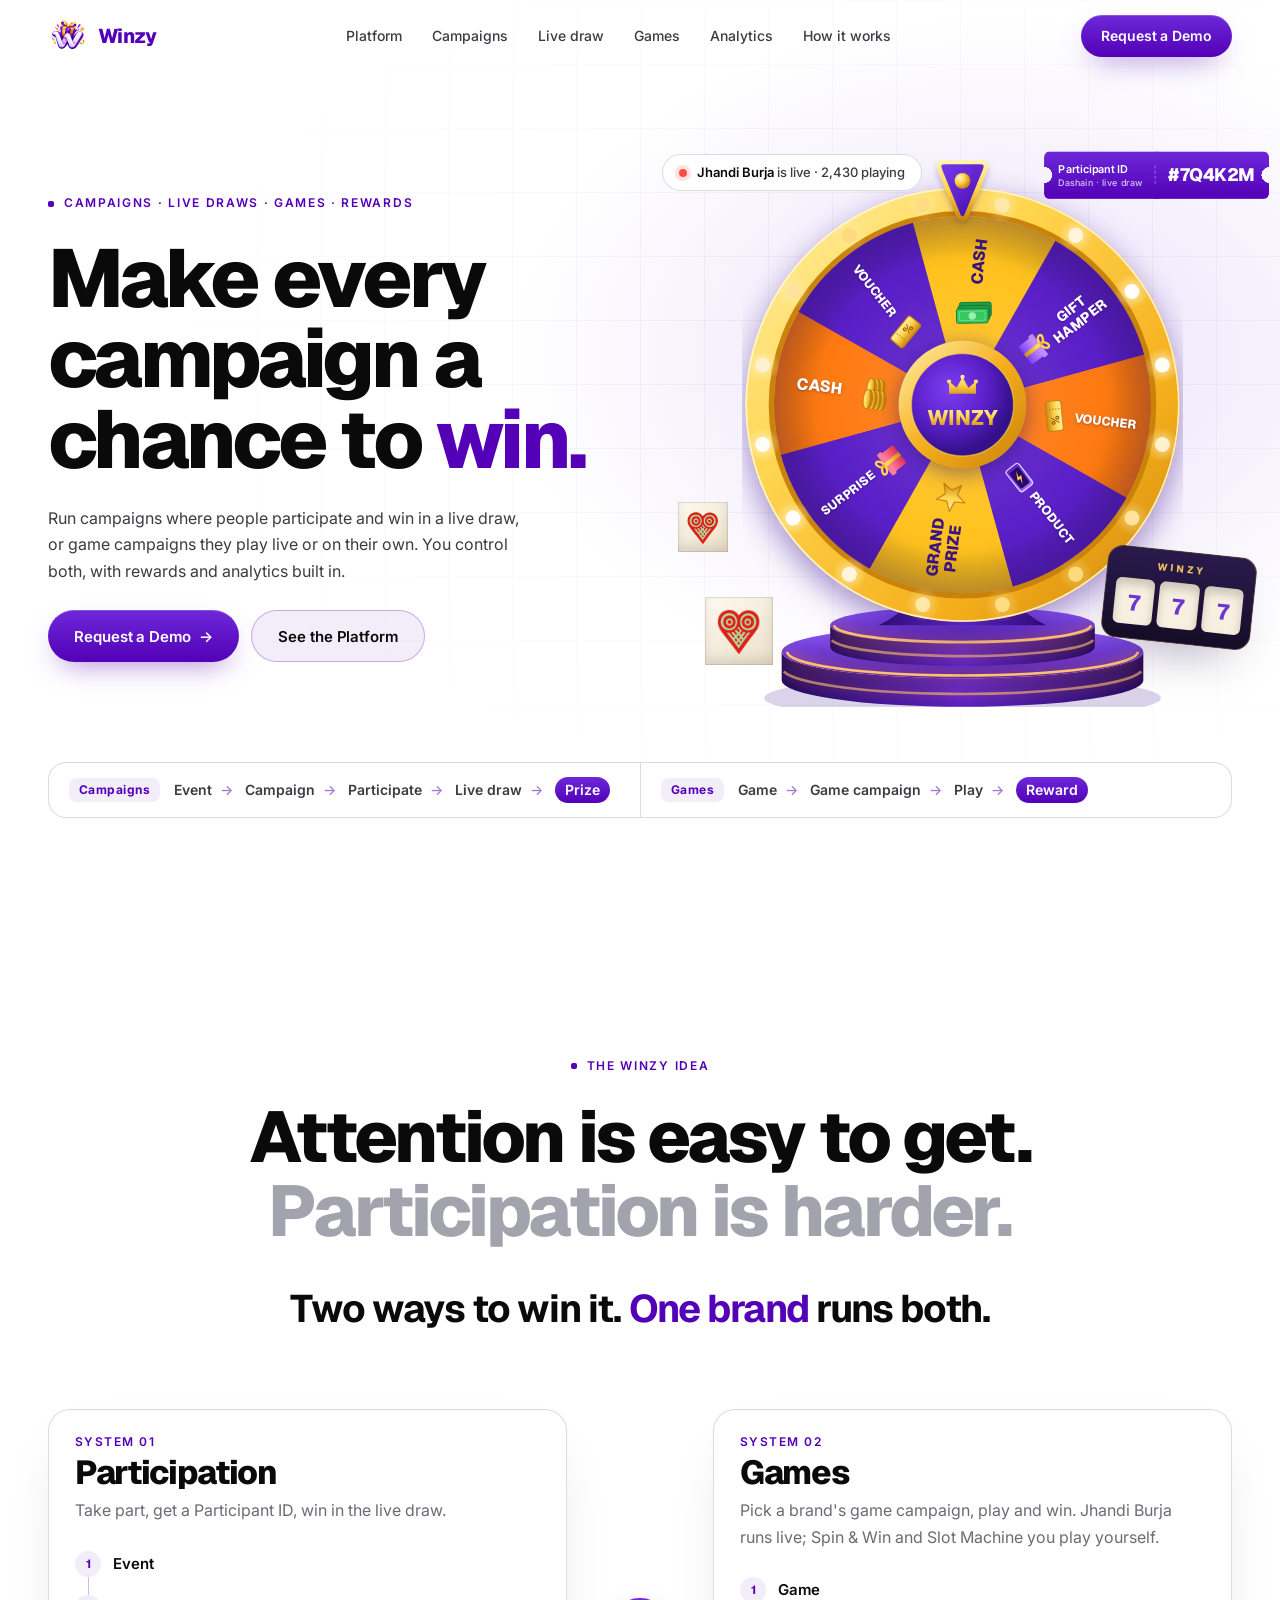
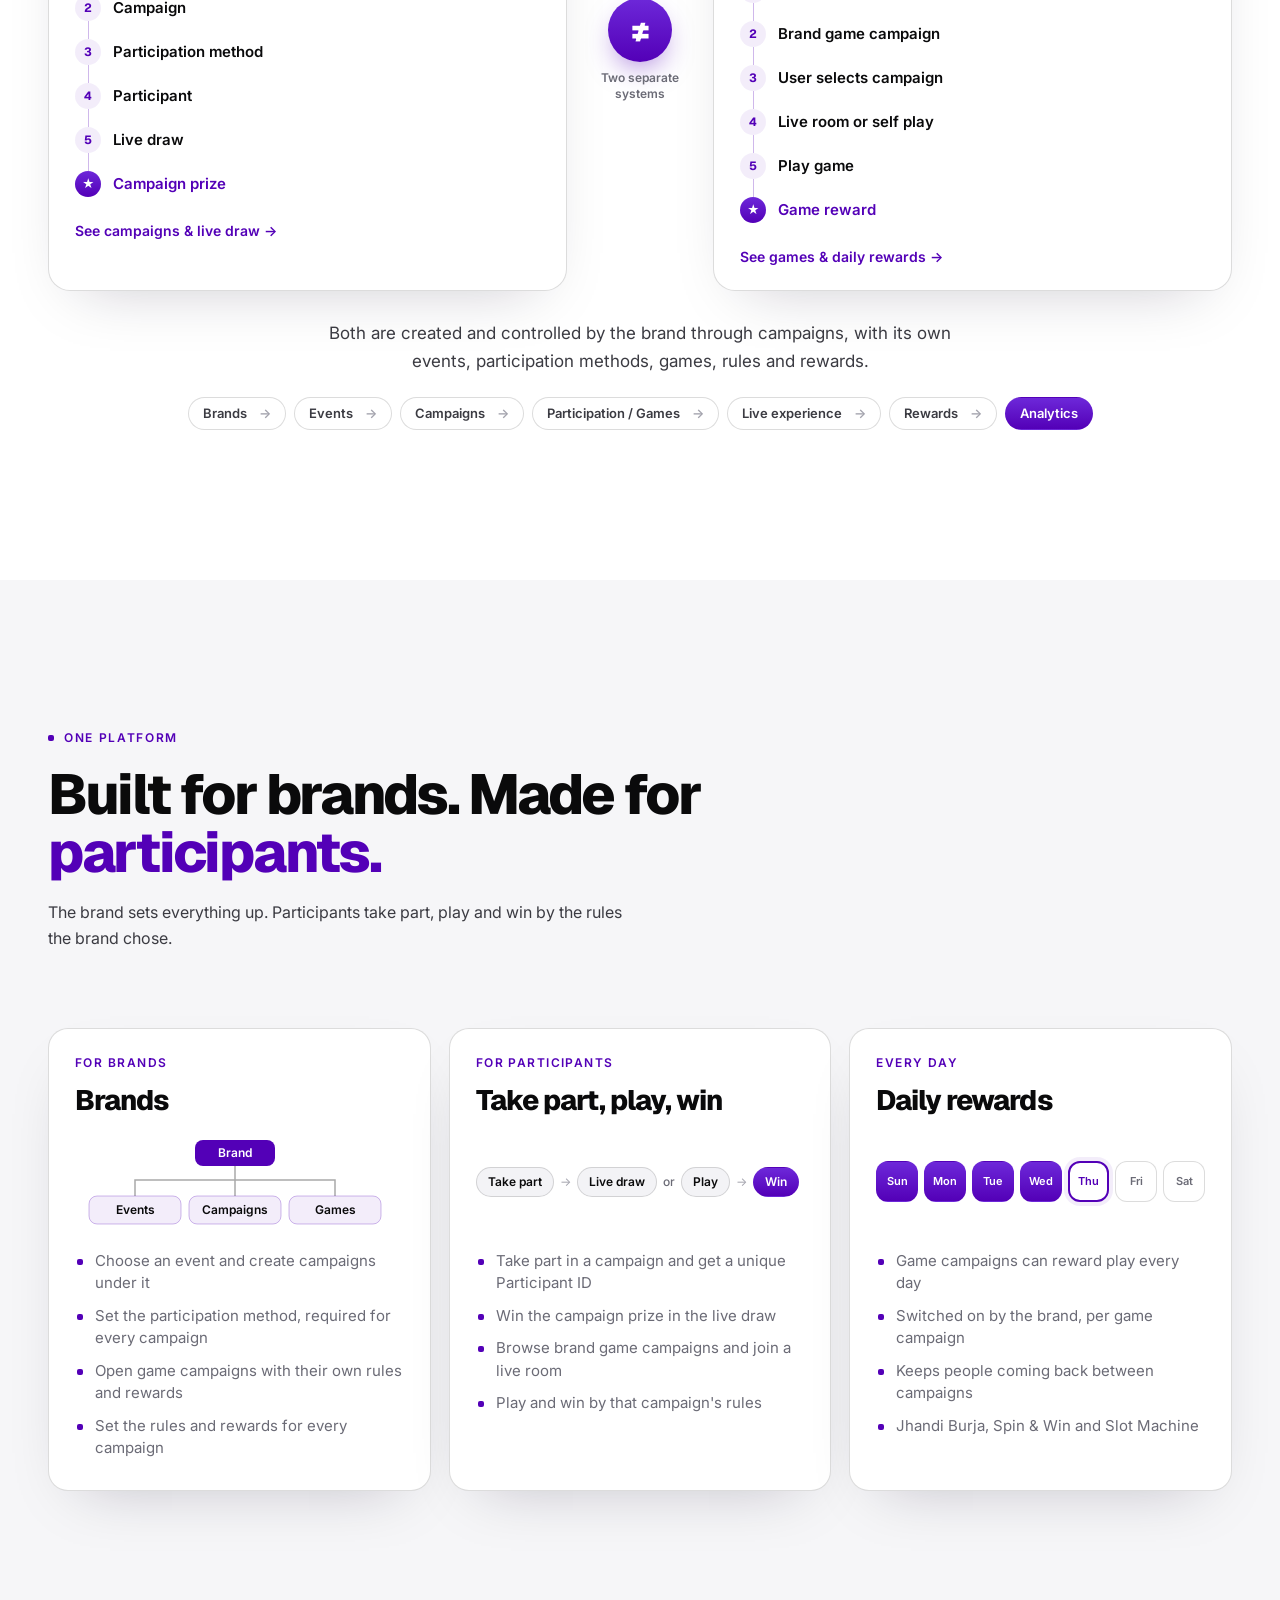
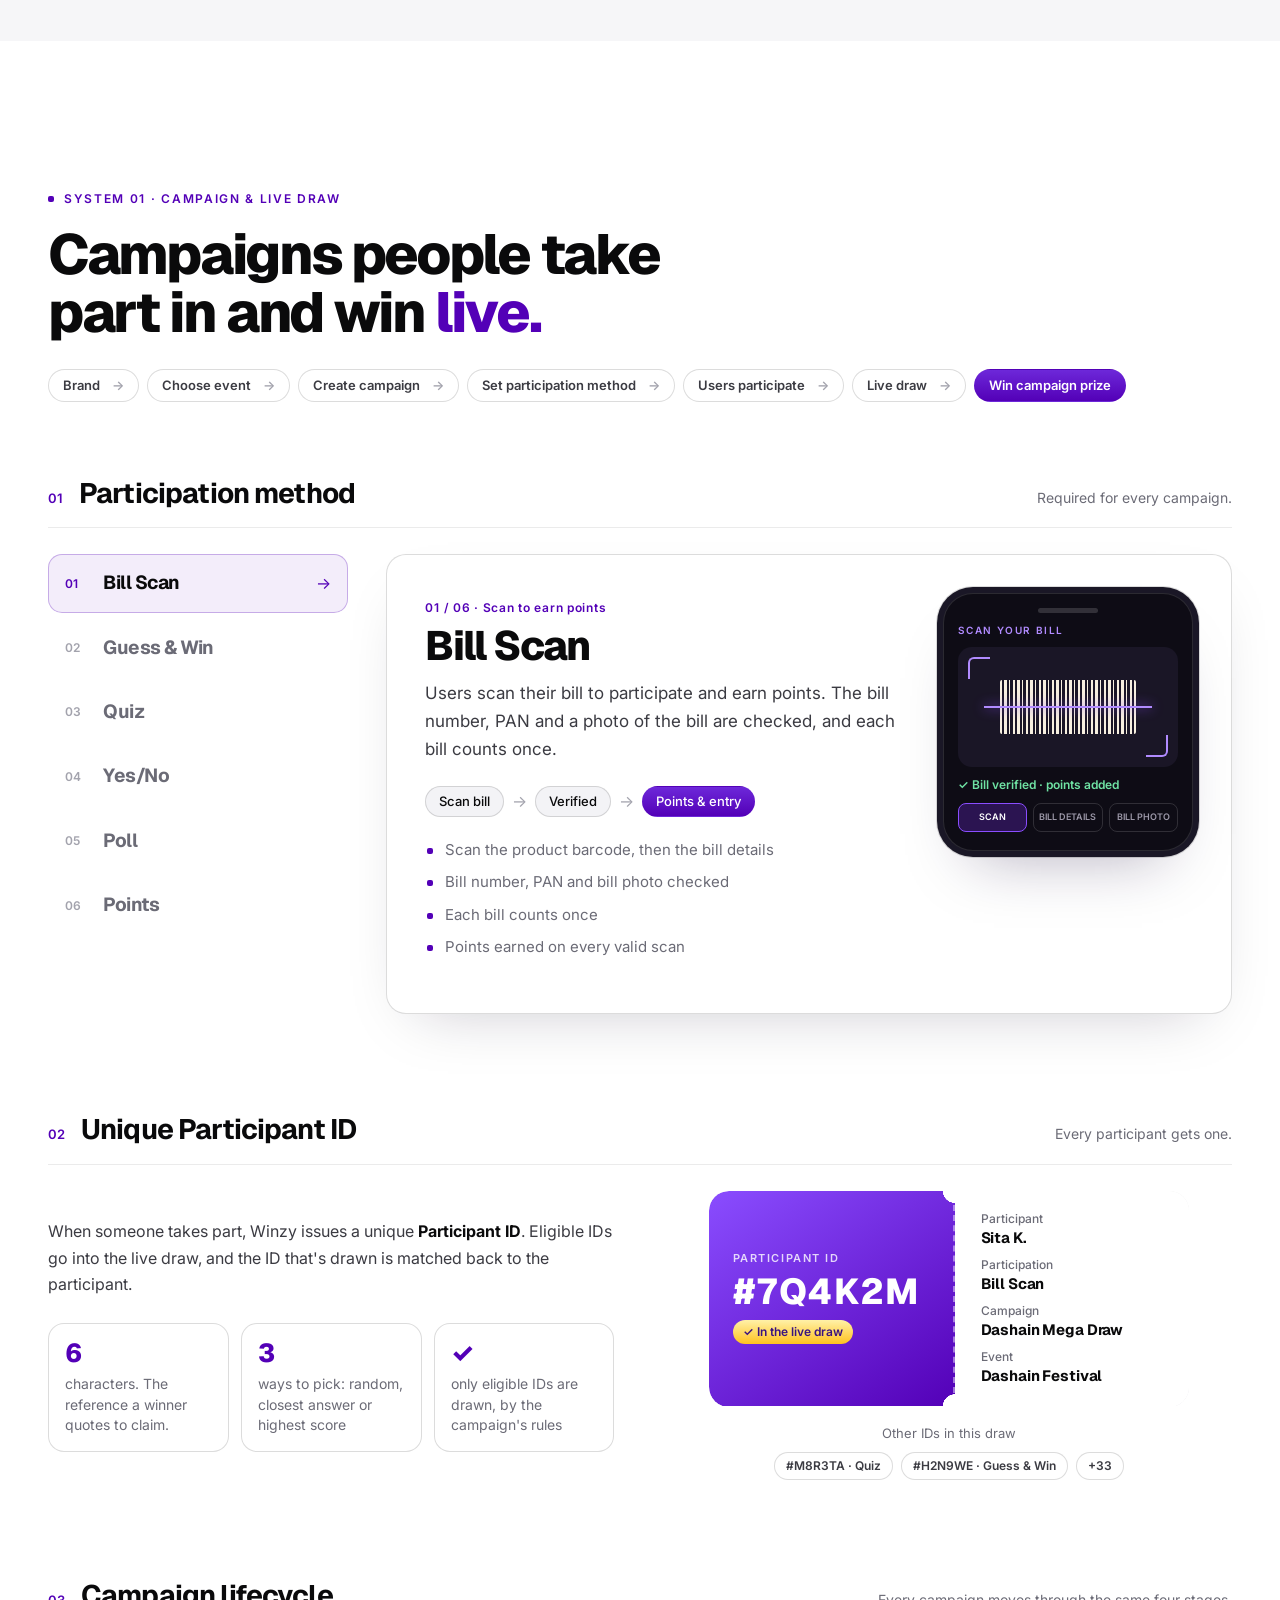
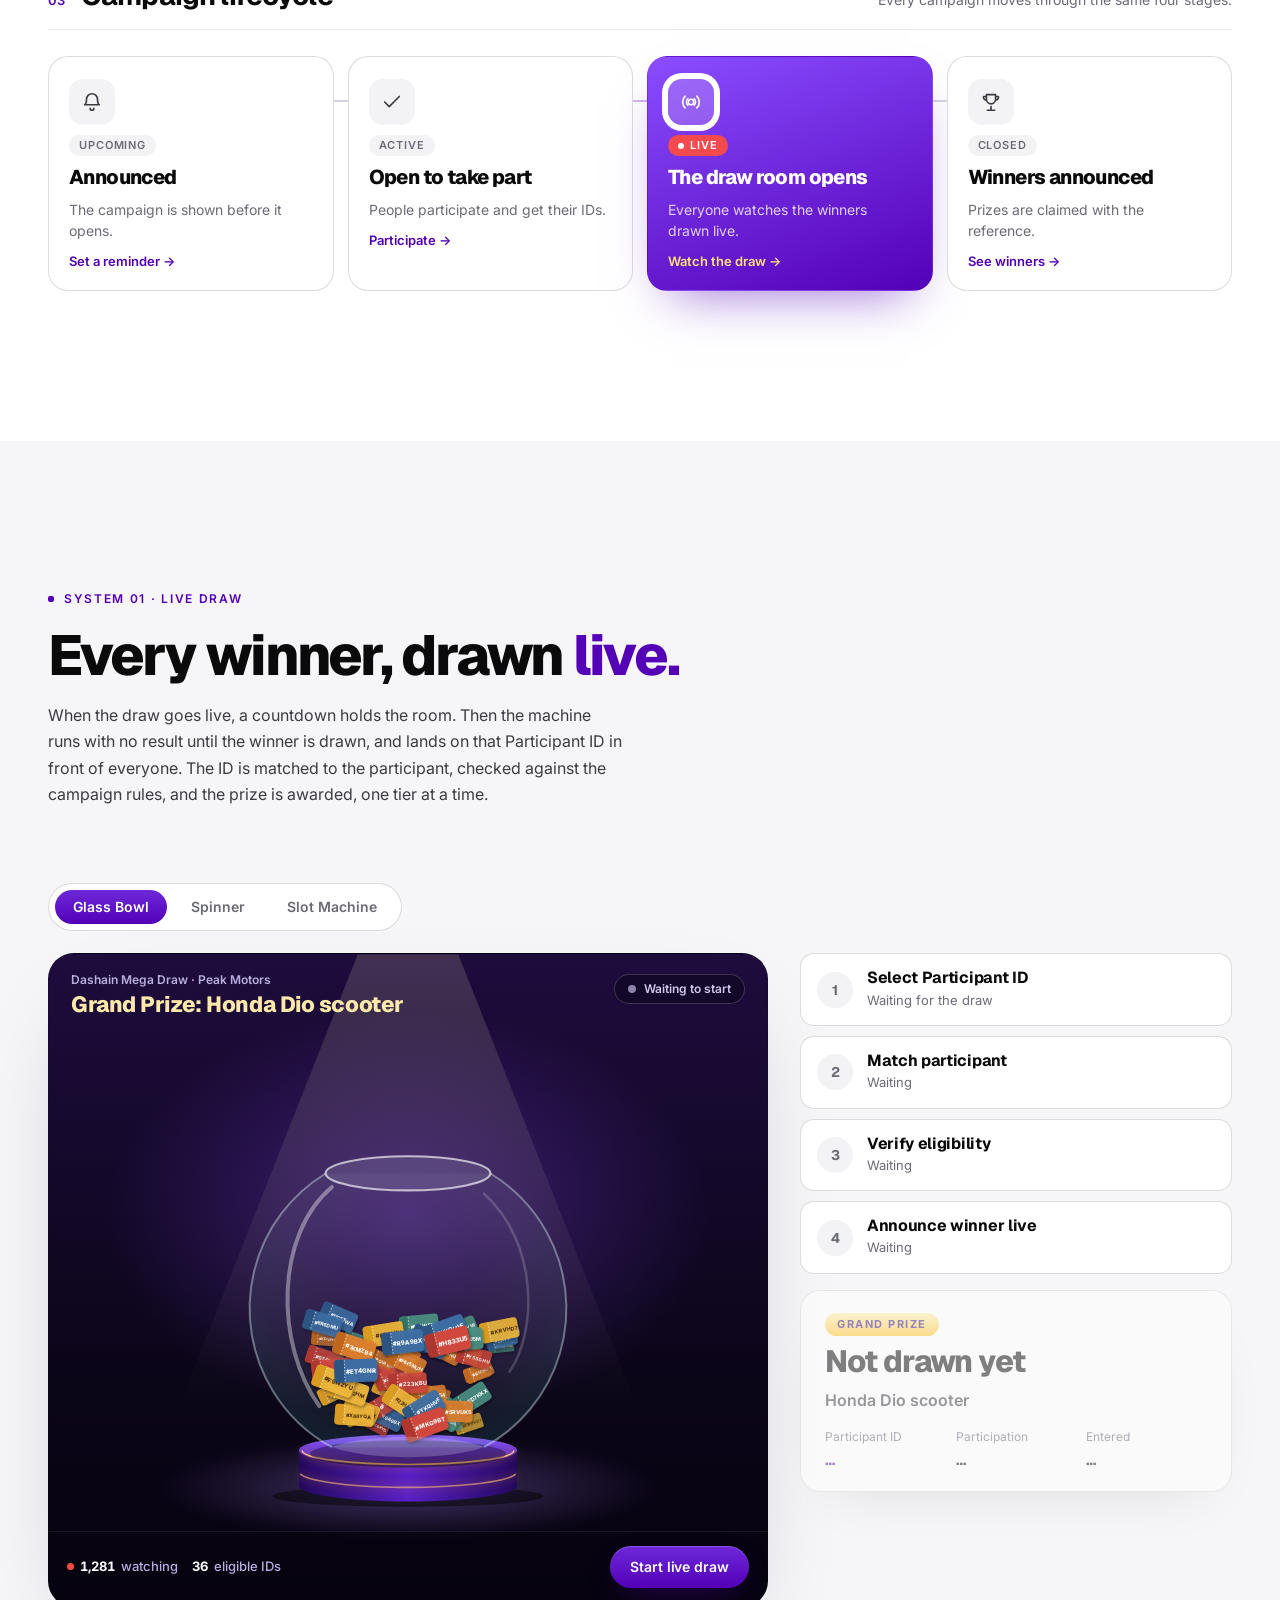
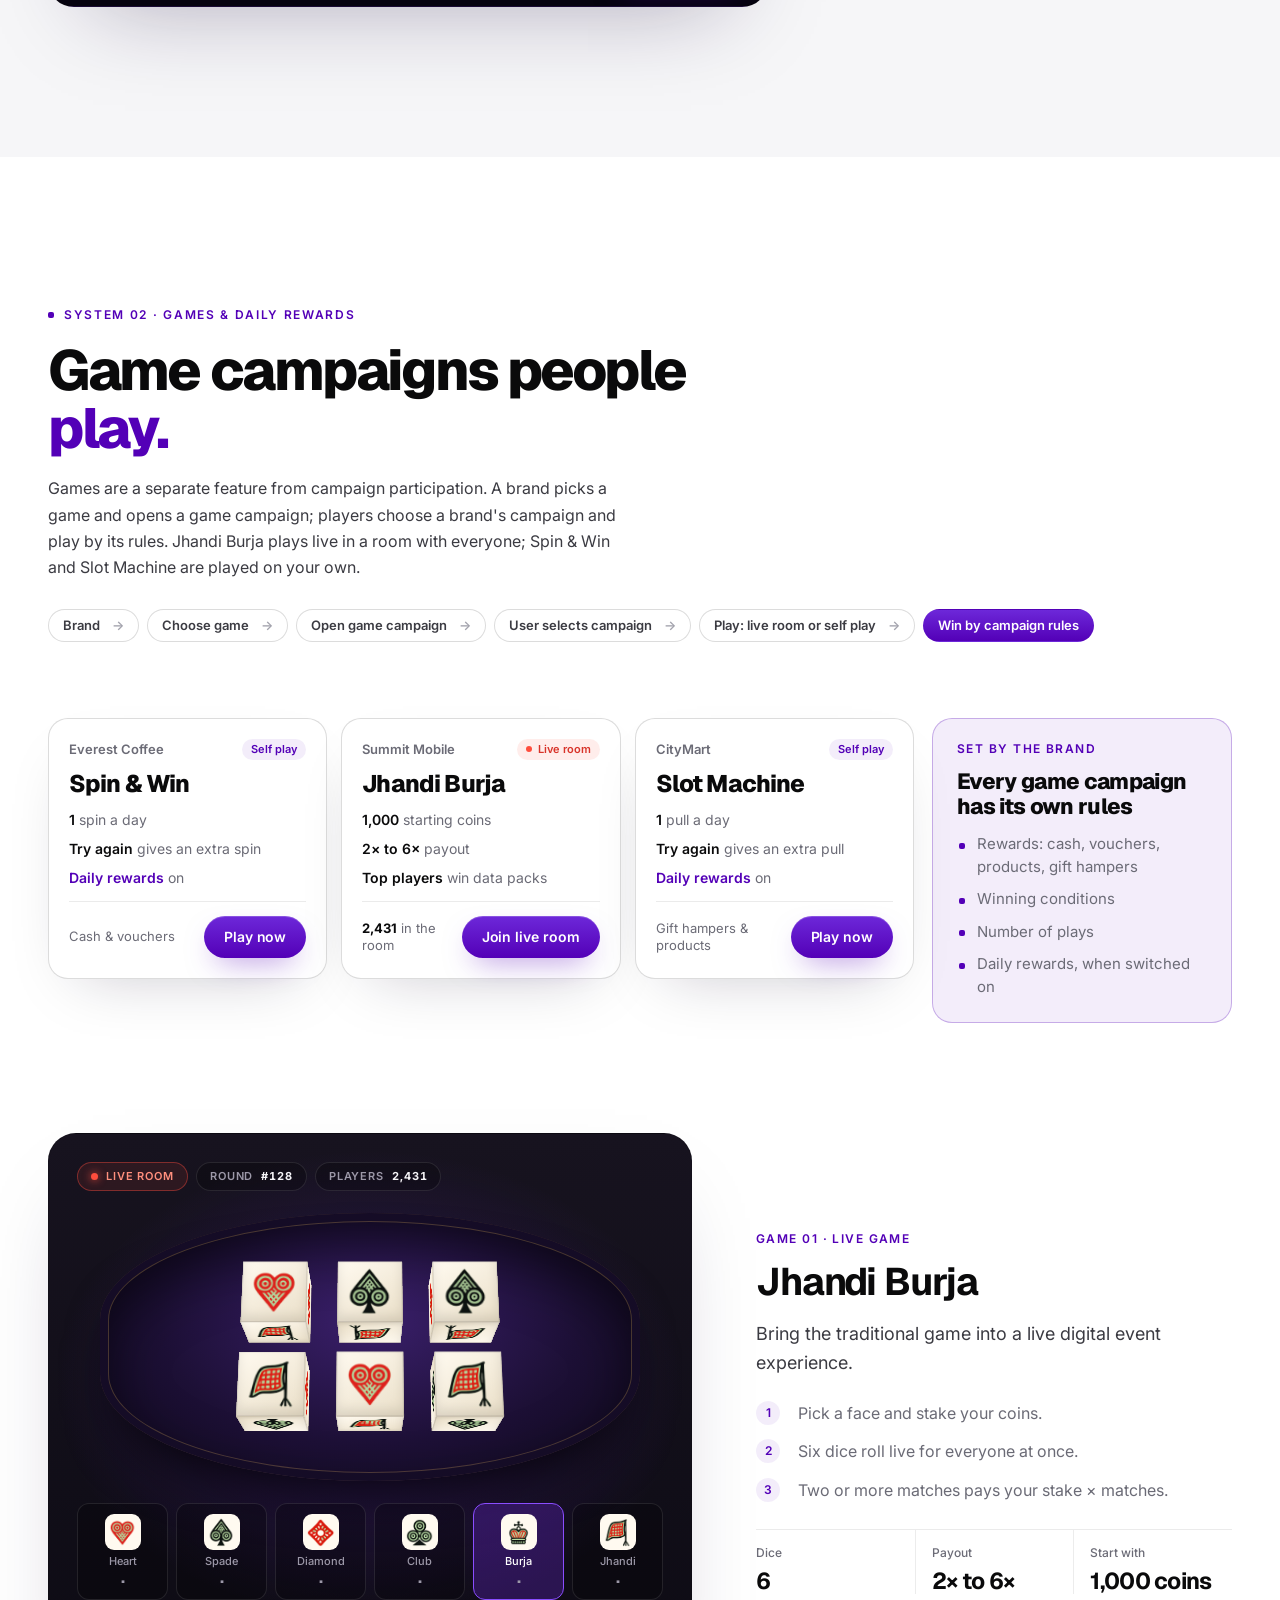
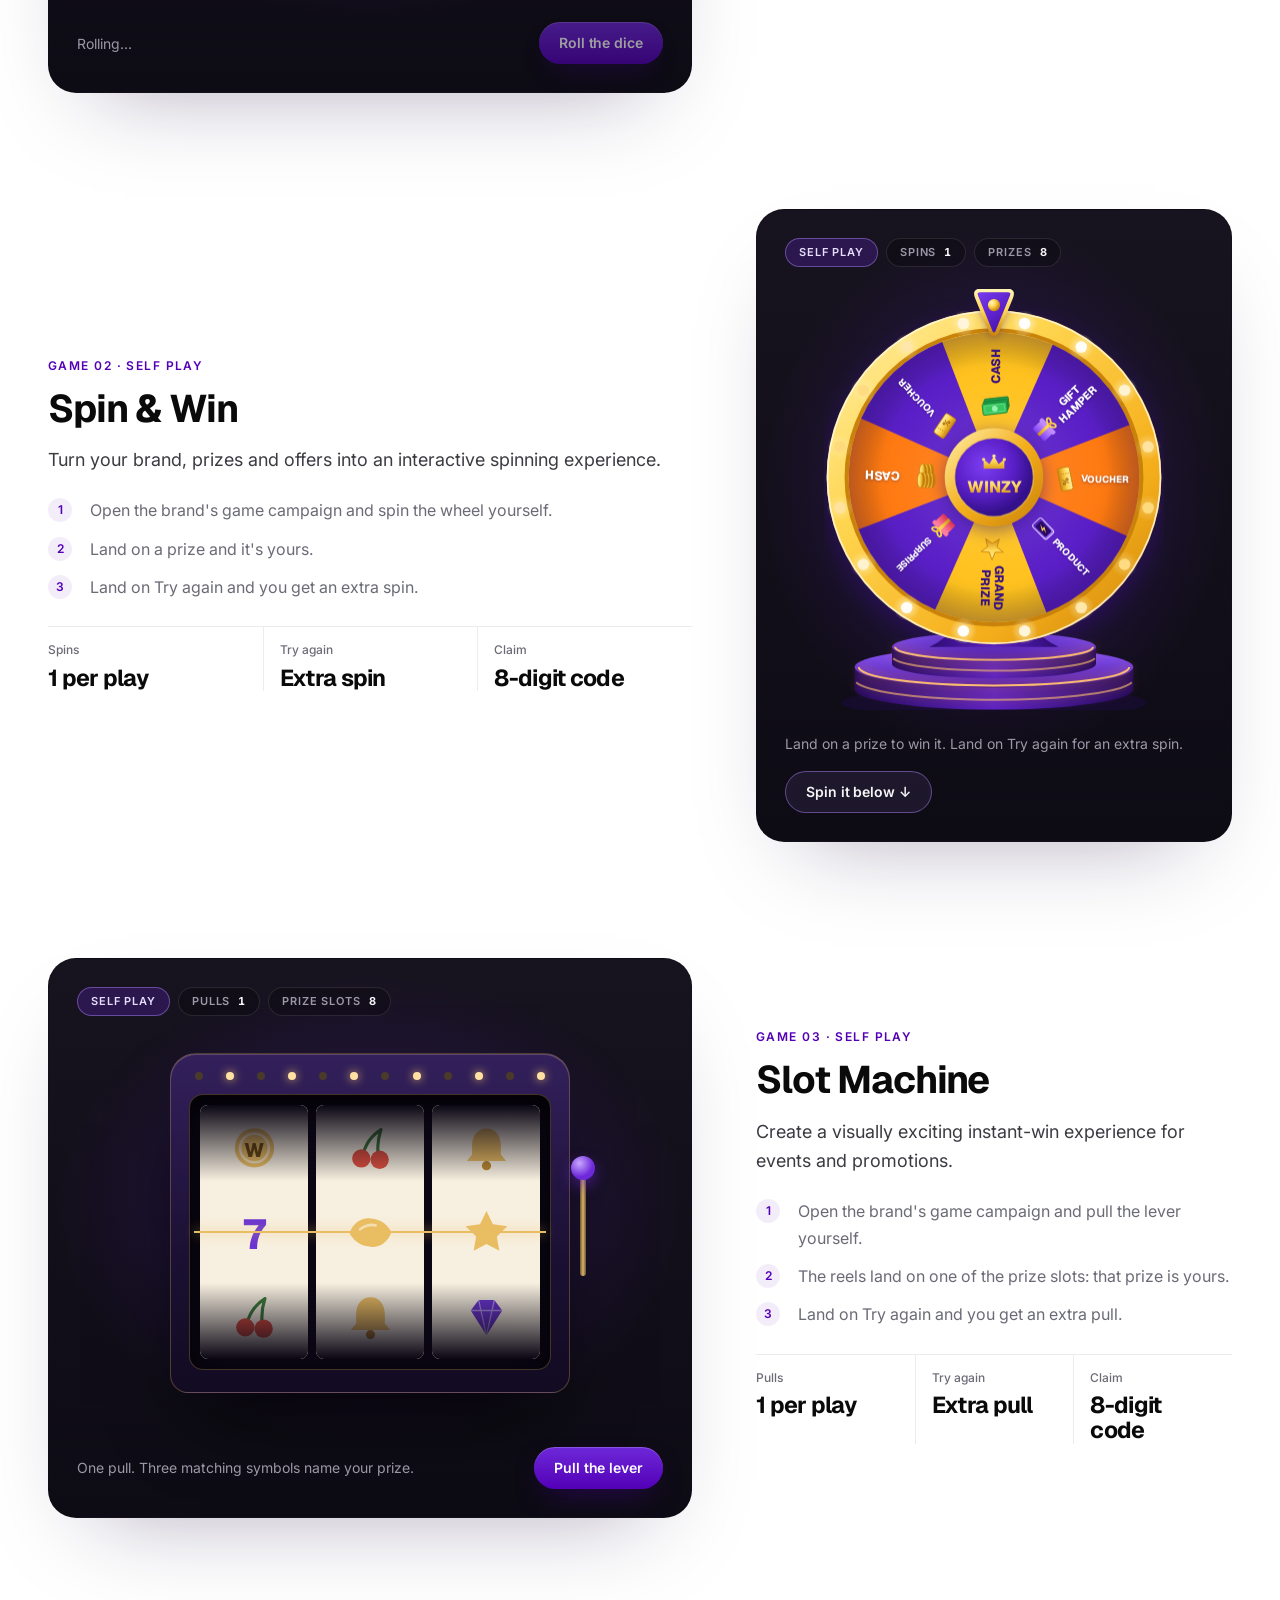
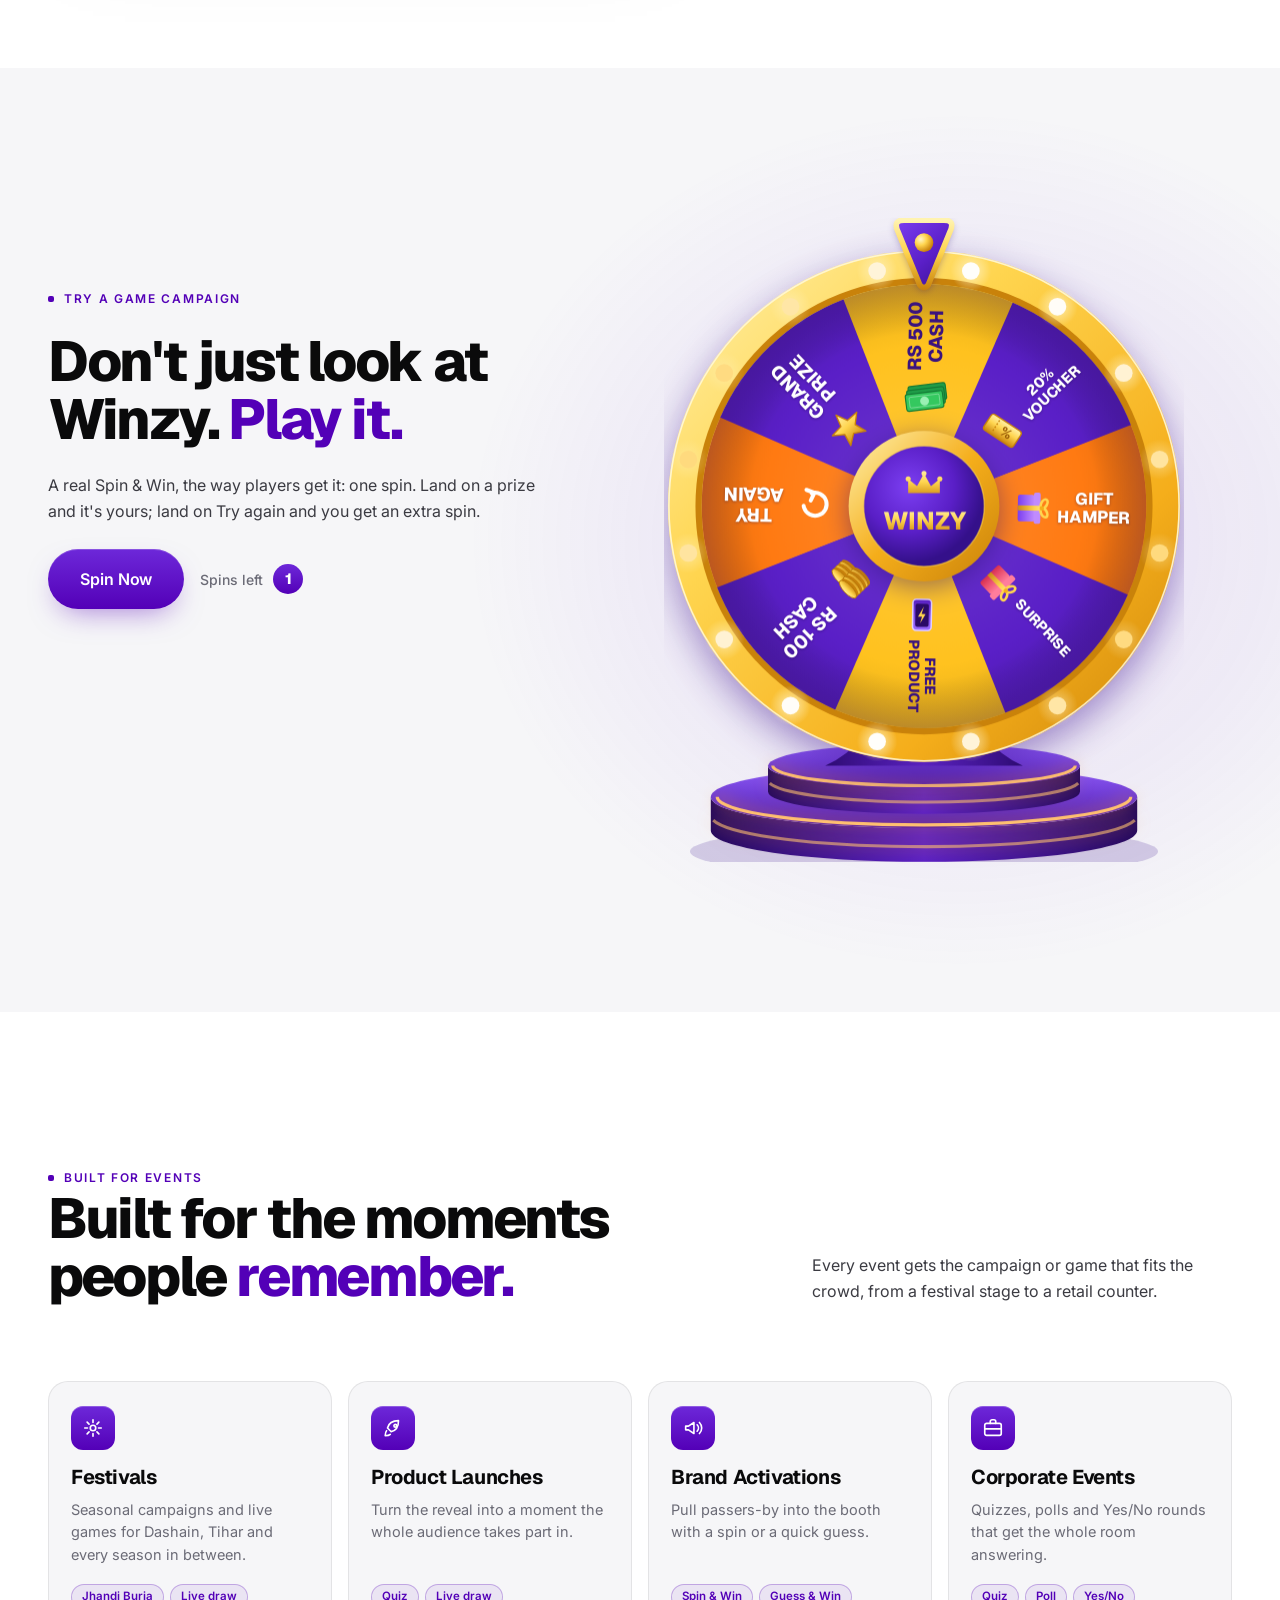
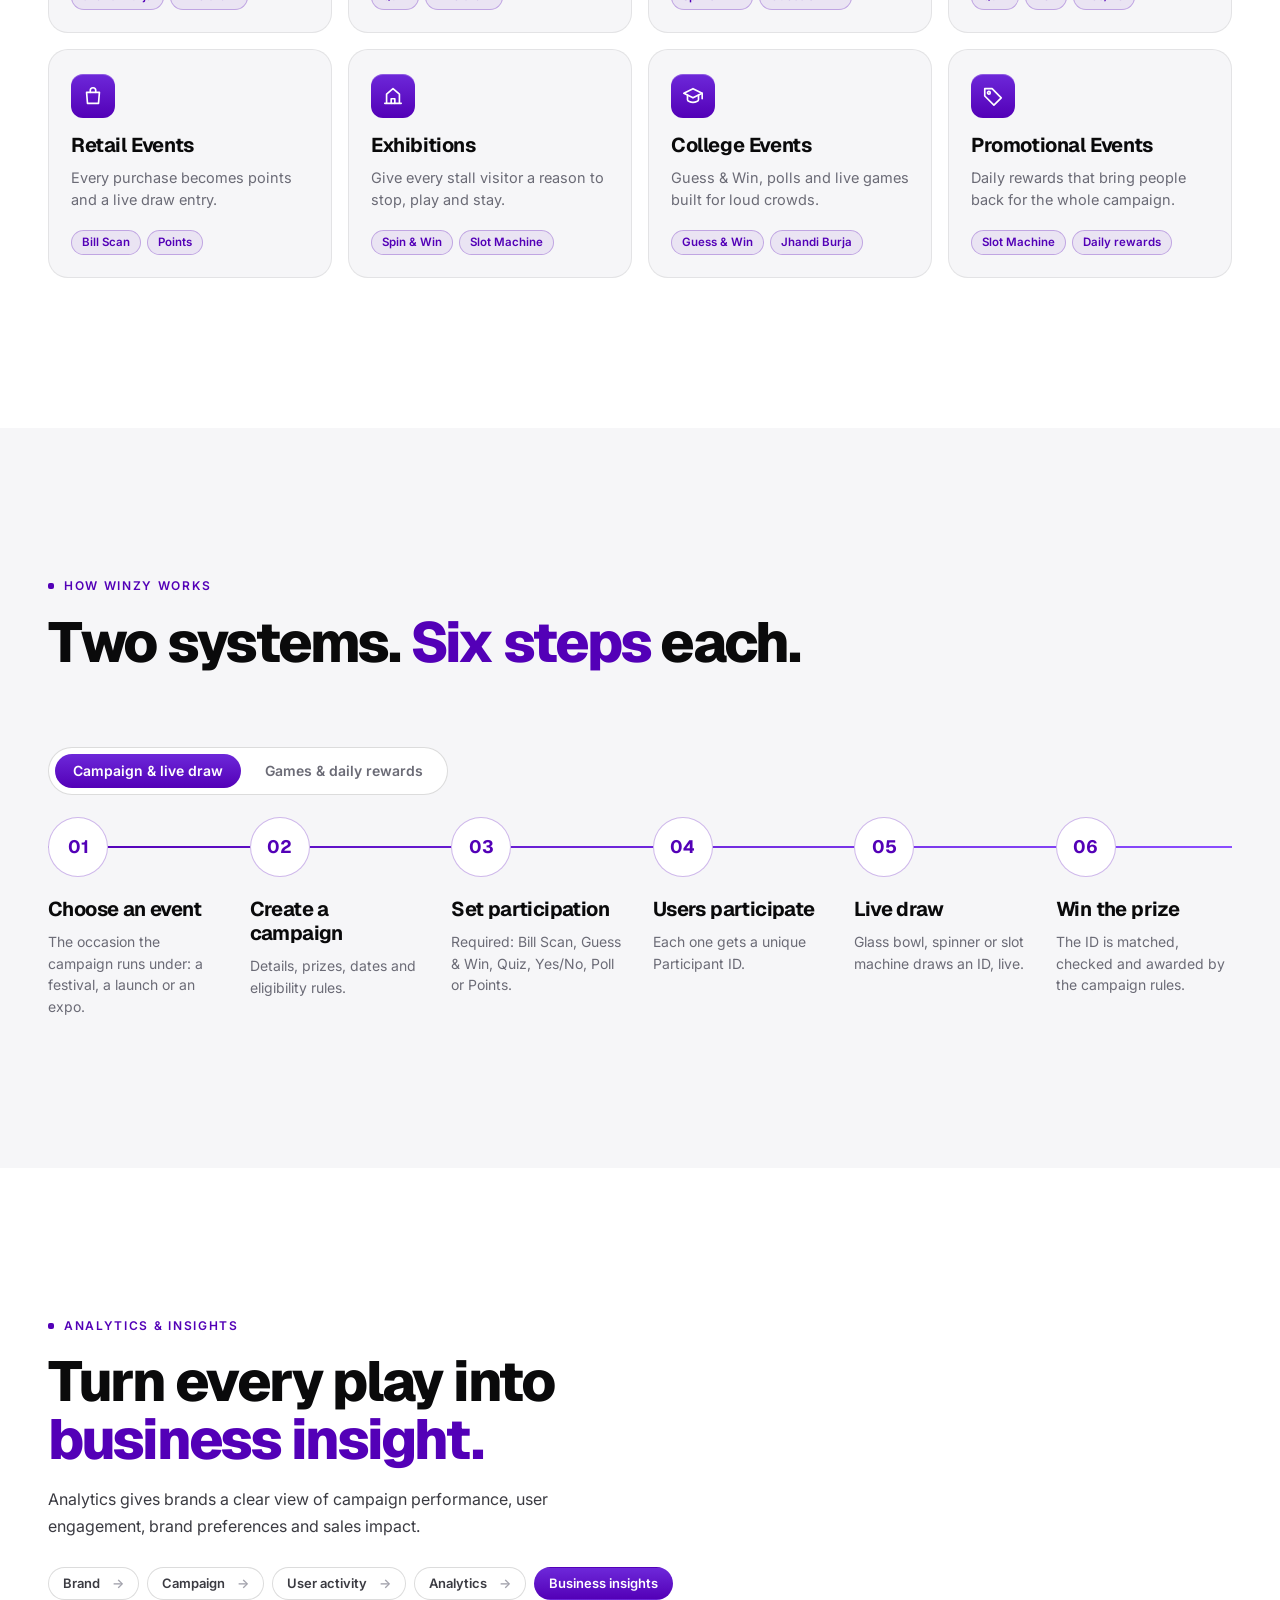
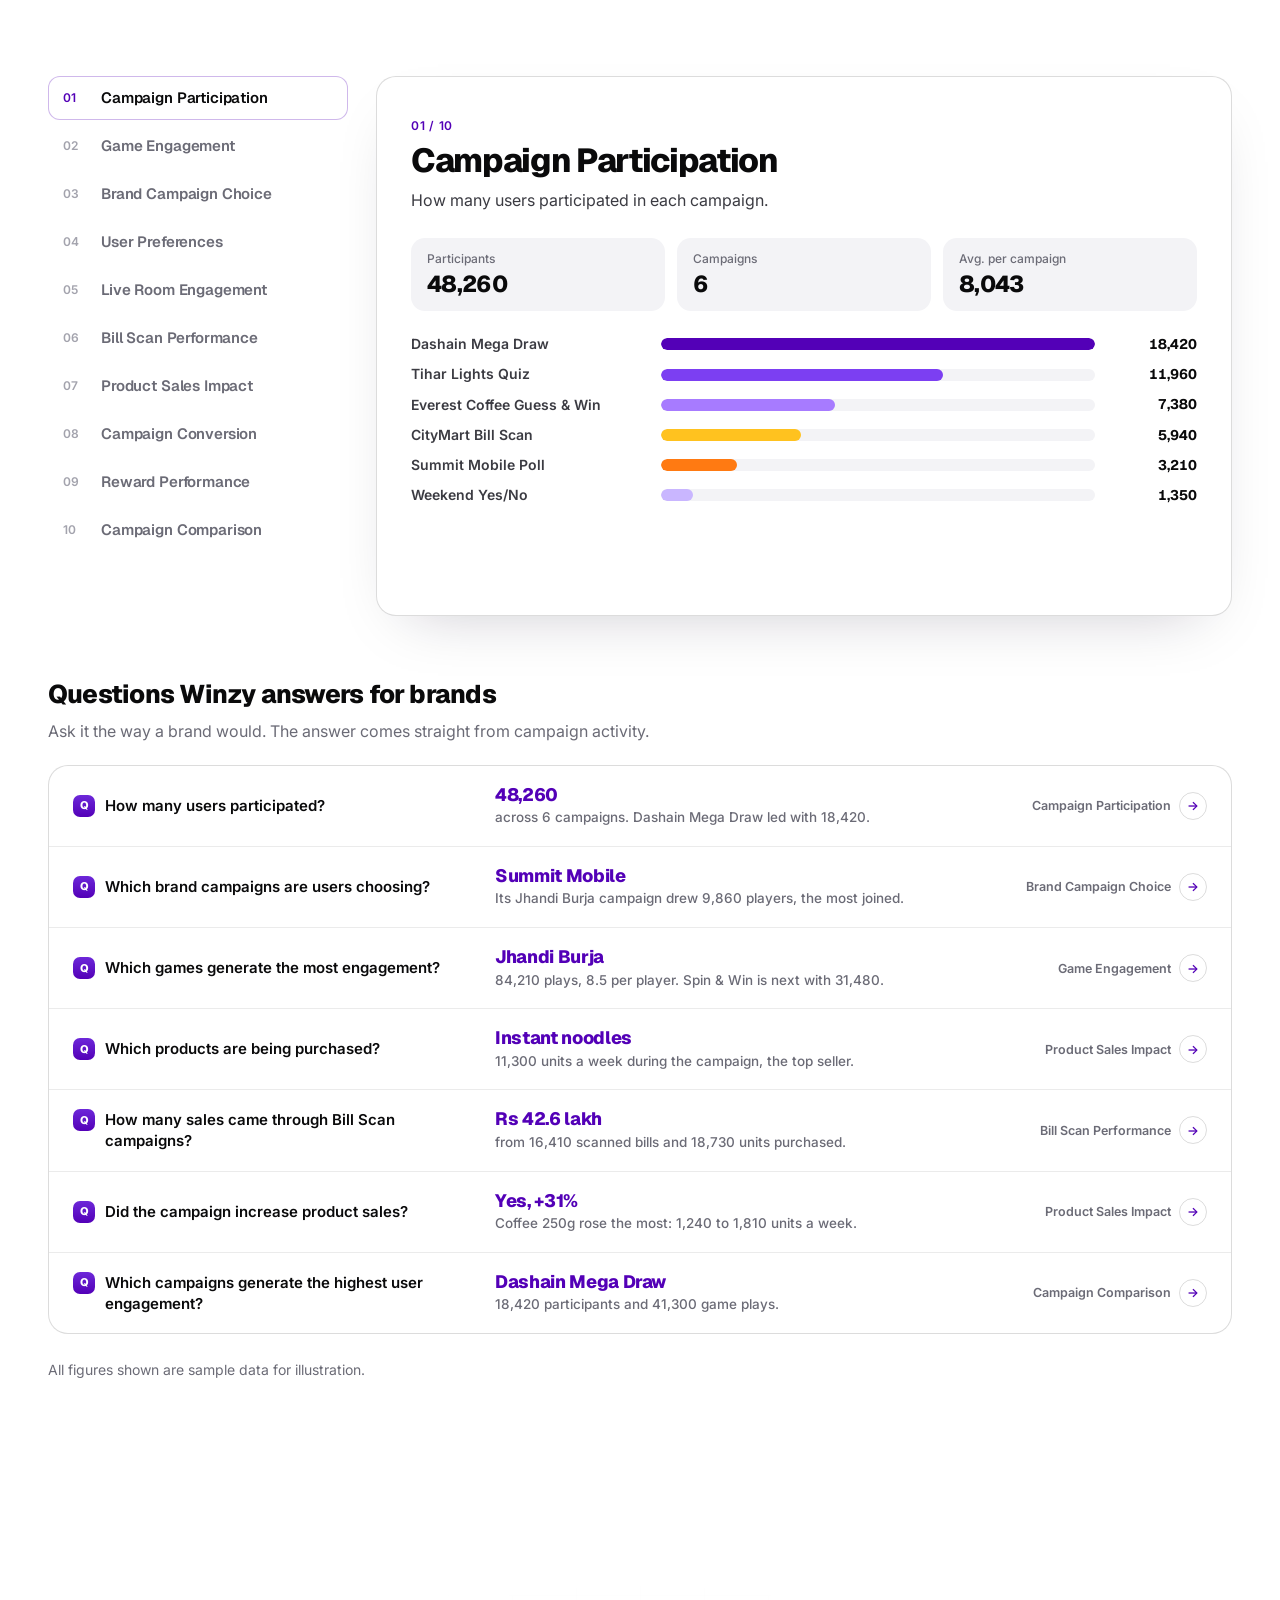
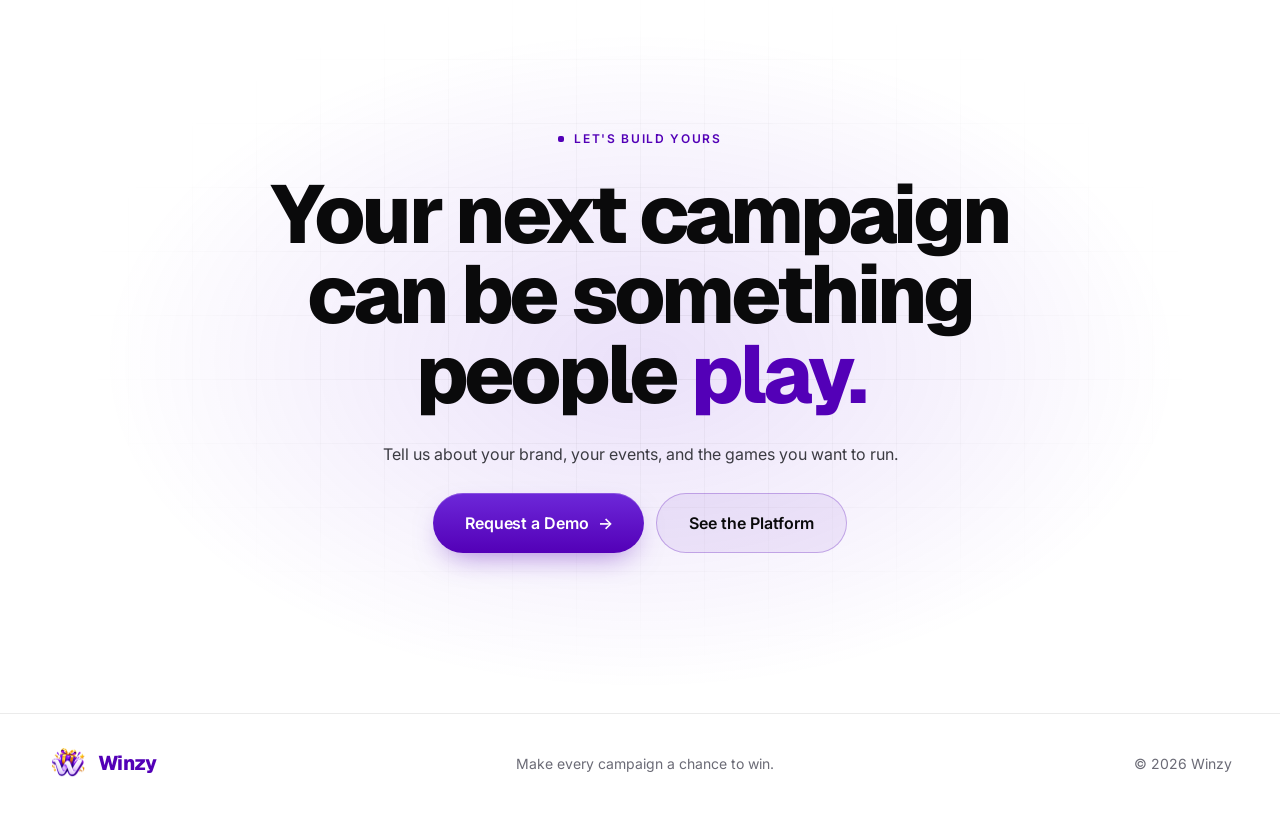
==== index.html @ 074f8c5b "feat: winzy landing page" ====
<!doctype html>
<html lang="en">
<head>
<meta charset="utf-8">
<meta name="viewport" content="width=device-width, initial-scale=1, viewport-fit=cover">
<title>Winzy | Make Every Campaign a Chance to Win</title>
<meta name="description" content="Winzy gives brands two ways to engage: campaigns where people take part and win in a live draw, and game campaigns they play live or on their own. The brand creates and controls both, with rewards and analytics built in.">
<meta name="theme-color" content="#ffffff">
<link rel="preconnect" href="https://fonts.googleapis.com">
<link rel="preconnect" href="https://fonts.gstatic.com" crossorigin>
<link href="https://fonts.googleapis.com/css2?family=Geist:wght@500;600;700;800&family=Inter:wght@400;500;600;700&display=swap" rel="stylesheet">
<script>document.documentElement.classList.add('js');</script>
<link rel="icon" type="image/png" href="assets/favicon.png">
<link rel="stylesheet" href="styles.css">
</head>
<body>

<!-- ============================ NAV ============================ -->
<header class="nav" id="nav">
  <a href="#top" class="brand" aria-label="Winzy home"><img class="brand-logo" src="assets/winzy-logo.png" alt="" width="40" height="35">Winzy</a>
  <nav class="nav-links" aria-label="Primary">
    <a href="#platform">Platform</a>
    <a href="#campaigns">Campaigns</a>
    <a href="#live">Live draw</a>
    <a href="#games">Games</a>
    <a href="#analytics">Analytics</a>
    <a href="#how">How it works</a>
  </nav>
  <div class="nav-end">
    <a href="#demo" class="btn btn-primary btn-sm">Request a Demo</a>
  </div>
</header>

<main>

<!-- ============================ HERO ============================ -->
<section class="hero" id="top">
  <div class="wrap hero-grid">
    <div class="hero-copy">
      <p class="kicker rv">Campaigns · Live draws · Games · Rewards</p>
      <h1 class="h1 rv" style="--d:120ms">Make every campaign a chance to <em>win.</em></h1>
      <p class="lede rv" style="--d:260ms">Run campaigns where people participate and win in a live draw, or game campaigns they play live or on their own. You control both, with rewards and analytics built in.</p>
      <div class="ctas rv" style="--d:380ms">
        <a href="#demo" class="btn btn-primary">Request a Demo <span class="arr">→</span></a>
        <a href="#platform" class="btn btn-line">See the Platform</a>
      </div>
    </div>

    <div class="hero-art rv" style="--d:200ms" id="heroArt" aria-hidden="true">
      <div class="ha-glow"></div>
      <div class="ha ha-wheel" data-d="0.5">
        <canvas class="wheel-cv" id="heroWheel"></canvas>
      </div>
      <div class="ha ha-live" data-d="1.1"><span class="dot"></span><span><b>Jhandi Burja</b> is live · <span id="heroPlayers">2,431</span> playing</span></div>
      <div class="ha ha-slot" data-d="1.4">
        <div class="mslot"><div class="mslot-top">WINZY</div><div class="mslot-win" id="heroSlot"></div></div>
      </div>
      <div class="ha ha-d1" data-d="1.8"><div class="die tumble" data-die style="--s:68px;--td:18s"></div></div>
      <div class="ha ha-d2" data-d="1.3"><div class="die tumble" data-die style="--s:50px;--td:14s"></div></div>
      <div class="ha ha-ticket" data-d="1.1"><div class="ticket"><span>Participant ID<small>Dashain · live draw</small></span><b>#7Q4K2M</b></div></div>
    </div>
  </div>

  <div class="wrap">
    <div class="hero-flows rv" style="--d:500ms">
      <div class="hf">
        <span class="hf-tag">Campaigns</span>
        <ol class="hf-steps" aria-label="Campaign flow"><li>Event</li><li>Campaign</li><li>Participate</li><li>Live draw</li><li class="end">Prize</li></ol>
      </div>
      <div class="hf">
        <span class="hf-tag">Games</span>
        <ol class="hf-steps" aria-label="Game flow"><li>Game</li><li>Game campaign</li><li>Play</li><li class="end">Reward</li></ol>
      </div>
    </div>
  </div>
</section>

<!-- ============================ IDEA / TWO SYSTEMS ============================ -->
<section class="sec idea" id="idea">
  <div class="wrap">
    <p class="kicker rv">The Winzy idea</p>
    <h2 class="h2 idea-h">
      <span class="rv">Attention is easy to get.</span>
      <span class="rv muted" style="--d:140ms">Participation is harder.</span>
    </h2>
    <p class="idea-turn rv" style="--d:260ms">Two ways to win it. <em>One brand</em> runs both.</p>

    <div class="systems">
      <article class="system rv">
        <header><span class="sys-no">System 01</span><h3>Participation</h3><p>Take part, get a Participant ID, win in the live draw.</p></header>
        <ol class="chain">
          <li>Event</li><li>Campaign</li><li>Participation method</li><li>Participant</li><li>Live draw</li><li class="end">Campaign prize</li>
        </ol>
        <a href="#campaigns" class="sys-link">See campaigns &amp; live draw →</a>
      </article>
      <div class="neq rv" style="--d:100ms" aria-label="Participation is not the same as Games"><span>≠</span><small>Two separate systems</small></div>
      <article class="system rv" style="--d:200ms">
        <header><span class="sys-no">System 02</span><h3>Games</h3><p>Pick a brand's game campaign, play and win. Jhandi Burja runs live; Spin &amp; Win and Slot Machine you play yourself.</p></header>
        <ol class="chain">
          <li>Game</li><li>Brand game campaign</li><li>User selects campaign</li><li>Live room or self play</li><li>Play game</li><li class="end">Game reward</li>
        </ol>
        <a href="#games" class="sys-link">See games &amp; daily rewards →</a>
      </article>
    </div>
    <p class="systems-note rv">Both are created and controlled by the brand through campaigns, with its own events, participation methods, games, rules and rewards.</p>
    <ol class="flow-strip overall rv" aria-label="The whole platform">
      <li>Brands</li><li>Events</li><li>Campaigns</li><li>Participation / Games</li><li>Live experience</li><li>Rewards</li><li class="end">Analytics</li>
    </ol>
  </div>
</section>

<!-- ============================ PLATFORM ============================ -->
<section class="sec alt platform" id="platform">
  <div class="wrap">
    <div class="sec-head">
      <p class="kicker rv">One platform</p>
      <h2 class="h2 rv" style="--d:100ms">Built for brands. Made for <em>participants.</em></h2>
      <p class="lede rv" style="--d:200ms">The brand sets everything up. Participants take part, play and win by the rules the brand chose.</p>
    </div>
    <div class="sides">
      <article class="side frame rv">
        <span class="side-no">For brands</span>
        <h3>Brands</h3>
        <svg class="side-art tree" viewBox="0 0 300 92" aria-hidden="true">
          <path d="M150 30v14M150 44H50v16M150 44h100v16M150 44v16" fill="none" stroke="currentColor" stroke-width="1.5" opacity=".35"/>
          <rect x="110" y="4" width="80" height="26" rx="8" class="fill-p"/><text x="150" y="21" text-anchor="middle" class="t-w">Brand</text>
          <rect x="4" y="60" width="92" height="28" rx="8" class="fill-s"/><text x="50" y="78" text-anchor="middle" class="t-i">Events</text>
          <rect x="104" y="60" width="92" height="28" rx="8" class="fill-s"/><text x="150" y="78" text-anchor="middle" class="t-i">Campaigns</text>
          <rect x="204" y="60" width="92" height="28" rx="8" class="fill-s"/><text x="250" y="78" text-anchor="middle" class="t-i">Games</text>
        </svg>
        <ul>
          <li>Choose an event and create campaigns under it</li>
          <li>Set the participation method, required for every campaign</li>
          <li>Open game campaigns with their own rules and rewards</li>
          <li>Set the rules and rewards for every campaign</li>
        </ul>
      </article>
      <article class="side frame rv" style="--d:100ms">
        <span class="side-no">For participants</span>
        <h3>Take part, play, win</h3>
        <div class="side-art flowline" aria-hidden="true"><span>Take part</span><i>→</i><span>Live draw</span><em>or</em><span>Play</span><i>→</i><span class="on">Win</span></div>
        <ul>
          <li>Take part in a campaign and get a unique Participant ID</li>
          <li>Win the campaign prize in the live draw</li>
          <li>Browse brand game campaigns and join a live room</li>
          <li>Play and win by that campaign's rules</li>
        </ul>
      </article>
      <article class="side frame rv" style="--d:200ms">
        <span class="side-no">Every day</span>
        <h3>Daily rewards</h3>
        <div class="side-art streak" aria-hidden="true">
          <span class="done">Sun</span><span class="done">Mon</span><span class="done">Tue</span><span class="done">Wed</span><span class="today">Thu</span><span>Fri</span><span>Sat</span>
        </div>
        <ul>
          <li>Game campaigns can reward play every day</li>
          <li>Switched on by the brand, per game campaign</li>
          <li>Keeps people coming back between campaigns</li>
          <li>Jhandi Burja, Spin &amp; Win and Slot Machine</li>
        </ul>
      </article>
    </div>
  </div>
</section>

<!-- ============================ SYSTEM 01 · CAMPAIGNS ============================ -->
<!-- Mirrors the backend: ParticipationMethod, WinnerSelectionStrategy, CampaignStatus. -->
<section class="sec campaigns" id="campaigns">
  <div class="wrap">
    <div class="sec-head wide">
      <p class="kicker rv">System 01 · Campaign &amp; live draw</p>
      <h2 class="h2 rv" style="--d:100ms">Campaigns people take part in and win <em>live.</em></h2>
      <ol class="flow-strip rv" style="--d:200ms" aria-label="Campaign flow">
        <li>Brand</li><li>Choose event</li><li>Create campaign</li><li>Set participation method</li><li>Users participate</li><li>Live draw</li><li class="end">Win campaign prize</li>
      </ol>
    </div>

    <div class="block">
      <header class="block-head rv"><span>01</span><h3>Participation method</h3><p>Required for every campaign.</p></header>
      <div class="entry">
        <div class="entry-tabs rv" id="entryTabs" role="tablist" aria-label="Participation methods"></div>
        <div class="entry-panel frame rv" id="entryPanel" role="tabpanel" aria-live="polite"></div>
      </div>
    </div>

    <div class="block">
      <header class="block-head rv"><span>02</span><h3>Unique Participant ID</h3><p>Every participant gets one.</p></header>
      <div class="pid">
        <div class="pid-copy rv">
          <p class="lede">When someone takes part, Winzy issues a unique <b>Participant ID</b>. Eligible IDs go into the live draw, and the ID that's drawn is matched back to the participant.</p>
          <div class="pid-facts">
            <div class="pid-fact"><b>6</b><span>characters. The reference a winner quotes to claim.</span></div>
            <div class="pid-fact"><b>3</b><span>ways to pick: random, closest answer or highest score</span></div>
            <div class="pid-fact"><b>✓</b><span>only eligible IDs are drawn, by the campaign's rules</span></div>
          </div>
        </div>
        <div class="pid-visual rv" style="--d:120ms" aria-hidden="true">
          <div class="idt">
            <div class="idt-stub">
              <small>Participant ID</small>
              <b>#7Q4K2M</b>
              <span class="idt-ok">✓ In the live draw</span>
            </div>
            <dl class="idt-body">
              <div><dt>Participant</dt><dd>Sita K.</dd></div>
              <div><dt>Participation</dt><dd>Bill Scan</dd></div>
              <div><dt>Campaign</dt><dd>Dashain Mega Draw</dd></div>
              <div><dt>Event</dt><dd>Dashain Festival</dd></div>
            </dl>
          </div>
          <div class="idt-more"><span>Other IDs in this draw</span><i>#M8R3TA · Quiz</i><i>#H2N9WE · Guess &amp; Win</i><i>+33</i></div>
        </div>
      </div>
    </div>

    <div class="block">
      <header class="block-head rv"><span>03</span><h3>Campaign lifecycle</h3><p>Every campaign moves through the same four stages.</p></header>
      <ol class="life rv">
        <li>
          <span class="life-ic"><svg viewBox="0 0 24 24"><path d="M6 9a6 6 0 1 1 12 0c0 5 2 6 2 6H4s2-1 2-6M10 19a2 2 0 0 0 4 0"/></svg></span>
          <span class="life-tag">Upcoming</span>
          <b>Announced</b>
          <span class="life-txt">The campaign is shown before it opens.</span>
          <span class="life-act">Set a reminder</span>
        </li>
        <li>
          <span class="life-ic"><svg viewBox="0 0 24 24"><path d="M4 12l5 5L20 6"/></svg></span>
          <span class="life-tag">Active</span>
          <b>Open to take part</b>
          <span class="life-txt">People participate and get their IDs.</span>
          <span class="life-act">Participate</span>
        </li>
        <li class="hot">
          <span class="life-ic"><svg viewBox="0 0 24 24"><circle cx="12" cy="12" r="3"/><path d="M5.6 5.6a9 9 0 0 0 0 12.8M18.4 5.6a9 9 0 0 1 0 12.8M8.5 8.5a5 5 0 0 0 0 7M15.5 8.5a5 5 0 0 1 0 7"/></svg></span>
          <span class="life-tag"><i></i>Live</span>
          <b>The draw room opens</b>
          <span class="life-txt">Everyone watches the winners drawn live.</span>
          <span class="life-act">Watch the draw</span>
        </li>
        <li>
          <span class="life-ic"><svg viewBox="0 0 24 24"><path d="M8 21h8M12 17v4M7 4h10v5a5 5 0 0 1-10 0zM7 6H4a3 3 0 0 0 3 4M17 6h3a3 3 0 0 1-3 4"/></svg></span>
          <span class="life-tag">Closed</span>
          <b>Winners announced</b>
          <span class="life-txt">Prizes are claimed with the reference.</span>
          <span class="life-act">See winners</span>
        </li>
      </ol>
    </div>
  </div>
</section>

<!-- ============================ SYSTEM 01 · LIVE DRAW ============================ -->
<!-- Drawn like the app's draw rooms (features/live_draw): countdown → running → revealing → revealed, tier by tier. -->
<section class="sec alt live" id="live">
  <div class="wrap">
    <div class="sec-head">
      <p class="kicker rv">System 01 · Live draw</p>
      <h2 class="h2 rv" style="--d:100ms">Every winner, drawn <em>live.</em></h2>
      <p class="lede rv" style="--d:200ms">When the draw goes live, a countdown holds the room. Then the machine runs with no result until the winner is drawn, and lands on that Participant ID in front of everyone. The ID is matched to the participant, checked against the campaign rules, and the prize is awarded, one tier at a time.</p>
    </div>
    <div class="draw-tabs rv" id="drawTabs" role="tablist" aria-label="Live draw method">
      <button type="button" role="tab" aria-selected="true" data-m="bowl">Glass Bowl</button>
      <button type="button" role="tab" aria-selected="false" data-m="spinner">Spinner</button>
      <button type="button" role="tab" aria-selected="false" data-m="slot">Slot Machine</button>
    </div>
    <div class="live-grid">
      <div class="room rv" id="room">
        <div class="room-top">
          <div class="room-title"><small>Dashain Mega Draw · Peak Motors</small><strong id="roomTier">Grand Prize: Honda Dio scooter</strong></div>
          <span class="room-status" id="roomStatus" data-phase="idle">Waiting to start</span>
        </div>
        <div class="room-stage" id="roomStage">
          <div class="room-m" data-m="bowl"><canvas id="bowlCv" class="bowl-cv" role="img" aria-label="Glass bowl of Participant ID tickets"></canvas></div>
          <div class="room-m" data-m="spinner" hidden><div class="room-wheel"><canvas class="wheel-cv" id="idWheel" role="img" aria-label="Spinner with entrants split into Groups 1 to 10"></canvas></div></div>
          <div class="room-m" data-m="slot" hidden>
            <div class="arcade" id="arcade">
              <div class="ar-dome"><div class="ar-marquee"><div class="ar-bulbs" id="arBulbs"></div><b>LUCKY DRAW</b></div></div>
              <div class="ar-body">
                <span class="rivet r1"></span><span class="rivet r2"></span><span class="rivet r3"></span><span class="rivet r4"></span>
                <div class="ar-window"><div class="ar-reels" id="arReels"></div><i class="ar-pay"></i></div>
                <div class="ar-deck"><span class="lamp"></span><span class="knob"></span><span class="knob"></span><span class="lamp"></span></div>
              </div>
              <div class="ar-plinth"><div class="ar-tray"></div></div>
              <div class="ar-lever" aria-hidden="true"><i></i></div>
            </div>
          </div>
          <div class="countdown" id="countdown" hidden>
            <svg viewBox="0 0 120 120" aria-hidden="true"><circle cx="60" cy="60" r="52" class="cd-track"/><circle cx="60" cy="60" r="52" class="cd-ring" id="cdRing"/></svg>
            <b id="cdNum">5</b><span>Get ready…</span>
          </div>
        </div>
        <div class="room-foot">
          <span class="room-aud"><i></i><b id="roomAud">1,284</b> watching</span>
          <span class="room-pool"><b id="poolCount">36</b> eligible IDs</span>
          <button class="btn btn-primary btn-sm" id="drawBtn">Start live draw</button>
        </div>
      </div>
      <div class="live-side">
        <ol class="verify" id="verify">
          <li><b>Select Participant ID</b><span>Waiting for the draw</span></li>
          <li><b>Match participant</b><span>Waiting</span></li>
          <li><b>Verify eligibility</b><span>Waiting</span></li>
          <li><b>Announce winner live</b><span>Waiting</span></li>
        </ol>
        <div class="winner frame" id="winnerCard" aria-live="polite">
          <span class="winner-badge" id="wTier">Grand Prize</span>
          <strong id="wName">Not drawn yet</strong>
          <p class="winner-prize" id="wPrize">Honda Dio scooter</p>
          <dl>
            <div><dt>Participant ID</dt><dd id="wId">…</dd></div>
            <div><dt>Participation</dt><dd id="wHow">…</dd></div>
            <div><dt>Entered</dt><dd id="wWhen">…</dd></div>
          </dl>
        </div>
      </div>
    </div>
  </div>
</section>

<!-- ============================ SYSTEM 02 · GAMES ============================ -->
<!-- The three games the platform runs (backend GameType: jhandi_burja, spin_win, slot_machine). -->
<section class="sec games" id="games">
  <div class="wrap">
    <div class="sec-head wide">
      <p class="kicker rv">System 02 · Games &amp; daily rewards</p>
      <h2 class="h2 rv" style="--d:100ms">Game campaigns people <em>play.</em></h2>
      <p class="lede rv" style="--d:150ms">Games are a separate feature from campaign participation. A brand picks a game and opens a game campaign; players choose a brand's campaign and play by its rules. Jhandi Burja plays live in a room with everyone; Spin &amp; Win and Slot Machine are played on your own.</p>
      <ol class="flow-strip rv" style="--d:200ms" aria-label="Game flow">
        <li>Brand</li><li>Choose game</li><li>Open game campaign</li><li>User selects campaign</li><li>Play: live room or self play</li><li class="end">Win by campaign rules</li>
      </ol>
    </div>

    <!-- Browse brand game campaigns -->
    <div class="gc">
      <div class="gc-list">
        <article class="gc-card frame rv">
          <div class="gc-top"><span class="gc-brand">Everest Coffee</span><span class="pill-l self">Self play</span></div>
          <h4>Spin &amp; Win</h4>
          <ul class="gc-rules"><li><b>1</b> spin a day</li><li><b>Try again</b> gives an extra spin</li><li class="on"><b>Daily rewards</b> on</li></ul>
          <div class="gc-foot"><span>Cash &amp; vouchers</span><a href="#play" class="btn btn-primary btn-sm">Play now</a></div>
        </article>
        <article class="gc-card frame rv" style="--d:80ms">
          <div class="gc-top"><span class="gc-brand">Summit Mobile</span><span class="pill-l live"><i></i>Live room</span></div>
          <h4>Jhandi Burja</h4>
          <ul class="gc-rules"><li><b>1,000</b> starting coins</li><li><b>2× to 6×</b> payout</li><li><b>Top players</b> win data packs</li></ul>
          <div class="gc-foot"><span><b>2,431</b> in the room</span><a href="#jhandi" class="btn btn-primary btn-sm">Join live room</a></div>
        </article>
        <article class="gc-card frame rv" style="--d:160ms">
          <div class="gc-top"><span class="gc-brand">CityMart</span><span class="pill-l self">Self play</span></div>
          <h4>Slot Machine</h4>
          <ul class="gc-rules"><li><b>1</b> pull a day</li><li><b>Try again</b> gives an extra pull</li><li class="on"><b>Daily rewards</b> on</li></ul>
          <div class="gc-foot"><span>Gift hampers &amp; products</span><a href="#slotgame" class="btn btn-primary btn-sm">Play now</a></div>
        </article>
      </div>
      <aside class="gc-rulesbox frame rv" style="--d:200ms">
        <span class="side-no">Set by the brand</span>
        <h3>Every game campaign has its own rules</h3>
        <ul class="ep-opts">
          <li>Rewards: cash, vouchers, products, gift hampers</li>
          <li>Winning conditions</li>
          <li>Number of plays</li>
          <li>Daily rewards, when switched on</li>
        </ul>
      </aside>
    </div>

    <!-- 01 Jhandi Burja -->
    <article class="game" id="jhandi">
      <div class="stage rv">
        <div class="stage-top"><span class="pill live"><i></i>Live room</span><span class="pill">Round <b id="jbRound">#128</b></span><span class="pill">Players <b id="jbPlayers">2,431</b></span></div>
        <div class="jb-table"><div class="jb-dice" id="jbDice"></div></div>
        <div class="jb-tally" id="jbTally" role="radiogroup" aria-label="Pick a face"></div>
        <div class="stage-foot">
          <p class="outcome" id="jbOutcome" aria-live="polite">Pick a face, then roll.</p>
          <button class="btn btn-primary btn-sm" id="jbRoll">Roll the dice</button>
        </div>
      </div>
      <div class="game-copy rv" style="--d:120ms">
        <span class="game-no">Game 01 · Live game</span>
        <h3 class="h3">Jhandi Burja</h3>
        <p class="game-pitch">Bring the traditional game into a live digital event experience.</p>
        <ol class="steps">
          <li>Pick a face and stake your coins.</li>
          <li>Six dice roll live for everyone at once.</li>
          <li>Two or more matches pays your stake × matches.</li>
        </ol>
        <dl class="facts"><div><dt>Dice</dt><dd>6</dd></div><div><dt>Payout</dt><dd>2× to 6×</dd></div><div><dt>Start with</dt><dd>1,000 coins</dd></div></dl>
      </div>
    </article>

    <!-- 02 Spin & Win -->
    <article class="game flip">
      <div class="stage rv" id="gwStage">
        <div class="stage-top"><span class="pill self">Self play</span><span class="pill">Spins <b>1</b></span><span class="pill">Prizes <b>8</b></span></div>
        <div class="gw" id="gw"><canvas class="wheel-cv" id="galleryWheel" aria-label="Spin and Win prize wheel" role="img"></canvas></div>
        <div class="stage-foot">
          <p class="outcome">Land on a prize to win it. Land on Try again for an extra spin.</p>
          <a href="#play" class="btn btn-line btn-sm">Spin it below ↓</a>
        </div>
      </div>
      <div class="game-copy rv" style="--d:120ms">
        <span class="game-no">Game 02 · Self play</span>
        <h3 class="h3">Spin &amp; Win</h3>
        <p class="game-pitch">Turn your brand, prizes and offers into an interactive spinning experience.</p>
        <ol class="steps">
          <li>Open the brand's game campaign and spin the wheel yourself.</li>
          <li>Land on a prize and it's yours.</li>
          <li>Land on Try again and you get an extra spin.</li>
        </ol>
        <dl class="facts"><div><dt>Spins</dt><dd>1 per play</dd></div><div><dt>Try again</dt><dd>Extra spin</dd></div><div><dt>Claim</dt><dd>8-digit code</dd></div></dl>
      </div>
    </article>

    <!-- 03 Slot Machine -->
    <article class="game" id="slotgame">
      <div class="stage rv">
        <div class="stage-top"><span class="pill self">Self play</span><span class="pill">Pulls <b id="slotLeft">1</b></span><span class="pill">Prize slots <b>8</b></span></div>
        <div class="slot" id="slot" role="button" tabindex="0" aria-label="Spin the slot machine">
          <div class="slot-lights" id="slotLights"></div>
          <div class="slot-window">
            <div class="reel"><div class="strip"></div></div>
            <div class="reel"><div class="strip"></div></div>
            <div class="reel"><div class="strip"></div></div>
            <i class="payline"></i>
          </div>
          <div class="slot-lever" aria-hidden="true"><i></i></div>
        </div>
        <div class="stage-foot">
          <p class="outcome" id="slotMsg" aria-live="polite">One pull. Three matching symbols name your prize.</p>
          <button class="btn btn-primary btn-sm" id="slotBtn">Pull the lever</button>
        </div>
      </div>
      <div class="game-copy rv" style="--d:120ms">
        <span class="game-no">Game 03 · Self play</span>
        <h3 class="h3">Slot Machine</h3>
        <p class="game-pitch">Create a visually exciting instant-win experience for events and promotions.</p>
        <ol class="steps">
          <li>Open the brand's game campaign and pull the lever yourself.</li>
          <li>The reels land on one of the prize slots: that prize is yours.</li>
          <li>Land on Try again and you get an extra pull.</li>
        </ol>
        <dl class="facts"><div><dt>Pulls</dt><dd>1 per play</dd></div><div><dt>Try again</dt><dd>Extra pull</dd></div><div><dt>Claim</dt><dd>8-digit code</dd></div></dl>
      </div>
    </article>
  </div>
</section>

<!-- ============================ PLAY ============================ -->
<section class="sec play" id="play">
  <canvas class="confetti" id="confetti" aria-hidden="true"></canvas>
  <div class="wrap play-grid">
    <div class="play-copy">
      <p class="kicker rv">Try a game campaign</p>
      <h2 class="h2 rv" style="--d:100ms">Don't just look at Winzy. <em>Play it.</em></h2>
      <p class="lede rv" style="--d:200ms">A real Spin &amp; Win, the way players get it: one spin. Land on a prize and it's yours; land on Try again and you get an extra spin.</p>
      <div class="spin-ctl rv" style="--d:300ms"><button class="btn btn-primary btn-lg" id="spinBtn">Spin Now</button><span class="spins-left">Spins left <b id="spinsLeft">1</b></span></div>
      <div class="reward frame" id="reward" aria-live="polite">
        <span class="reward-ic" id="rwIc">★</span>
        <div><small id="rwLabel">You won</small><strong id="rwName">…</strong></div>
        <p class="reward-code"><span>Sample claim code</span><b id="rwCode">••••••••</b></p>
      </div>
    </div>
    <div class="wheel-wrap rv" id="wheelWrap">
      <canvas class="wheel-cv" id="wheel" role="img" aria-label="Spin and win wheel"></canvas>
      <button class="wheel-hub" id="hubBtn" aria-label="Spin the wheel">Spin</button>
    </div>
  </div>
</section>

<!-- ============================ EVENTS ============================ -->
<section class="sec events" id="events">
  <div class="wrap">
    <div class="sec-head split">
      <div>
        <p class="kicker rv">Built for events</p>
        <h2 class="h2 rv" style="--d:100ms">Built for the moments people <em>remember.</em></h2>
      </div>
      <p class="lede rv" style="--d:200ms">Every event gets the campaign or game that fits the crowd, from a festival stage to a retail counter.</p>
    </div>
    <ul class="event-grid" id="eventGrid"></ul>
  </div>
</section>

<!-- ============================ HOW ============================ -->
<section class="sec alt how" id="how">
  <div class="wrap">
    <div class="sec-head">
      <p class="kicker rv">How Winzy works</p>
      <h2 class="h2 rv" style="--d:100ms">Two systems. <em>Six steps</em> each.</h2>
    </div>
    <div class="draw-tabs rv" id="howTabs" role="tablist" aria-label="Which system">
      <button type="button" role="tab" aria-selected="true" data-t="campaign">Campaign &amp; live draw</button>
      <button type="button" role="tab" aria-selected="false" data-t="games">Games &amp; daily rewards</button>
    </div>
    <ol class="timeline" id="timeline" data-t="campaign">
      <li class="rv"><span class="tl-no">01</span><b>Choose an event</b><span>The occasion the campaign runs under: a festival, a launch or an expo.</span></li>
      <li class="rv" style="--d:80ms"><span class="tl-no">02</span><b>Create a campaign</b><span>Details, prizes, dates and eligibility rules.</span></li>
      <li class="rv" style="--d:160ms"><span class="tl-no">03</span><b>Set participation</b><span>Required: Bill Scan, Guess &amp; Win, Quiz, Yes/No, Poll or Points.</span></li>
      <li class="rv" style="--d:240ms"><span class="tl-no">04</span><b>Users participate</b><span>Each one gets a unique Participant ID.</span></li>
      <li class="rv" style="--d:320ms"><span class="tl-no">05</span><b>Live draw</b><span>Glass bowl, spinner or slot machine draws an ID, live.</span></li>
      <li class="rv" style="--d:400ms"><span class="tl-no">06</span><b>Win the prize</b><span>The ID is matched, checked and awarded by the campaign rules.</span></li>
    </ol>
    <ol class="timeline" id="timelineGames" data-t="games" hidden>
      <li><span class="tl-no">01</span><b>Choose a game</b><span>Jhandi Burja, Spin &amp; Win or Slot Machine.</span></li>
      <li><span class="tl-no">02</span><b>Open a game campaign</b><span>Rewards, winning conditions, number of plays, daily rewards.</span></li>
      <li><span class="tl-no">03</span><b>Users pick a campaign</b><span>They browse the brands' game campaigns and choose one.</span></li>
      <li><span class="tl-no">04</span><b>Live room or self play</b><span>Jhandi Burja plays live with everyone; Spin &amp; Win and Slot Machine you play yourself.</span></li>
      <li><span class="tl-no">05</span><b>Play the game</b><span>One spin or pull; Try again gives an extra one.</span></li>
      <li><span class="tl-no">06</span><b>Win the reward</b><span>Prizes and daily rewards, as the brand set them.</span></li>
    </ol>
  </div>
</section>

<!-- ============================ ANALYTICS ============================ -->
<section class="sec analytics" id="analytics">
  <div class="wrap">
    <div class="sec-head wide">
      <p class="kicker rv">Analytics &amp; insights</p>
      <h2 class="h2 rv" style="--d:100ms">Turn every play into <em>business insight.</em></h2>
      <p class="lede rv" style="--d:150ms">Analytics gives brands a clear view of campaign performance, user engagement, brand preferences and sales impact.</p>
      <ol class="flow-strip rv" style="--d:200ms" aria-label="Analytics flow">
        <li>Brand</li><li>Campaign</li><li>User activity</li><li>Analytics</li><li class="end">Business insights</li>
      </ol>
    </div>

    <div class="an">
      <div class="an-nav rv" id="anNav" role="tablist" aria-label="What brands can track"></div>
      <div class="an-panel frame rv" id="anPanel" role="tabpanel" aria-live="polite"></div>
    </div>

    <div class="an-qs rv">
      <h3>Questions Winzy answers for brands</h3>
      <p class="an-qs-sub">Ask it the way a brand would. The answer comes straight from campaign activity.</p>
      <div class="an-q-list" id="anQs"></div>
    </div>
    <p class="note rv">All figures shown are sample data for illustration.</p>
  </div>
</section>

<!-- ============================ FINAL ============================ -->
<section class="final" id="demo">
  <div class="wrap final-in">
    <p class="kicker rv">Let's build yours</p>
    <h2 class="h1 rv" style="--d:100ms">Your next campaign can be something people <em>play.</em></h2>
    <p class="lede rv" style="--d:200ms">Tell us about your brand, your events, and the games you want to run.</p>
    <div class="ctas rv" style="--d:300ms">
      <a href="#demo" class="btn btn-primary btn-lg" data-demo>Request a Demo <span class="arr">→</span></a>
      <a href="#platform" class="btn btn-line btn-lg">See the Platform</a>
    </div>
  </div>
</section>

</main>

<footer class="foot">
  <div class="wrap foot-in">
    <a href="#top" class="brand"><img class="brand-logo" src="assets/winzy-logo.png" alt="" width="40" height="35">Winzy</a>
    <span>Make every campaign a chance to win.</span>
    <span>© 2026 Winzy</span>
  </div>
</footer>

<script src="app.js"></script>
</body>
</html>
---- styles.css ----
/* =========================================================
   WINZY landing
   White with the app's purple. Light theme only.
   Type matches the app: Geist for headings, Inter for text.
   Game art (wheels, dice, slot, phone previews) stays dark and
   gold — those are game screens, not page chrome.
   ========================================================= */

:root{
  color-scheme:light;
  --bg:#ffffff;
  --bg-2:#f6f6f8;
  --surface:#ffffff;
  --surface-2:#f3f3f6;
  --ink:#0a0a0b;
  --ink-2:#3b3b42;
  --muted:#6b6b76;
  --dim:#a3a3ad;
  --line:rgba(10,10,11,.08);
  --line-2:rgba(10,10,11,.14);

  /* App primary (AppColors.primary / primaryContainer) */
  --primary:#5300b7;
  --primary-2:#6d28d9;
  --primary-hi:#8a4dff;
  --accent:#5300b7;                  /* purple used for text accents */
  --accent-soft:rgba(83,0,183,.07);
  --accent-line:rgba(83,0,183,.28);
  --glow:rgba(109,40,217,.14);

  --nav-bg:rgba(255,255,255,.82);
  --shadow:0 24px 60px -32px rgba(20,12,40,.25);
  --art-shadow:rgba(30,15,60,.35);

  /* Game stages — dark, like the game screens they show */
  --stage:#0d0b14;
  --stage-2:#17131f;
  --stage-ink:#f6f5f8;
  --stage-muted:#9c98a8;
  --stage-line:rgba(255,255,255,.1);
  --stage-accent:#b18bff;

  --gold:#e9bd62;
  --gold-hi:#ffe2a3;
  --gold-lo:#b8862f;
  --red:#e0513f;

  --display:"Geist", "Inter", system-ui, -apple-system, sans-serif;
  --sans:"Inter", system-ui, -apple-system, "Segoe UI", sans-serif;
  --ease:cubic-bezier(.16,1,.3,1);
  --wrap:1200px;
  --gutter:clamp(18px, 4vw, 48px);
}

*,*::before,*::after{ box-sizing:border-box; }
html{ scroll-behavior:smooth; overflow-x:clip; -webkit-text-size-adjust:100%; }
body{
  margin:0; background:var(--bg); color:var(--ink);
  font:400 16px/1.65 var(--sans);
  overflow-x:clip; -webkit-font-smoothing:antialiased; -moz-osx-font-smoothing:grayscale;
  transition:background .35s, color .35s;
}
img,svg,canvas{ display:block; max-width:100%; }
a{ color:inherit; text-decoration:none; }
button{ font:inherit; color:inherit; background:none; border:0; padding:0; cursor:pointer; }
::selection{ background:var(--primary); color:#fff; }
:focus-visible{ outline:2px solid var(--primary-hi); outline-offset:3px; border-radius:6px; }

.wrap{ width:100%; max-width:calc(var(--wrap) + var(--gutter) * 2); margin:0 auto; padding:0 var(--gutter); }
.sec{ position:relative; padding:clamp(84px, 12vw, 150px) 0; }
.sec.alt{ background:var(--bg-2); }
.sec-head{ display:grid; gap:18px; max-width:760px; margin-bottom:clamp(44px, 6vw, 76px); }
.sec-head.split{ max-width:none; grid-template-columns:1fr minmax(0, 420px); align-items:end; gap:40px; }

/* =========================================================
   TYPE
   ========================================================= */
.kicker{
  margin:0; display:inline-flex; align-items:center; gap:10px;
  font:600 12px/1.4 var(--sans); letter-spacing:.14em; text-transform:uppercase; color:var(--accent);
}
.kicker::before{ content:""; width:6px; height:6px; border-radius:2px; background:currentColor; }
.h1,.h2,.h3{ font-family:var(--display); margin:0; color:var(--ink); }
.h1{ font-size:clamp(2.9rem, 6.4vw, 5.8rem); font-weight:800; line-height:.98; letter-spacing:-.045em; }
.h2{ font-size:clamp(2.2rem, 4.4vw, 3.8rem); font-weight:800; line-height:1.03; letter-spacing:-.04em; }
.h3{ font-size:clamp(1.8rem, 3vw, 2.5rem); font-weight:700; line-height:1.08; letter-spacing:-.03em; }
.h1 em,.h2 em,.h3 em,.idea-turn em{ font-style:normal; color:var(--accent); }
.lede{ margin:0; font-size:clamp(16px, 1.25vw, 18px); line-height:1.65; color:var(--ink-2); max-width:36em; }
.muted{ color:var(--dim); }

/* Reveal */
.js .rv{ opacity:0; transform:translateY(22px); transition:opacity .8s var(--ease), transform 1s var(--ease); transition-delay:var(--d, 0ms); }
.js .rv.in{ opacity:1; transform:none; }

/* =========================================================
   CONTROLS
   ========================================================= */
.btn{
  display:inline-flex; align-items:center; justify-content:center; gap:.55em;
  height:52px; padding:0 26px; border-radius:999px; white-space:nowrap;
  font:600 15px/1 var(--sans); letter-spacing:-.005em;
  transition:transform .35s var(--ease), box-shadow .35s var(--ease), background .35s, border-color .35s, color .35s;
}
.btn .arr{ transition:transform .35s var(--ease); }
.btn:hover .arr{ transform:translateX(4px); }
.btn-primary{
  color:#fff;
  background:linear-gradient(180deg, var(--primary-2) 0%, var(--primary) 100%);
  box-shadow:inset 0 1px 0 rgba(255,255,255,.2), 0 12px 30px -12px rgba(83,0,183,.55);
}
.btn-primary:hover{ transform:translateY(-2px); background:linear-gradient(180deg, var(--primary-hi) 0%, var(--primary-2) 100%); box-shadow:inset 0 1px 0 rgba(255,255,255,.24), 0 18px 40px -12px rgba(83,0,183,.6); }
.btn-line{ color:var(--ink); border:1px solid var(--accent-line); background:var(--accent-soft); }
.btn-line:hover{ border-color:var(--accent); }
.btn-sm{ height:42px; padding:0 20px; font-size:14px; }
.btn-lg{ height:60px; padding:0 32px; font-size:16px; }
.btn[disabled]{ opacity:.6; cursor:progress; transform:none; }
.ctas{ display:flex; flex-wrap:wrap; gap:12px; }

.frame{
  position:relative; border-radius:20px; border:1px solid var(--line-2);
  background:var(--surface); box-shadow:var(--shadow);
}

/* =========================================================
   NAV
   ========================================================= */
.nav{
  position:fixed; inset:0 0 auto; z-index:50; height:72px;
  display:flex; align-items:center; justify-content:space-between; gap:24px; padding:0 var(--gutter);
  transition:background .35s, border-color .35s; border-bottom:1px solid transparent;
}
.nav.solid{ background:var(--nav-bg); backdrop-filter:blur(14px) saturate(160%); -webkit-backdrop-filter:blur(14px) saturate(160%); border-color:var(--line); }
.brand{ display:inline-flex; align-items:center; gap:10px; font:800 20px/1 var(--display); letter-spacing:-.03em; color:var(--accent); }
.brand-logo{ width:40px; height:auto; }
.nav-links{ display:flex; gap:30px; font:500 14px/1 var(--sans); color:var(--ink-2); }
.nav-links a{ padding:6px 0; transition:color .25s; }
.nav-links a:hover{ color:var(--accent); }
.nav-end{ display:flex; align-items:center; gap:10px; }

/* =========================================================
   HERO
   ========================================================= */
.hero{
  position:relative; min-height:100vh; min-height:100svh; display:flex; flex-direction:column; justify-content:center;
  padding:130px 0 52px; overflow:hidden; isolation:isolate;
  background:
    radial-gradient(55% 55% at 78% 40%, var(--glow), transparent 70%),
    var(--bg);
}
.hero::before{ /* faint grid */
  content:""; position:absolute; inset:0; z-index:-1; opacity:.6;
  background-image:linear-gradient(var(--line) 1px, transparent 1px), linear-gradient(90deg, var(--line) 1px, transparent 1px);
  background-size:64px 64px;
  -webkit-mask:radial-gradient(ellipse at 70% 40%, #000 10%, transparent 65%); mask:radial-gradient(ellipse at 70% 40%, #000 10%, transparent 65%);
}
.hero-grid{ display:grid; grid-template-columns:minmax(0, 1.05fr) minmax(0, .95fr); gap:clamp(24px, 4vw, 64px); align-items:center; }
.hero-copy{ display:grid; gap:26px; position:relative; z-index:2; }
.hero .lede{ max-width:30em; }
.formula{
  margin:clamp(40px, 6vw, 68px) 0 0; padding-top:22px; border-top:1px solid var(--line);
  display:flex; flex-wrap:wrap; gap:6px 14px; align-items:center;
  font:500 14px/1.5 var(--sans); color:var(--muted);
}
/* Hero flow strip: Brand → Event → Campaign → Participation → Games → Rewards */
.formula span{ color:var(--ink-2); font-weight:600; }
.formula b{ font:800 18px/1 var(--display); letter-spacing:-.02em; color:var(--ink); }
.formula i{ font-style:normal; font-weight:700; color:var(--accent); }

/* Hero composition */
.hero-art{ position:relative; width:100%; max-width:580px; aspect-ratio:1; justify-self:end; }
.ha{ position:absolute; will-change:transform; }
.ha-glow{ position:absolute; inset:14%; border-radius:50%; background:radial-gradient(circle, rgba(138,77,255,.35), transparent 70%); filter:blur(24px); }
.ha-wheel{ left:9%; right:9%; top:0; }
/* Prize wheels are canvases drawn like the app's Spin & Win: pointer on top, stand below. */
.wheel-cv{ display:block; width:100%; height:auto; aspect-ratio:1 / 1.24; }
@keyframes rot{ to{ transform:rotate(360deg); } }
.ha-live{
  left:-6%; top:-1%; display:flex; align-items:center; gap:10px; padding:11px 16px; border-radius:999px;
  background:var(--surface); border:1px solid var(--line-2); box-shadow:var(--shadow);
  font:500 13px/1 var(--sans); color:var(--ink-2); white-space:nowrap;
}
.ha-live b{ color:var(--ink); font-weight:600; }
.ha-live .dot{ width:8px; height:8px; border-radius:50%; background:#ff4d3d; box-shadow:0 0 0 4px rgba(255,77,61,.16); animation:blink 1.4s infinite; }
@keyframes blink{ 50%{ opacity:.3; } }
.ha-slot{ right:-4%; bottom:10%; }
.ha-d1{ left:2%; bottom:6%; }
.ha-d2{ left:-3%; bottom:27%; }
.ha-ticket{ right:-7%; top:-1%; }
/* Level with the live pill, centred on the same line (the ticket is the taller of the two). */
.ha-ticket .ticket{ transform:translateY(calc(21px - 50%)) scale(.9); transform-origin:right center; }

/* Mini slot */
.mslot{ width:150px; padding:12px 10px 14px; border-radius:16px; background:linear-gradient(180deg, #2a1a4d, #150d26); border:1px solid rgba(233,189,98,.3); box-shadow:0 26px 50px -22px var(--art-shadow); transform:rotate(6deg); }
.mslot-top{ text-align:center; font:800 10px/1 var(--display); letter-spacing:.3em; color:var(--gold); margin-bottom:9px; }
.mslot-win{ display:grid; grid-template-columns:repeat(3, 1fr); gap:5px; }
.mslot-win span{ height:46px; border-radius:6px; background:#f7efdf; display:grid; place-items:center; overflow:hidden; box-shadow:inset 0 6px 10px rgba(0,0,0,.18); }
.mslot-win svg{ width:70%; height:70%; }

/* Dice (Jhandi Burja faces) */
.die{ width:var(--s, 64px); height:var(--s, 64px); position:relative; transform-style:preserve-3d; }
.die .f{
  position:absolute; inset:0; backface-visibility:hidden;
  display:grid; place-items:center; color:#1f1830;
  font:700 calc(var(--s, 64px) * .56)/1 "Apple Symbols","Segoe UI Symbol",var(--sans);
  background:linear-gradient(145deg, #fffaf0, #eadfc8);
  box-shadow:inset 0 0 0 1px rgba(0,0,0,.1), inset 0 -6px 12px rgba(0,0,0,.1);
}
.die .core{ position:absolute; inset:0; background:#ddd1b8; }
.die .core.c1{ transform:translateZ(calc(var(--s, 64px) * .47)); }
.die .core.c2{ transform:rotateY(180deg) translateZ(calc(var(--s, 64px) * .47)); }
.die .core.c3{ transform:rotateY(90deg) translateZ(calc(var(--s, 64px) * .47)); }
.die .core.c4{ transform:rotateY(-90deg) translateZ(calc(var(--s, 64px) * .47)); }
.die .core.c5{ transform:rotateX(90deg) translateZ(calc(var(--s, 64px) * .47)); }
.die .core.c6{ transform:rotateX(-90deg) translateZ(calc(var(--s, 64px) * .47)); }
.die .f img{ width:78%; height:78%; object-fit:contain; pointer-events:none; user-select:none; }
.die .f1{ transform:translateZ(calc(var(--s, 64px) / 2)); }
.die .f2{ transform:rotateY(180deg) translateZ(calc(var(--s, 64px) / 2)); }
.die .f3{ transform:rotateY(90deg) translateZ(calc(var(--s, 64px) / 2)); }
.die .f4{ transform:rotateY(-90deg) translateZ(calc(var(--s, 64px) / 2)); }
.die .f5{ transform:rotateX(90deg) translateZ(calc(var(--s, 64px) / 2)); }
.die .f6{ transform:rotateX(-90deg) translateZ(calc(var(--s, 64px) / 2)); }
.die.tumble{ animation:tumble var(--td, 14s) linear infinite; }
@keyframes tumble{ to{ transform:rotateX(360deg) rotateY(720deg) rotateZ(360deg); } }

@keyframes bob{ 50%{ transform:translateY(-10px) rotate(8deg); } }

.ticket{
  --n:9px;
  display:flex; align-items:center; gap:14px; padding:12px 16px; border-radius:6px;
  font:600 12px/1.3 var(--sans); color:#fff; white-space:nowrap;
  background:linear-gradient(180deg, var(--primary-2), var(--primary));
  -webkit-mask:radial-gradient(circle var(--n) at 0 50%, transparent 98%, #000) left/51% 100% no-repeat, radial-gradient(circle var(--n) at 100% 50%, transparent 98%, #000) right/51% 100% no-repeat;
          mask:radial-gradient(circle var(--n) at 0 50%, transparent 98%, #000) left/51% 100% no-repeat, radial-gradient(circle var(--n) at 100% 50%, transparent 98%, #000) right/51% 100% no-repeat;
  transform:rotate(-8deg); filter:drop-shadow(0 14px 22px var(--art-shadow));
}
.ticket small{ display:block; font-weight:500; font-size:10px; opacity:.75; }
.ticket b{ font:800 20px/1 var(--display); letter-spacing:-.02em; padding-left:14px; border-left:1px dashed rgba(255,255,255,.45); }

/* =========================================================
   IDEA
   ========================================================= */
.idea{ text-align:center; }
.idea .kicker{ justify-content:center; }
.idea-h{ margin:24px auto 0; font-size:clamp(2.4rem, 5.6vw, 5rem); line-height:1.02; display:grid; }
.idea-turn{ margin:clamp(24px, 3.6vw, 40px) 0 0; font:700 clamp(1.6rem, 3vw, 2.6rem)/1.1 var(--display); letter-spacing:-.035em; color:var(--ink); }
.loop{ list-style:none; margin:clamp(52px, 7vw, 88px) 0 0; padding:0; display:grid; grid-template-columns:repeat(6, minmax(0, 1fr)); text-align:left; }
.loop li{ position:relative; display:grid; gap:8px; padding:26px 20px 0 0; }
.loop li::before{ content:""; position:absolute; left:0; right:0; top:0; height:1px; background:var(--line-2); }
.loop li::after{ content:""; position:absolute; left:0; top:-4px; width:9px; height:9px; border-radius:2px; transform:rotate(45deg); background:var(--accent); }
.loop-no{ font:600 12px/1 var(--sans); color:var(--accent); }
.loop b{ font:700 clamp(1.3rem, 1.9vw, 1.7rem)/1.1 var(--display); letter-spacing:-.03em; }
.loop li:last-child b{ color:var(--accent); }
.loop span:last-child{ color:var(--muted); font-size:14px; line-height:1.5; }

/* =========================================================
   PLATFORM — brands, participants, daily reward games
   ========================================================= */
.sides{ display:grid; grid-template-columns:repeat(3, minmax(0, 1fr)); gap:18px; }
.side{ padding:28px 26px 30px; display:grid; gap:16px; align-content:start; }
.side-no{ font:600 12px/1 var(--sans); letter-spacing:.12em; text-transform:uppercase; color:var(--accent); }
.side h3{ margin:0; font:800 clamp(1.5rem, 2.2vw, 1.9rem)/1.1 var(--display); letter-spacing:-.035em; }
.side ul{ list-style:none; margin:0; padding:0; display:grid; gap:10px; }
.side li{ position:relative; padding-left:20px; color:var(--muted); font-size:15px; line-height:1.5; }
.side li::before{ content:""; position:absolute; left:2px; top:.62em; width:6px; height:6px; border-radius:2px; background:var(--accent); }
.side-art{ height:92px; margin:4px 0 6px; color:var(--ink); display:flex; align-items:center; }
svg.side-art{ display:block; width:100%; max-width:320px; }
.side-art .fill-p{ fill:var(--primary); }
.side-art .fill-s{ fill:var(--accent-soft); stroke:var(--accent-line); }
.side-art text{ font:600 12px var(--sans); }
.side-art .t-w{ fill:#fff; }
.side-art .t-i{ fill:var(--ink); }
.flowline{ flex-wrap:nowrap; gap:6px; font-size:12px; }
.flowline span{ font-size:12px !important; }
.flowline span{ flex:none; padding:8px 11px; border-radius:999px; border:1px solid var(--line-2); background:var(--surface-2); font:600 13px/1 var(--sans); white-space:nowrap; }
.flowline em{ font:500 12px/1 var(--sans); font-style:normal; color:var(--muted); }
.flowline span.on{ color:#fff; border-color:transparent; background:linear-gradient(180deg, var(--primary-2), var(--primary)); }
.flowline i{ font-style:normal; color:var(--dim); }
.streak{ display:grid; grid-template-columns:repeat(7, minmax(0, 1fr)); gap:6px; align-items:center; align-content:center; }
.streak span{ display:grid; place-items:center; aspect-ratio:1; border-radius:12px; border:1px solid var(--line-2); font:600 11px/1 var(--sans); color:var(--muted); background:var(--surface); }
.streak span.done{ color:#fff; border-color:transparent; background:linear-gradient(180deg, var(--primary-2), var(--primary)); }
.streak span.today{ color:var(--accent); border:2px solid var(--accent); box-shadow:0 0 0 4px var(--accent-soft); }

/* =========================================================
   GAMES
   ========================================================= */
.traits{ list-style:none; margin:6px 0 0; padding:0; display:flex; flex-wrap:wrap; gap:10px; }
.traits li{ display:inline-flex; align-items:center; gap:8px; padding:9px 15px; border-radius:999px; border:1px solid var(--line-2); font-size:14px; color:var(--muted); background:var(--surface); }
.traits b{ font:700 14px/1 var(--display); color:var(--accent); }

.game{ display:grid; grid-template-columns:minmax(0, 1.15fr) minmax(0, .85fr); gap:clamp(28px, 5vw, 76px); align-items:center; }
.game + .game{ margin-top:clamp(68px, 9vw, 120px); }
.game.flip .stage{ order:2; }

.stage{
  position:relative; border-radius:28px; overflow:hidden; padding:clamp(18px, 2.4vw, 28px);
  display:flex; flex-direction:column; gap:22px; min-height:clamp(440px, 44vw, 560px);
  color:var(--stage-ink);
  background:
    radial-gradient(70% 60% at 50% 45%, rgba(109,40,217,.32), transparent 70%),
    linear-gradient(180deg, var(--stage-2), var(--stage));
  border:1px solid var(--line-2);
  box-shadow:0 40px 90px -45px var(--art-shadow);
}
.stage-top{ display:flex; flex-wrap:wrap; gap:8px; position:relative; z-index:1; }
.stage-foot{ margin-top:auto; display:flex; align-items:center; justify-content:space-between; gap:16px; flex-wrap:wrap; position:relative; z-index:1; }
.pill{
  display:inline-flex; align-items:center; gap:8px; padding:8px 13px; border-radius:999px;
  border:1px solid var(--stage-line); background:rgba(0,0,0,.25);
  font:600 11px/1 var(--sans); letter-spacing:.08em; text-transform:uppercase; color:var(--stage-muted);
}
.pill b{ color:var(--stage-ink); font-weight:700; font-variant-numeric:tabular-nums; }
.pill.self{ color:#e6ddff; border-color:rgba(177,139,255,.45); background:rgba(109,40,217,.25); }
.pill.live{ color:#ff8f7d; border-color:rgba(255,77,61,.4); background:rgba(255,77,61,.1); }
.pill.live i{ width:7px; height:7px; border-radius:50%; background:#ff4d3d; box-shadow:0 0 8px #ff4d3d; animation:blink 1.4s infinite; }
.outcome{ margin:0; font-size:14px; color:var(--stage-muted); min-height:1.4em; }
.outcome b{ color:var(--stage-ink); font-weight:600; }
.outcome.win b{ color:var(--stage-accent); }
.outcome .ico{ display:inline-block; width:22px; height:22px; padding:2px; border-radius:6px; background:#fffaf0; object-fit:contain; vertical-align:-6px; margin-right:2px; }
.stage .btn-line{ color:var(--stage-ink); border-color:rgba(177,139,255,.45); background:rgba(177,139,255,.1); }
.stage .btn-line:hover{ border-color:var(--stage-accent); }

.game-copy{ display:grid; gap:16px; }
.game-no{ font:600 12px/1 var(--sans); letter-spacing:.12em; text-transform:uppercase; color:var(--accent); }
.game-pitch{ margin:0; font-size:18px; color:var(--ink-2); }
.steps{ list-style:none; margin:6px 0 0; padding:0; display:grid; gap:12px; counter-reset:st; }
.steps li{ counter-increment:st; display:grid; grid-template-columns:34px 1fr; gap:8px; color:var(--muted); }
.steps li::before{ content:counter(st); width:24px; height:24px; border-radius:50%; display:grid; place-items:center; font:600 12px/1 var(--sans); color:var(--accent); background:var(--accent-soft); margin-top:1px; }
.facts{ display:grid; grid-template-columns:repeat(3, minmax(0, 1fr)); margin:10px 0 0; border-top:1px solid var(--line); }
.facts div{ padding:16px 12px 0 0; }
.facts div + div{ padding-left:16px; border-left:1px solid var(--line); }
.facts dt{ font:500 12px/1.2 var(--sans); color:var(--muted); }
.facts dd{ margin:8px 0 0; font:700 clamp(19px, 1.8vw, 24px)/1.1 var(--display); letter-spacing:-.03em; color:var(--ink); }


/* Jhandi Burja */
.jb-table{
  position:relative; flex:1; min-height:220px; display:grid; place-items:center; perspective:900px;
  border-radius:50%/40%; margin:0 4%;
  background:radial-gradient(ellipse at 50% 40%, #3a1f6b 0%, #1d1036 55%, #0d0818 100%);
  box-shadow:inset 0 0 0 8px #150c26, inset 0 0 0 9px rgba(233,189,98,.25), inset 0 24px 60px rgba(0,0,0,.6), 0 30px 60px -30px #000;
}
.jb-dice{ display:grid; grid-template-columns:repeat(3, auto); gap:clamp(14px, 2.4vw, 30px); transform:rotateX(18deg); transform-style:preserve-3d; }
.jb-dice .die{ --s:clamp(44px, 5vw, 66px); transition:transform 1.5s cubic-bezier(.18,.9,.22,1.02); }
.jb-tally{ display:grid; grid-template-columns:repeat(6, minmax(0, 1fr)); gap:8px; position:relative; z-index:1; }
.jb-tally button{
  display:grid; justify-items:center; gap:6px; padding:10px 4px 9px; border-radius:12px;
  border:1px solid var(--stage-line); background:rgba(0,0,0,.25); color:var(--stage-ink); transition:all .3s var(--ease);
}
.jb-tally .sym{ width:36px; height:36px; border-radius:9px; display:grid; place-items:center; background:#fffaf0; }
.jb-tally .sym img{ width:80%; height:80%; object-fit:contain; }
.jb-tally small{ font:500 11px/1 var(--sans); color:var(--stage-muted); }
.jb-tally .n{ font:700 17px/1 var(--display); color:var(--stage-muted); }
.jb-tally button:hover{ border-color:rgba(138,77,255,.5); }
.jb-tally button[aria-checked="true"]{ border-color:var(--primary-hi); background:rgba(109,40,217,.3); }
.jb-tally button[aria-checked="true"] small{ color:#fff; }
.jb-tally button.hit .n{ color:var(--gold-hi); }
.jb-tally button.hit{ box-shadow:0 0 22px -8px rgba(233,189,98,.6); }

/* Spin & Win (gallery) */
.gw{ position:relative; width:min(100%, 340px); margin:auto; }
.gw canvas{ transition:transform .8s var(--ease); }

/* Slot machine */
.slot{
  position:relative; align-self:center; width:min(100%, 400px); margin:auto 0; padding:18px 18px 22px; border-radius:26px 26px 18px 18px; outline:none; cursor:pointer;
  background:linear-gradient(180deg, #33205c 0%, #1b1033 60%, #120b22 100%);
  border:1px solid rgba(233,189,98,.28);
  box-shadow:inset 0 1px 0 rgba(255,226,163,.2), 0 40px 80px -30px #000;
}
.slot-lights{ display:flex; justify-content:space-between; margin:0 6px 14px; }
.slot-lights i{ width:8px; height:8px; border-radius:50%; background:#4a3a2a; transition:background .2s, box-shadow .2s; }
.slot-lights i.on{ background:var(--gold-hi); box-shadow:0 0 10px var(--gold); }
.slot-window{ --sh:clamp(64px, 6.6vw, 86px); position:relative; display:grid; grid-template-columns:repeat(3, 1fr); gap:8px; padding:10px; border-radius:14px; background:#0a0613; border:1px solid rgba(233,189,98,.25); box-shadow:inset 0 10px 30px rgba(0,0,0,.8); }
.reel{ height:calc(var(--sh) * 3); overflow:hidden; border-radius:8px; background:#f7efdf; position:relative; }
.reel::before,.reel::after{ content:""; position:absolute; left:0; right:0; height:30%; z-index:1; pointer-events:none; }
.reel::before{ top:0; background:linear-gradient(#0a0613, rgba(10,6,19,0)); }
.reel::after{ bottom:0; background:linear-gradient(to top, #0a0613, rgba(10,6,19,0)); }
.strip span{ display:grid; place-items:center; height:var(--sh); }
.strip svg{ width:62%; height:62%; }
.payline{ position:absolute; left:4px; right:4px; top:50%; height:2px; margin-top:-1px; background:var(--gold); box-shadow:0 0 12px var(--gold); z-index:2; }
.slot-lever{ position:absolute; right:-20px; top:30%; width:12px; height:120px; }
.slot-lever::before{ content:""; position:absolute; left:3px; top:16px; bottom:0; width:6px; border-radius:3px; background:linear-gradient(90deg, #6b5230, #d9b36a, #6b5230); transform-origin:bottom; transition:transform .4s var(--ease); }
.slot-lever i{ position:absolute; left:-6px; top:0; width:24px; height:24px; border-radius:50%; background:radial-gradient(circle at 35% 30%, #c9a6ff, var(--primary-2) 60%); box-shadow:0 6px 14px rgba(109,40,217,.5); transition:transform .4s var(--ease); }
.slot.pull .slot-lever::before{ transform:scaleY(-.35); }
.slot.pull .slot-lever i{ transform:translateY(108px); }

/* =========================================================
   CAMPAIGNS
   ========================================================= */
.block + .block{ margin-top:clamp(60px, 8vw, 100px); }
.block-head{ display:grid; grid-template-columns:auto 1fr auto; align-items:baseline; gap:16px; padding-bottom:18px; margin-bottom:26px; border-bottom:1px solid var(--line); }
.block-head span{ font:600 13px/1 var(--sans); color:var(--accent); }
.block-head h3{ margin:0; font:700 clamp(1.5rem, 2.2vw, 2rem)/1.1 var(--display); letter-spacing:-.03em; }
.block-head p{ margin:0; color:var(--muted); font-size:14px; text-align:right; }

.entry{ display:grid; grid-template-columns:minmax(0, 300px) minmax(0, 1fr); gap:clamp(20px, 3vw, 40px); align-items:start; }
.entry-tabs{ display:grid; gap:6px; }
.entry-tabs button{
  display:grid; grid-template-columns:28px 1fr auto; align-items:center; gap:10px; width:100%; text-align:left;
  padding:15px 16px; border-radius:14px; border:1px solid transparent; color:var(--muted);
  transition:background .3s, border-color .3s, color .3s;
}
.entry-tabs .en{ font:600 12px/1 var(--sans); color:var(--dim); }
.entry-tabs .et{ font:700 19px/1.1 var(--display); letter-spacing:-.025em; }
.entry-tabs .ea{ color:var(--accent); opacity:0; transform:translateX(-6px); transition:all .3s var(--ease); }
.entry-tabs button:hover{ color:var(--ink); background:var(--surface-2); }
.entry-tabs button[aria-selected="true"]{ color:var(--ink); border-color:var(--accent-line); background:var(--accent-soft); }
.entry-tabs button[aria-selected="true"] .en{ color:var(--accent); }
.entry-tabs button[aria-selected="true"] .ea{ opacity:1; transform:none; }

.entry-panel{ padding:clamp(22px, 3vw, 38px); min-height:460px; }
.ep-body{ display:grid; grid-template-columns:minmax(0, 1fr) 250px; gap:clamp(20px, 3vw, 44px); align-items:start; transition:opacity .25s, transform .45s var(--ease); }
.entry-panel.swap .ep-body{ opacity:0; transform:translateY(8px); }
.ep-tag{ display:inline-block; font:600 12px/1 var(--sans); letter-spacing:.06em; color:var(--accent); margin-bottom:12px; }
.ep-copy h4{ margin:0 0 12px; font:800 clamp(2rem, 3.2vw, 2.8rem)/1 var(--display); letter-spacing:-.04em; }
.ep-copy > p{ margin:0; color:var(--ink-2); font-size:17px; }
.flowchips{ display:flex; flex-wrap:wrap; align-items:center; gap:8px; margin:22px 0; }
.flowchips span{ padding:8px 13px; border-radius:999px; border:1px solid var(--line-2); font:500 13px/1 var(--sans); color:var(--ink); background:var(--surface-2); }
.flowchips span:last-child{ color:#fff; border-color:transparent; background:linear-gradient(180deg, var(--primary-2), var(--primary)); }
.flowchips i{ font-style:normal; color:var(--dim); }
.ep-opts{ list-style:none; margin:0; padding:0; display:grid; gap:10px; }
.ep-opts li{ position:relative; padding-left:20px; color:var(--muted); font-size:15px; line-height:1.5; }
.ep-opts li::before{ content:""; position:absolute; left:2px; top:.62em; width:6px; height:6px; border-radius:2px; background:var(--accent); }

/* Phone previews — dark app screens */
.mock{
  border-radius:30px; padding:14px 14px 18px; display:grid; gap:12px; font-size:13px; color:var(--stage-ink);
  background:#0e0c15; border:1px solid rgba(255,255,255,.12);
  box-shadow:0 0 0 6px #1a1726, 0 0 0 7px var(--line-2), 0 34px 60px -30px var(--art-shadow);
}
.mock::before{ content:""; justify-self:center; width:60px; height:5px; border-radius:5px; background:rgba(255,255,255,.15); }
.mk-cap{ font:600 10px/1 var(--sans); letter-spacing:.14em; color:var(--stage-accent); }
.mk-q{ font:700 17px/1.2 var(--display); letter-spacing:-.02em; }
.mk-frame{ position:relative; height:120px; border-radius:14px; background:#1a1626; overflow:hidden; display:grid; place-items:center; }
.mk-frame::before,.mk-frame::after{ content:""; position:absolute; width:22px; height:22px; border:2px solid var(--stage-accent); }
.mk-frame::before{ left:10px; top:10px; border-right:0; border-bottom:0; border-radius:6px 0 0 0; }
.mk-frame::after{ right:10px; bottom:10px; border-left:0; border-top:0; border-radius:0 0 6px 0; }
.mk-bars{ width:62%; height:54px; border-radius:2px; background:repeating-linear-gradient(90deg, #f7efdf 0 2px, transparent 2px 4px, #f7efdf 4px 7px, transparent 7px 9px, #f7efdf 9px 10px, transparent 10px 13px); }
.mk-line{ position:absolute; left:12%; right:12%; height:2px; background:var(--stage-accent); box-shadow:0 0 12px var(--primary-hi); animation:scan 1.8s ease-in-out infinite alternate; }
@keyframes scan{ from{ top:24%; } to{ top:74%; } }
.mk-ok{ font:600 12px/1 var(--sans); color:#6fe3a4; }
.mk-steps{ display:grid; grid-template-columns:repeat(3, 1fr); gap:6px; }
.mk-steps span{ padding:8px 4px; border-radius:8px; border:1px solid rgba(255,255,255,.14); text-align:center; font:600 9px/1.2 var(--sans); text-transform:uppercase; color:var(--stage-muted); }
.mk-steps span.on{ border-color:var(--primary-hi); color:#fff; background:rgba(109,40,217,.3); }
.mk-input{ display:flex; align-items:baseline; gap:8px; padding:14px; border-radius:12px; border:1px solid var(--primary-hi); background:rgba(109,40,217,.2); }
.mk-input b{ font:800 32px/1 var(--display); letter-spacing:-.03em; }
.mk-input span{ color:var(--stage-muted); }
.mk-range{ display:grid; grid-template-columns:auto 1fr auto; gap:8px; align-items:center; font-size:11px; color:var(--stage-muted); }
.mk-range i{ height:3px; border-radius:3px; background:linear-gradient(90deg, var(--primary-hi) 35%, rgba(255,255,255,.15) 35%); }
.mk-btn{ text-align:center; padding:12px; border-radius:999px; font:600 12px/1 var(--sans); color:#fff; background:linear-gradient(180deg, var(--primary-2), var(--primary)); }
.mk-opt{ display:flex; align-items:center; gap:10px; padding:10px 12px; border-radius:10px; border:1px solid rgba(255,255,255,.14); color:var(--stage-ink); }
.mk-opt i{ width:14px; height:14px; border-radius:50%; border:1px solid rgba(255,255,255,.25); flex:none; }
.mk-opt.ok{ border-color:var(--primary-hi); background:rgba(109,40,217,.25); }
.mk-opt.ok i{ background:var(--primary-hi); border-color:var(--primary-hi); }
.mk-yn{ display:grid; grid-template-columns:1fr 1fr; gap:8px; }
.mk-yn span{ display:grid; place-items:center; height:68px; border-radius:14px; border:1px solid rgba(255,255,255,.14); font:700 20px/1 var(--display); }
.mk-yn span.ok{ color:#fff; border-color:transparent; background:linear-gradient(180deg, var(--primary-2), var(--primary)); }
.mk-poll{ display:grid; gap:8px; }
.mk-poll div{ position:relative; display:flex; justify-content:space-between; padding:10px 12px; border-radius:10px; border:1px solid rgba(255,255,255,.14); overflow:hidden; }
.mk-poll div i{ position:absolute; inset:0 auto 0 0; width:var(--v); background:rgba(255,255,255,.08); transform-origin:left; animation:grow 1.3s var(--ease) both; }
.mk-poll div.lead{ border-color:var(--primary-hi); }
.mk-poll div.lead i{ background:rgba(109,40,217,.35); }
.mk-poll span,.mk-poll b{ position:relative; }
.mk-bal{ display:flex; align-items:baseline; gap:8px; }
.mk-bal b{ font:800 44px/1 var(--display); letter-spacing:-.04em; }
.mk-meter{ height:6px; border-radius:6px; background:rgba(255,255,255,.1); overflow:hidden; }
.mk-meter i{ display:block; height:100%; background:linear-gradient(90deg, var(--primary), var(--primary-hi)); transform-origin:left; animation:grow 1.3s var(--ease) both; }
@keyframes grow{ from{ transform:scaleX(0); } }

.draw{ display:grid; grid-template-columns:repeat(3, minmax(0, 1fr)); gap:16px; }
.draw-col{ padding:26px; }
.draw-col h4{ margin:0 0 18px; font:600 12px/1 var(--sans); letter-spacing:.12em; text-transform:uppercase; color:var(--accent); }
.draw-col ul{ list-style:none; margin:0; padding:0; display:grid; gap:16px; }
.draw-col li{ display:grid; gap:4px; padding-bottom:16px; border-bottom:1px solid var(--line); }
.draw-col li:last-child{ padding-bottom:0; border-bottom:0; }
.draw-col b{ font:700 19px/1.2 var(--display); letter-spacing:-.025em; }
.draw-col span{ color:var(--muted); font-size:14px; line-height:1.5; }

.life{ list-style:none; margin:0; padding:0; position:relative; display:grid; grid-template-columns:repeat(4, minmax(0, 1fr)); gap:14px; }
.life::before{ content:""; position:absolute; left:12%; right:12%; top:44px; height:2px; background:linear-gradient(90deg, var(--line-2), var(--accent-line) 50%, var(--line-2)); }
.life li{ position:relative; display:grid; gap:10px; justify-items:start; align-content:start; padding:22px 20px; border-radius:20px; border:1px solid var(--line-2); background:var(--surface); }
.life-ic{ width:46px; height:46px; border-radius:14px; display:grid; place-items:center; background:var(--surface-2); color:var(--ink-2); position:relative; z-index:1; box-shadow:0 0 0 6px var(--bg); }
.life-ic svg{ width:22px; height:22px; fill:none; stroke:currentColor; stroke-width:1.8; stroke-linecap:round; stroke-linejoin:round; }
.life-tag{ display:inline-flex; align-items:center; gap:6px; padding:5px 10px; border-radius:999px; font:600 11px/1 var(--sans); letter-spacing:.08em; text-transform:uppercase; color:var(--muted); background:var(--surface-2); }
.life li b{ font:800 20px/1.15 var(--display); letter-spacing:-.03em; }
.life-txt{ font-size:14px; line-height:1.5; color:var(--muted); }
.life-act{ margin-top:4px; font:600 13px/1 var(--sans); color:var(--accent); }
.life-act::after{ content:" →"; }
.life li.hot{ color:#fff; border-color:transparent; background:linear-gradient(160deg, var(--primary-hi), var(--primary)); box-shadow:0 24px 50px -24px rgba(83,0,183,.6); }
.life li.hot .life-ic{ background:rgba(255,255,255,.18); color:#fff; box-shadow:0 0 0 6px var(--bg); }
.life li.hot .life-tag{ color:#fff; background:rgba(255,77,61,.9); }
.life li.hot .life-tag i{ width:6px; height:6px; border-radius:50%; background:#fff; animation:blink 1.2s infinite; }
.life li.hot .life-txt{ color:rgba(255,255,255,.8); }
.life li.hot .life-act{ color:#ffe27a; }
.note{ margin:24px 0 0; font-size:14px; color:var(--muted); }

/* Unique Participant ID */
.pid{ display:grid; grid-template-columns:minmax(0, 1fr) minmax(0, 1fr); gap:clamp(28px, 4vw, 64px); align-items:center; }
.pid-copy{ display:grid; gap:26px; }
.pid-copy .lede b{ color:var(--ink); }
.pid-facts{ display:grid; grid-template-columns:repeat(3, minmax(0, 1fr)); gap:12px; }
.pid-fact{ display:grid; gap:8px; align-content:start; padding:16px; border-radius:16px; border:1px solid var(--line-2); background:var(--surface); }
.pid-fact b{ font:800 26px/1 var(--display); color:var(--accent); }
.pid-fact span{ font-size:14px; line-height:1.45; color:var(--muted); }
.pid-visual{ display:grid; gap:16px; justify-items:center; }
.idt{
  --n:12px;
  width:min(100%, 480px); display:grid; grid-template-columns:minmax(0, 1.05fr) minmax(0, 1fr);
  border-radius:20px; overflow:hidden; box-shadow:0 30px 60px -30px rgba(83,0,183,.55), 0 0 0 1px var(--line-2);
  -webkit-mask:radial-gradient(circle var(--n) at 51.2% 0, transparent 98%, #000) top/100% 51% no-repeat, radial-gradient(circle var(--n) at 51.2% 100%, transparent 98%, #000) bottom/100% 51% no-repeat;
          mask:radial-gradient(circle var(--n) at 51.2% 0, transparent 98%, #000) top/100% 51% no-repeat, radial-gradient(circle var(--n) at 51.2% 100%, transparent 98%, #000) bottom/100% 51% no-repeat;
}
.idt-stub{ position:relative; display:grid; gap:10px; align-content:center; padding:26px 24px; color:#fff; background:linear-gradient(145deg, var(--primary-hi), var(--primary)); }
.idt-stub::after{ content:""; position:absolute; right:0; top:14px; bottom:14px; border-right:2px dashed rgba(255,255,255,.45); }
.idt-stub small{ font:600 11px/1 var(--sans); letter-spacing:.14em; text-transform:uppercase; opacity:.8; }
.idt-stub b{ font:800 clamp(28px, 3vw, 36px)/1 var(--display); letter-spacing:.04em; }
.idt-ok{ justify-self:start; padding:6px 10px; border-radius:999px; font:600 12px/1 var(--sans); color:#3a137f; background:linear-gradient(180deg, #fff1a8, #ffc21f); }
.idt-body{ margin:0; padding:22px 22px 22px 26px; display:grid; gap:12px; align-content:center; background:var(--surface); }
.idt-body dt{ font:500 12px/1 var(--sans); color:var(--muted); }
.idt-body dd{ margin:4px 0 0; font:700 15px/1.2 var(--display); letter-spacing:-.01em; color:var(--ink); }
.idt-more{ display:flex; flex-wrap:wrap; justify-content:center; align-items:center; gap:8px; font-size:13px; color:var(--muted); }
.idt-more span{ width:100%; text-align:center; }
.idt-more i{ font-style:normal; padding:7px 11px; border-radius:999px; border:1px solid var(--line-2); background:var(--surface); font:600 12px/1 var(--sans); color:var(--ink-2); }

/* =========================================================
   LIVE DRAW — drawn like the app's draw rooms
   ========================================================= */
.draw-tabs{ display:inline-flex; gap:6px; padding:6px; border-radius:999px; border:1px solid var(--line-2); background:var(--surface); margin-bottom:22px; }
.draw-tabs button{ padding:10px 18px; border-radius:999px; font:600 14px/1 var(--sans); color:var(--muted); transition:background .3s, color .3s; }
.draw-tabs button:hover{ color:var(--ink); }
.draw-tabs button[aria-selected="true"]{ color:#fff; background:linear-gradient(180deg, var(--primary-2), var(--primary)); }
.draw-tabs button[disabled]{ cursor:progress; opacity:.6; }
.live-grid{ display:grid; grid-template-columns:minmax(0, 1.25fr) minmax(0, .75fr); gap:clamp(18px, 3vw, 32px); align-items:stretch; }

/* The room: a violet hall under a spotlight (StageSpotlightBackdrop, ArcadePalette). */
.room{
  position:relative; overflow:hidden; border-radius:26px; display:flex; flex-direction:column; min-height:clamp(520px, 46vw, 600px);
  color:#f6f5f8; border:1px solid var(--line-2); box-shadow:0 40px 90px -45px var(--art-shadow);
  background:
    radial-gradient(60% 45% at 50% 40%, rgba(139,77,255,.35), transparent 70%),
    linear-gradient(180deg, #1e0c3d 0%, #0b0518 66%, #07030f 100%);
}
.room::before{ /* the spotlight beam */
  content:""; position:absolute; left:50%; top:0; width:70%; height:78%; transform:translateX(-50%); pointer-events:none;
  background:linear-gradient(180deg, rgba(255,240,200,.16), rgba(255,240,200,0) 90%);
  clip-path:polygon(40% 0, 60% 0, 100% 100%, 0 100%);
}
.room::after{ /* pool of light on the floor */
  content:""; position:absolute; left:50%; bottom:10%; width:70%; height:16%; transform:translateX(-50%); pointer-events:none;
  background:radial-gradient(closest-side, rgba(177,139,255,.35), transparent); filter:blur(4px);
}
.room-top{ position:relative; z-index:2; display:flex; justify-content:space-between; align-items:flex-start; gap:14px; padding:20px 22px 0; }
.room-title{ display:grid; gap:6px; }
.room-title small{ font:600 12px/1 var(--sans); color:#b9aee0; }
.room-title strong{ font:800 clamp(18px, 1.8vw, 22px)/1.15 var(--display); letter-spacing:-.02em; color:#ffe9a8; }
.room-status{ flex:none; display:inline-flex; align-items:center; gap:8px; padding:8px 13px; border-radius:999px; font:600 12px/1 var(--sans); border:1px solid rgba(255,255,255,.18); background:rgba(0,0,0,.3); color:#cfc6ec; }
.room-status::before{ content:""; width:8px; height:8px; border-radius:50%; background:#8d84ab; }
.room-status[data-phase="countdown"]::before{ background:#ffc21f; }
.room-status[data-phase="running"],.room-status[data-phase="revealing"]{ color:#ffb3a8; border-color:rgba(255,77,61,.45); }
.room-status[data-phase="running"]::before,.room-status[data-phase="revealing"]::before{ background:#ff4d3d; box-shadow:0 0 8px #ff4d3d; animation:blink 1s infinite; }
.room-status[data-phase="revealed"]{ color:#1a1030; background:linear-gradient(180deg, #ffe9a8, #e0b14a); border-color:transparent; }
.room-status[data-phase="revealed"]::before{ background:#1a1030; }
.room-stage{ position:relative; z-index:1; flex:1; display:grid; place-items:center; padding:10px 16px; }
/* Every draw machine gets the bowl's box and stands on the same floor, so switching tabs keeps the size. */
.room-m{ width:min(100%, 440px); aspect-ratio:1 / 1.12; display:grid; place-items:end center; }
.room-m[hidden]{ display:none; }
.bowl-cv{ display:block; width:100%; aspect-ratio:1 / 1.12; }
.room-wheel{ width:76%; margin-bottom:2%; }
.room-foot{ position:relative; z-index:2; display:flex; align-items:center; gap:14px; flex-wrap:wrap; padding:14px 18px 18px; border-top:1px solid rgba(255,255,255,.08); background:rgba(7,3,15,.4); }
.room-aud,.room-pool{ font:500 13px/1 var(--sans); color:#b9aee0; display:inline-flex; align-items:center; gap:6px; }
.room-aud b,.room-pool b{ color:#fff; font-weight:700; font-variant-numeric:tabular-nums; }
.room-aud i{ width:7px; height:7px; border-radius:50%; background:#ff4d3d; animation:blink 1.4s infinite; }
.room-foot .btn{ margin-left:auto; }

/* Countdown ring over the machine (DrawStartCountdown). */
.countdown{ position:absolute; inset:0; z-index:3; display:grid; place-items:center; align-content:center; gap:10px; background:rgba(7,3,15,.55); backdrop-filter:blur(3px); -webkit-backdrop-filter:blur(3px); }
.countdown[hidden]{ display:none; }
.countdown svg{ width:148px; height:148px; grid-area:1 / 1; transform:rotate(-90deg); }
.countdown .cd-track{ fill:none; stroke:rgba(255,255,255,.12); stroke-width:8; }
.countdown .cd-ring{ fill:none; stroke:#ffc21f; stroke-width:8; stroke-linecap:round; stroke-dasharray:326.7; transition:stroke-dashoffset 1s linear; filter:drop-shadow(0 0 8px rgba(255,194,31,.6)); }
.countdown b{ grid-area:1 / 1; font:800 56px/1 var(--display); color:#fff; }
.countdown span{ font:600 14px/1 var(--sans); color:#e6ddff; }

/* Slot machine: the arcade cabinet (SlotMachineCabinet, ArcadePalette). */
.arcade{ position:relative; width:80%; margin-bottom:4%; transform:perspective(900px) rotateX(4deg); }
.ar-dome{ margin:0 12%; padding:12px 12px 10px; border-radius:90px 90px 10px 10px; background:linear-gradient(180deg, #5a27a8, #2a1055); border:2px solid #c9a227; border-bottom:0; box-shadow:inset 0 2px 0 rgba(246,233,180,.35); }
.ar-marquee{ border-radius:10px; padding:8px 10px; background:linear-gradient(180deg, #190a34, #0b0518); border:1px solid rgba(201,162,39,.45); display:grid; gap:6px; justify-items:center; }
.ar-marquee b{ font:800 clamp(13px, 4vw, 18px)/1 var(--display); letter-spacing:.2em; white-space:nowrap; color:#f6e9b4; text-shadow:0 0 12px rgba(246,233,180,.55); }
.ar-bulbs{ display:flex; justify-content:space-between; width:100%; }
.ar-bulbs i{ width:8px; height:8px; border-radius:50%; background:#5b4b18; transition:background .15s, box-shadow .15s; }
.ar-bulbs i.on{ background:#f6e9b4; box-shadow:0 0 8px #f6e9b4; }
.ar-body{ position:relative; padding:18px 18px 16px; border-radius:18px; background:linear-gradient(180deg, #5a27a8 0%, #2a1055 55%, #190a34 100%); border:2px solid #c9a227; box-shadow:inset 0 2px 0 rgba(246,233,180,.3), inset 0 0 0 5px #4b2091, 0 30px 60px -30px #000; }
.rivet{ position:absolute; width:7px; height:7px; border-radius:50%; background:radial-gradient(circle at 35% 30%, #f6e9b4, #7a5c13); }
.rivet.r1{ left:8px; top:8px; } .rivet.r2{ right:8px; top:8px; } .rivet.r3{ left:8px; bottom:8px; } .rivet.r4{ right:8px; bottom:8px; }
.ar-reels{ display:grid; grid-template-columns:repeat(6, minmax(0, 1fr)); gap:4px; }
.ar-window{ --ch:44px; position:relative; padding:8px; border-radius:12px; background:#07030f; border:2px solid #8a6a1e; box-shadow:inset 0 10px 24px rgba(0,0,0,.9); }
.ar-reel{ position:relative; height:calc(var(--ch) * 3); overflow:hidden; border-radius:6px; background:linear-gradient(90deg, #07030f, #1b0f33 50%, #07030f); }
.ar-reel::before,.ar-reel::after{ content:""; position:absolute; left:0; right:0; height:34%; z-index:1; pointer-events:none; }
.ar-reel::before{ top:0; background:linear-gradient(#07030f, rgba(7,3,15,.2)); }
.ar-reel::after{ bottom:0; background:linear-gradient(to top, #07030f, rgba(7,3,15,.2)); }
.ar-strip span{ display:grid; place-items:center; height:var(--ch); font:800 26px/1 var(--display); color:#f6e9b4; text-shadow:0 0 10px rgba(246,233,180,.45); }
.ar-strip.rolling{ animation:arRoll .32s linear infinite; filter:blur(1.5px); }
@keyframes arRoll{ from{ transform:translateY(0); } to{ transform:translateY(calc(var(--ch) * -8)); } }
.ar-pay{ position:absolute; left:4px; right:4px; top:50%; height:calc(var(--ch) + 4px); transform:translateY(-50%); border-top:2px solid #c9a227; border-bottom:2px solid #c9a227; box-shadow:0 0 12px rgba(201,162,39,.5); pointer-events:none; border-radius:4px; }
.ar-deck{ margin-top:14px; display:flex; justify-content:center; align-items:center; gap:18px; padding:10px; border-radius:10px; background:linear-gradient(180deg, #1d0b3d, #0e0522); border:1px solid rgba(201,162,39,.35); }
.ar-deck .lamp{ width:12px; height:12px; border-radius:50%; background:#ff4d3d; box-shadow:0 0 10px #ff4d3d; }
.ar-deck .knob{ width:34px; height:18px; border-radius:9px; background:linear-gradient(180deg, #ffe9a8, #c9a227); box-shadow:inset 0 -3px 0 #7a5c13; }
.ar-plinth{ margin:0 6%; height:34px; border-radius:0 0 14px 14px; background:linear-gradient(180deg, #3a1878, #1d0b3d 60%, #0e0522); border:2px solid #c9a227; border-top:0; display:grid; place-items:center; }
.ar-tray{ width:40%; height:12px; border-radius:0 0 8px 8px; background:#07030f; box-shadow:inset 0 3px 6px rgba(0,0,0,.9); }
.ar-lever{ position:absolute; right:-20px; top:34%; width:12px; height:120px; }
.ar-lever::before{ content:""; position:absolute; left:3px; top:16px; bottom:0; width:6px; border-radius:3px; background:linear-gradient(90deg, #7a5c13, #f6e9b4, #7a5c13); transform-origin:bottom; transition:transform .45s var(--ease); }
.ar-lever i{ position:absolute; left:-6px; top:0; width:24px; height:24px; border-radius:50%; background:radial-gradient(circle at 35% 30%, #ff9d8f, #e0313a 60%); box-shadow:0 6px 14px rgba(224,49,58,.5); transition:transform .45s var(--ease); }
.arcade.pull .ar-lever::before{ transform:scaleY(-.35); }
.arcade.pull .ar-lever i{ transform:translateY(108px); }

/* Verification steps + winner */
.live-side{ display:grid; gap:16px; align-content:start; }
.verify{ list-style:none; margin:0; padding:0; display:grid; gap:10px; counter-reset:vf; }
.verify li{
  counter-increment:vf; position:relative; display:grid; grid-template-columns:36px 1fr; column-gap:14px; row-gap:2px; align-items:center;
  padding:14px 16px; border-radius:14px; border:1px solid var(--line-2); background:var(--surface); transition:border-color .4s, background .4s;
}
.verify li::before{ content:counter(vf); grid-row:span 2; width:36px; height:36px; border-radius:50%; display:grid; place-items:center; font:700 14px/1 var(--display); color:var(--muted); background:var(--surface-2); transition:all .4s; }
.verify b{ font:700 16px/1.2 var(--display); letter-spacing:-.02em; }
.verify span{ grid-column:2; font-size:13px; color:var(--muted); }
.verify li.on{ border-color:var(--accent-line); background:var(--accent-soft); }
.verify li.on::before{ content:"✓"; color:#fff; background:linear-gradient(180deg, var(--primary-2), var(--primary)); }
.verify li.busy::before{ color:var(--accent); box-shadow:0 0 0 3px var(--accent-soft); }
.winner{ padding:22px 24px; display:grid; gap:10px; opacity:.5; transition:opacity .5s, box-shadow .5s, transform .6s var(--ease); }
.winner.show{ opacity:1; transform:translateY(-2px); box-shadow:0 0 0 2px var(--accent-line), 0 24px 60px -24px rgba(83,0,183,.5); }
.winner-badge{ justify-self:start; padding:6px 12px; border-radius:999px; font:700 11px/1 var(--sans); letter-spacing:.14em; text-transform:uppercase; color:#3a137f; background:linear-gradient(180deg, #fff1a8, #ffc21f); }
.winner strong{ font:800 clamp(24px, 2.4vw, 32px)/1 var(--display); letter-spacing:-.035em; }
.winner-prize{ margin:0; color:var(--ink-2); font-weight:600; }
.winner dl{ display:grid; grid-template-columns:repeat(3, minmax(0, 1fr)); margin:4px 0 0; gap:10px; }
.winner dt{ font-size:12px; color:var(--muted); }
.winner dd{ margin:4px 0 0; font:700 15px/1.2 var(--display); letter-spacing:-.01em; }
.winner #wId{ letter-spacing:.06em; color:var(--accent); }

/* Hero: both flows in one bar, split by a divider */
.hero-flows{
  margin:clamp(40px, 6vw, 64px) 0 0; display:grid; grid-template-columns:1fr 1fr;
  border:1px solid var(--line-2); border-radius:18px; background:var(--surface); box-shadow:var(--shadow);
}
.hf{ display:flex; align-items:center; gap:14px; padding:14px 20px; min-width:0; }
.hf + .hf{ border-left:1px solid var(--line-2); }
.hf-tag{ flex:none; padding:6px 10px; border-radius:8px; font:700 12px/1 var(--sans); letter-spacing:.04em; color:var(--accent); background:var(--accent-soft); }
.hf-steps{ list-style:none; margin:0; padding:0; display:flex; flex-wrap:wrap; align-items:center; gap:6px 4px; font:600 14px/1.2 var(--sans); color:var(--ink-2); }
.hf-steps li{ display:inline-flex; align-items:center; white-space:nowrap; }
.hf-steps li:not(:last-child)::after{ content:"→"; margin:0 8px; font-weight:500; color:var(--accent); opacity:.55; }
.hf-steps li.end{ padding:5px 10px; border-radius:999px; color:#fff; background:linear-gradient(180deg, var(--primary-2), var(--primary)); }

/* Two systems */
.systems{ margin:clamp(48px, 7vw, 80px) 0 0; display:grid; grid-template-columns:minmax(0, 1fr) auto minmax(0, 1fr); gap:clamp(16px, 2.4vw, 28px); align-items:stretch; text-align:left; }
.system{ padding:26px; border-radius:22px; border:1px solid var(--line-2); background:var(--surface); box-shadow:var(--shadow); display:grid; gap:18px; align-content:start; }
.system header{ display:grid; gap:8px; }
.sys-no{ font:600 12px/1 var(--sans); letter-spacing:.12em; text-transform:uppercase; color:var(--accent); }
.system h3{ margin:0; font:800 clamp(1.7rem, 2.6vw, 2.3rem)/1 var(--display); letter-spacing:-.04em; }
.system p{ margin:0; color:var(--muted); }
.chain{ list-style:none; margin:0; padding:0; display:grid; gap:0; counter-reset:ch; }
.chain li{ counter-increment:ch; position:relative; display:flex; align-items:center; gap:12px; padding:9px 0; font:600 15px/1.2 var(--sans); color:var(--ink); }
.chain li::before{ content:counter(ch); flex:none; width:26px; height:26px; border-radius:50%; display:grid; place-items:center; font:700 12px/1 var(--display); color:var(--accent); background:var(--accent-soft); position:relative; z-index:1; }
.chain li:not(:last-child)::after{ content:""; position:absolute; left:12.5px; top:calc(50% + 13px); height:calc(100% - 26px); width:1px; background:var(--accent-line); }
.chain li.end::before{ content:"★"; color:#fff; background:linear-gradient(180deg, var(--primary-2), var(--primary)); }
.chain li.end{ color:var(--accent); }
.sys-link{ font:600 14px/1 var(--sans); color:var(--accent); }
.sys-link:hover{ text-decoration:underline; }
.neq{ display:grid; place-items:center; align-content:center; gap:8px; }
.neq span{ width:64px; height:64px; border-radius:50%; display:grid; place-items:center; font:800 34px/1 var(--display); color:#fff; background:linear-gradient(180deg, var(--primary-2), var(--primary)); box-shadow:0 12px 30px -10px rgba(83,0,183,.6); }
.neq small{ font:600 12px/1.3 var(--sans); color:var(--muted); text-align:center; max-width:90px; }
.systems-note{ margin:28px auto 0; max-width:40em; color:var(--ink-2); font-size:17px; }

/* Section flow strips */
.sec-head.wide{ max-width:none; }
.sec-head.wide .h2{ max-width:18ch; }
.flow-strip{ list-style:none; margin:10px 0 0; padding:0; display:flex; flex-wrap:wrap; align-items:center; gap:8px; }
.flow-strip li{ display:inline-flex; align-items:center; gap:8px; padding:9px 14px; border-radius:999px; border:1px solid var(--line-2); background:var(--surface); font:600 13px/1 var(--sans); color:var(--ink-2); }
.flow-strip li:not(:last-child)::after{ content:"→"; margin-left:4px; color:var(--dim); }
.flow-strip li.end{ color:#fff; border-color:transparent; background:linear-gradient(180deg, var(--primary-2), var(--primary)); }

/* Browse brand game campaigns */
.gc{ display:grid; grid-template-columns:minmax(0, 1fr) minmax(0, 300px); gap:18px; margin-bottom:clamp(64px, 9vw, 110px); align-items:start; }
.gc-list{ display:grid; grid-template-columns:repeat(3, minmax(0, 1fr)); gap:14px; }
.gc-card{ padding:20px; display:flex; flex-direction:column; gap:12px; }
.gc-top{ display:flex; justify-content:space-between; align-items:center; gap:8px; }
.gc-brand{ font:600 13px/1.2 var(--sans); color:var(--muted); }
.pill-l{ display:inline-flex; align-items:center; gap:6px; padding:5px 9px; border-radius:999px; font:600 11px/1 var(--sans); white-space:nowrap; }
.pill-l.live{ color:#d8342a; background:rgba(255,77,61,.1); }
.pill-l.live i{ width:6px; height:6px; border-radius:50%; background:#ff4d3d; animation:blink 1.4s infinite; }
.pill-l.self{ color:var(--accent); background:var(--accent-soft); }
.pill-l.soon{ color:var(--muted); background:var(--surface-2); }
.gc-card h4{ margin:0; font:800 24px/1 var(--display); letter-spacing:-.035em; }
.gc-rules{ list-style:none; margin:0; padding:0; display:grid; gap:6px; font-size:14px; color:var(--muted); }
.gc-rules b{ color:var(--ink); font-weight:600; }
.gc-rules li.on b{ color:var(--accent); }
.gc-foot{ margin-top:auto; display:flex; justify-content:space-between; align-items:center; gap:10px; padding-top:14px; border-top:1px solid var(--line); font-size:13px; line-height:1.35; color:var(--muted); }
.gc-foot > span{ min-width:0; }
.gc-foot .btn{ flex:none; }
.gc-foot b{ color:var(--ink); }
.gc-rulesbox{ padding:24px; display:grid; gap:14px; background:var(--accent-soft); border-color:var(--accent-line); box-shadow:none; }
.gc-rulesbox h3{ margin:0; font:800 22px/1.15 var(--display); letter-spacing:-.03em; }

/* How: switchable timelines */
.timeline[hidden]{ display:none; }

/* =========================================================
   EVENTS
   ========================================================= */
/* Events: cards tagged with the participation methods and games that suit each one. */
.events{ background:var(--bg); }
.event-grid{ list-style:none; margin:0; padding:0; display:grid; grid-template-columns:repeat(4, minmax(0, 1fr)); gap:16px; }
.event{
  position:relative; display:flex; flex-direction:column; gap:10px; padding:24px 22px 22px; border-radius:20px;
  background:var(--bg-2); border:1px solid var(--line);
  transition:transform .4s var(--ease), border-color .3s, background .3s, box-shadow .4s;
}
.event:hover{ transform:translateY(-4px); background:var(--surface); border-color:var(--accent-line); box-shadow:var(--shadow); }
.ev-ic{ width:44px; height:44px; border-radius:12px; display:grid; place-items:center; margin-bottom:6px; background:linear-gradient(180deg, var(--primary-2), var(--primary)); box-shadow:inset 0 1px 0 rgba(255,255,255,.24); }
.ev-ic svg{ width:22px; height:22px; fill:none; stroke:#fff; stroke-width:1.8; stroke-linecap:round; stroke-linejoin:round; }
.event b{ font:700 1.25rem/1.15 var(--display); letter-spacing:-.02em; color:var(--ink); }
.event p{ margin:0; color:var(--muted); font-size:14.5px; line-height:1.55; }
.ev-tags{ display:flex; flex-wrap:wrap; gap:6px; margin-top:auto; padding-top:8px; }
.ev-tags i{ font:600 11.5px/1 var(--sans); font-style:normal; padding:6px 10px; border-radius:999px; color:var(--accent); background:var(--accent-soft); border:1px solid var(--accent-line); }

/* =========================================================
   HOW
   ========================================================= */
.timeline{ list-style:none; margin:0; padding:0; display:grid; grid-template-columns:repeat(6, minmax(0, 1fr)); gap:clamp(16px, 2vw, 28px); position:relative; }
.timeline::before{ content:""; position:absolute; left:0; right:0; top:30px; height:1px; background:var(--line-2); }
.timeline::after{ content:""; position:absolute; left:0; right:0; top:30px; height:2px; margin-top:-.5px; background:linear-gradient(90deg, var(--primary), var(--primary-hi)); transform:scaleX(0); transform-origin:left; transition:transform 2s var(--ease) .2s; }
.timeline.in::after{ transform:scaleX(1); }
.timeline li{ position:relative; display:grid; gap:10px; align-content:start; }
.tl-no{ width:60px; height:60px; border-radius:50%; display:grid; place-items:center; position:relative; z-index:1; background:var(--bg); border:1px solid var(--accent-line); font:700 18px/1 var(--display); color:var(--accent); }
.timeline li b{ margin-top:10px; font:700 20px/1.2 var(--display); letter-spacing:-.03em; }
.timeline li span:last-child{ color:var(--muted); font-size:14px; line-height:1.55; }

/* =========================================================
   PLAY
   ========================================================= */
.play{ overflow:hidden; background:radial-gradient(55% 65% at 75% 50%, var(--glow), transparent 70%), var(--bg-2); }
.play-grid{ display:grid; grid-template-columns:minmax(0, .9fr) minmax(0, 1.1fr); gap:clamp(32px, 5vw, 72px); align-items:center; }
.play-copy{ display:grid; gap:24px; }
.spin-ctl{ display:flex; align-items:center; gap:16px; flex-wrap:wrap; }
.spins-left{ font:500 14px/1 var(--sans); color:var(--muted); }
.spins-left b{ display:inline-grid; place-items:center; min-width:30px; height:30px; margin-left:6px; border-radius:50%; font:800 15px/1 var(--display); color:#fff; background:linear-gradient(180deg, var(--primary-2), var(--primary)); }
.reward.again .reward-ic{ background:linear-gradient(160deg, #ffe27a, #f5ae1b); color:#3a137f; }
.reward{
  display:grid; grid-template-columns:auto 1fr; gap:16px 18px; align-items:center; padding:22px 24px; max-width:440px;
  opacity:0; transform:translateY(16px) scale(.97); transition:opacity .5s var(--ease), transform .7s var(--ease); pointer-events:none;
}
.reward.show{ opacity:1; transform:none; pointer-events:auto; }
.reward-ic{ width:58px; height:58px; border-radius:16px; display:grid; place-items:center; font:800 22px/1 var(--display); color:#fff; background:linear-gradient(160deg, var(--primary-hi), var(--primary)); box-shadow:0 12px 28px -10px rgba(83,0,183,.6); }
.reward small{ display:block; font:500 13px/1 var(--sans); color:var(--muted); margin-bottom:6px; }
.reward strong{ font:800 clamp(24px, 2.4vw, 30px)/1 var(--display); letter-spacing:-.035em; }
.reward-code{ grid-column:1 / -1; margin:0; padding-top:14px; border-top:1px dashed var(--line-2); display:flex; justify-content:space-between; gap:12px; font-size:13px; color:var(--muted); }
.reward-code b{ color:var(--accent); font:600 14px/1 ui-monospace, "SF Mono", Menlo, monospace; letter-spacing:.14em; }
.wheel-wrap{ position:relative; width:min(100%, 520px); justify-self:center; }
.wheel-hub{
  /* An invisible hit area over the hub the canvas draws — the jewel is the button. */
  position:absolute; left:50%; top:44.4%; z-index:2; width:29%; aspect-ratio:1; border-radius:50%; transform:translate(-50%, -50%);
  font-size:0; color:transparent; background:transparent; transition:box-shadow .3s var(--ease);
}
.wheel-hub:hover{ box-shadow:0 0 0 3px rgba(255,233,168,.55), 0 0 30px rgba(255,182,39,.45); }
.wheel-hub[disabled]{ cursor:progress; }
.confetti{ position:absolute; inset:0; width:100%; height:100%; pointer-events:none; z-index:5; }

/* =========================================================
   ANALYTICS
   ========================================================= */
.flow-strip.overall{ justify-content:center; margin-top:22px; }
.an{ display:grid; grid-template-columns:minmax(0, 300px) minmax(0, 1fr); gap:clamp(16px, 2.4vw, 28px); align-items:start; }
.an-nav{ display:grid; gap:4px; }
.an-nav button{ display:grid; grid-template-columns:30px 1fr; align-items:center; gap:8px; width:100%; text-align:left; padding:12px 14px; border-radius:12px; border:1px solid transparent; color:var(--muted); font:600 15px/1.2 var(--display); letter-spacing:-.01em; transition:background .3s, color .3s, border-color .3s; }
.an-nav .en{ font:600 12px/1 var(--sans); color:var(--dim); }
.an-nav button:hover{ color:var(--ink); background:var(--surface); }
.an-nav button[aria-selected="true"]{ color:var(--ink); background:var(--surface); border-color:var(--accent-line); box-shadow:var(--shadow); }
.an-nav button[aria-selected="true"] .en{ color:var(--accent); }
.an-panel{ padding:clamp(22px, 3vw, 34px); min-height:540px; display:grid; gap:24px; align-content:start; }
.an-head h4{ margin:0 0 8px; font:800 clamp(1.7rem, 2.6vw, 2.3rem)/1.05 var(--display); letter-spacing:-.04em; }
.an-head p{ margin:0; color:var(--ink-2); }
.an-kpis{ display:grid; grid-template-columns:repeat(3, minmax(0, 1fr)); gap:12px; }
.an-kpis div{ padding:14px 16px; border-radius:14px; background:var(--surface-2); display:grid; gap:6px; }
.an-kpis small{ font:500 12px/1.2 var(--sans); color:var(--muted); }
.an-kpis b{ font:800 clamp(18px, 1.8vw, 24px)/1.1 var(--display); letter-spacing:-.03em; color:var(--ink); }
.an-viz{ min-width:0; }
/* horizontal bars */
.hb{ display:grid; gap:12px; }
.hb-row{ display:grid; grid-template-columns:minmax(120px, 1.1fr) minmax(0, 2fr) minmax(90px, auto); align-items:center; gap:12px; }
.hb-l{ font:600 14px/1.3 var(--sans); color:var(--ink-2); }
.hb-t{ height:12px; border-radius:6px; background:var(--surface-2); overflow:hidden; }
.hb-t i{ display:block; height:100%; width:0; border-radius:6px; background:var(--c); transition:width 1s var(--ease); }
.go .hb-t i{ width:var(--w); }
.hb-v{ font:700 14px/1.2 var(--display); text-align:right; font-variant-numeric:tabular-nums; }
.hb-v small{ display:block; font:500 11px/1.3 var(--sans); color:var(--muted); }
/* columns */
.legend{ display:flex; gap:16px; margin-bottom:12px; font:500 13px/1 var(--sans); color:var(--muted); }
.legend span::before{ content:""; display:inline-block; width:10px; height:10px; border-radius:3px; margin-right:6px; vertical-align:-1px; }
.legend .k1::before{ background:#c9b6ff; } .legend .k2::before{ background:var(--primary); }
.vc{ display:flex; align-items:flex-end; gap:14px; height:220px; padding-top:22px; }
.vc.single{ gap:6px; }
.vc-g{ flex:1; height:100%; display:grid; grid-template-rows:1fr auto auto; justify-items:center; gap:6px; min-width:0; }
.vc-bars{ width:100%; height:100%; display:flex; align-items:flex-end; justify-content:center; gap:4px; }
.vc-bars i{ flex:1; max-width:34px; height:0; border-radius:6px 6px 2px 2px; transition:height 1s var(--ease); }
.go .vc-bars i{ height:var(--h); }
.vc-bars .b1{ background:#c9b6ff; } .vc-bars .b2{ background:linear-gradient(180deg, var(--primary-hi), var(--primary)); }
.vc.single .vc-bars .b1{ background:linear-gradient(180deg, var(--primary-hi), var(--primary)); }
.vc-up{ font:700 12px/1 var(--display); color:#1f8a4c; }
.vc-l{ font:500 12px/1.2 var(--sans); color:var(--muted); text-align:center; }
/* funnel */
.fn{ display:grid; gap:10px; }
.fn-row{ display:grid; grid-template-columns:minmax(130px, 1fr) minmax(0, 2fr) minmax(110px, auto); align-items:center; gap:12px; }
.fn-l{ font:600 14px/1.3 var(--sans); color:var(--ink-2); }
.fn-t{ height:30px; border-radius:8px; background:var(--surface-2); overflow:hidden; }
.fn-t i{ display:block; height:100%; width:0; border-radius:8px; background:linear-gradient(90deg, var(--primary), var(--primary-hi)); transition:width 1s var(--ease); }
.go .fn-t i{ width:var(--w); }
.fn-v{ font:700 15px/1.2 var(--display); text-align:right; }
.fn-v small{ display:block; font:500 11px/1.3 var(--sans); color:var(--muted); }
/* donut */
.dn{ display:flex; align-items:center; gap:clamp(20px, 4vw, 48px); flex-wrap:wrap; }
.dn-ring{ width:200px; aspect-ratio:1; border-radius:50%; background:var(--g); display:grid; place-items:center; position:relative; transform:rotate(-90deg) scale(.6); opacity:0; transition:transform 1s var(--ease), opacity .6s; }
.go .dn-ring{ transform:none; opacity:1; }
.dn-ring::before{ content:""; position:absolute; inset:24%; border-radius:50%; background:var(--surface); }
.dn-ring span{ position:relative; max-width:90px; text-align:center; font:600 12px/1.3 var(--sans); color:var(--muted); }
.dn-leg{ list-style:none; margin:0; padding:0; display:grid; gap:10px; flex:1; min-width:200px; }
.dn-leg li{ display:grid; grid-template-columns:14px 1fr auto; gap:10px; align-items:center; font:600 14px/1 var(--sans); color:var(--ink-2); }
.dn-leg i{ width:12px; height:12px; border-radius:4px; }
.dn-leg b{ font:700 15px/1 var(--display); color:var(--ink); }
/* lines */
.ln-chart{ width:100%; height:240px; overflow:visible; }
.ln-chart .gl{ stroke:var(--line); }
.ln-chart .ln{ fill:none; stroke-width:2.6; stroke-linejoin:round; vector-effect:non-scaling-stroke; }
.ln-chart .l1{ stroke:var(--primary); } .ln-chart .l2{ stroke:#ff7a12; }
.ln-chart .ar{ opacity:0; transition:opacity 1s; } .go .ln-chart .ar{ opacity:1; }
.ln-chart .a1{ fill:rgba(83,0,183,.12); } .ln-chart .a2{ fill:rgba(255,122,18,.1); }
.ln-chart .ax{ fill:var(--dim); font:500 11px var(--sans); }
.legend .k1 + .k2::before{ background:#ff7a12; }
/* table */
.an-table{ overflow-x:auto; }
.an-table table{ width:100%; border-collapse:collapse; font:500 14px/1.3 var(--sans); }
.an-table th{ text-align:left; font:600 12px/1.2 var(--sans); color:var(--muted); padding:0 12px 10px; border-bottom:1px solid var(--line-2); white-space:nowrap; }
.an-table td{ padding:14px 12px; border-bottom:1px solid var(--line); color:var(--ink-2); white-space:nowrap; font-variant-numeric:tabular-nums; }
.an-table td.first{ font:700 15px/1.2 var(--display); color:var(--ink); white-space:normal; }
.an-table .up{ color:#1f8a4c; }
.an-table tbody tr:first-child td{ background:var(--accent-soft); }
/* questions */
.an-qs{ margin-top:clamp(40px, 6vw, 64px); }
.an-qs h3{ margin:0 0 16px; font:800 clamp(1.3rem, 2vw, 1.7rem)/1.1 var(--display); letter-spacing:-.03em; }
.an-qs-sub{ margin:-6px 0 20px; color:var(--muted); }
/* Brand questions: one answer sheet, a row per question. */
.an-q-list{ display:grid; border:1px solid var(--line-2); border-radius:20px; background:var(--surface); overflow:hidden; }
.an-q-list button{
  display:grid; grid-template-columns:minmax(0, 1fr) minmax(0, 1.25fr) 190px; gap:24px; align-items:center;
  text-align:left; padding:18px 24px; border:0; border-top:1px solid var(--line); background:transparent; transition:background .25s;
}
.an-q-list button:first-child{ border-top:0; }
.an-q-list button:hover{ background:var(--accent-soft); }
.q-q{ display:flex; align-items:flex-start; gap:10px; font:600 15px/1.4 var(--sans); color:var(--ink); }
.q-q::before{ content:"Q"; flex:none; display:grid; place-items:center; width:22px; height:22px; border-radius:7px; font:800 11px/1 var(--display); color:#fff; background:linear-gradient(180deg, var(--primary-2), var(--primary)); }
.q-ans{ display:grid; gap:3px; }
.q-a{ font:800 18px/1.2 var(--display); letter-spacing:-.02em; color:var(--accent); }
.q-s{ font:500 13.5px/1.45 var(--sans); color:var(--muted); }
.q-go{ justify-self:end; display:inline-flex; align-items:center; gap:8px; font:600 12.5px/1.2 var(--sans); color:var(--muted); text-align:right; transition:color .25s; }
.q-go i{ font-style:normal; display:grid; place-items:center; width:28px; height:28px; flex:none; border-radius:50%; border:1px solid var(--line-2); color:var(--accent); transition:background .25s, color .25s, border-color .25s, transform .3s var(--ease); }
.an-q-list button:hover .q-go{ color:var(--accent); }
.an-q-list button:hover .q-go i{ background:var(--accent); border-color:var(--accent); color:#fff; transform:translateX(3px); }
@media (max-width:900px){
  .an-q-list button{ grid-template-columns:1fr auto; gap:10px 16px; padding:16px 18px; }
  .q-q{ grid-column:1 / -1; }
  .q-ans{ padding-left:32px; }
  .q-go{ grid-column:2; grid-row:2; }
  .q-go{ font-size:0; gap:0; }
  .q-go i{ font-size:14px; }
}

/* =========================================================
   FINAL
   ========================================================= */
.final{
  position:relative; overflow:hidden; isolation:isolate; text-align:center;
  padding:clamp(120px, 16vw, 200px) 0 clamp(100px, 13vw, 160px);
  background:radial-gradient(60% 60% at 50% 55%, var(--glow), transparent 70%), var(--bg);
}
.final::before{
  content:""; position:absolute; inset:0; z-index:-1; opacity:.6;
  background-image:linear-gradient(var(--line) 1px, transparent 1px), linear-gradient(90deg, var(--line) 1px, transparent 1px);
  background-size:64px 64px;
  -webkit-mask:radial-gradient(ellipse at center, #000 10%, transparent 65%); mask:radial-gradient(ellipse at center, #000 10%, transparent 65%);
}
.final-in{ display:grid; justify-items:center; gap:26px; }
.final .kicker{ justify-content:center; }
.final .h1{ max-width:15ch; }
.final .ctas{ justify-content:center; }

.foot{ border-top:1px solid var(--line); padding:32px 0 38px; font-size:14px; color:var(--muted); }
.foot-in{ display:flex; justify-content:space-between; align-items:center; gap:20px; flex-wrap:wrap; }
.foot .brand{ color:var(--accent); }

/* =========================================================
   RESPONSIVE
   ========================================================= */
@media (max-width:1100px){
  .event-grid{ grid-template-columns:repeat(2, minmax(0, 1fr)); }
  /* The wheel is smaller here; keep the pill and ticket clear of its pointer. */
  .ha-live{ left:-10%; top:-4%; padding:9px 13px; font-size:12px; }
  .ha-ticket{ right:-6%; top:-4%; }
  .ha-ticket .ticket{ transform:translateY(calc(17px - 50%)) scale(.74); }
  .hf{ flex-direction:column; align-items:flex-start; gap:10px; }
  .gc{ grid-template-columns:1fr; }
  .live-grid{ grid-template-columns:1fr; }
  .loop{ grid-template-columns:repeat(3, minmax(0, 1fr)); row-gap:30px; }
  .timeline{ grid-template-columns:repeat(3, minmax(0, 1fr)); row-gap:34px; }
  .timeline::before,.timeline::after{ display:none; }
  .sides{ grid-template-columns:1fr 1fr; }
  .ep-body{ grid-template-columns:1fr; }
  .mock{ max-width:300px; }
}
@media (max-width:900px){
  .nav-links{ display:none; }
  .hero{ padding-top:112px; }
  .hero-grid{ grid-template-columns:1fr; }
  .hero-art{ justify-self:center; max-width:440px; margin-top:64px; }
  .ha-live{ left:-4%; top:-11%; font-size:12px; }
  .ha-ticket{ right:-4%; top:-11%; }
  .ha-slot{ right:-8%; bottom:6%; }
  .sec-head.split{ grid-template-columns:1fr; gap:18px; }
  .sides{ grid-template-columns:1fr; }
  .an{ grid-template-columns:1fr; }
  .an-nav{ display:flex; overflow-x:auto; scrollbar-width:none; gap:6px; margin:0 calc(var(--gutter) * -1); padding:0 var(--gutter) 4px; }
  .an-nav button{ flex:none; width:auto; border:1px solid var(--line-2); border-radius:999px; background:var(--surface); }
  .an-panel{ min-height:0; }
  .an-kpis{ grid-template-columns:1fr; }
  .hb-row,.fn-row{ grid-template-columns:1fr auto; }
  .hb-t,.fn-t{ grid-column:1 / -1; grid-row:2; }
  .vc{ height:180px; gap:8px; }
  .systems{ grid-template-columns:1fr; }
  .neq{ grid-auto-flow:column; justify-content:center; }
  .gc,.gc-list{ grid-template-columns:1fr; }
  .room-foot .btn{ margin-left:0; width:100%; }
  .ar-window{ --ch:40px; }
  .ar-strip span{ font-size:22px; }
  .ar-lever{ right:-14px; }
  .hero-flows{ grid-template-columns:1fr; }
  .hf + .hf{ border-left:0; border-top:1px solid var(--line-2); }
  .hf{ align-items:flex-start; flex-direction:column; gap:10px; }
  .pid{ grid-template-columns:1fr; }
  .live-grid{ grid-template-columns:1fr; }
  .draw-tabs{ display:flex; }
  .draw-tabs button{ flex:1; padding:10px 8px; }
  .winner dl{ grid-template-columns:1fr 1fr; }
  .loop{ grid-template-columns:1fr; gap:0; }
  .loop li{ grid-template-columns:40px 1fr; padding:20px 0; }
  .loop span:last-child{ grid-column:2; }
  .game,.game.flip{ grid-template-columns:1fr; }
  .game.flip .stage{ order:0; }
  .stage{ min-height:0; }
  .jb-table{ min-height:200px; }
  .jb-tally{ grid-template-columns:repeat(3, minmax(0, 1fr)); }
  .slot-lever{ right:-14px; }
  .block-head{ grid-template-columns:auto 1fr; }
  .block-head p{ grid-column:2; text-align:left; }
  .entry{ grid-template-columns:1fr; }
  .entry-tabs{ display:flex; gap:8px; overflow-x:auto; scrollbar-width:none; margin:0 calc(var(--gutter) * -1); padding:0 var(--gutter) 4px; }
  .entry-tabs::-webkit-scrollbar{ display:none; }
  .entry-tabs button{ flex:none; width:auto; grid-template-columns:auto auto; padding:11px 15px; border:1px solid var(--line-2); border-radius:999px; }
  .entry-tabs .et{ font-size:16px; }
  .entry-tabs .ea{ display:none; }
  .entry-panel{ min-height:0; }
  .draw{ grid-template-columns:1fr; }
  .life{ grid-template-columns:1fr 1fr; }
  .life::before{ display:none; }
  .pid,.pid-facts{ grid-template-columns:1fr; }
  .timeline{ grid-template-columns:1fr; gap:0; }
  .timeline::before,.timeline::after{ display:block; left:29.5px; right:auto; top:0; bottom:0; width:1px; height:auto; margin:0; }
  .timeline::after{ width:2px; transform:scaleY(0); transform-origin:top; background:linear-gradient(180deg, var(--primary), var(--primary-hi)); }
  .timeline.in::after{ transform:scaleY(1); }
  .timeline li{ grid-template-columns:60px 1fr; column-gap:18px; padding-bottom:26px; }
  .timeline li b{ margin-top:0; align-self:center; }
  .timeline li span:last-child{ grid-column:2; }
  .play-grid{ grid-template-columns:1fr; }
  .wheel-wrap{ order:-1; width:min(100%, 400px); }
}
@media (max-width:520px){
  .event-grid{ grid-template-columns:1fr; }
  .life{ grid-template-columns:1fr; }
  .idt{ grid-template-columns:1fr; -webkit-mask:none; mask:none; }
  .idt-stub::after{ display:none; }
  .btn{ height:50px; padding:0 22px; }
  .ctas .btn{ flex:1 1 auto; }
  .nav .btn{ height:40px; padding:0 14px; font-size:13px; }
  .hero-art{ max-width:330px; }
  .ha-slot .mslot{ width:118px; }
  .mslot-win span{ height:36px; }
  .ha-ticket{ display:none; }
  .facts dd{ font-size:18px; }
  .slot-window{ --sh:58px; }
}

@media (prefers-reduced-motion: reduce){
  html{ scroll-behavior:auto; }
  *,*::before,*::after{ animation-duration:.001ms !important; animation-iteration-count:1 !important; }
  .js .rv{ transition-duration:.001ms !important; }
}
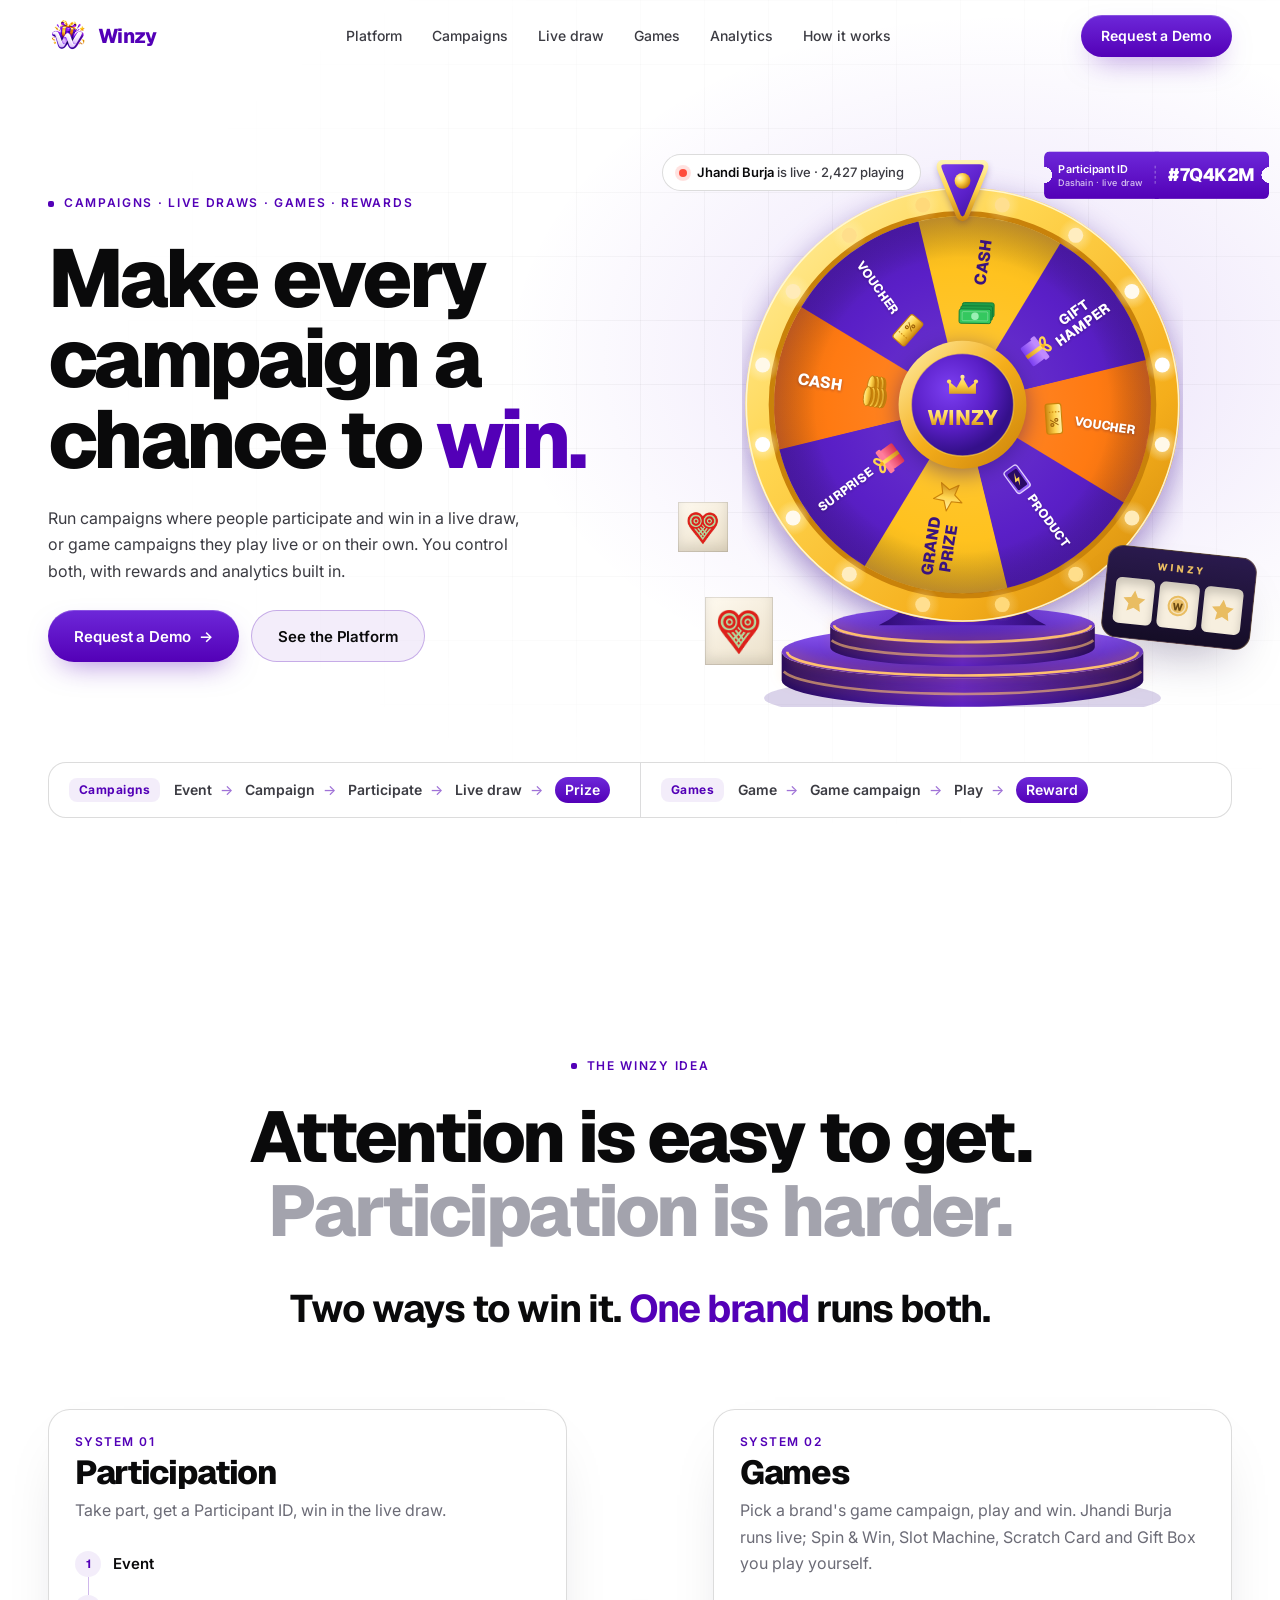
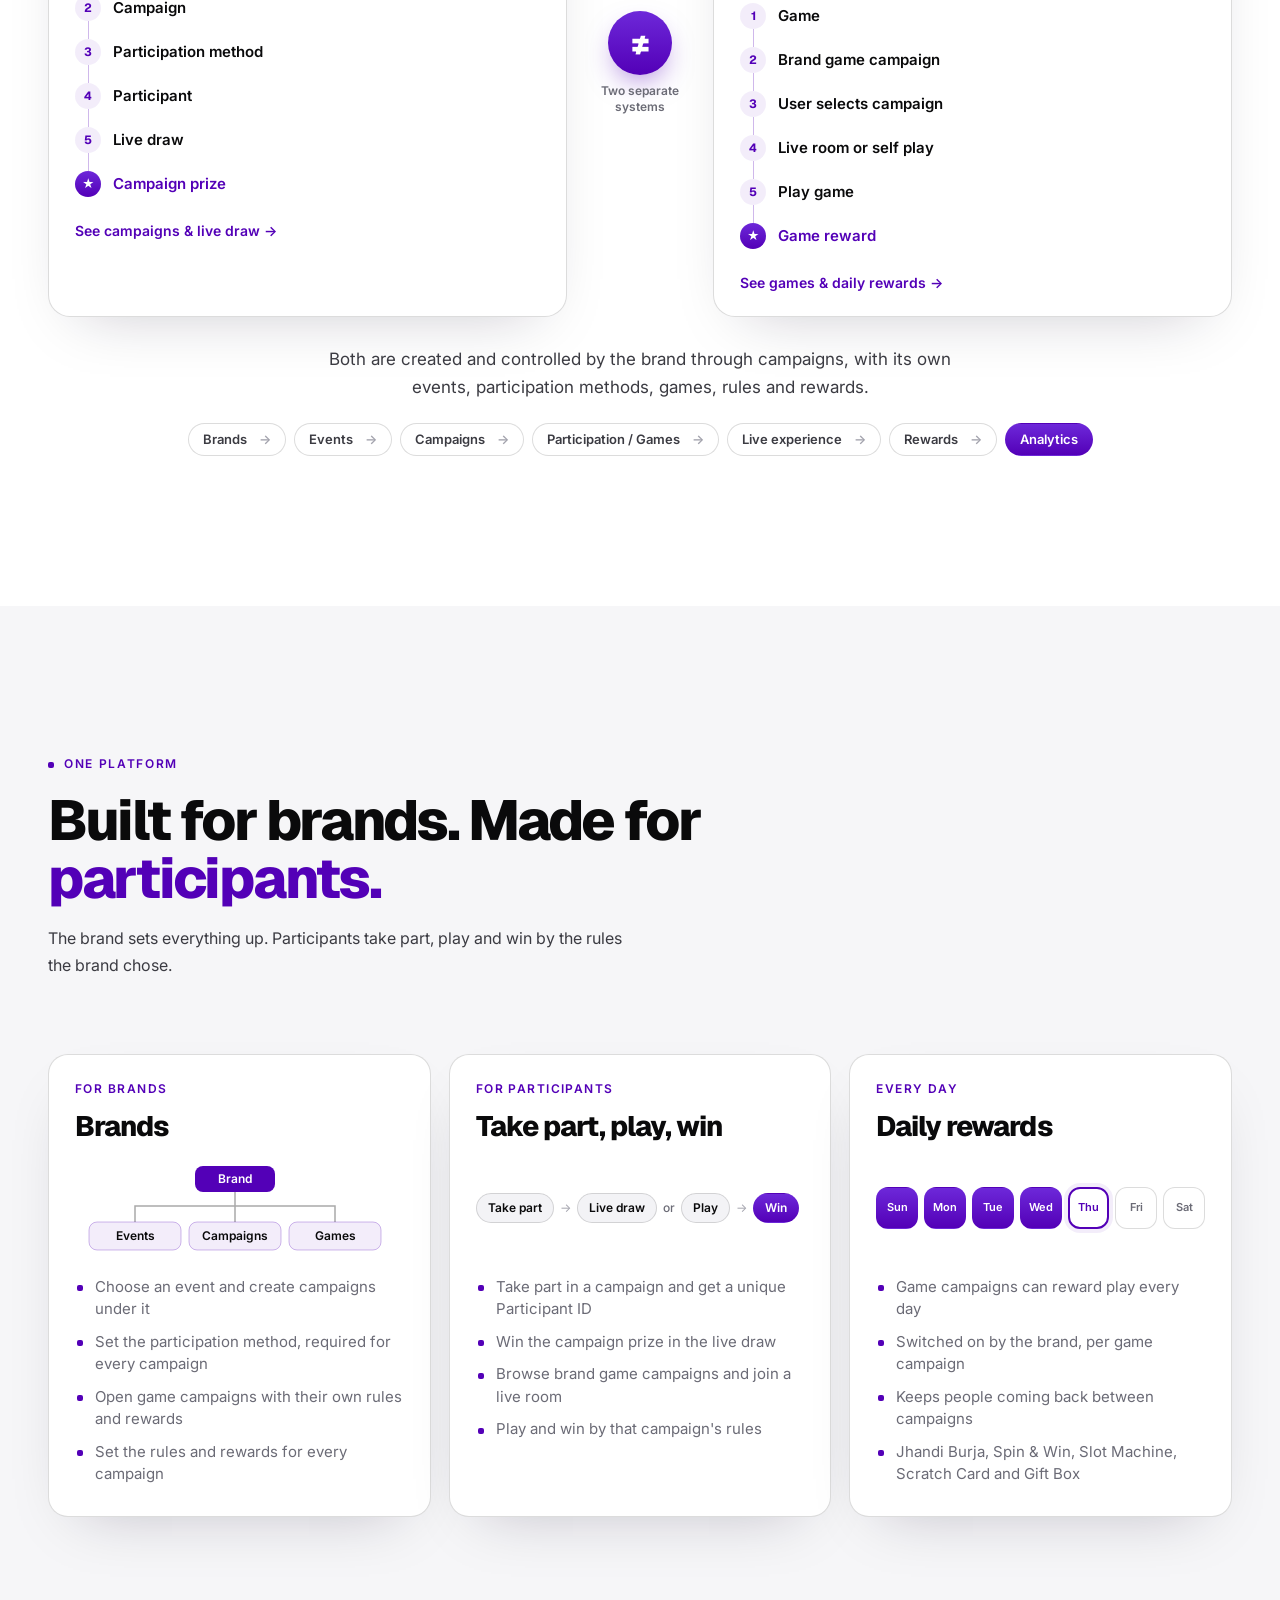
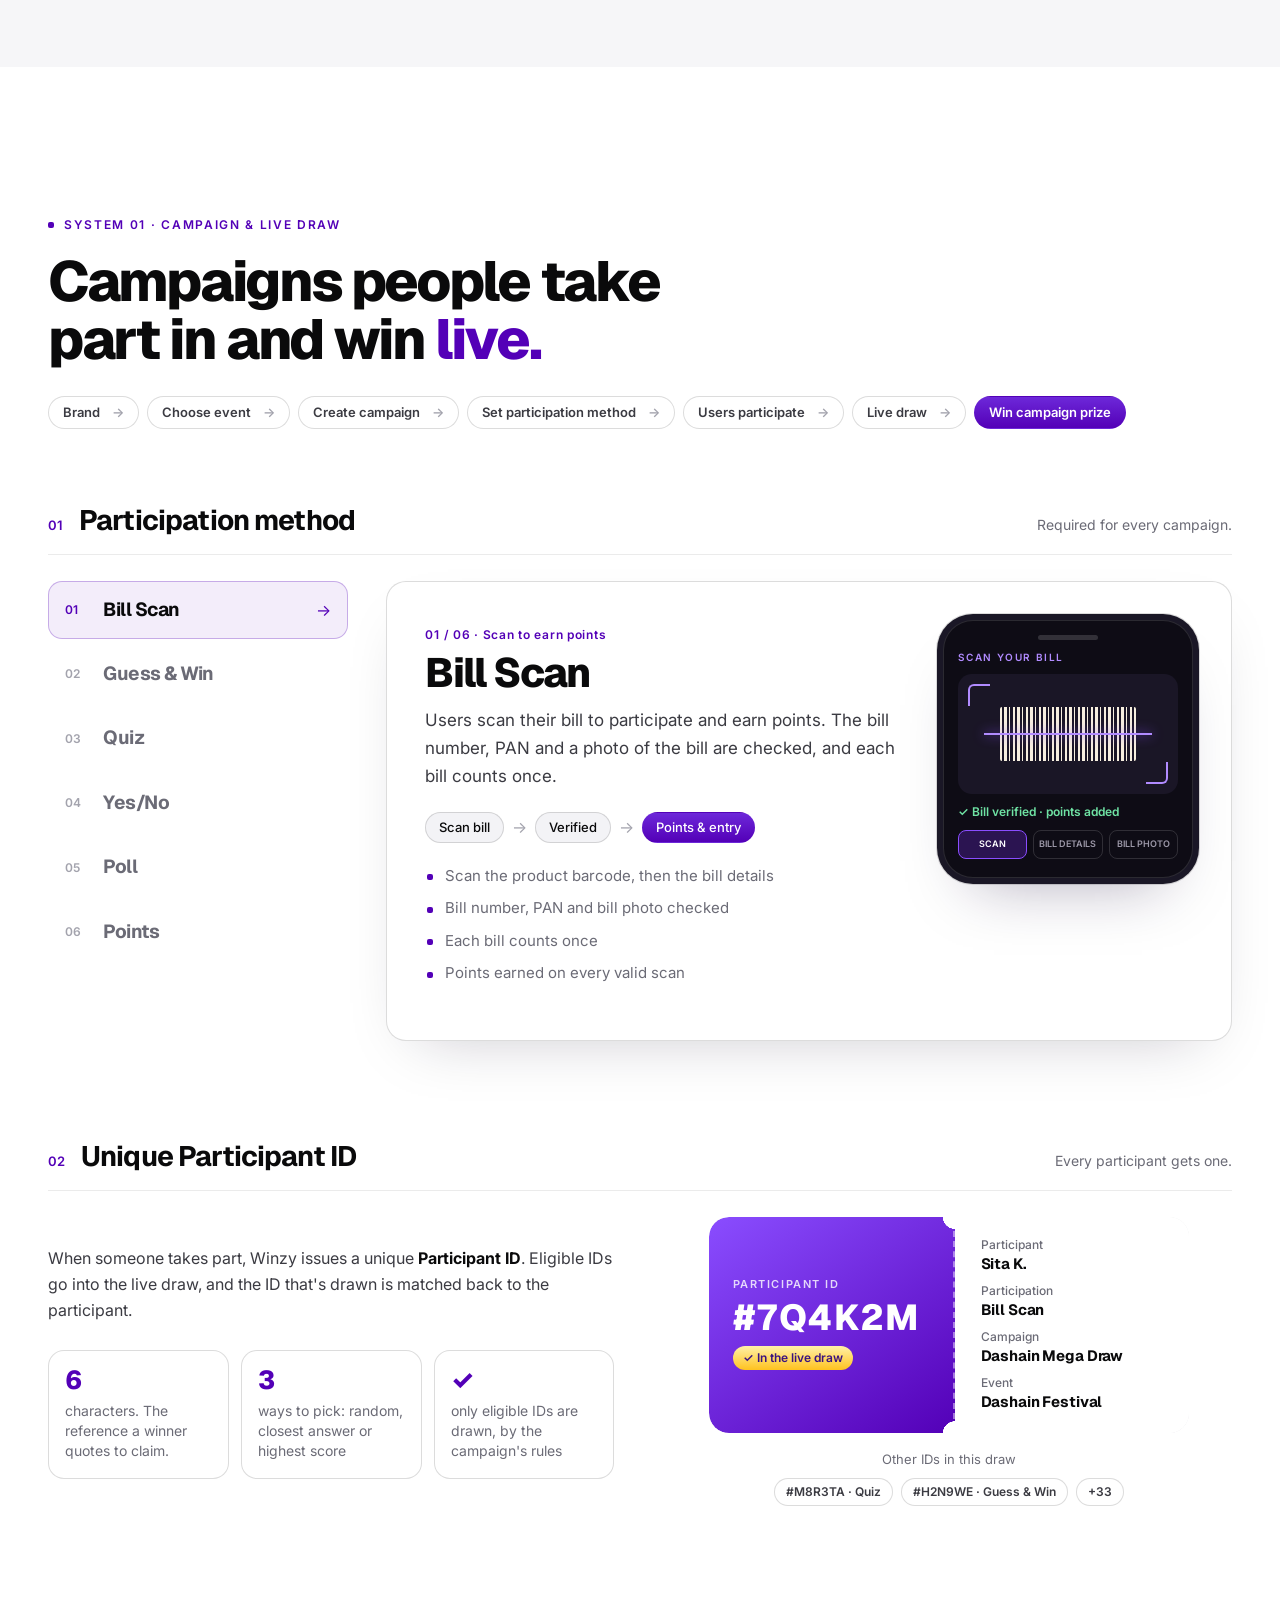
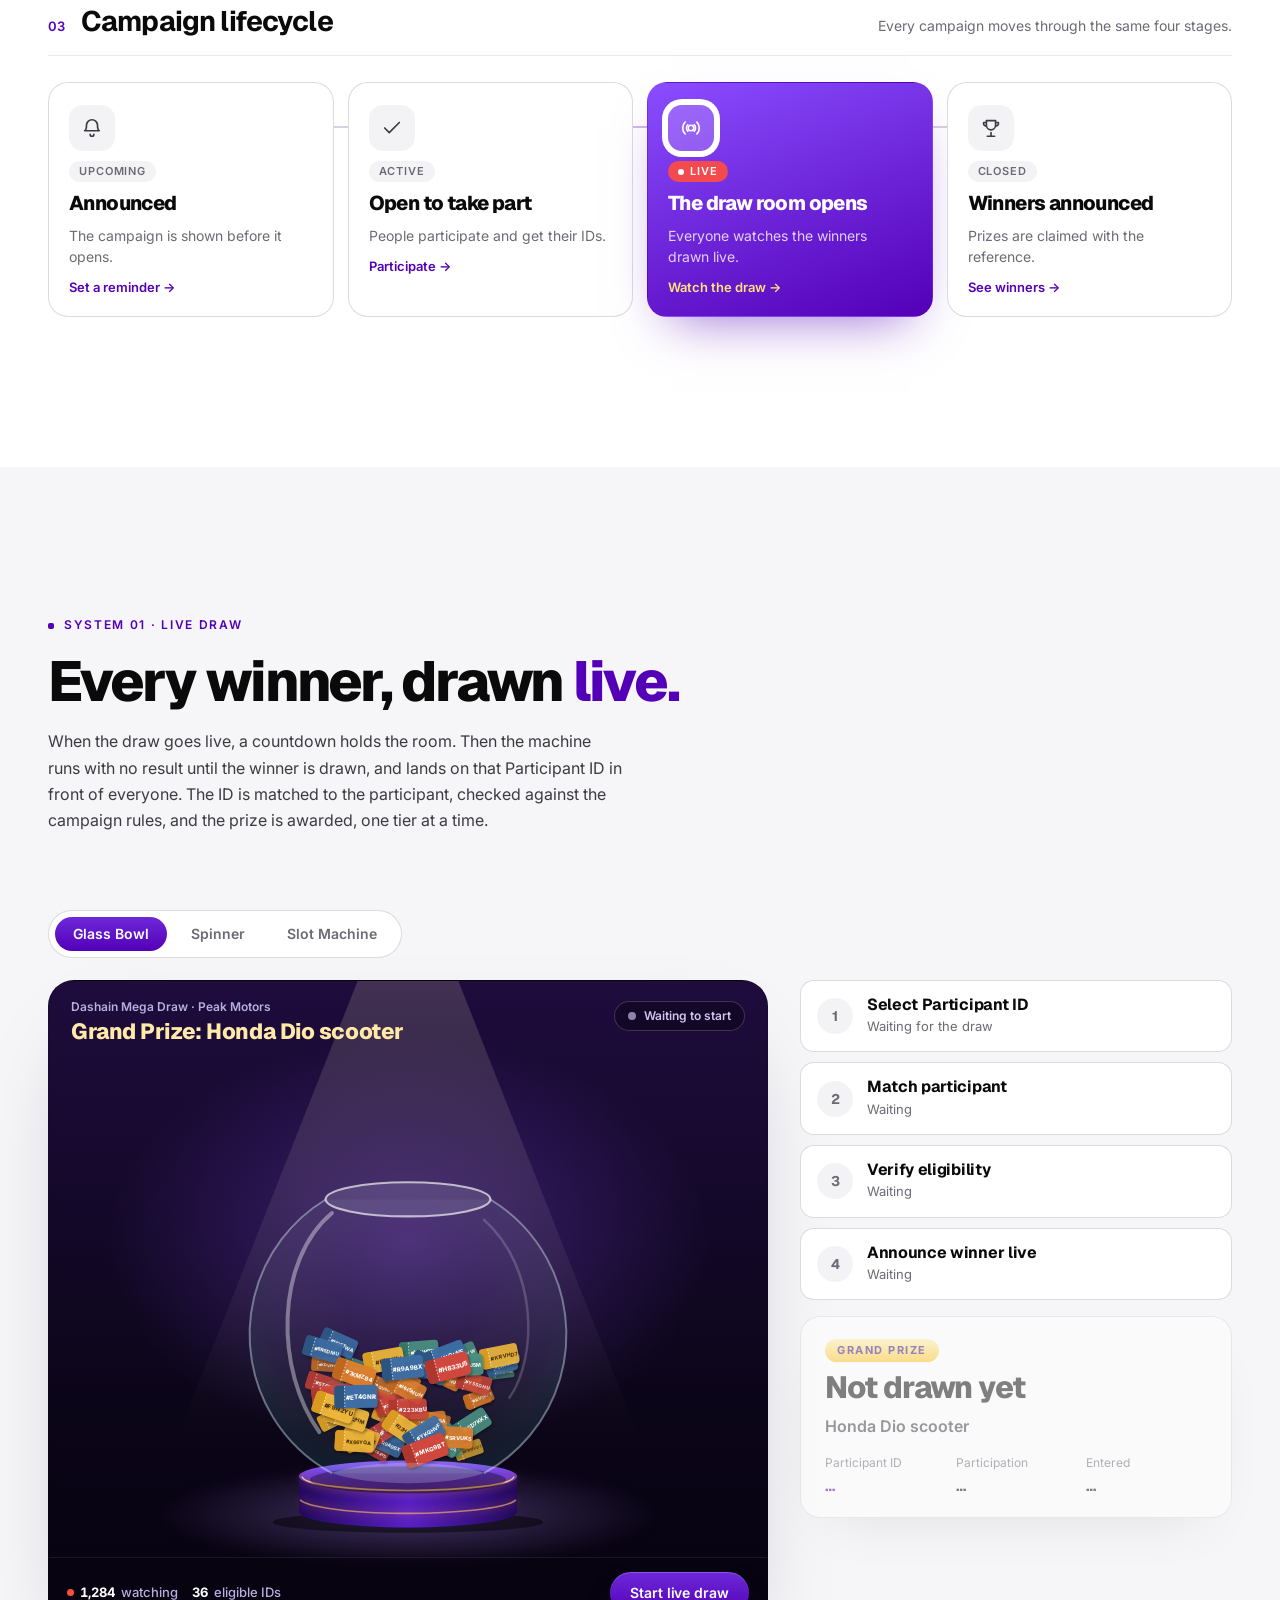
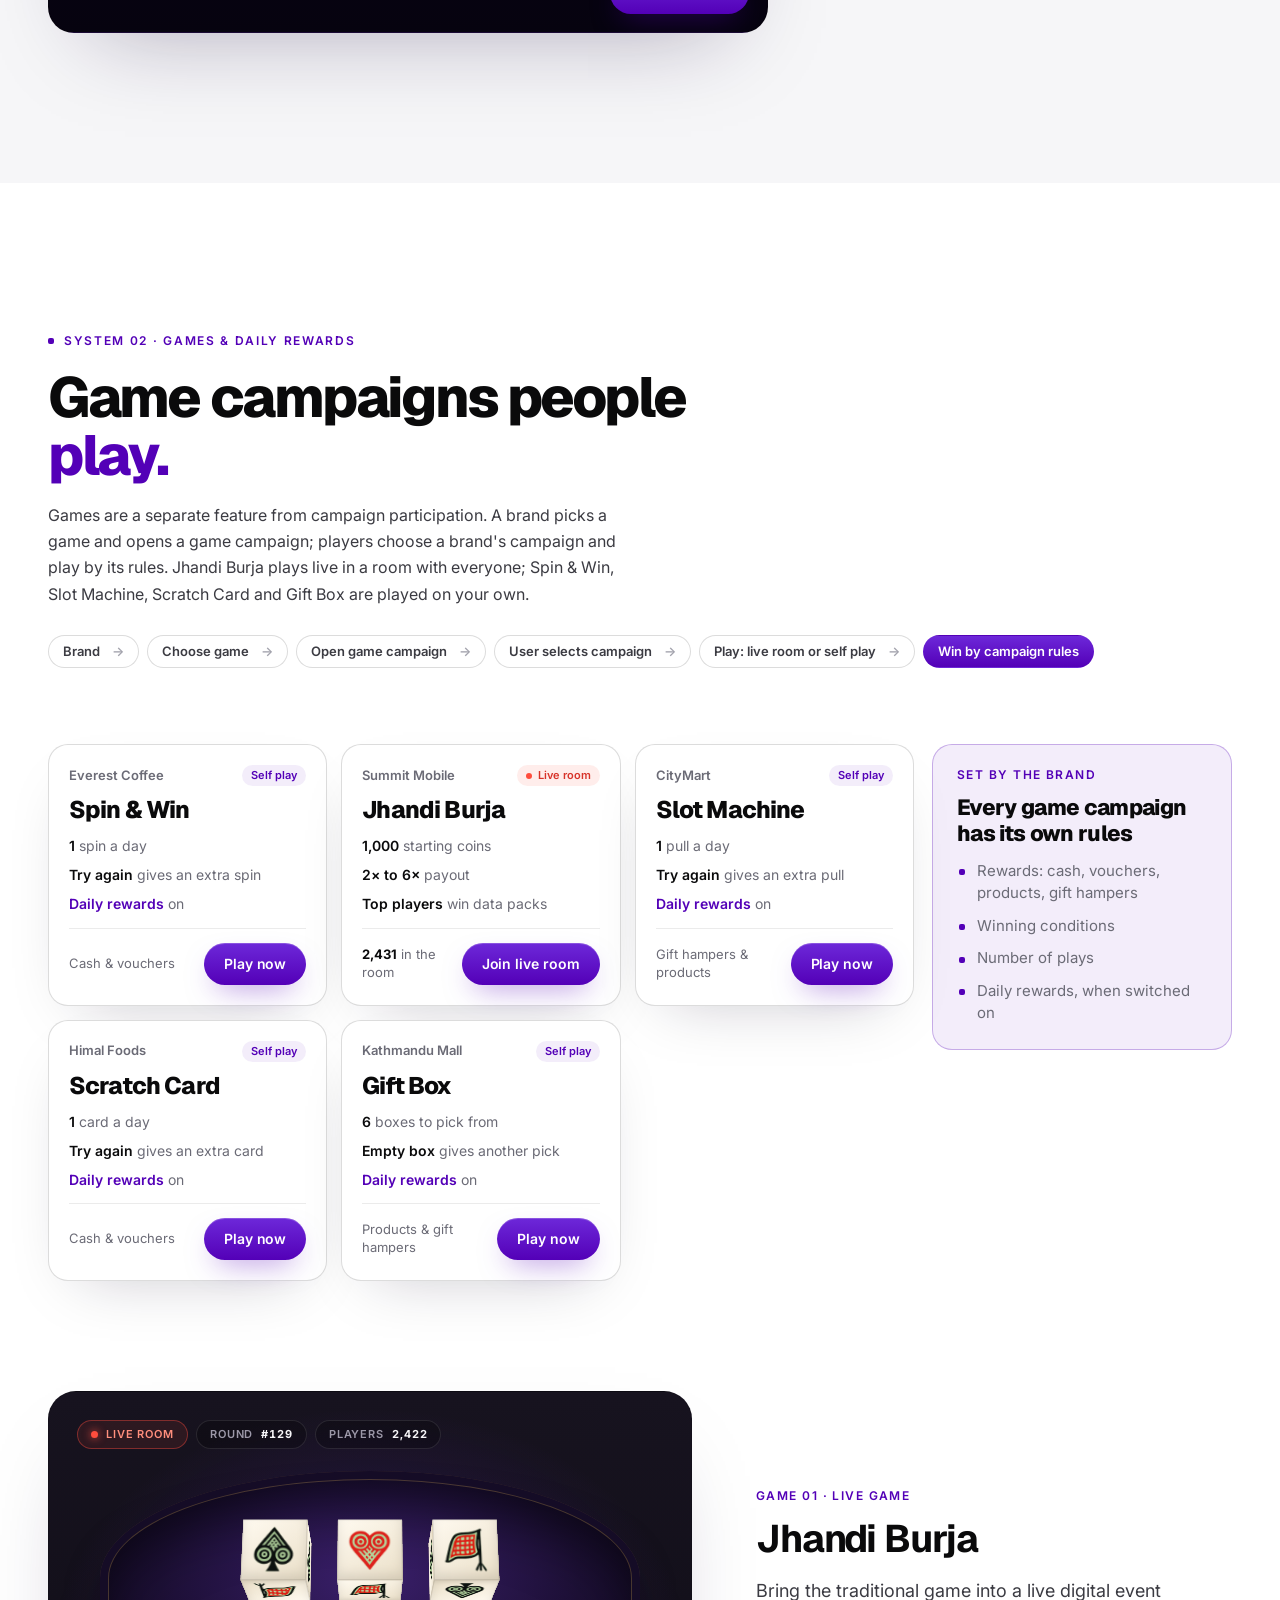
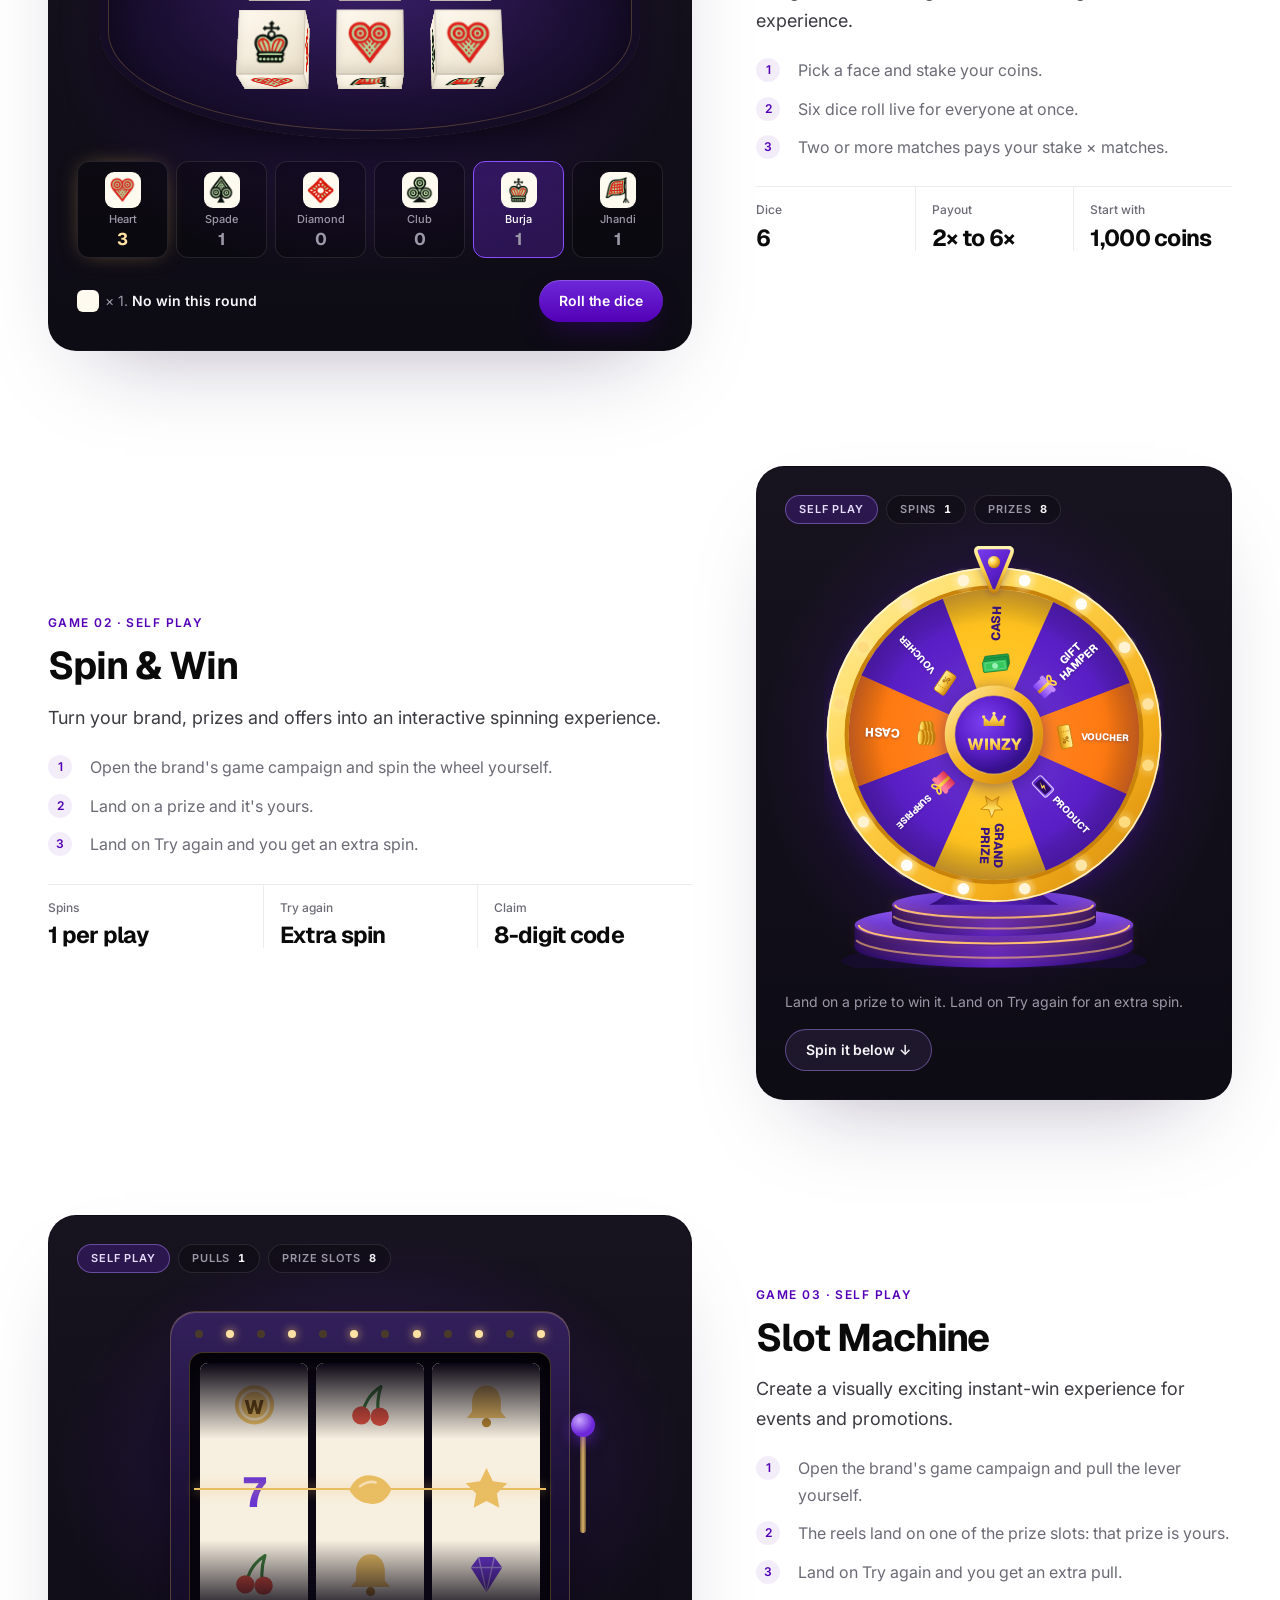
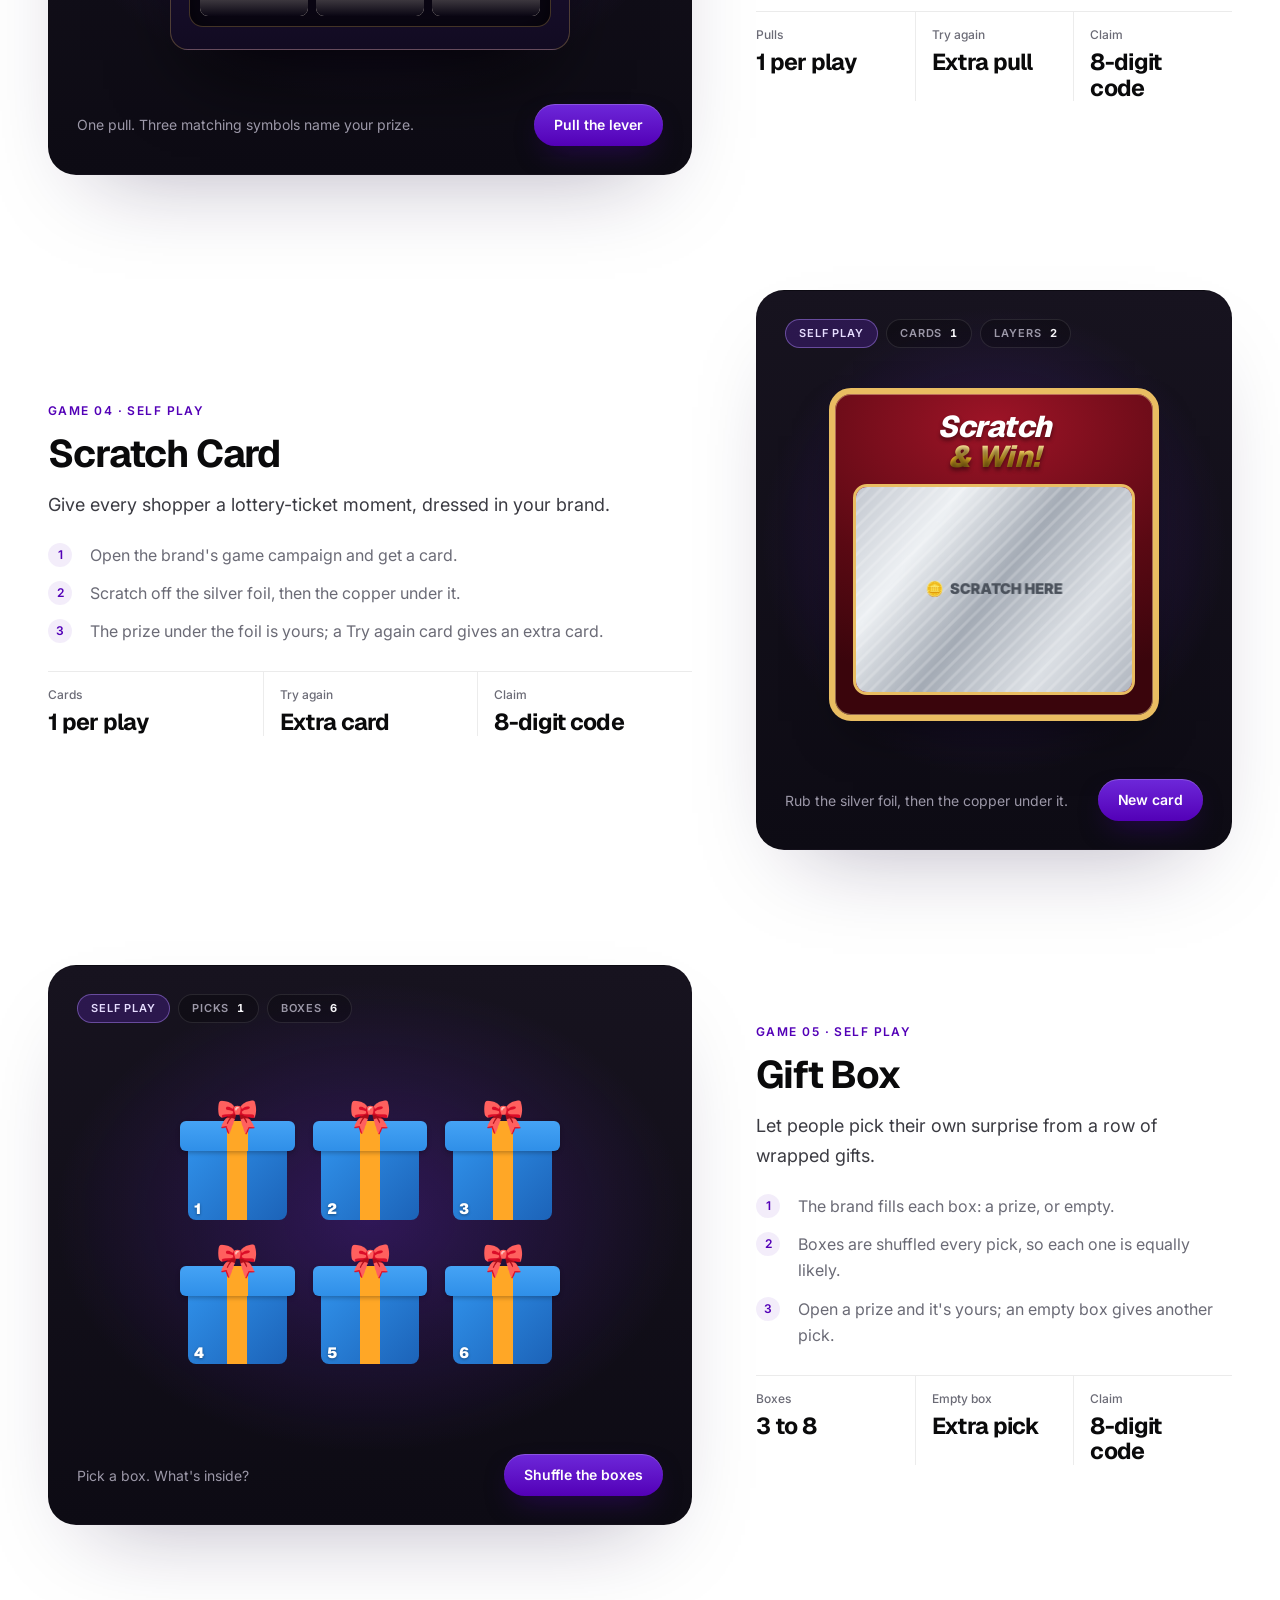
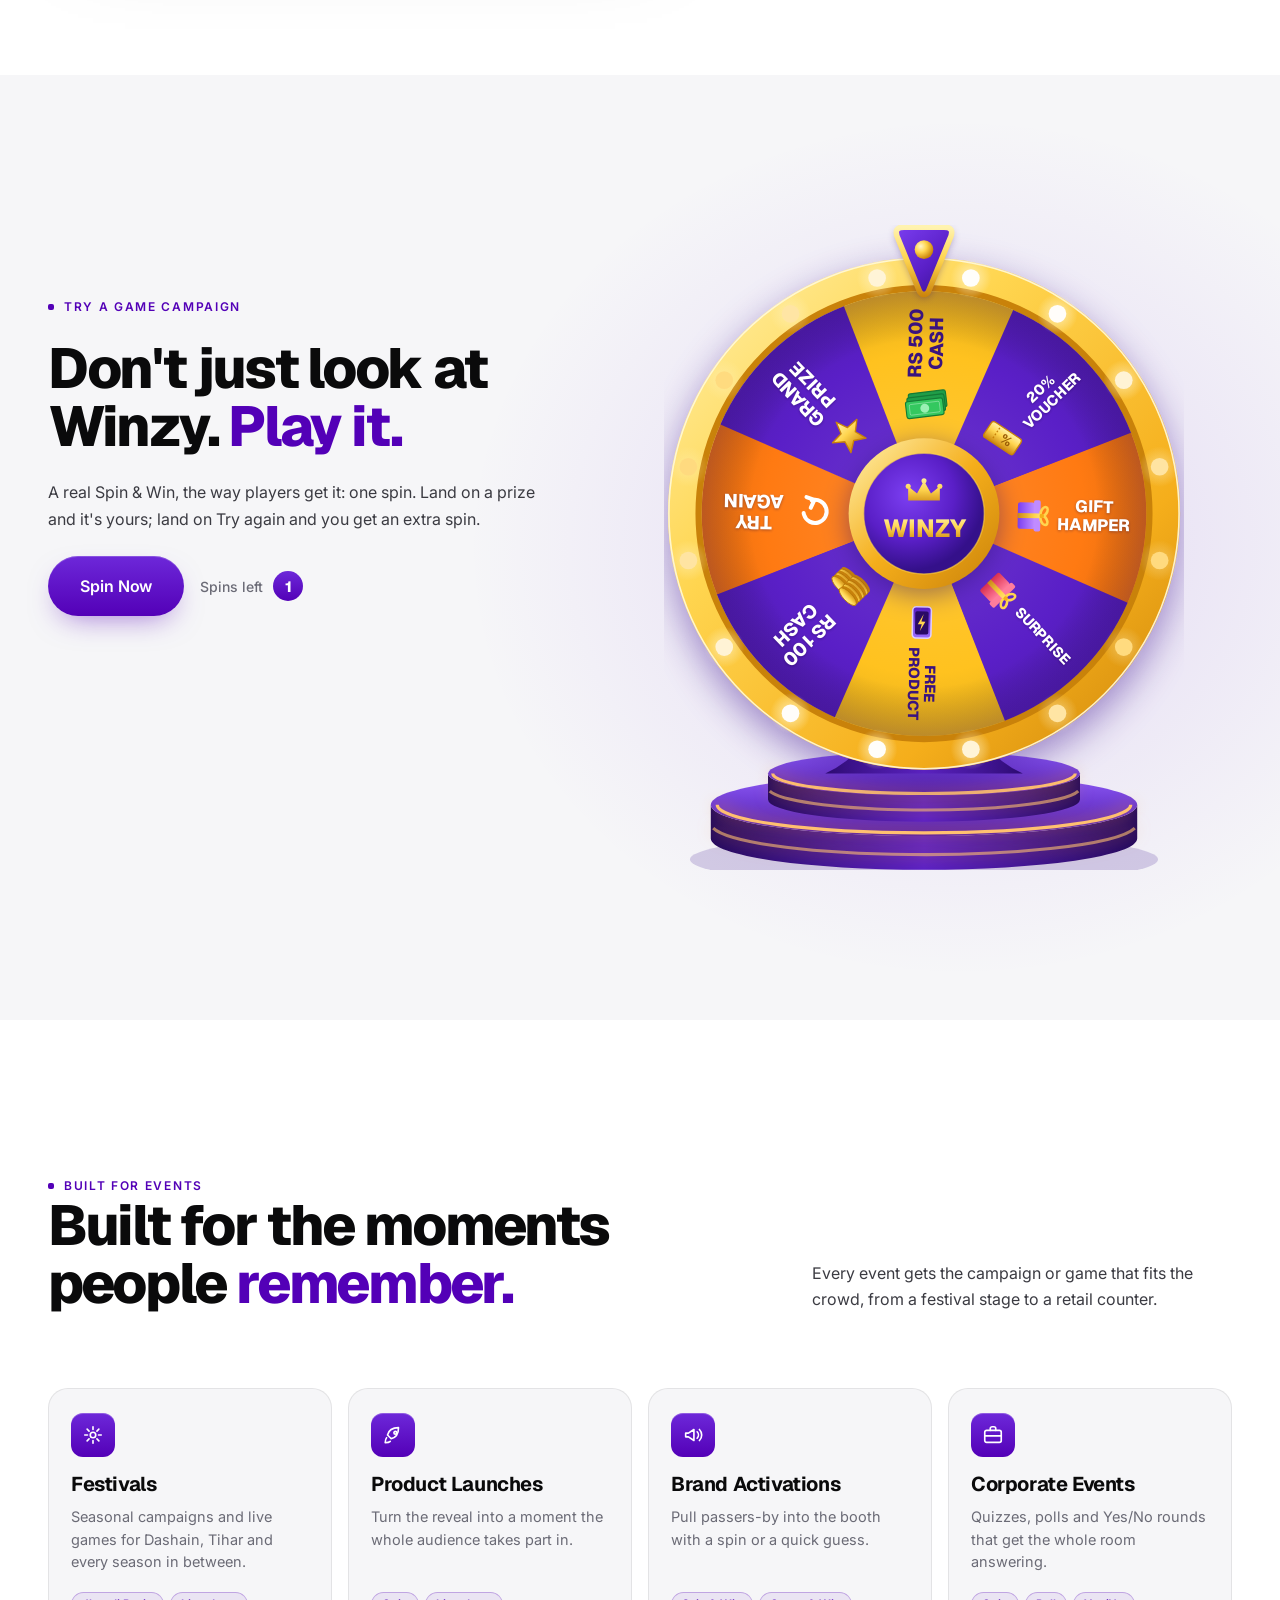
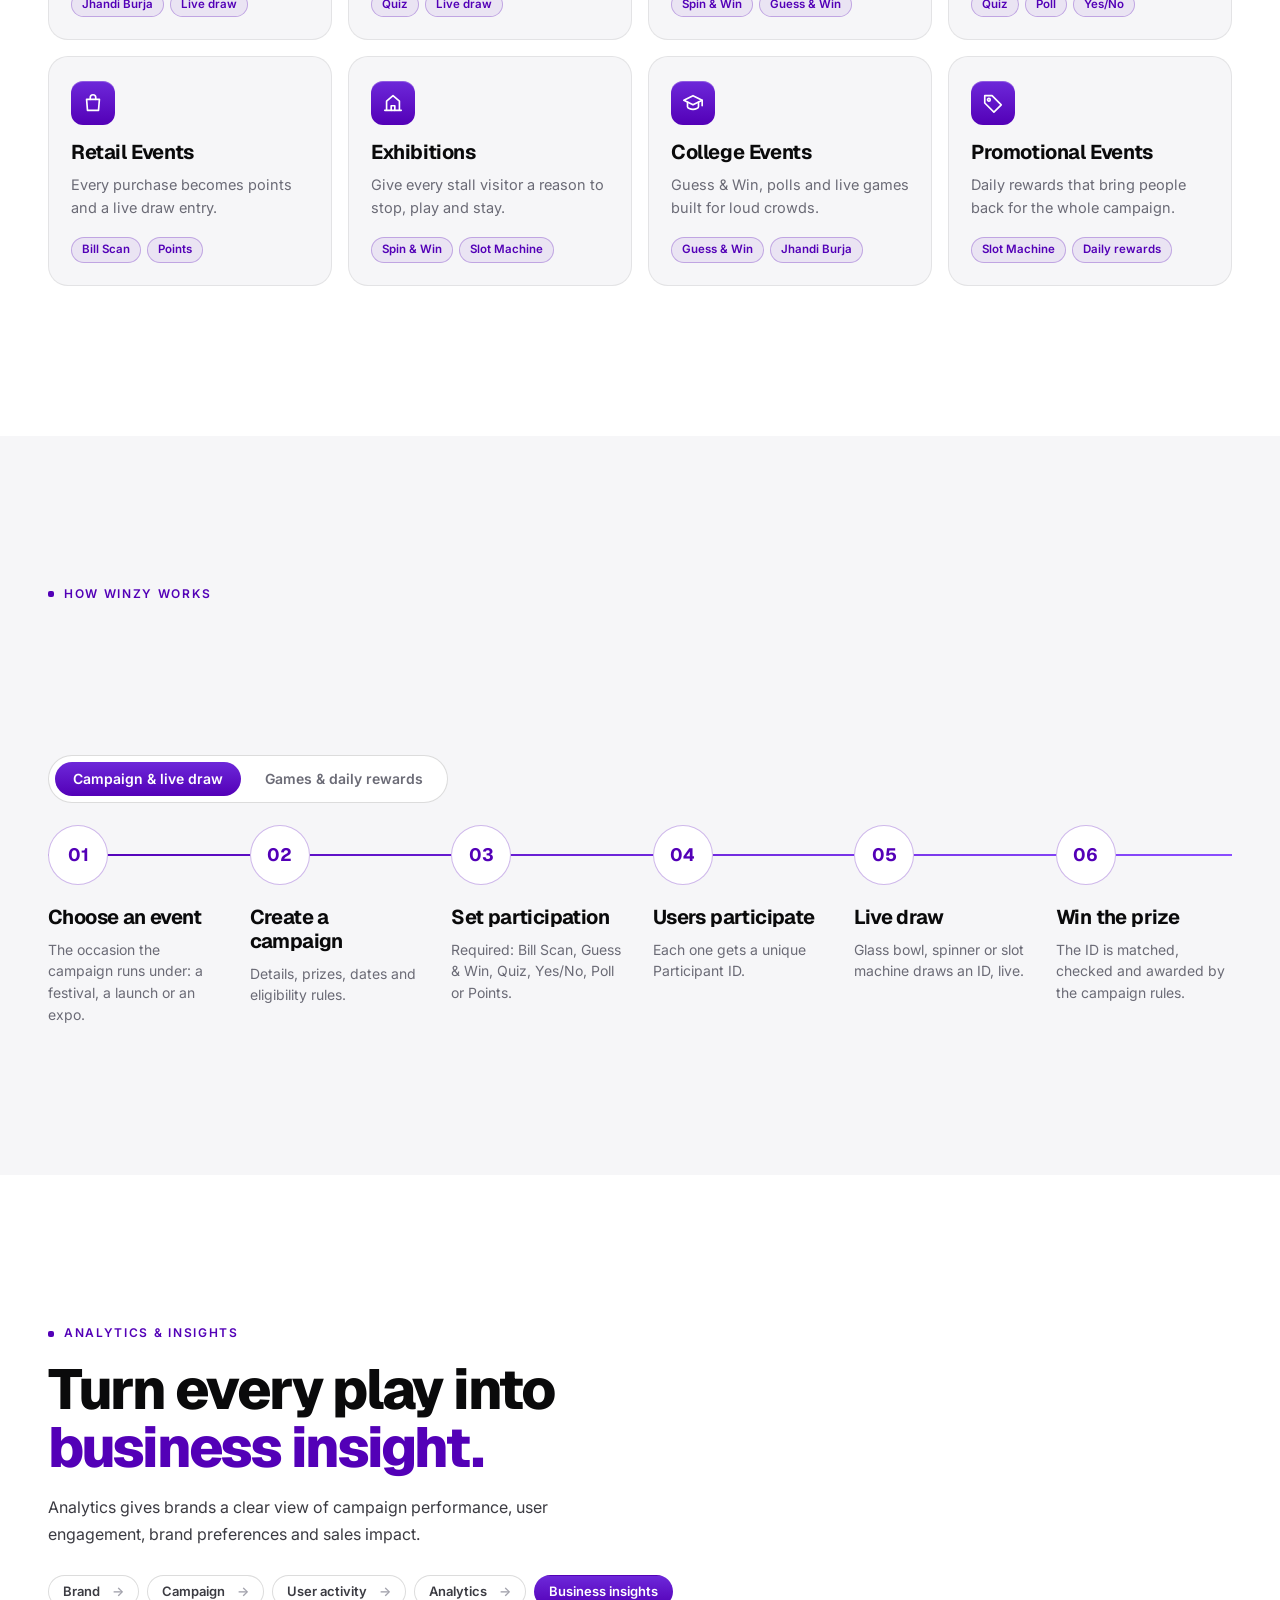
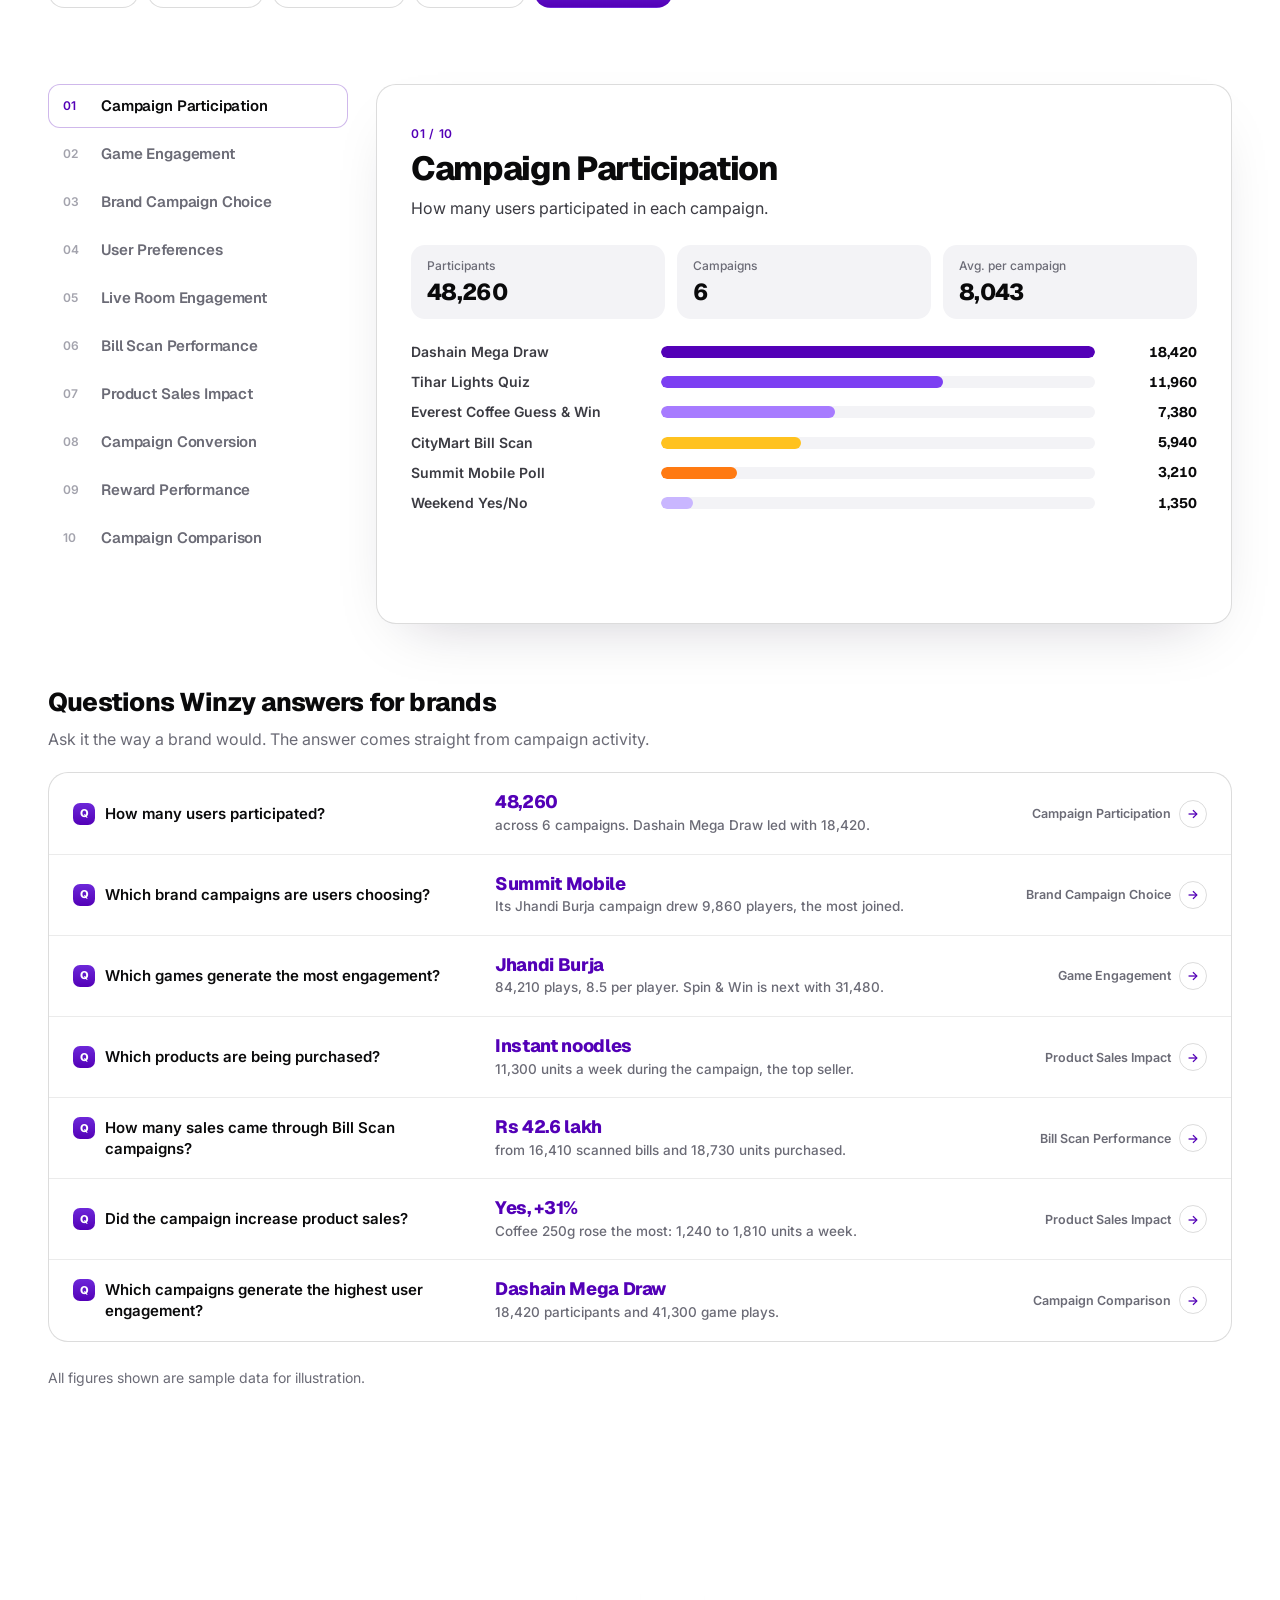
==== commit a218c80a: "feat: add Scratch Card and Gift Box games to landing page" ====
--- a/index.html
+++ b/index.html
@@ -95,7 +95,7 @@
       </article>
       <div class="neq rv" style="--d:100ms" aria-label="Participation is not the same as Games"><span>≠</span><small>Two separate systems</small></div>
       <article class="system rv" style="--d:200ms">
-        <header><span class="sys-no">System 02</span><h3>Games</h3><p>Pick a brand's game campaign, play and win. Jhandi Burja runs live; Spin &amp; Win and Slot Machine you play yourself.</p></header>
+        <header><span class="sys-no">System 02</span><h3>Games</h3><p>Pick a brand's game campaign, play and win. Jhandi Burja runs live; Spin &amp; Win, Slot Machine, Scratch Card and Gift Box you play yourself.</p></header>
         <ol class="chain">
           <li>Game</li><li>Brand game campaign</li><li>User selects campaign</li><li>Live room or self play</li><li>Play game</li><li class="end">Game reward</li>
         </ol>
@@ -156,7 +156,7 @@
           <li>Game campaigns can reward play every day</li>
           <li>Switched on by the brand, per game campaign</li>
           <li>Keeps people coming back between campaigns</li>
-          <li>Jhandi Burja, Spin &amp; Win and Slot Machine</li>
+          <li>Jhandi Burja, Spin &amp; Win, Slot Machine, Scratch Card and Gift Box</li>
         </ul>
       </article>
     </div>
@@ -318,13 +318,13 @@
 </section>
 
 <!-- ============================ SYSTEM 02 · GAMES ============================ -->
-<!-- The three games the platform runs (backend GameType: jhandi_burja, spin_win, slot_machine). -->
+<!-- The five games the platform runs (backend GameType: jhandi_burja, spin_win, slot_machine, scratch_card, gift_box). -->
 <section class="sec games" id="games">
   <div class="wrap">
     <div class="sec-head wide">
       <p class="kicker rv">System 02 · Games &amp; daily rewards</p>
       <h2 class="h2 rv" style="--d:100ms">Game campaigns people <em>play.</em></h2>
-      <p class="lede rv" style="--d:150ms">Games are a separate feature from campaign participation. A brand picks a game and opens a game campaign; players choose a brand's campaign and play by its rules. Jhandi Burja plays live in a room with everyone; Spin &amp; Win and Slot Machine are played on your own.</p>
+      <p class="lede rv" style="--d:150ms">Games are a separate feature from campaign participation. A brand picks a game and opens a game campaign; players choose a brand's campaign and play by its rules. Jhandi Burja plays live in a room with everyone; Spin &amp; Win, Slot Machine, Scratch Card and Gift Box are played on your own.</p>
       <ol class="flow-strip rv" style="--d:200ms" aria-label="Game flow">
         <li>Brand</li><li>Choose game</li><li>Open game campaign</li><li>User selects campaign</li><li>Play: live room or self play</li><li class="end">Win by campaign rules</li>
       </ol>
@@ -351,6 +351,18 @@
           <ul class="gc-rules"><li><b>1</b> pull a day</li><li><b>Try again</b> gives an extra pull</li><li class="on"><b>Daily rewards</b> on</li></ul>
           <div class="gc-foot"><span>Gift hampers &amp; products</span><a href="#slotgame" class="btn btn-primary btn-sm">Play now</a></div>
         </article>
+        <article class="gc-card frame rv" style="--d:240ms">
+          <div class="gc-top"><span class="gc-brand">Himal Foods</span><span class="pill-l self">Self play</span></div>
+          <h4>Scratch Card</h4>
+          <ul class="gc-rules"><li><b>1</b> card a day</li><li><b>Try again</b> gives an extra card</li><li class="on"><b>Daily rewards</b> on</li></ul>
+          <div class="gc-foot"><span>Cash &amp; vouchers</span><a href="#scratchgame" class="btn btn-primary btn-sm">Play now</a></div>
+        </article>
+        <article class="gc-card frame rv" style="--d:320ms">
+          <div class="gc-top"><span class="gc-brand">Kathmandu Mall</span><span class="pill-l self">Self play</span></div>
+          <h4>Gift Box</h4>
+          <ul class="gc-rules"><li><b>6</b> boxes to pick from</li><li><b>Empty box</b> gives another pick</li><li class="on"><b>Daily rewards</b> on</li></ul>
+          <div class="gc-foot"><span>Products &amp; gift hampers</span><a href="#giftgame" class="btn btn-primary btn-sm">Play now</a></div>
+        </article>
       </div>
       <aside class="gc-rulesbox frame rv" style="--d:200ms">
         <span class="side-no">Set by the brand</span>
@@ -440,6 +452,58 @@
           <li>Land on Try again and you get an extra pull.</li>
         </ol>
         <dl class="facts"><div><dt>Pulls</dt><dd>1 per play</dd></div><div><dt>Try again</dt><dd>Extra pull</dd></div><div><dt>Claim</dt><dd>8-digit code</dd></div></dl>
+      </div>
+    </article>
+
+    <!-- 04 Scratch Card -->
+    <article class="game flip" id="scratchgame">
+      <div class="stage rv">
+        <div class="stage-top"><span class="pill self">Self play</span><span class="pill">Cards <b id="scLeft">1</b></span><span class="pill">Layers <b>2</b></span></div>
+        <div class="sc-ticket">
+          <p class="sc-title">Scratch <span>&amp; Win!</span></p>
+          <div class="sc-panel" id="scPanel">
+            <div class="sc-prize" id="scPrize"><span class="sc-ic" id="scIc">🎁</span><small id="scLabel">YOU WON</small><strong id="scName">…</strong></div>
+            <canvas class="sc-foil" id="scFoil" aria-label="Scratch the foil to reveal your prize" role="img"></canvas>
+          </div>
+        </div>
+        <div class="stage-foot">
+          <p class="outcome" id="scMsg" aria-live="polite">Rub the silver foil, then the copper under it.</p>
+          <button class="btn btn-primary btn-sm" id="scBtn">New card</button>
+        </div>
+      </div>
+      <div class="game-copy rv" style="--d:120ms">
+        <span class="game-no">Game 04 · Self play</span>
+        <h3 class="h3">Scratch Card</h3>
+        <p class="game-pitch">Give every shopper a lottery-ticket moment, dressed in your brand.</p>
+        <ol class="steps">
+          <li>Open the brand's game campaign and get a card.</li>
+          <li>Scratch off the silver foil, then the copper under it.</li>
+          <li>The prize under the foil is yours; a Try again card gives an extra card.</li>
+        </ol>
+        <dl class="facts"><div><dt>Cards</dt><dd>1 per play</dd></div><div><dt>Try again</dt><dd>Extra card</dd></div><div><dt>Claim</dt><dd>8-digit code</dd></div></dl>
+      </div>
+    </article>
+
+    <!-- 05 Gift Box -->
+    <article class="game" id="giftgame">
+      <div class="stage rv">
+        <div class="stage-top"><span class="pill self">Self play</span><span class="pill">Picks <b id="gbLeft">1</b></span><span class="pill">Boxes <b>6</b></span></div>
+        <div class="gb-grid" id="gbGrid" role="group" aria-label="Pick a gift box"></div>
+        <div class="stage-foot">
+          <p class="outcome" id="gbMsg" aria-live="polite">Pick a box. What's inside?</p>
+          <button class="btn btn-primary btn-sm" id="gbBtn">Shuffle the boxes</button>
+        </div>
+      </div>
+      <div class="game-copy rv" style="--d:120ms">
+        <span class="game-no">Game 05 · Self play</span>
+        <h3 class="h3">Gift Box</h3>
+        <p class="game-pitch">Let people pick their own surprise from a row of wrapped gifts.</p>
+        <ol class="steps">
+          <li>The brand fills each box: a prize, or empty.</li>
+          <li>Boxes are shuffled every pick, so each one is equally likely.</li>
+          <li>Open a prize and it's yours; an empty box gives another pick.</li>
+        </ol>
+        <dl class="facts"><div><dt>Boxes</dt><dd>3 to 8</dd></div><div><dt>Empty box</dt><dd>Extra pick</dd></div><div><dt>Claim</dt><dd>8-digit code</dd></div></dl>
       </div>
     </article>
   </div>
--- a/styles.css
+++ b/styles.css
@@ -862,6 +862,50 @@
 .q-go i{ font-style:normal; display:grid; place-items:center; width:28px; height:28px; flex:none; border-radius:50%; border:1px solid var(--line-2); color:var(--accent); transition:background .25s, color .25s, border-color .25s, transform .3s var(--ease); }
 .an-q-list button:hover .q-go{ color:var(--accent); }
 .an-q-list button:hover .q-go i{ background:var(--accent); border-color:var(--accent); color:#fff; transform:translateX(3px); }
+/* ---------- Game 04 · Scratch Card ---------- */
+.sc-ticket{
+  position:relative; z-index:1; width:min(100%, 330px); margin:auto; padding:18px 18px 20px; border-radius:22px;
+  background:radial-gradient(120% 80% at 50% 10%, #9e1427, #5a0913 60%, #3a050c);
+  border:6px solid var(--gold); box-shadow:inset 0 0 0 1px rgba(255,226,163,.45), 0 24px 50px -24px rgba(0,0,0,.7);
+}
+.sc-title{ margin:0 0 12px; text-align:center; font:800 italic 30px/1 var(--display); letter-spacing:-.02em; color:#fff; text-shadow:0 3px 4px rgba(0,0,0,.45); }
+.sc-title span{ display:block; background:linear-gradient(180deg, #fff1b8, #e8b326 55%, #8a6410); -webkit-background-clip:text; background-clip:text; color:transparent; }
+.sc-panel{ position:relative; aspect-ratio:4/3; border-radius:14px; overflow:hidden; border:3px solid var(--gold); touch-action:none; }
+.sc-prize{
+  position:absolute; inset:0; display:grid; place-content:center; justify-items:center; gap:6px; text-align:center; padding:10px;
+  background:radial-gradient(circle at 50% 45%, #ffb03a, #c8102e 75%); color:#fff;
+}
+.sc-ic{ display:grid; place-items:center; width:64px; height:64px; border-radius:50%; background:#fff; font-size:34px; box-shadow:0 6px 16px rgba(0,0,0,.25); }
+.sc-prize small{ font:700 11px/1 var(--sans); letter-spacing:.14em; padding:4px 10px; border-radius:999px; background:rgba(255,255,255,.2); }
+.sc-prize strong{ font:800 20px/1.1 var(--display); letter-spacing:-.02em; }
+.sc-foil{ position:absolute; inset:0; width:100%; height:100%; cursor:grab; transition:opacity .35s var(--ease); }
+.sc-foil.gone{ opacity:0; pointer-events:none; }
+
+/* ---------- Game 05 · Gift Box ---------- */
+.gb-grid{ position:relative; z-index:1; display:grid; grid-template-columns:repeat(3, minmax(0, 1fr)); gap:30px 18px; width:min(100%, 380px); margin:auto; padding-top:26px; }
+.gb-box{ position:relative; aspect-ratio:1; border:0; padding:0; background:none; cursor:pointer; transition:opacity .3s var(--ease), transform .2s var(--ease); }
+.gb-box:hover:not(:disabled){ transform:translateY(-3px); }
+.gb-box:disabled{ cursor:default; }
+.gb-box.dim{ opacity:.4; }
+.gb-body{ position:absolute; left:7%; right:7%; bottom:0; height:62%; border-radius:0 0 8px 8px; background:linear-gradient(135deg, #2f8fe8, #1c63b8); }
+.gb-body::before{ content:""; position:absolute; left:40%; width:20%; top:0; bottom:0; background:#ffa726; }
+.gb-num{ position:absolute; left:6px; bottom:4px; font:900 15px/1 var(--display); color:#fff; text-shadow:0 1px 3px rgba(0,0,0,.4); }
+.gb-lid{ position:absolute; left:0; right:0; bottom:60%; height:26%; border-radius:6px; background:linear-gradient(180deg, #45a3f5, #2f8fe8); box-shadow:0 2px 4px rgba(0,0,0,.25); transition:transform .45s cubic-bezier(.2,1.4,.4,1), opacity .45s var(--ease); }
+.gb-lid::before{ content:""; position:absolute; left:41%; width:18%; top:0; bottom:0; background:#ffa726; }
+.gb-lid::after{ content:"🎀"; position:absolute; left:50%; bottom:62%; transform:translateX(-50%); font-size:clamp(22px, 5vw, 34px); line-height:1; }
+.gb-box.open .gb-lid{ transform:translate(30%, -140%) rotate(28deg); opacity:0; }
+.gb-box.open .gb-body{ background:linear-gradient(180deg, #0d2e57 0 22%, #2f8fe8 22%, #1c63b8); }
+.gb-box.wobble{ animation:gbWobble .42s ease-in-out infinite; }
+@keyframes gbWobble{ 0%,100%{ transform:rotate(0) } 25%{ transform:rotate(-6deg) } 75%{ transform:rotate(6deg) } }
+.gb-out{ position:absolute; left:50%; bottom:58%; transform:translate(-50%, 30%) scale(.3); opacity:0; display:grid; justify-items:center; gap:4px; transition:transform .6s cubic-bezier(.2,1.4,.4,1), opacity .3s var(--ease); pointer-events:none; }
+.gb-box.open .gb-out{ transform:translate(-50%, 0) scale(1); opacity:1; }
+.gb-out i{ display:grid; place-items:center; width:46px; height:46px; border-radius:50%; background:#fff; font-style:normal; font-size:24px; box-shadow:0 0 18px rgba(177,139,255,.8); }
+.gb-out span{ white-space:nowrap; font:800 11px/1 var(--sans); padding:4px 8px; border-radius:999px; background:var(--stage-accent); color:#1b0b3a; }
+.gb-out.empty i{ box-shadow:none; }
+.gb-out.empty span{ background:rgba(0,0,0,.55); color:#fff; }
+.gb-box.had::after{ content:"It was here!"; position:absolute; left:50%; top:-22px; transform:translateX(-50%); white-space:nowrap; font:800 10px/1 var(--sans); padding:4px 8px; border-radius:999px; background:var(--stage-accent); color:#1b0b3a; }
+.gb-box.had .gb-body{ box-shadow:0 0 22px 4px rgba(177,139,255,.7); }
+
 @media (max-width:900px){
   .an-q-list button{ grid-template-columns:1fr auto; gap:10px 16px; padding:16px 18px; }
   .q-q{ grid-column:1 / -1; }
@@ -995,6 +1039,7 @@
 }
 
 @media (prefers-reduced-motion: reduce){
+  .gb-box.wobble{ animation:none; }
   html{ scroll-behavior:auto; }
   *,*::before,*::after{ animation-duration:.001ms !important; animation-iteration-count:1 !important; }
   .js .rv{ transition-duration:.001ms !important; }
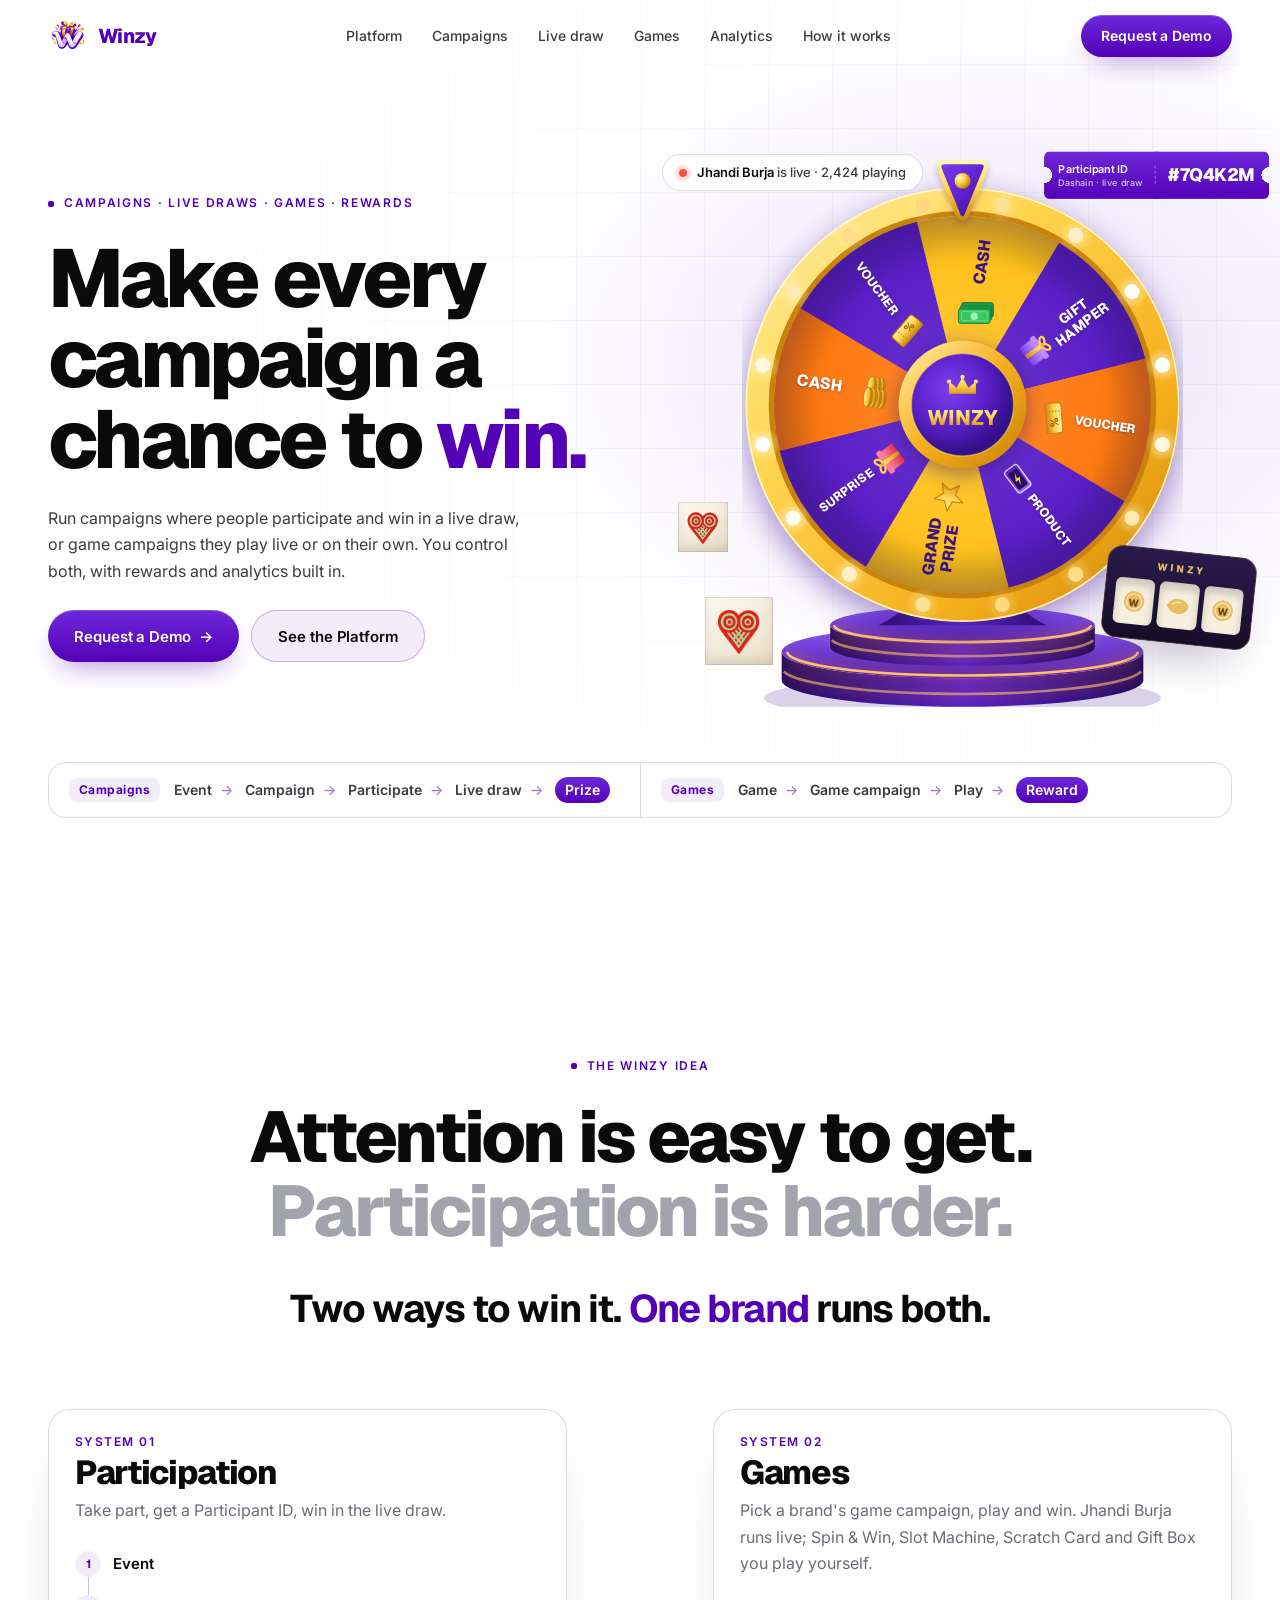
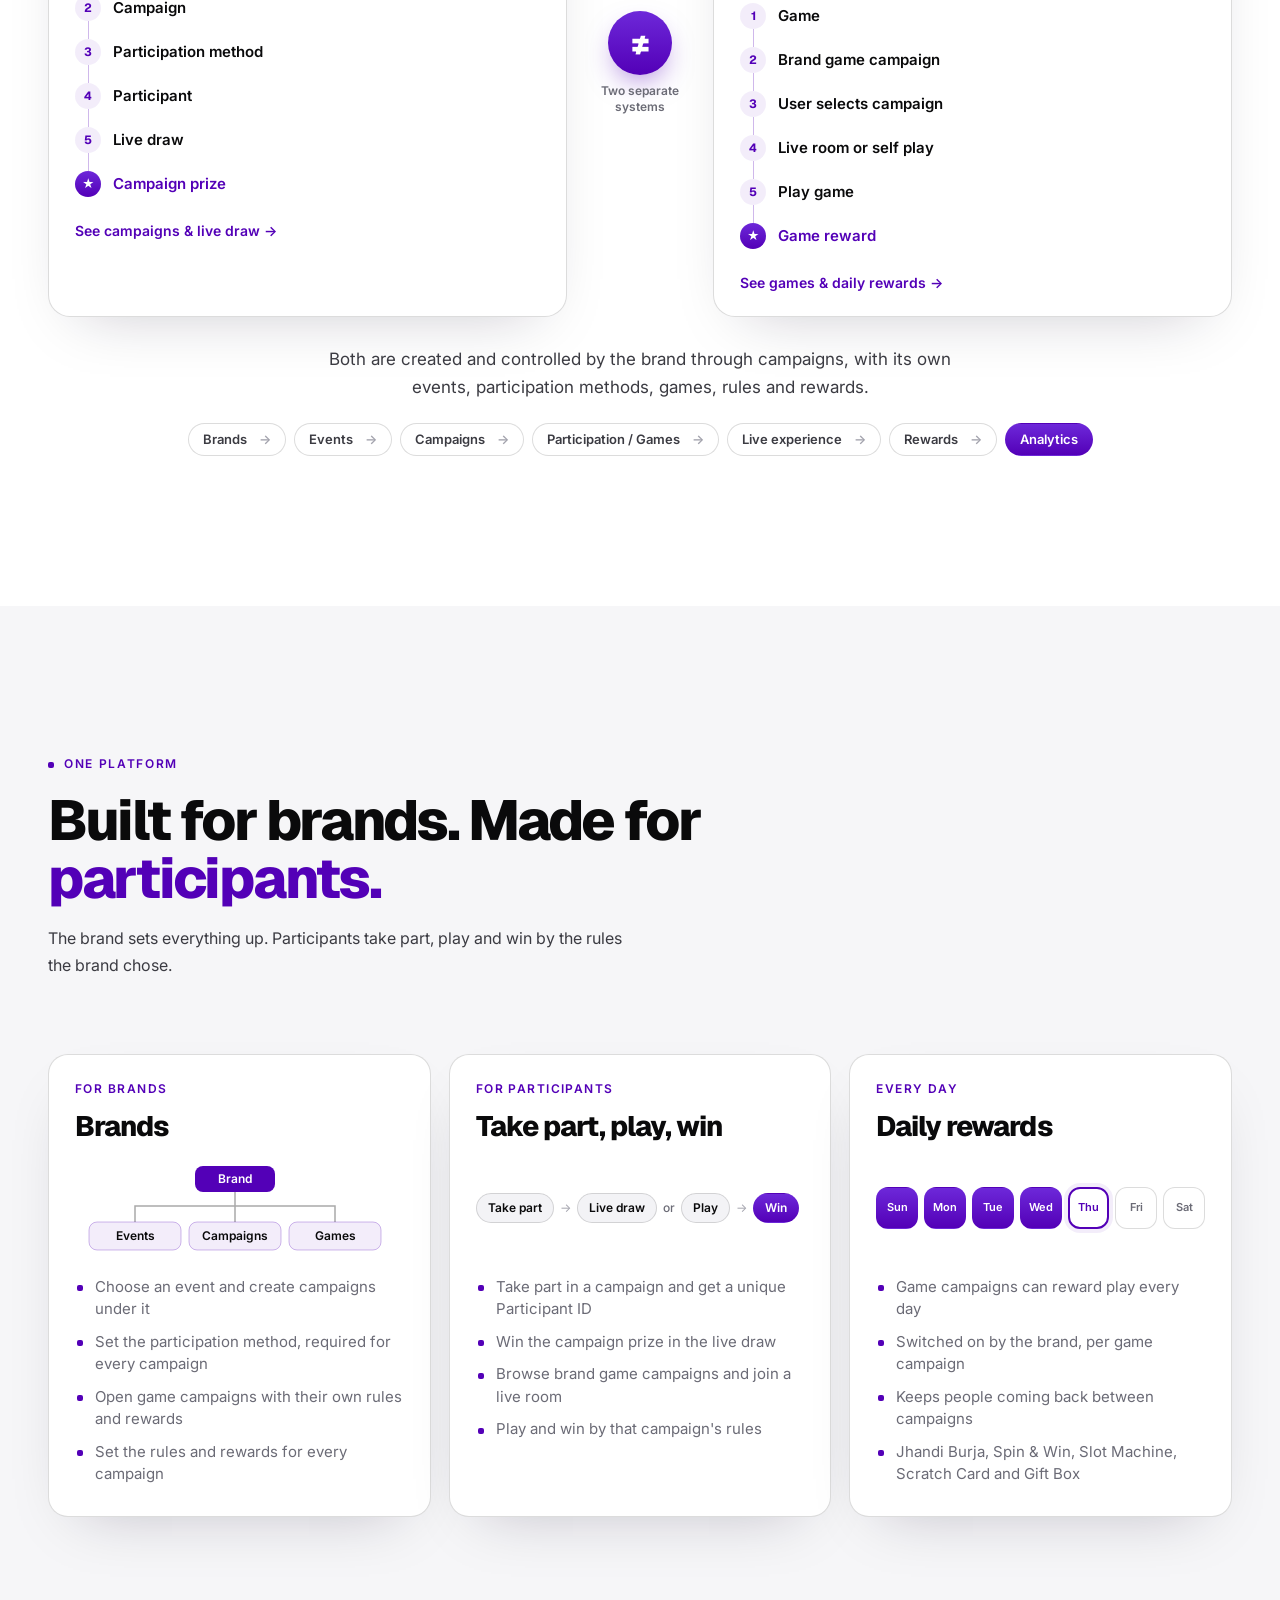
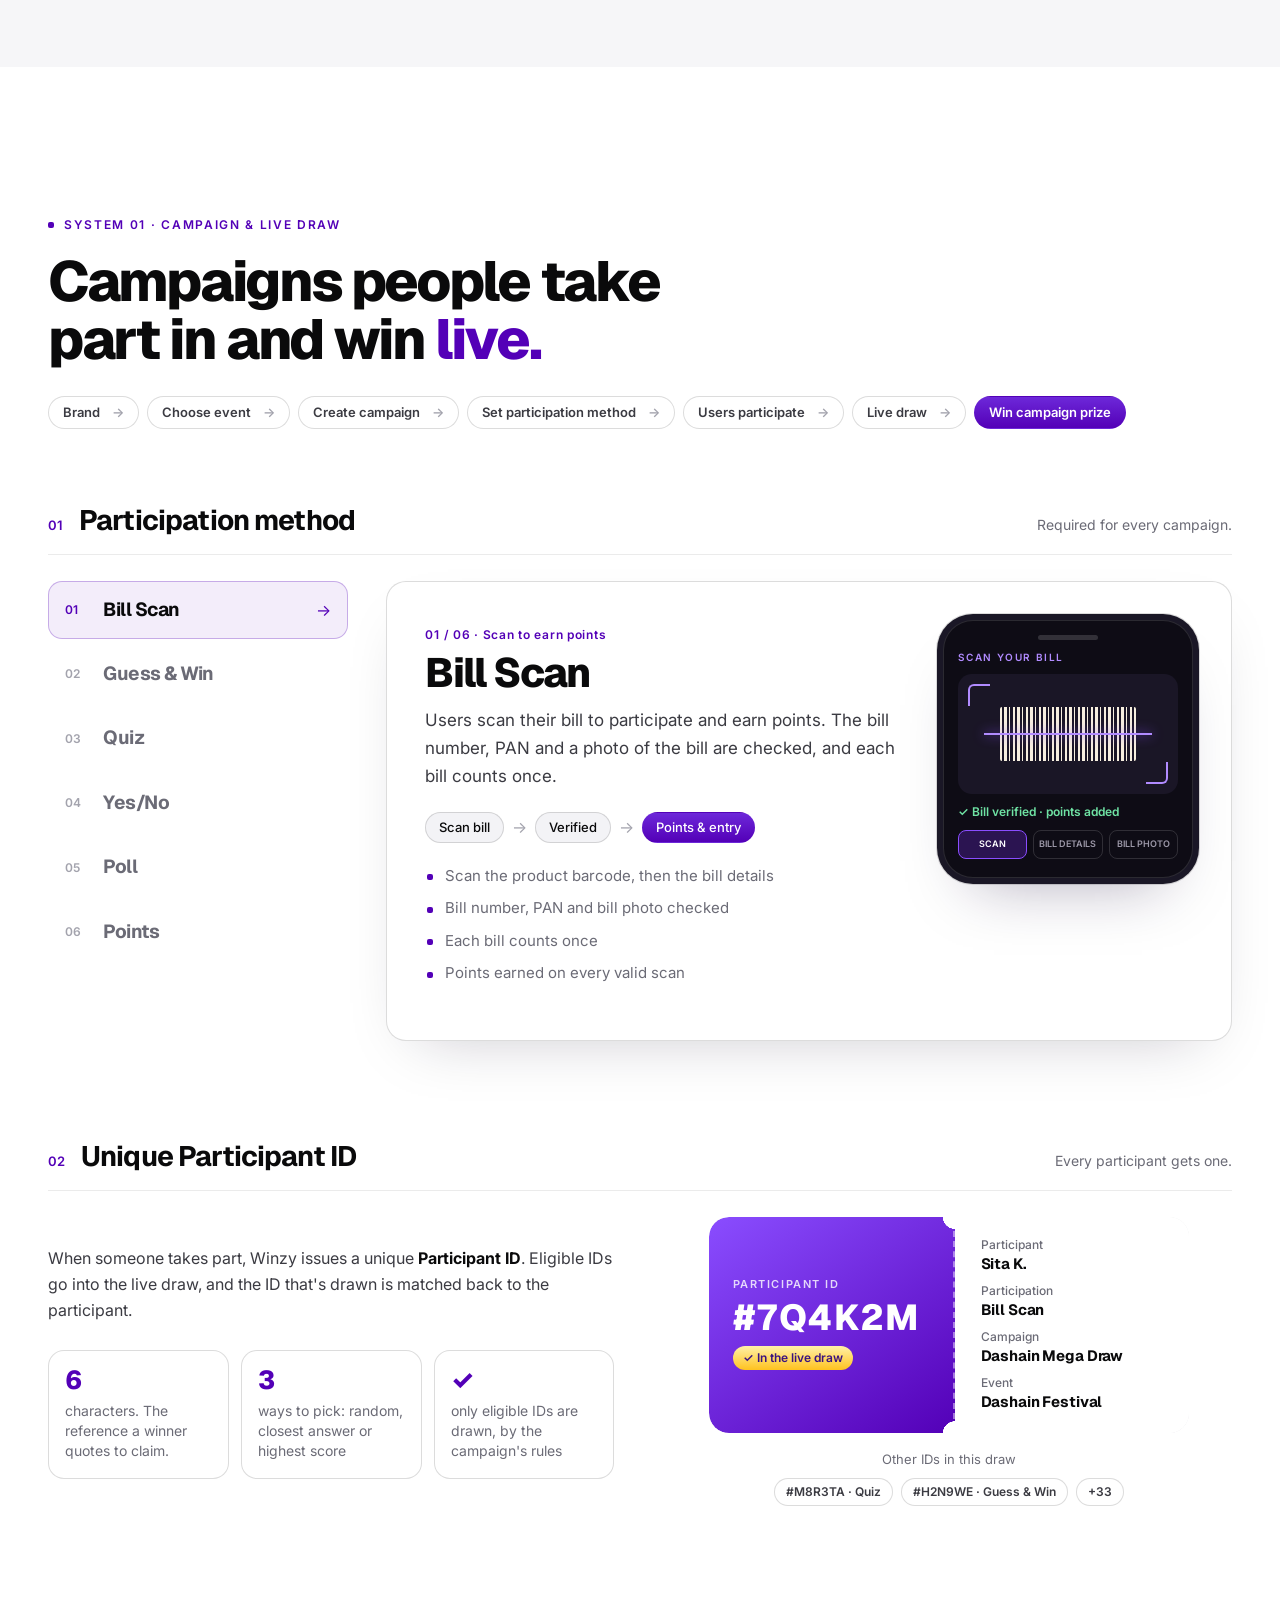
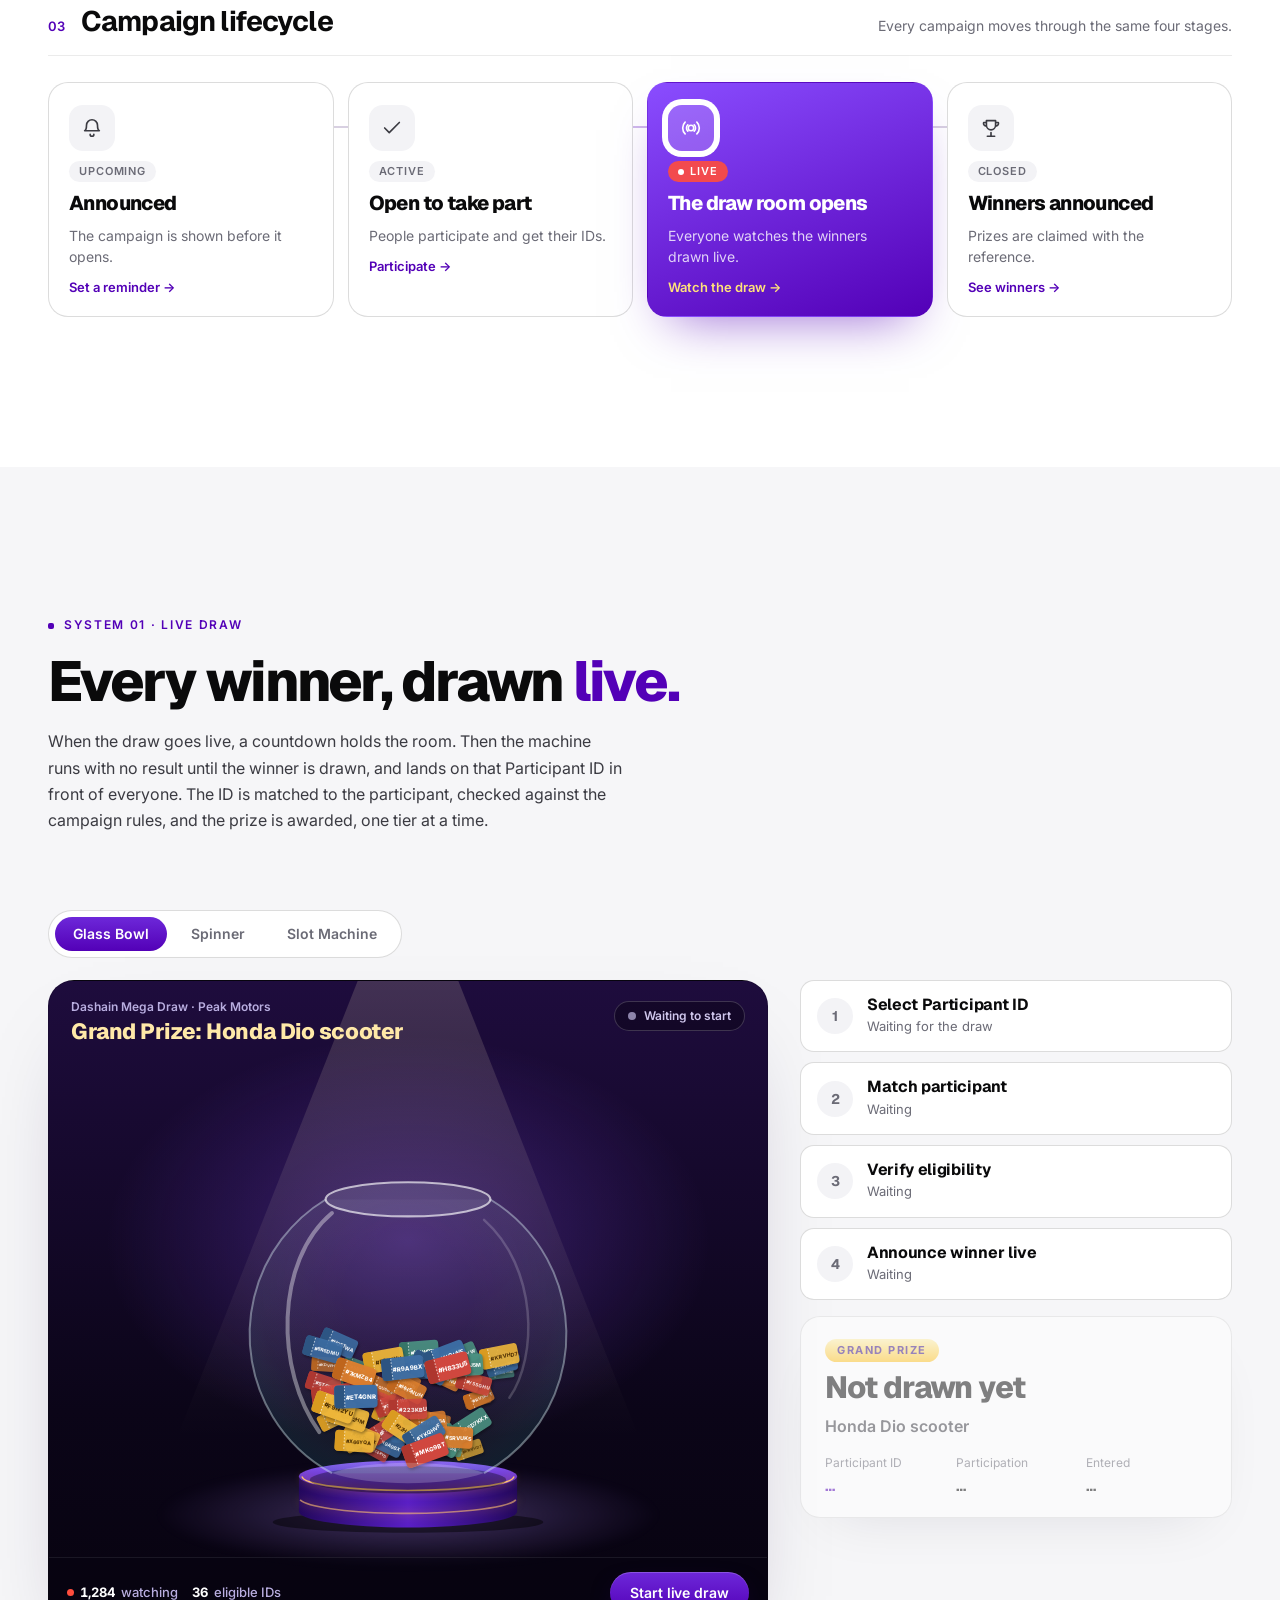
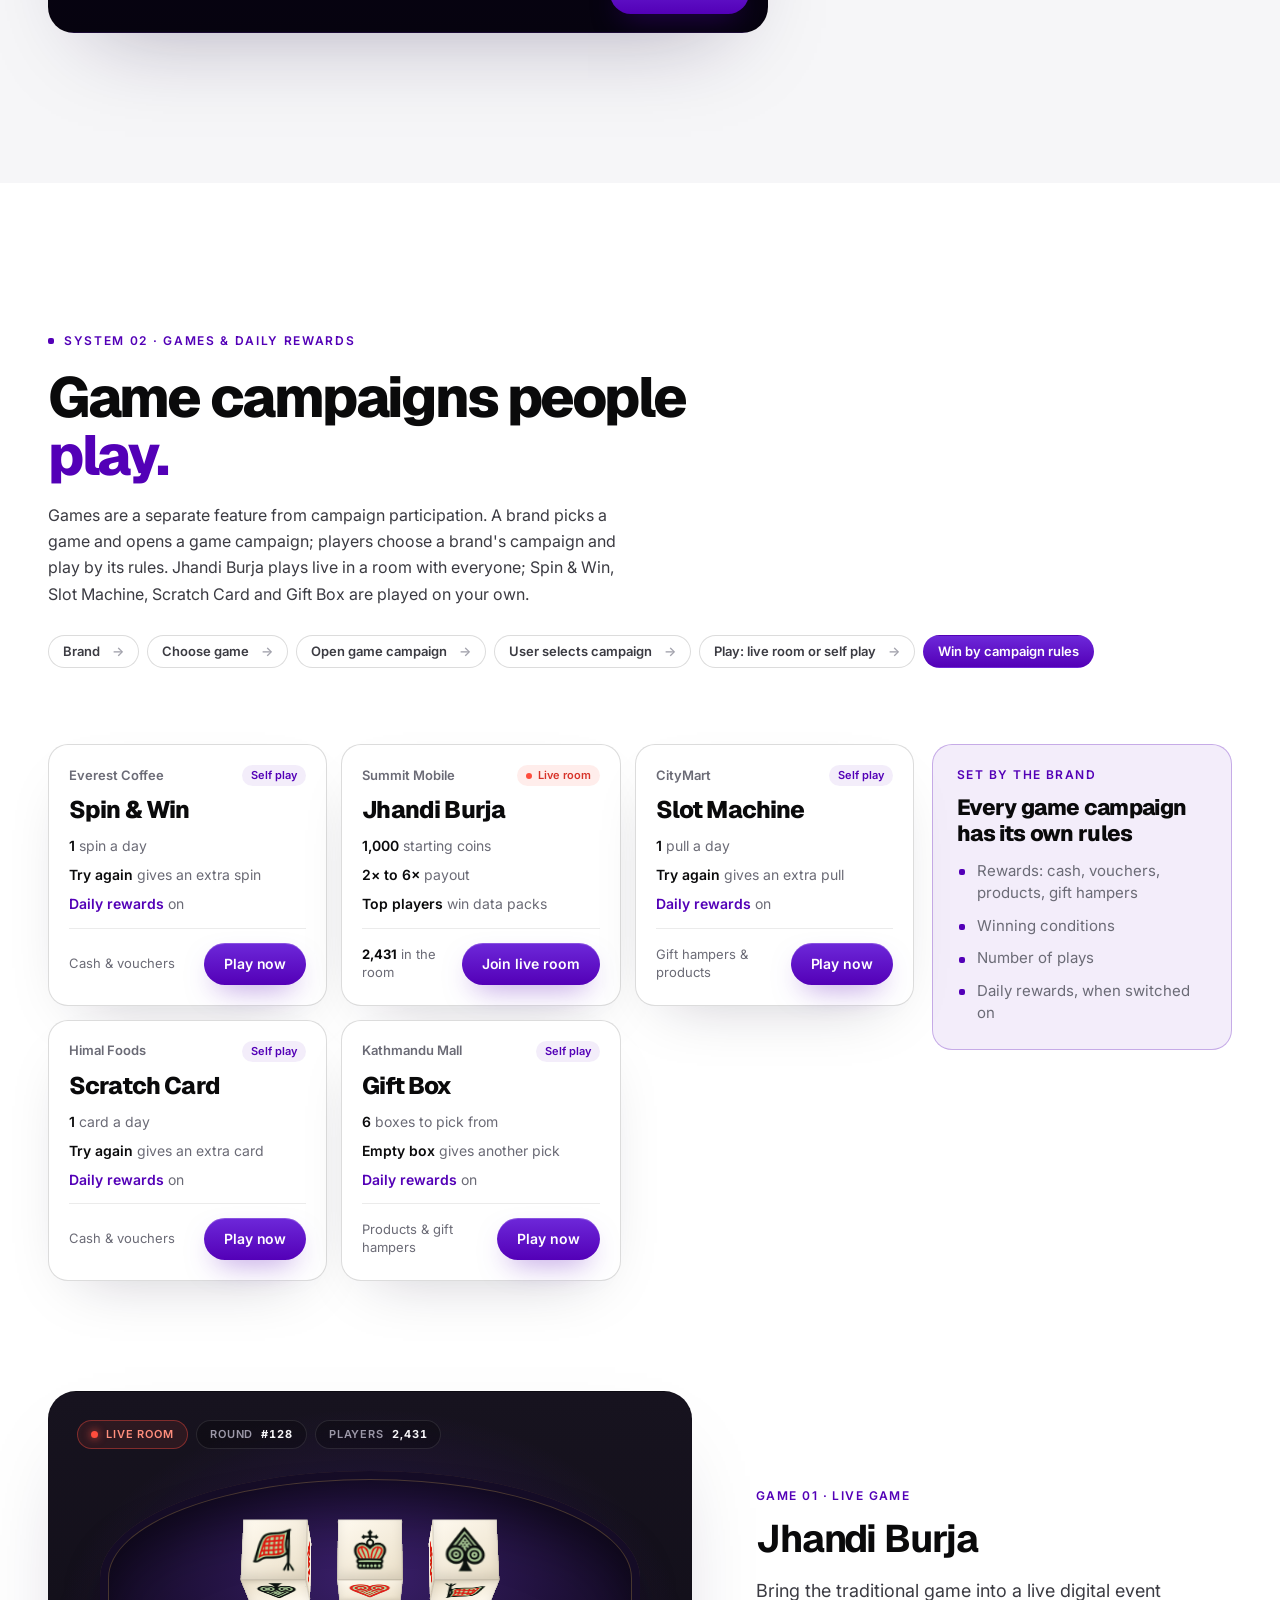
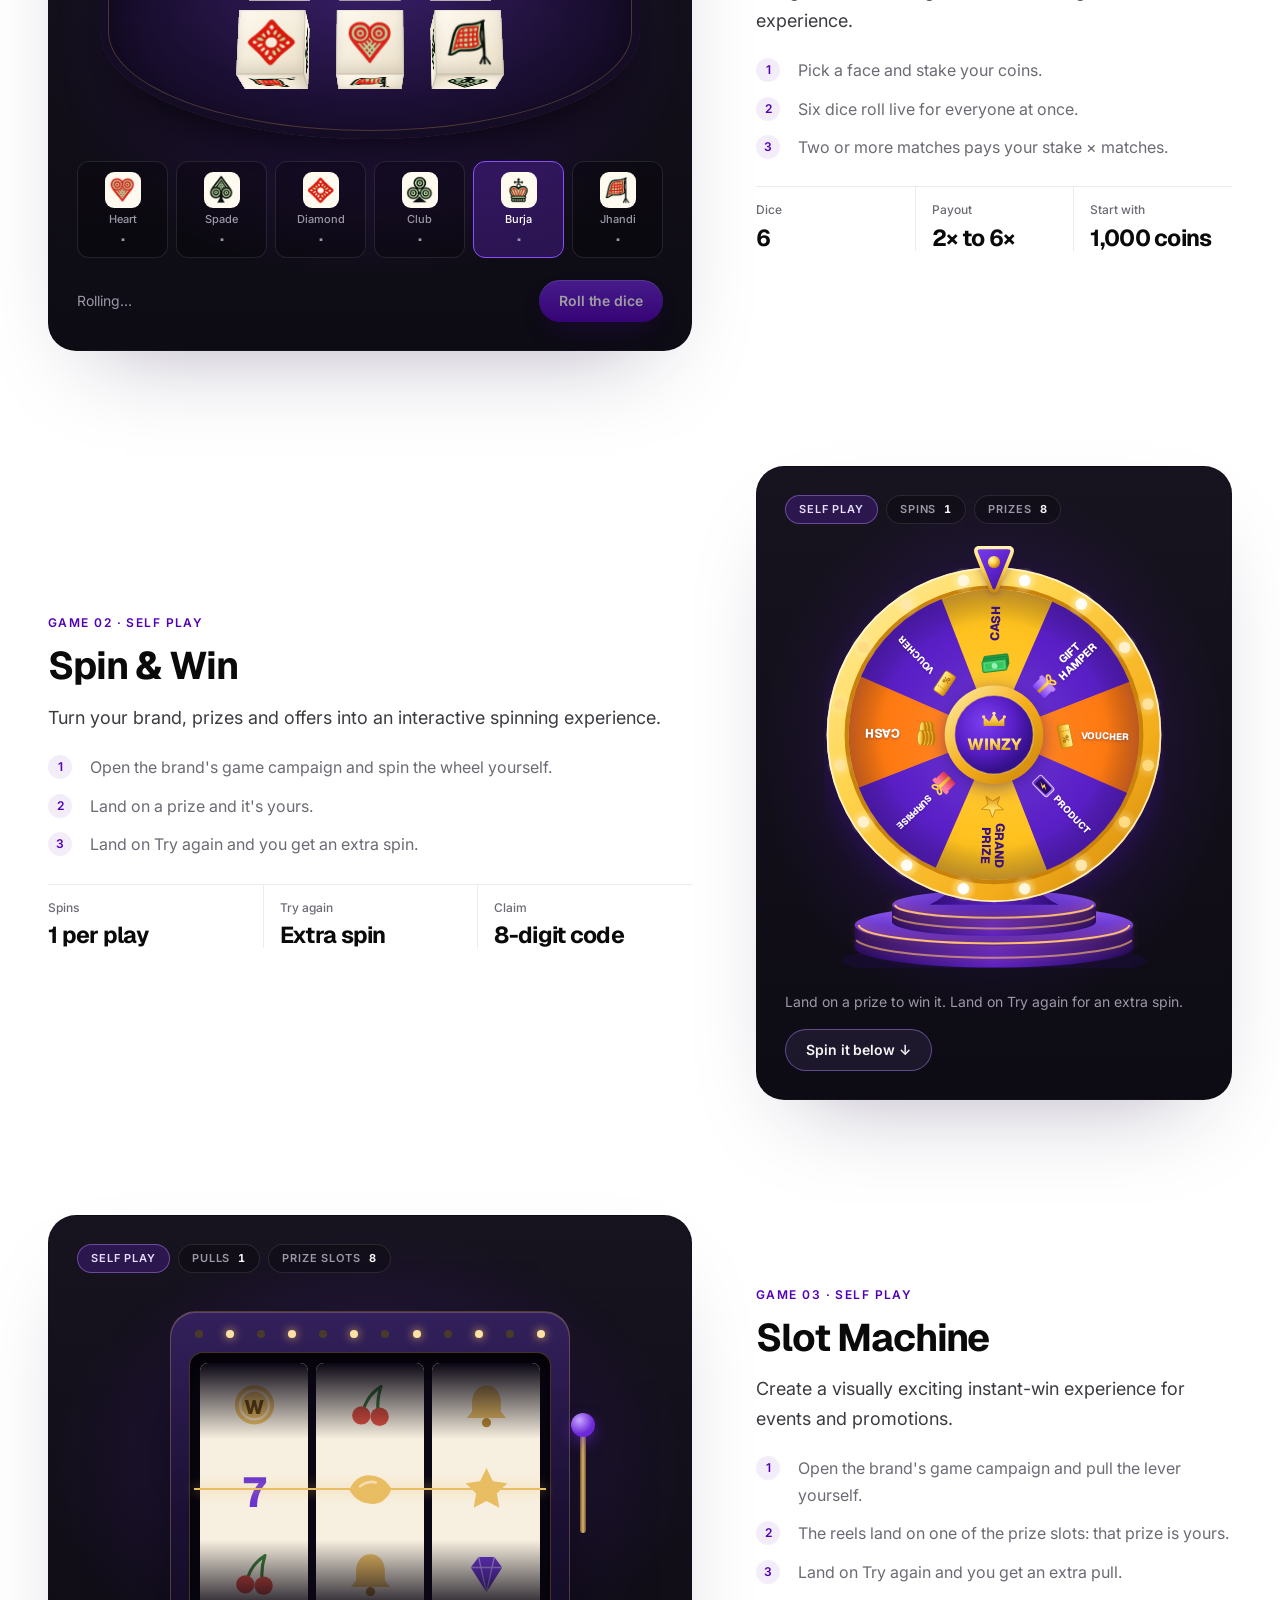
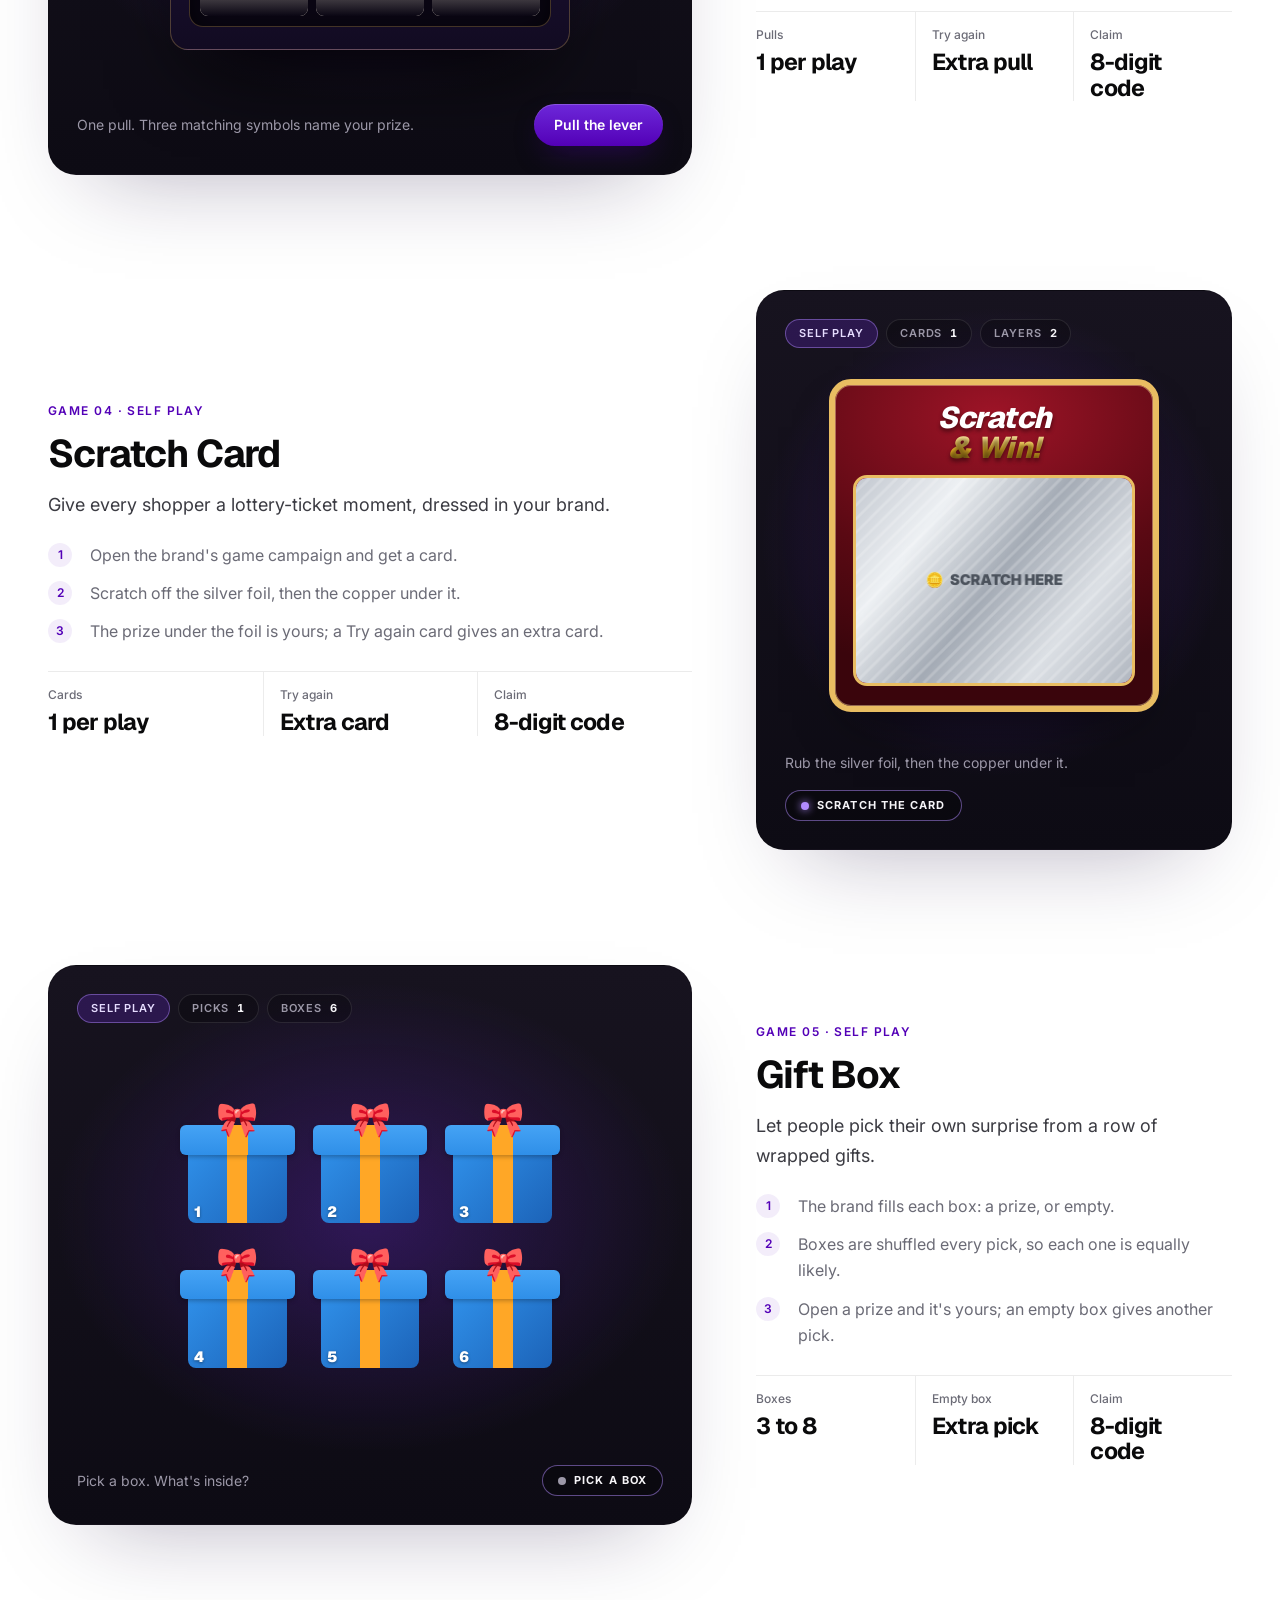
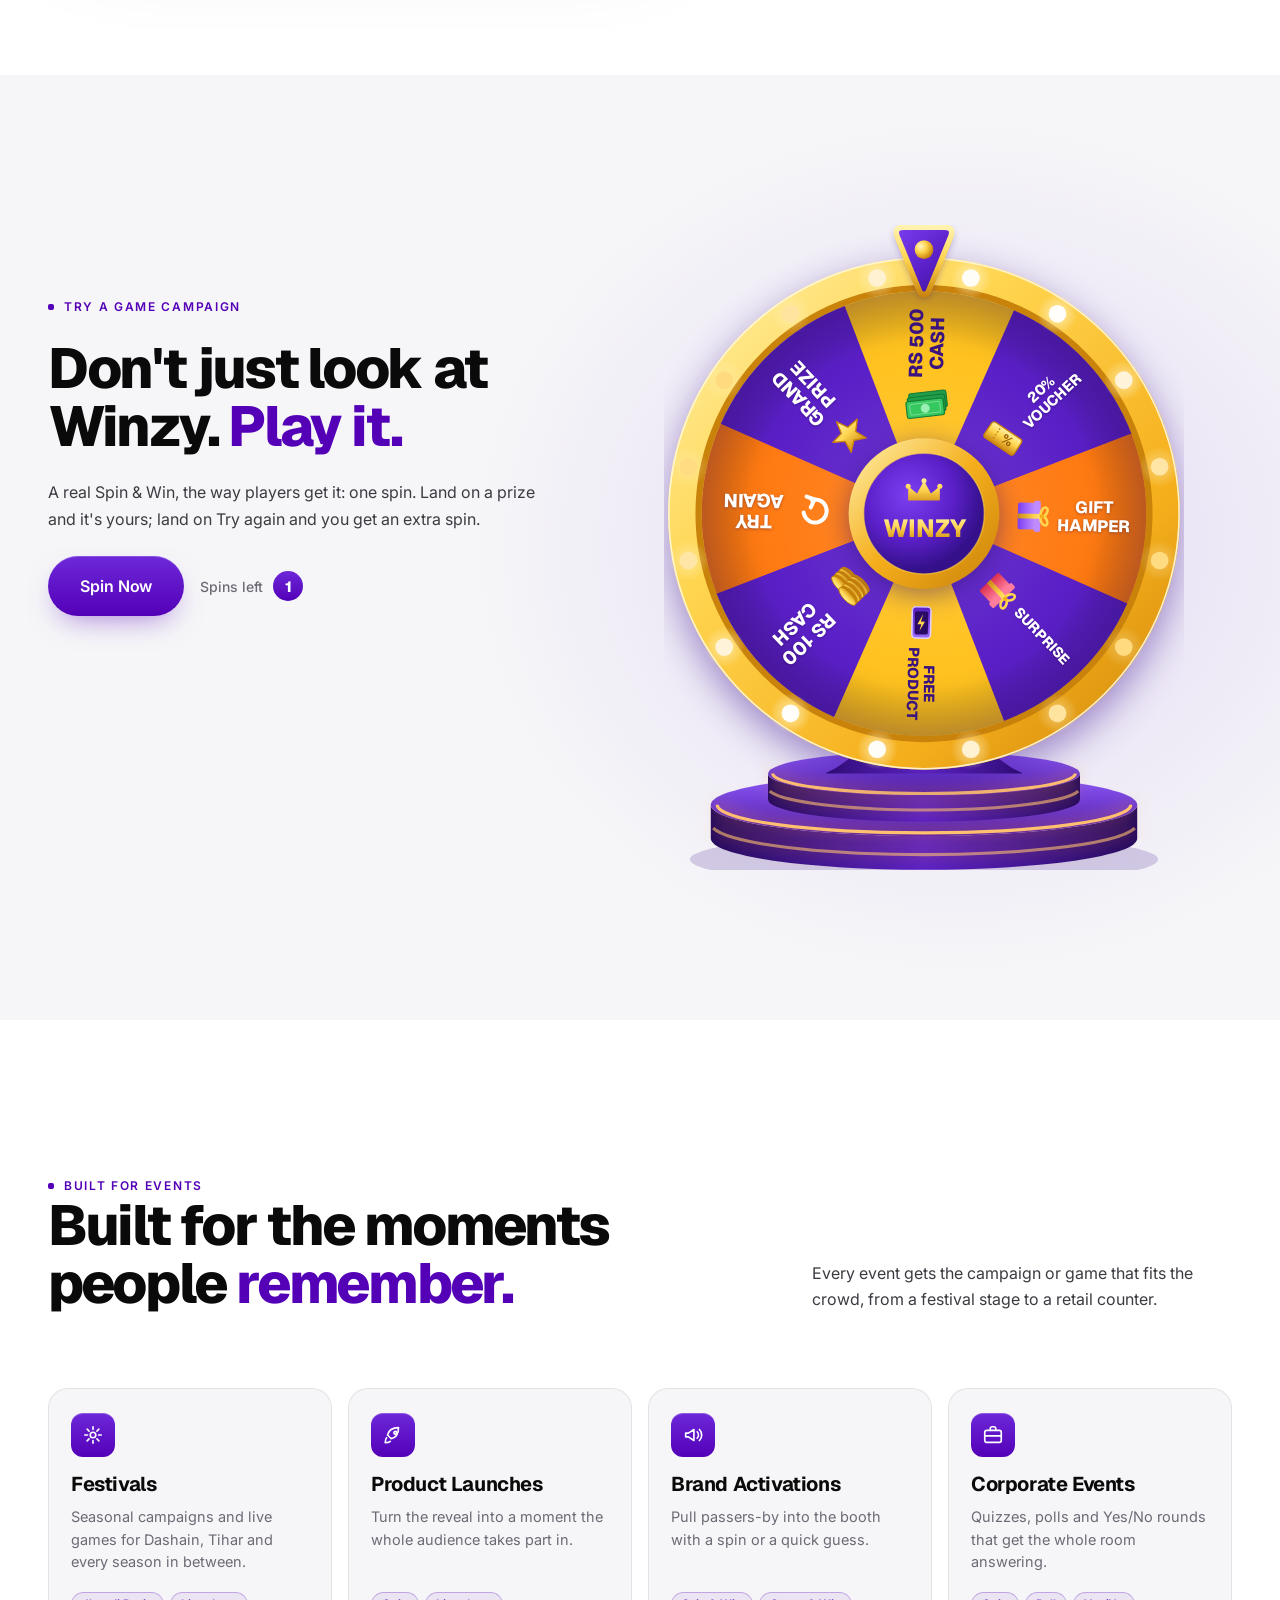
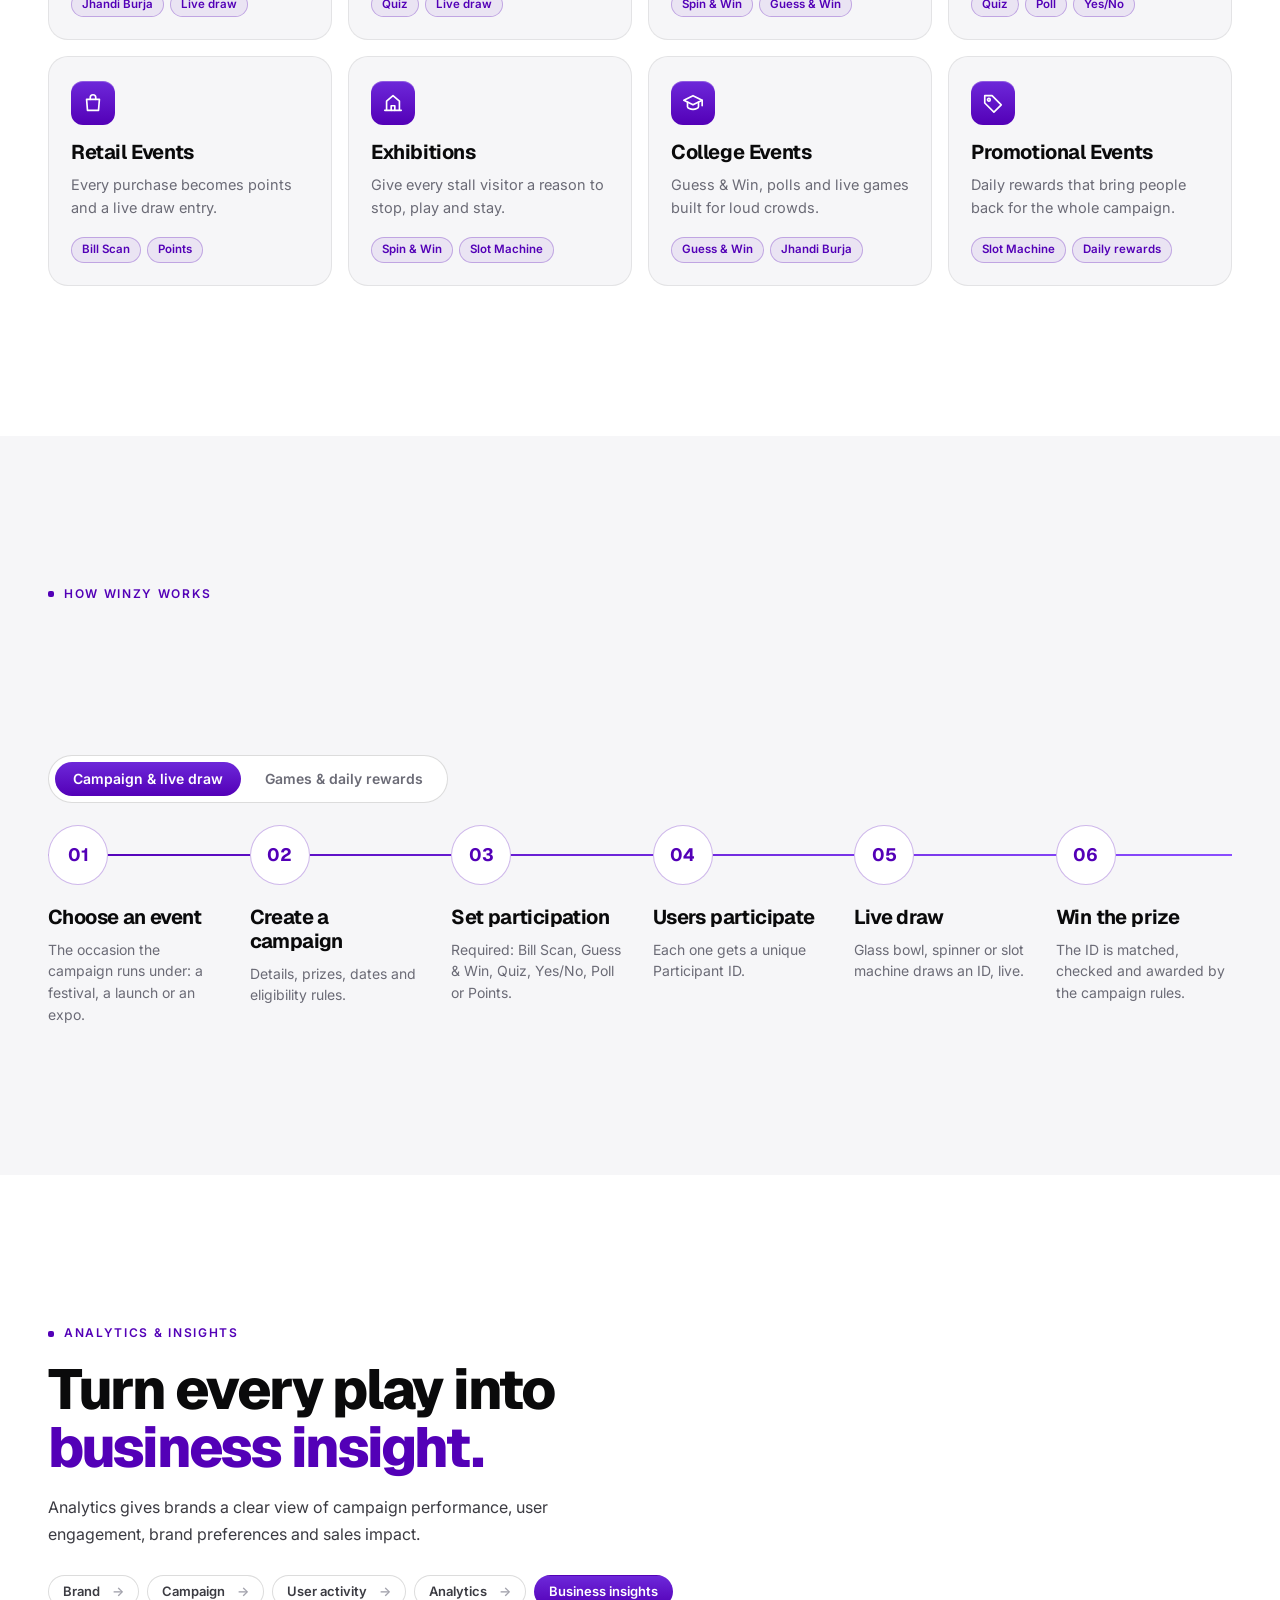
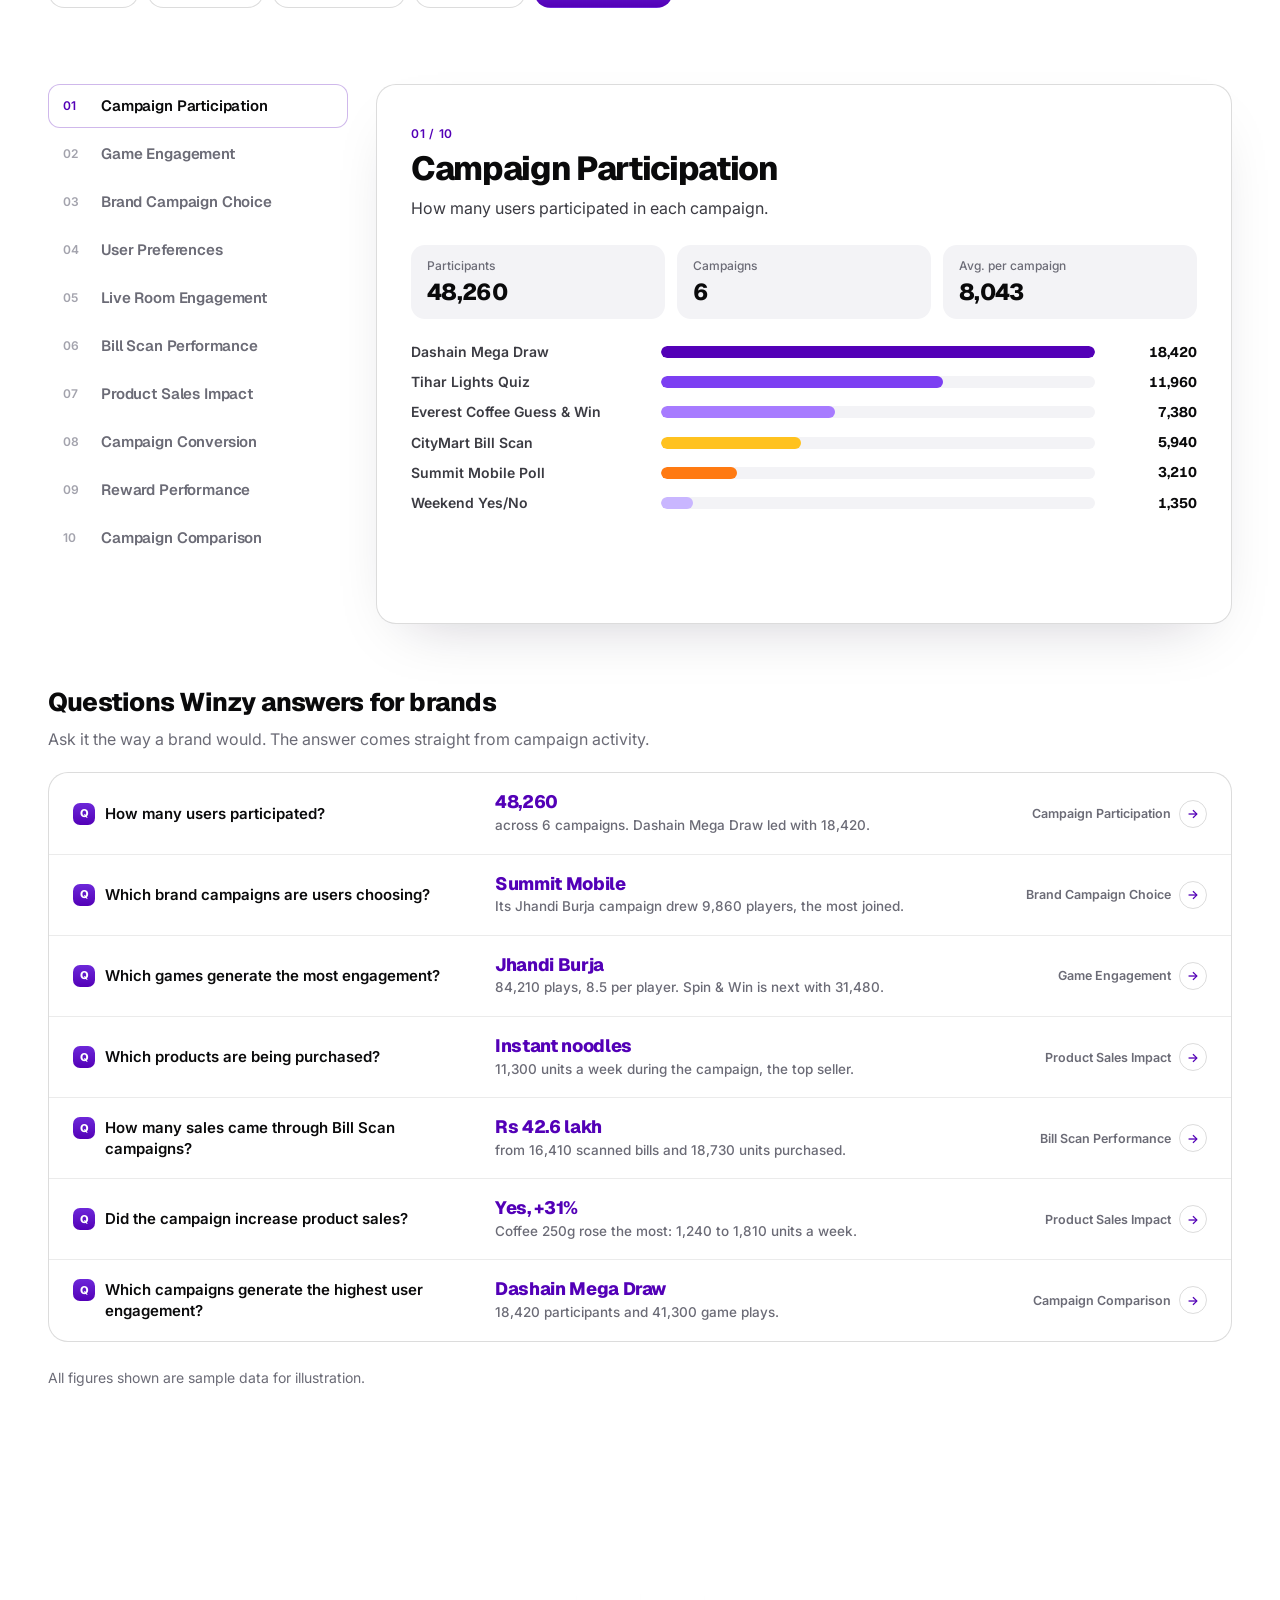
==== commit e5fdc71f: "feat: add status tags for Scratch Card and Gift Box games" ====
--- a/index.html
+++ b/index.html
@@ -468,7 +468,7 @@
         </div>
         <div class="stage-foot">
           <p class="outcome" id="scMsg" aria-live="polite">Rub the silver foil, then the copper under it.</p>
-          <button class="btn btn-primary btn-sm" id="scBtn">New card</button>
+          <span class="st-tag" id="scTag" aria-live="polite"><i></i><b>Scratch the card</b></span>
         </div>
       </div>
       <div class="game-copy rv" style="--d:120ms">
@@ -491,7 +491,7 @@
         <div class="gb-grid" id="gbGrid" role="group" aria-label="Pick a gift box"></div>
         <div class="stage-foot">
           <p class="outcome" id="gbMsg" aria-live="polite">Pick a box. What's inside?</p>
-          <button class="btn btn-primary btn-sm" id="gbBtn">Shuffle the boxes</button>
+          <span class="st-tag" id="gbTag" aria-live="polite"><i></i><b>Pick a box</b></span>
         </div>
       </div>
       <div class="game-copy rv" style="--d:120ms">
--- a/styles.css
+++ b/styles.css
@@ -862,6 +862,11 @@
 .q-go i{ font-style:normal; display:grid; place-items:center; width:28px; height:28px; flex:none; border-radius:50%; border:1px solid var(--line-2); color:var(--accent); transition:background .25s, color .25s, border-color .25s, transform .3s var(--ease); }
 .an-q-list button:hover .q-go{ color:var(--accent); }
 .an-q-list button:hover .q-go i{ background:var(--accent); border-color:var(--accent); color:#fff; transform:translateX(3px); }
+/* ---------- Status tag: where a self-play demo is, not a button ---------- */
+.st-tag{ display:inline-flex; align-items:center; gap:8px; padding:9px 15px; border-radius:999px; border:1px solid rgba(177,139,255,.5); background:rgba(0,0,0,.25); font:700 11px/1 var(--sans); letter-spacing:.1em; text-transform:uppercase; color:var(--stage-ink); }
+.st-tag i{ width:8px; height:8px; border-radius:50%; background:var(--stage-muted); }
+.st-tag.busy i{ background:var(--stage-accent); box-shadow:0 0 8px var(--stage-accent); }
+
 /* ---------- Game 04 · Scratch Card ---------- */
 .sc-ticket{
   position:relative; z-index:1; width:min(100%, 330px); margin:auto; padding:18px 18px 20px; border-radius:22px;
@@ -890,19 +895,26 @@
 .gb-body{ position:absolute; left:7%; right:7%; bottom:0; height:62%; border-radius:0 0 8px 8px; background:linear-gradient(135deg, #2f8fe8, #1c63b8); }
 .gb-body::before{ content:""; position:absolute; left:40%; width:20%; top:0; bottom:0; background:#ffa726; }
 .gb-num{ position:absolute; left:6px; bottom:4px; font:900 15px/1 var(--display); color:#fff; text-shadow:0 1px 3px rgba(0,0,0,.4); }
-.gb-lid{ position:absolute; left:0; right:0; bottom:60%; height:26%; border-radius:6px; background:linear-gradient(180deg, #45a3f5, #2f8fe8); box-shadow:0 2px 4px rgba(0,0,0,.25); transition:transform .45s cubic-bezier(.2,1.4,.4,1), opacity .45s var(--ease); }
+.gb-lid{ position:absolute; left:0; right:0; bottom:60%; height:26%; border-radius:6px; background:linear-gradient(180deg, #45a3f5, #2f8fe8); box-shadow:0 2px 4px rgba(0,0,0,.25); z-index:3; transition:transform .5s cubic-bezier(.2,1.5,.4,1); }
 .gb-lid::before{ content:""; position:absolute; left:41%; width:18%; top:0; bottom:0; background:#ffa726; }
 .gb-lid::after{ content:"🎀"; position:absolute; left:50%; bottom:62%; transform:translateX(-50%); font-size:clamp(22px, 5vw, 34px); line-height:1; }
-.gb-box.open .gb-lid{ transform:translate(30%, -140%) rotate(28deg); opacity:0; }
-.gb-box.open .gb-body{ background:linear-gradient(180deg, #0d2e57 0 22%, #2f8fe8 22%, #1c63b8); }
+/* Open: the lid lifts, tips a little and hovers above the box, bow and all. */
+.gb-box.open .gb-lid{ transform:translate(3%, -230%) rotate(-9deg); animation:gbHover 1.4s ease-in-out .5s infinite alternate; }
+@keyframes gbHover{ from{ transform:translate(3%, -230%) rotate(-9deg) } to{ transform:translate(3%, -250%) rotate(-7deg) } }
+/* The opening, then the prize rising out of it, then the box's front over its lower half. */
+.gb-hole{ position:absolute; left:7%; right:7%; bottom:55%; height:15%; border-radius:6px; background:linear-gradient(180deg, #0b2547, #14427e); border:3px solid #2f8fe8; opacity:0; z-index:0; }
+.gb-box.open .gb-hole{ opacity:1; }
+.gb-body{ z-index:2; }
 .gb-box.wobble{ animation:gbWobble .42s ease-in-out infinite; }
 @keyframes gbWobble{ 0%,100%{ transform:rotate(0) } 25%{ transform:rotate(-6deg) } 75%{ transform:rotate(6deg) } }
-.gb-out{ position:absolute; left:50%; bottom:58%; transform:translate(-50%, 30%) scale(.3); opacity:0; display:grid; justify-items:center; gap:4px; transition:transform .6s cubic-bezier(.2,1.4,.4,1), opacity .3s var(--ease); pointer-events:none; }
-.gb-box.open .gb-out{ transform:translate(-50%, 0) scale(1); opacity:1; }
-.gb-out i{ display:grid; place-items:center; width:46px; height:46px; border-radius:50%; background:#fff; font-style:normal; font-size:24px; box-shadow:0 0 18px rgba(177,139,255,.8); }
-.gb-out span{ white-space:nowrap; font:800 11px/1 var(--sans); padding:4px 8px; border-radius:999px; background:var(--stage-accent); color:#1b0b3a; }
+.gb-out{ position:absolute; left:50%; bottom:54%; z-index:1; transform:translate(-50%, 45%); opacity:0; transition:transform .7s cubic-bezier(.2,1.5,.4,1), opacity .2s var(--ease); pointer-events:none; }
+.gb-box.open .gb-out{ transform:translate(-50%, 0); opacity:1; }
+.gb-out i{ display:grid; place-items:center; width:48px; height:48px; border-radius:50%; background:#fff; font-style:normal; font-size:26px; box-shadow:0 0 18px rgba(177,139,255,.8); }
 .gb-out.empty i{ box-shadow:none; }
-.gb-out.empty span{ background:rgba(0,0,0,.55); color:#fff; }
+/* The prize's name across the front, where the box's number sits in the classic art. */
+.gb-tag{ position:absolute; left:50%; bottom:18%; z-index:4; transform:translateX(-50%) scale(.6); opacity:0; white-space:nowrap; font:800 11px/1 var(--sans); padding:4px 8px; border-radius:999px; background:var(--stage-accent); color:#1b0b3a; box-shadow:0 2px 6px rgba(0,0,0,.3); transition:transform .4s cubic-bezier(.2,1.5,.4,1) .3s, opacity .3s var(--ease) .3s; pointer-events:none; }
+.gb-tag.empty{ background:rgba(0,0,0,.8); color:#fff; }
+.gb-box.open .gb-tag{ transform:translateX(-50%) scale(1); opacity:1; }
 .gb-box.had::after{ content:"It was here!"; position:absolute; left:50%; top:-22px; transform:translateX(-50%); white-space:nowrap; font:800 10px/1 var(--sans); padding:4px 8px; border-radius:999px; background:var(--stage-accent); color:#1b0b3a; }
 .gb-box.had .gb-body{ box-shadow:0 0 22px 4px rgba(177,139,255,.7); }
 
@@ -1039,7 +1051,7 @@
 }
 
 @media (prefers-reduced-motion: reduce){
-  .gb-box.wobble{ animation:none; }
+  .gb-box.wobble,.gb-box.open .gb-lid{ animation:none; }
   html{ scroll-behavior:auto; }
   *,*::before,*::after{ animation-duration:.001ms !important; animation-iteration-count:1 !important; }
   .js .rv{ transition-duration:.001ms !important; }
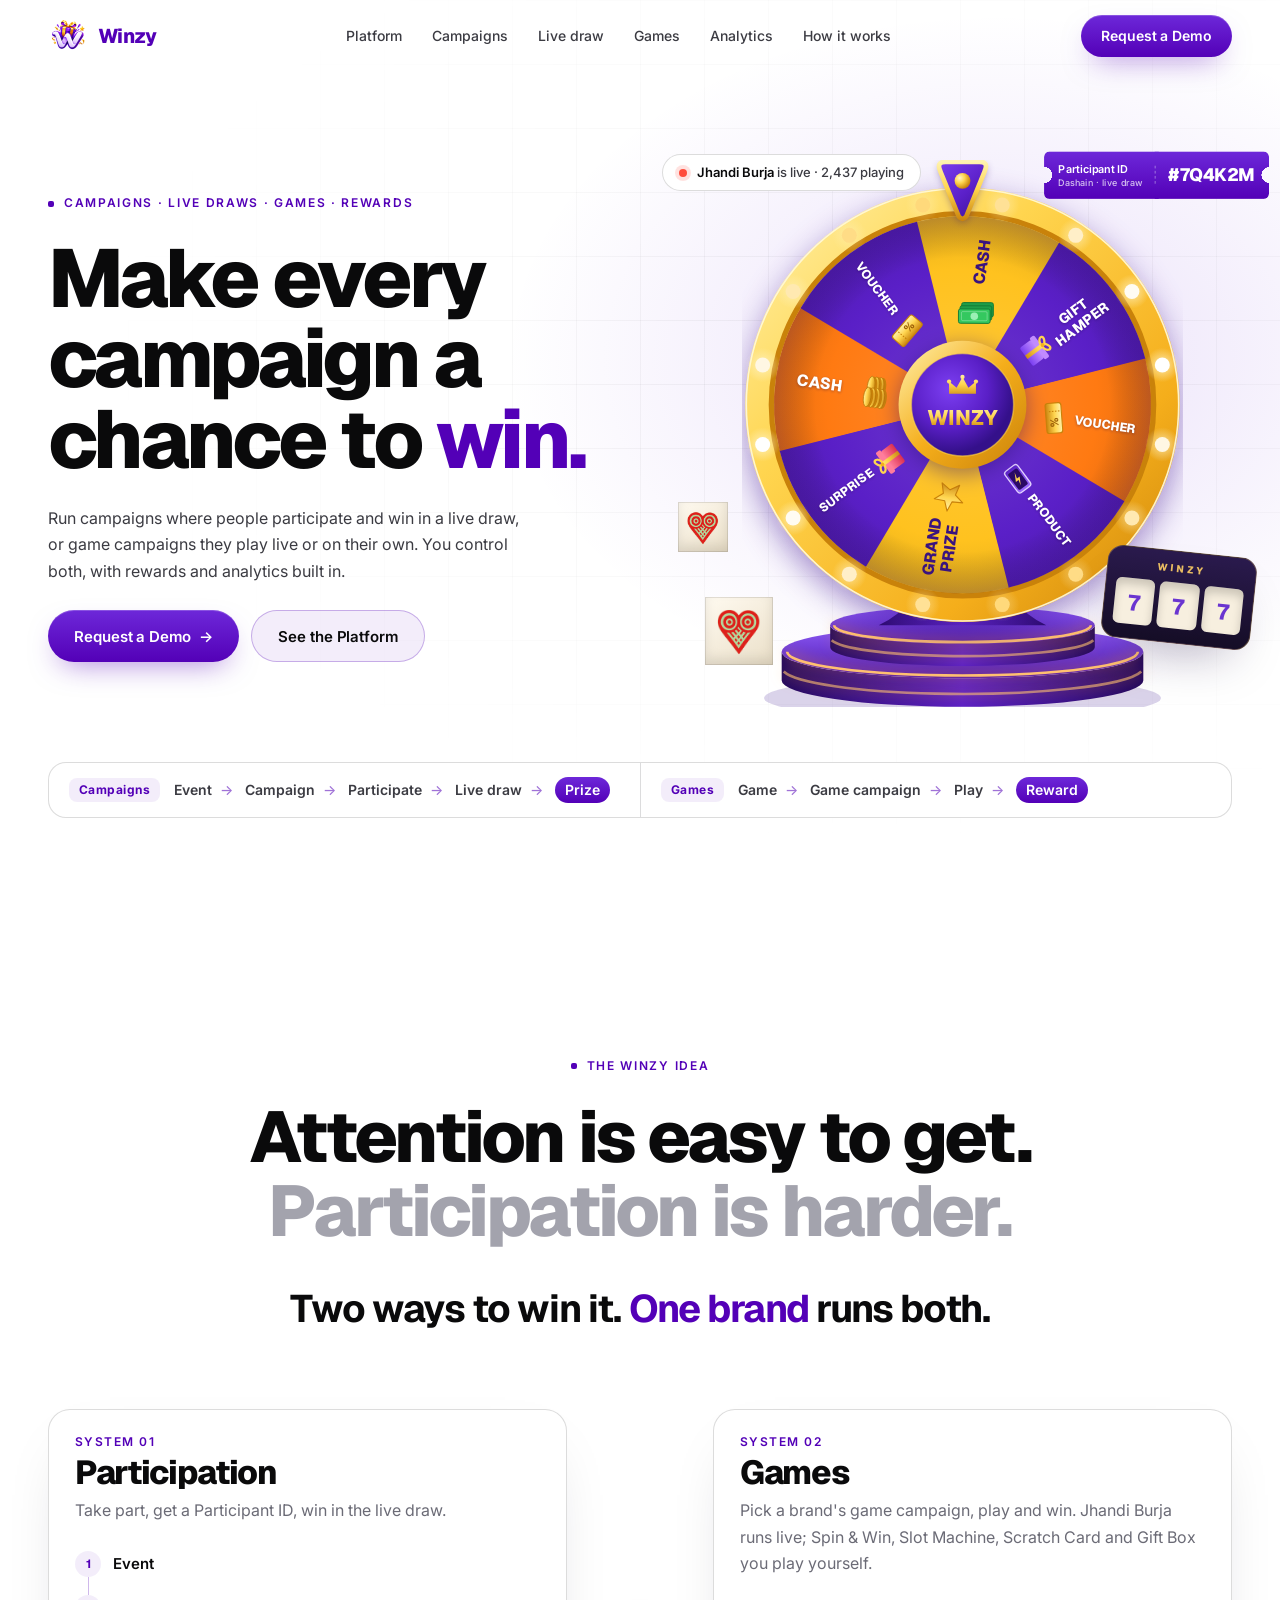
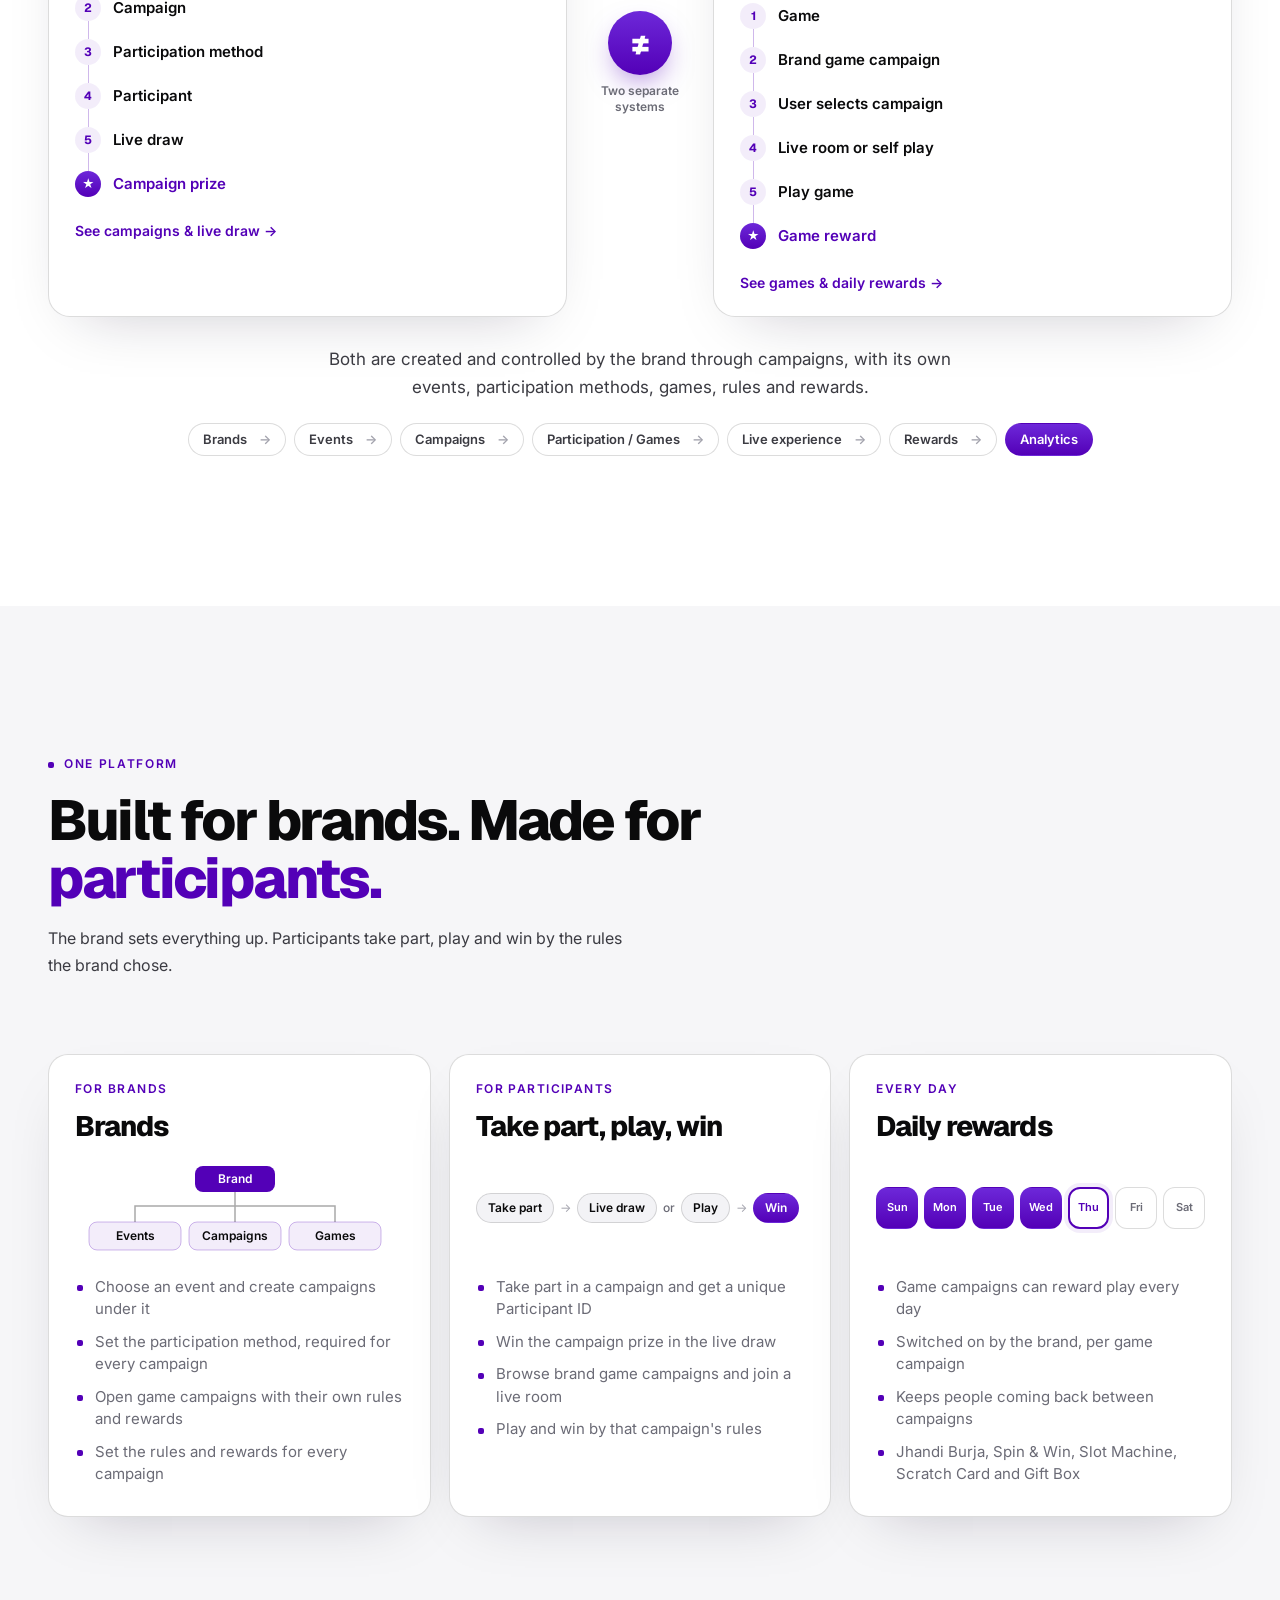
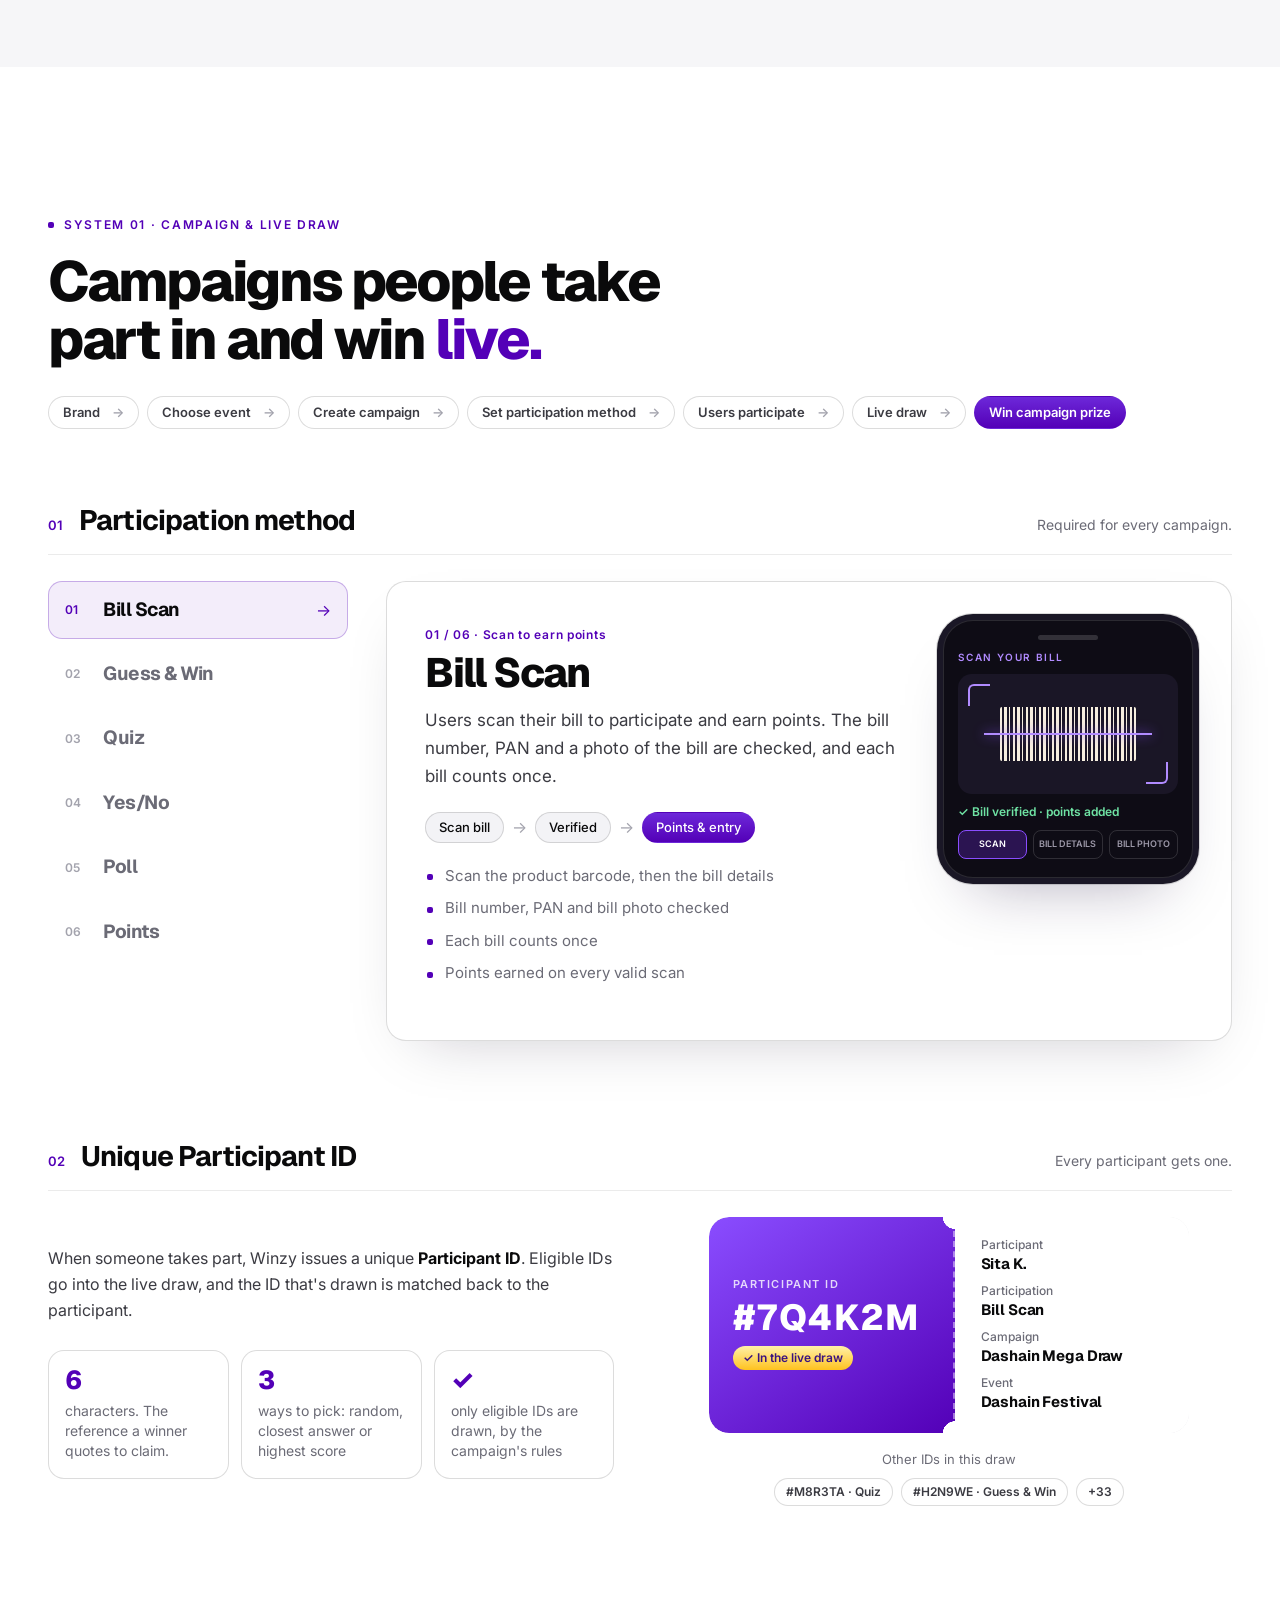
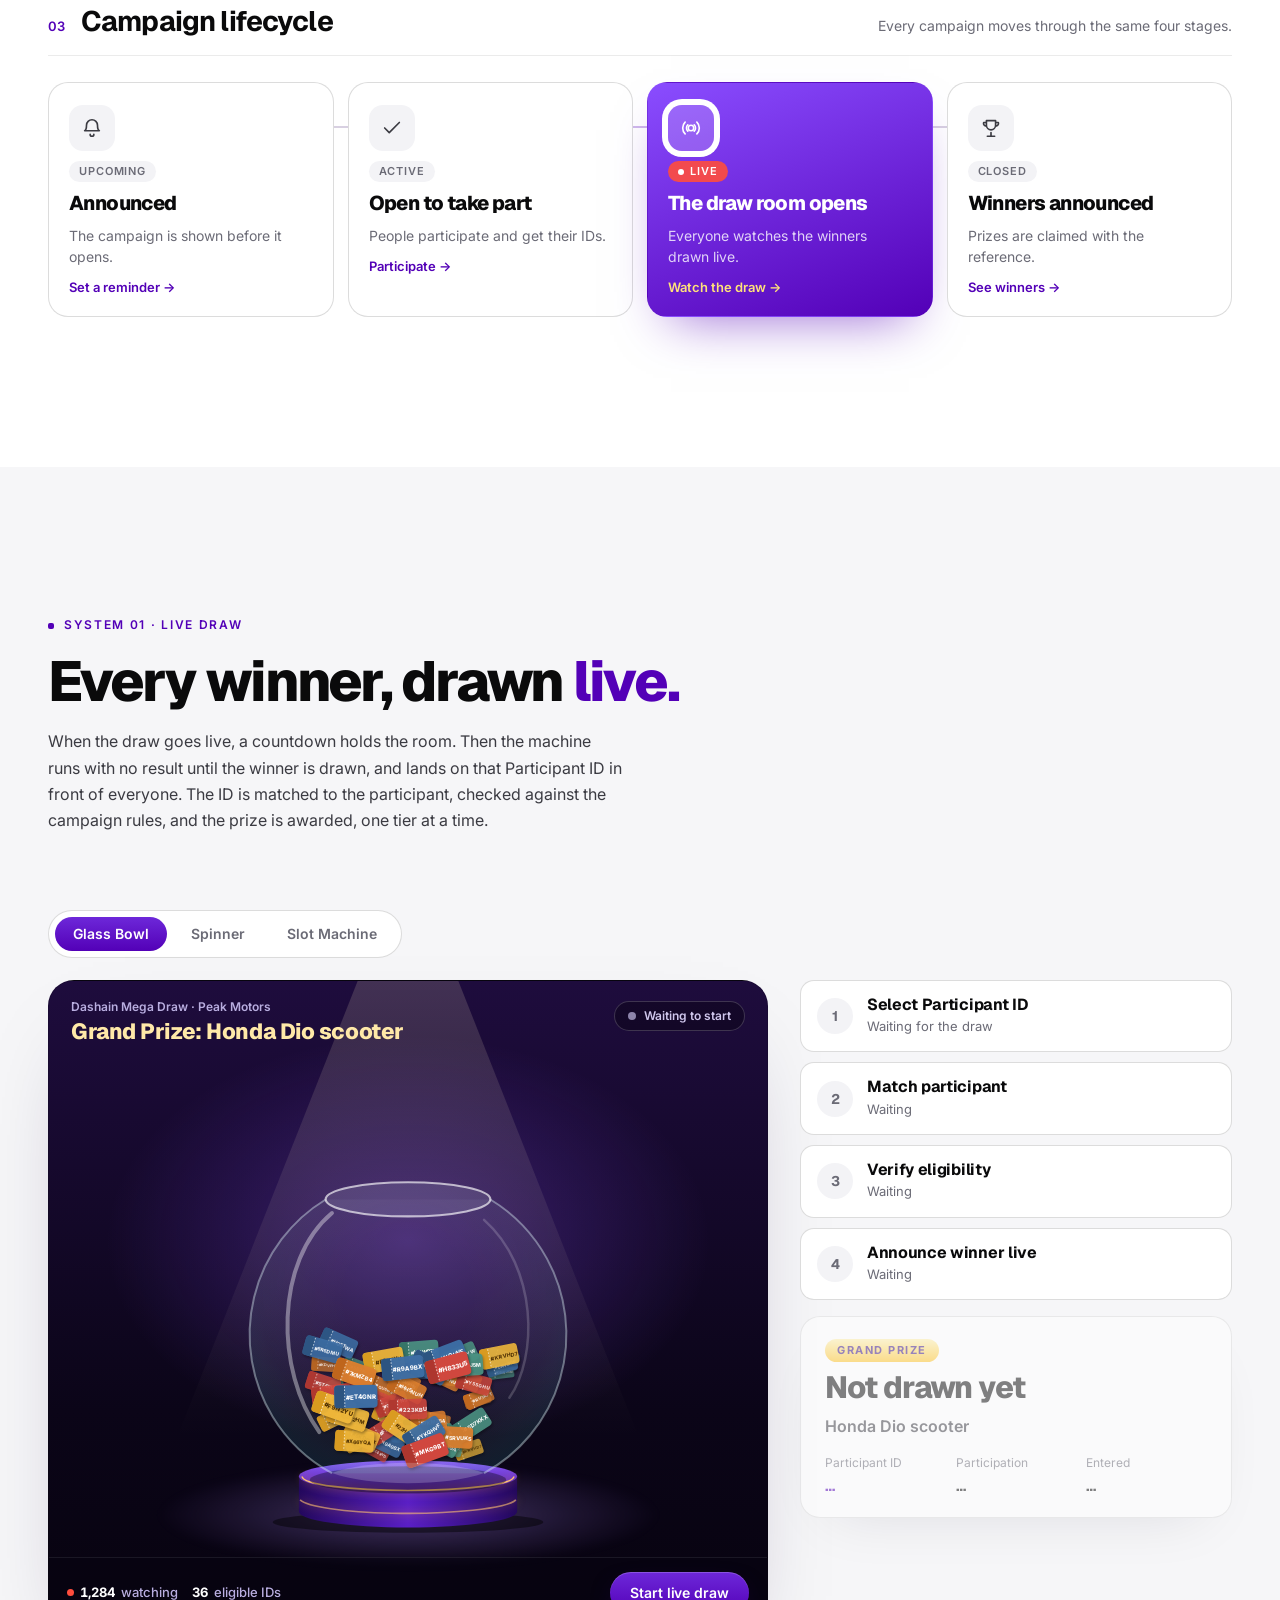
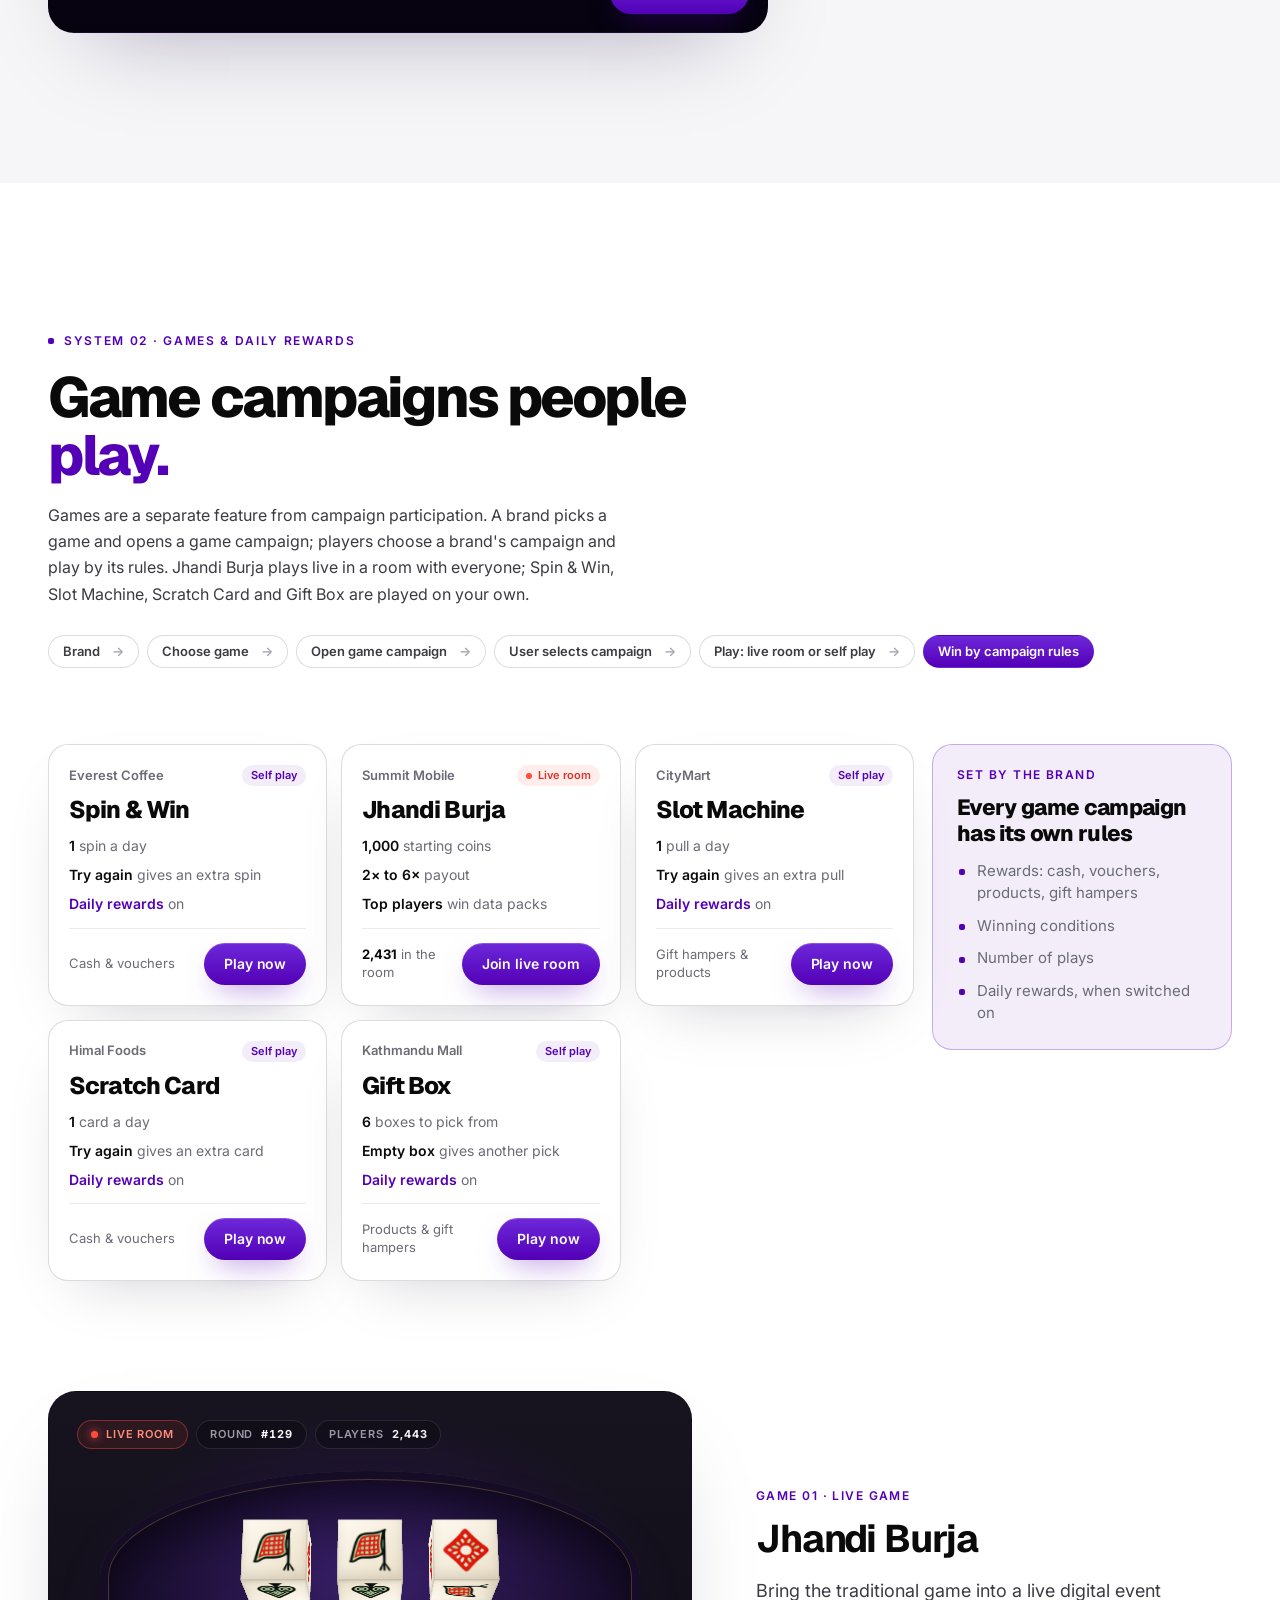
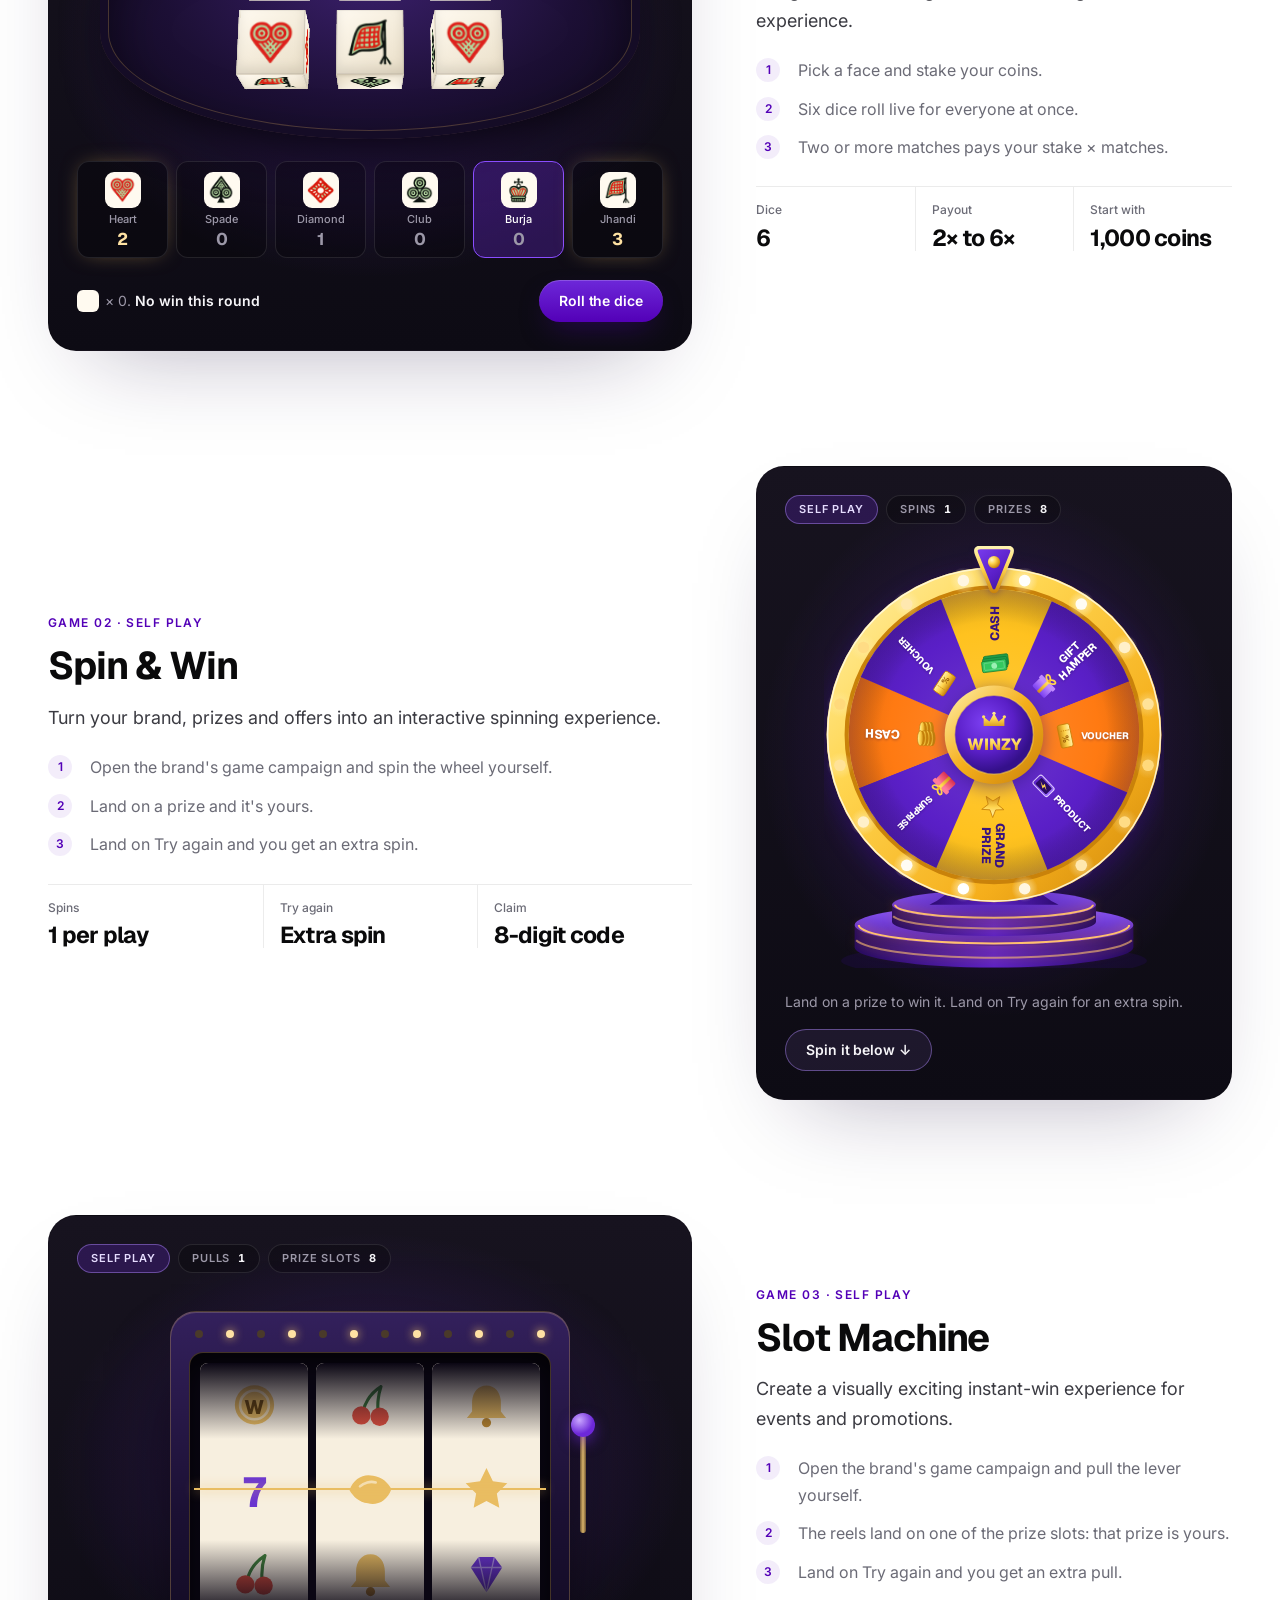
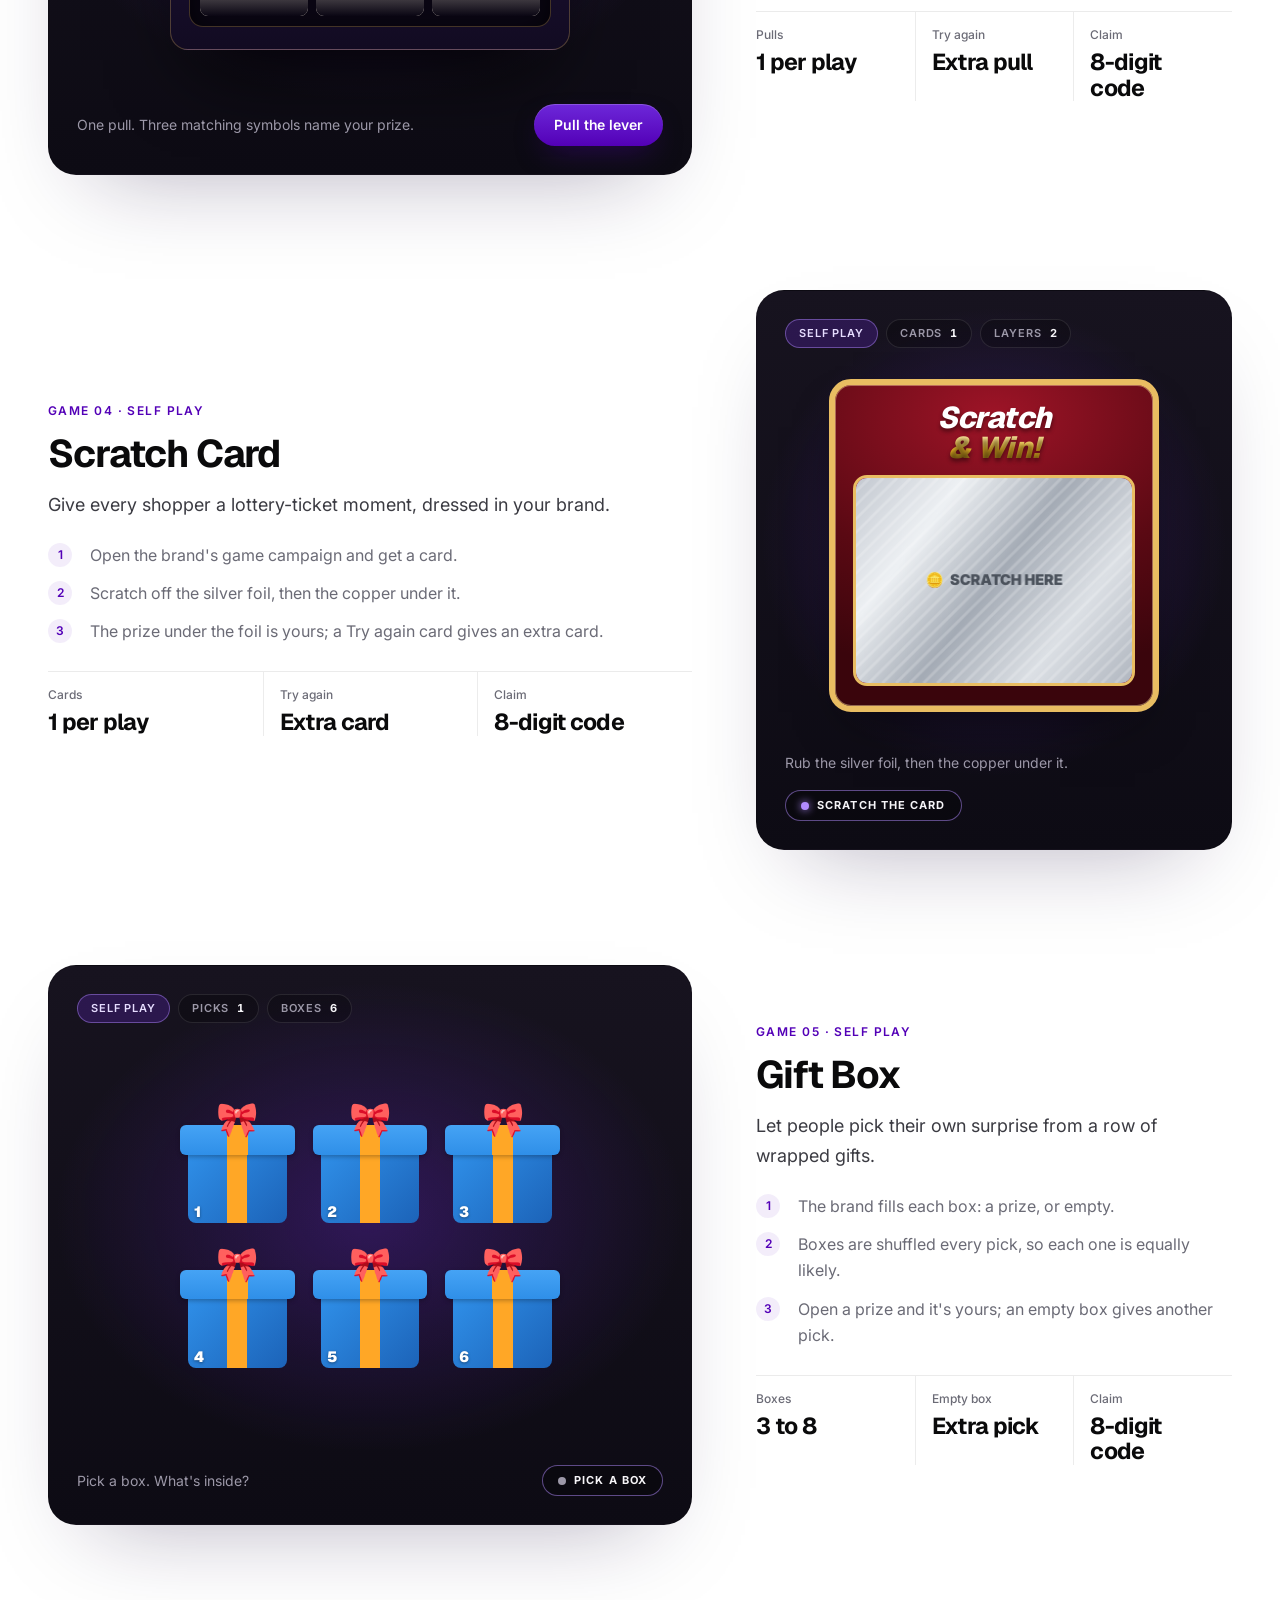
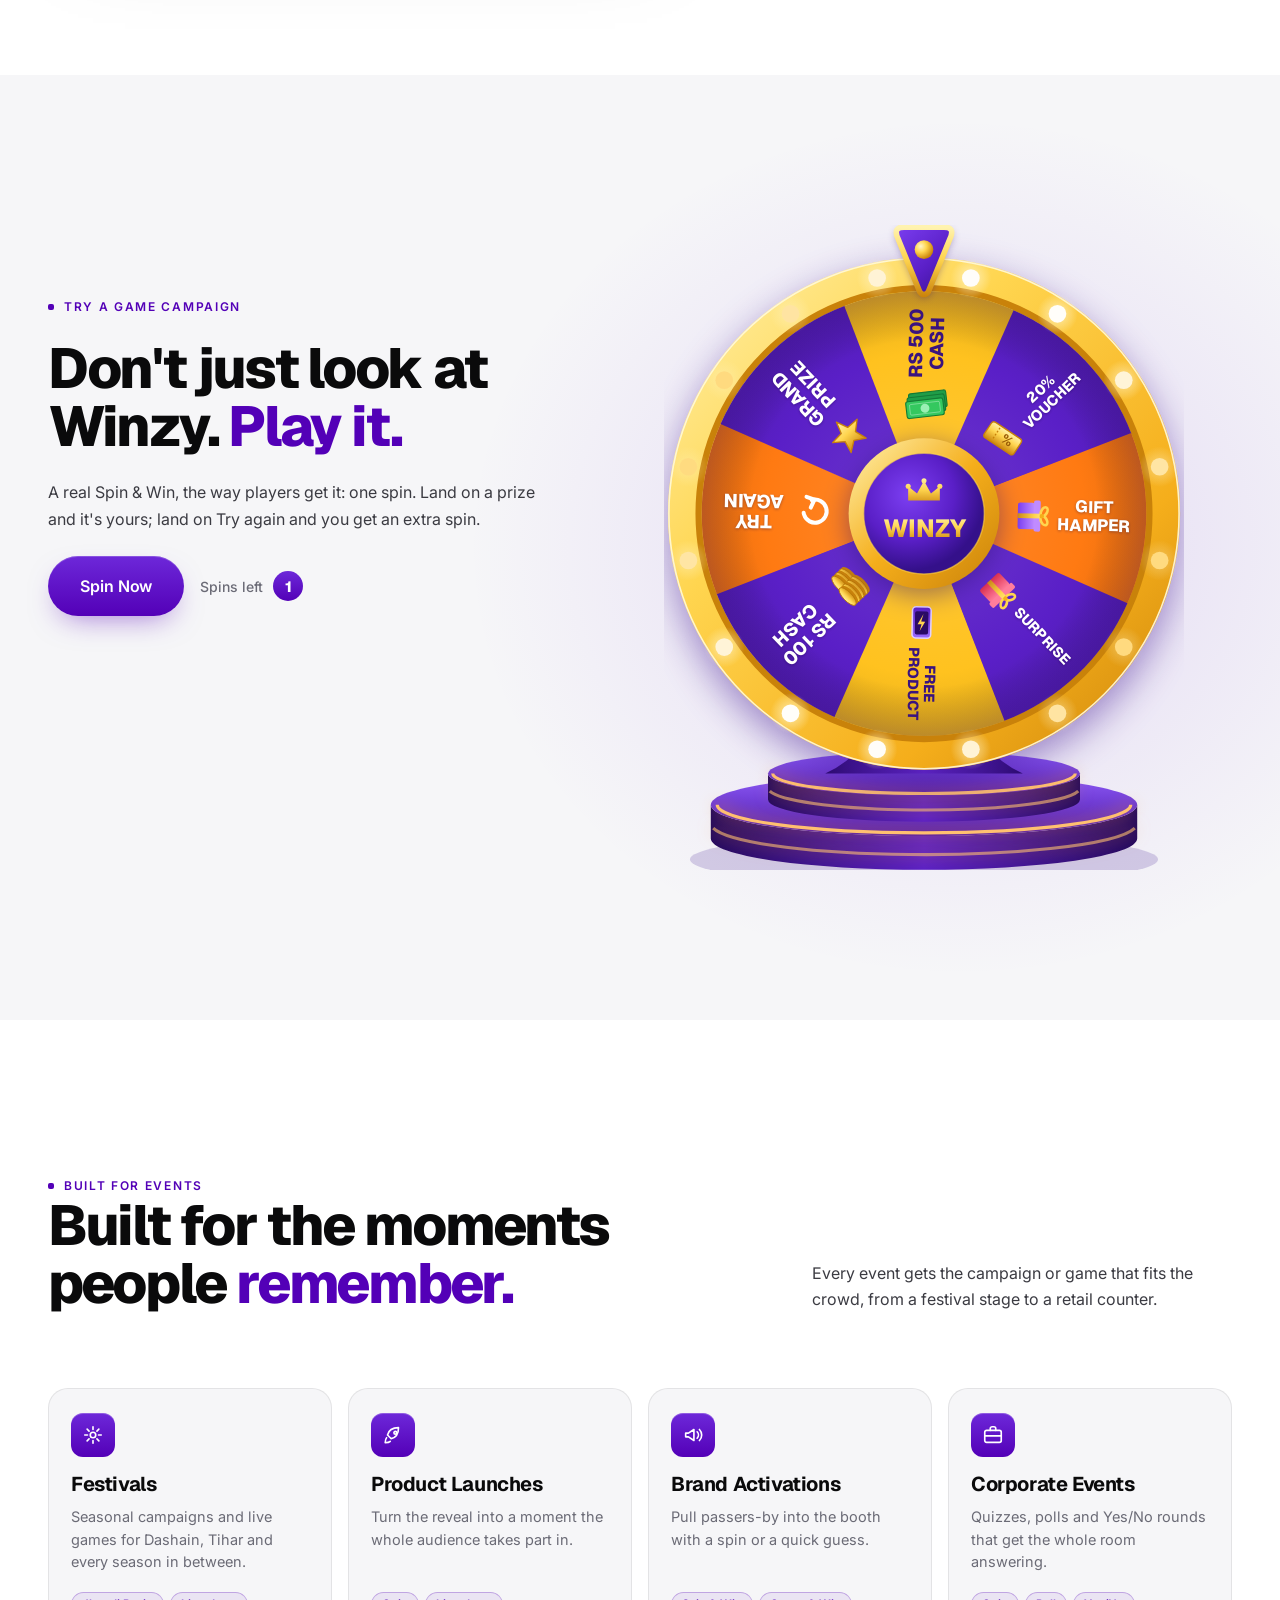
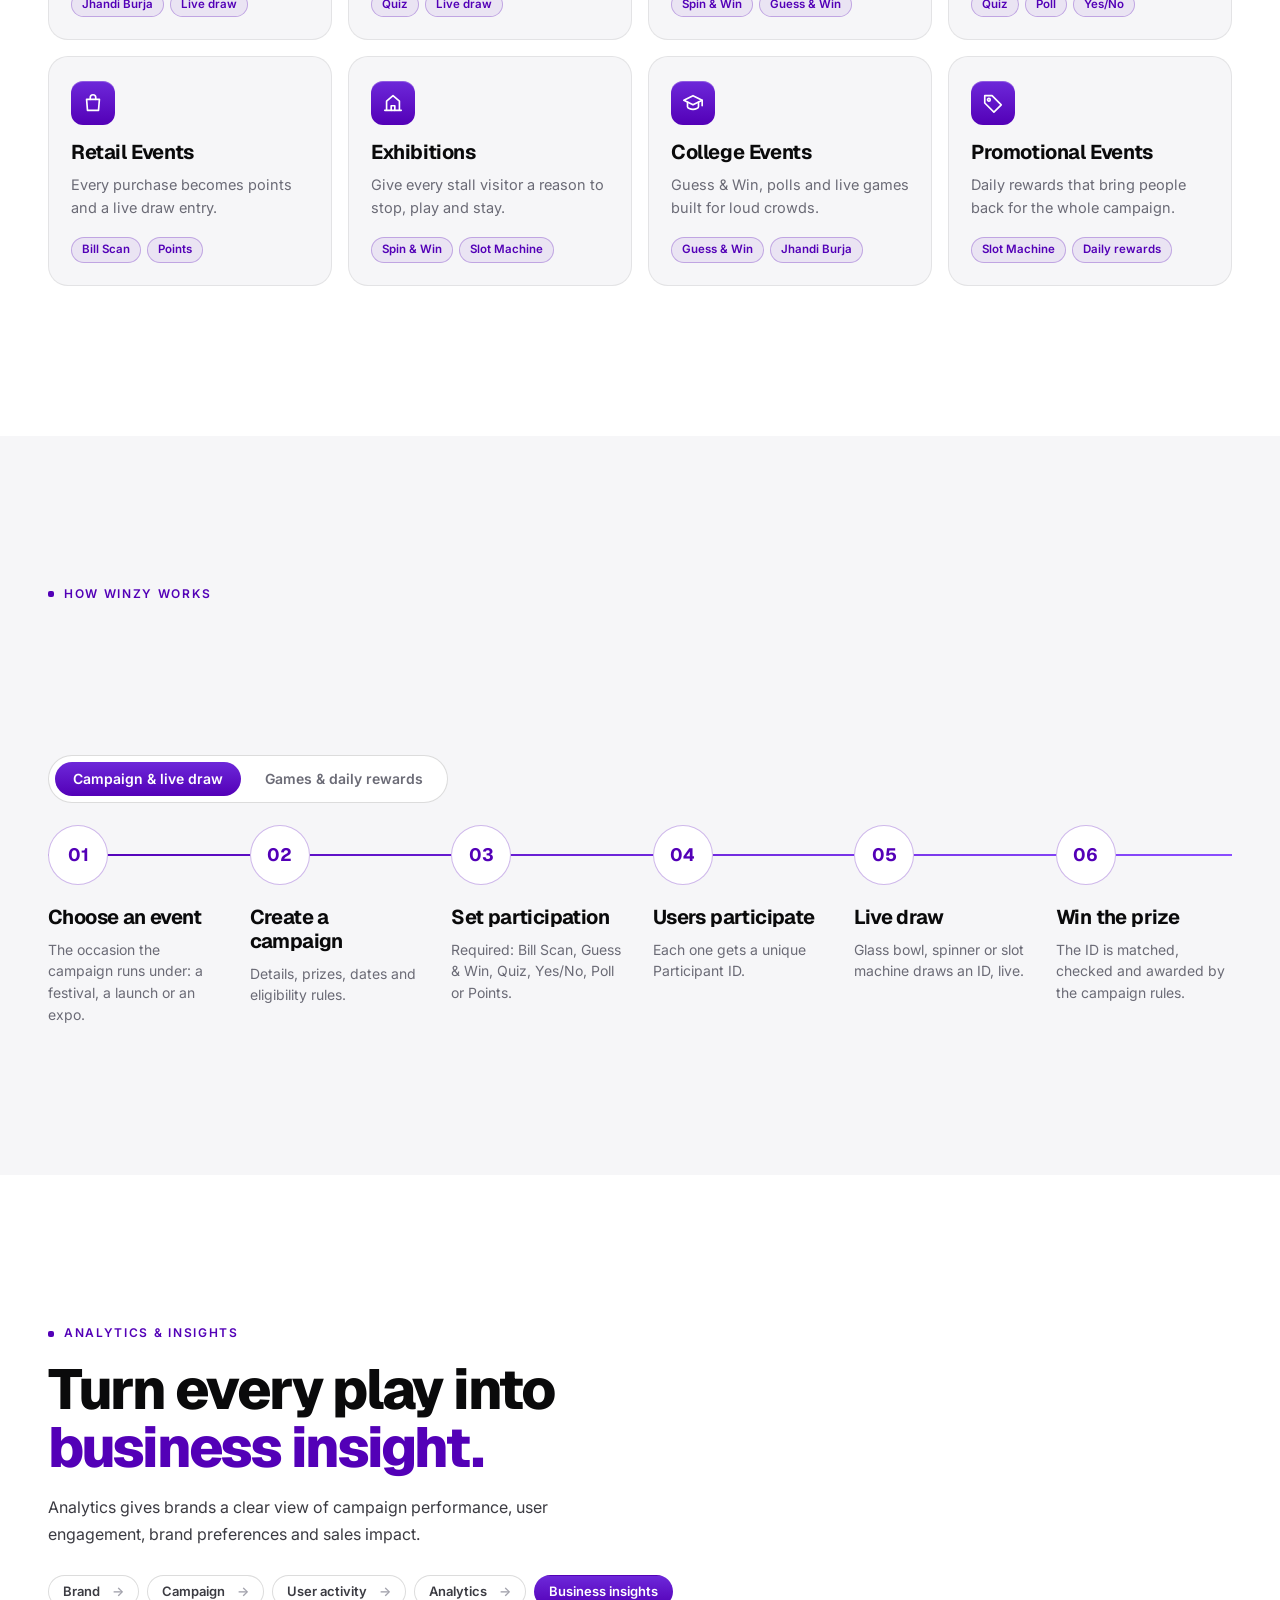
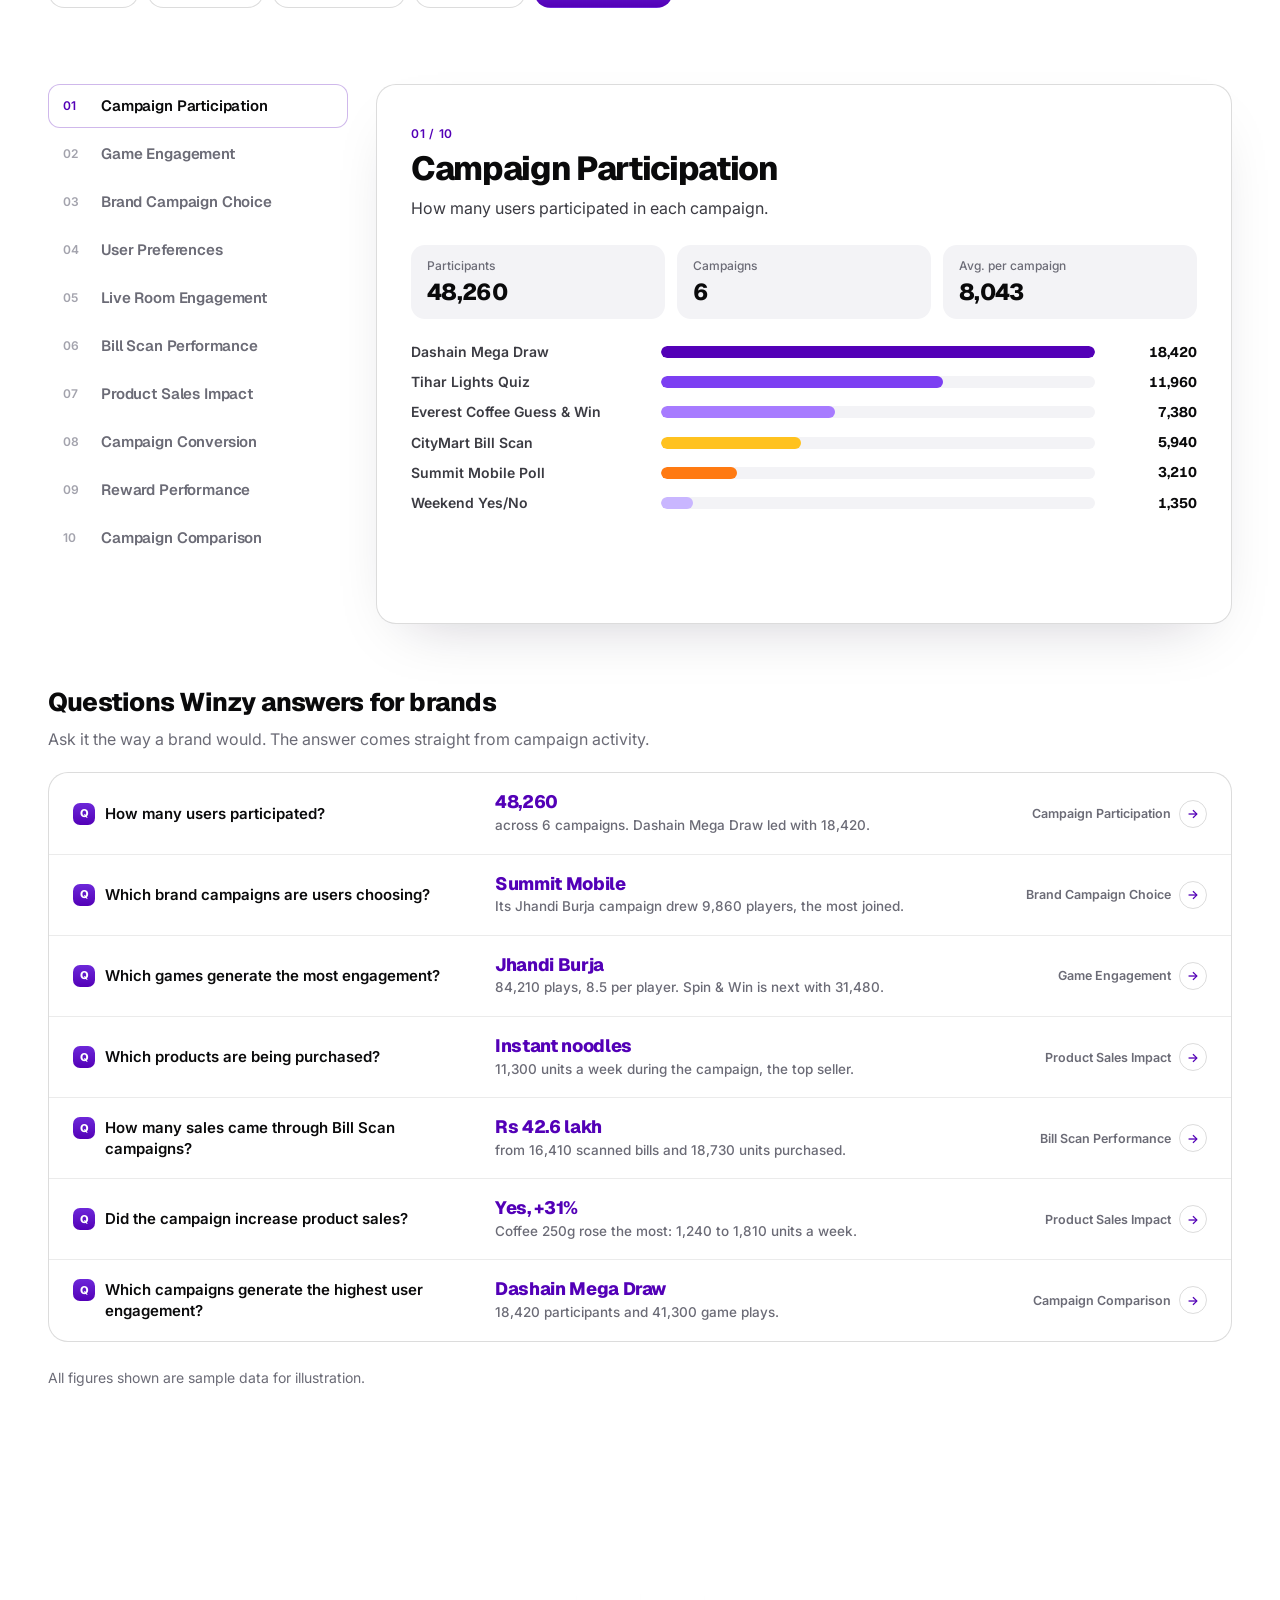
==== commit 9df19373: "feat: add privacy policy page and footer navigation link" ====
--- a/index.html
+++ b/index.html
@@ -620,6 +620,9 @@
   <div class="wrap foot-in">
     <a href="#top" class="brand"><img class="brand-logo" src="assets/winzy-logo.png" alt="" width="40" height="35">Winzy</a>
     <span>Make every campaign a chance to win.</span>
+    <nav class="foot-links">
+      <a href="privacy-policy">Privacy Policy</a>
+    </nav>
     <span>© 2026 Winzy</span>
   </div>
 </footer>
--- a/styles.css
+++ b/styles.css
@@ -1050,6 +1050,98 @@
   .slot-window{ --sh:58px; }
 }
 
+/* =========================================================
+   FOOTER & LEGAL LINKS
+   ========================================================= */
+.foot-links{ display:flex; gap:20px; align-items:center; }
+.foot-links a{ color:var(--ink-2); font-size:14px; font-weight:500; transition:color .2s ease; }
+.foot-links a:hover{ color:var(--primary); text-decoration:underline; }
+
+/* =========================================================
+   PRIVACY POLICY & LEGAL PAGES
+   ========================================================= */
+.policy-hero{
+  padding:120px 0 50px;
+  background:
+    radial-gradient(45% 45% at 50% 20%, var(--glow), transparent 70%),
+    var(--bg);
+  border-bottom:1px solid var(--line);
+}
+.policy-hero .kicker{ margin-bottom:12px; }
+.policy-hero .h1{ font-size:clamp(2.4rem, 5vw, 4rem); margin-bottom:16px; }
+.policy-meta{
+  display:inline-flex; align-items:center; gap:10px;
+  padding:6px 16px; border-radius:999px;
+  background:var(--surface-2); border:1px solid var(--line-2);
+  font-size:13px; font-weight:600; color:var(--ink-2);
+  margin-bottom:20px;
+}
+.policy-meta-dot{ width:8px; height:8px; border-radius:50%; background:#10b981; }
+
+.policy-body{ padding:50px 0 100px; }
+.policy-layout{ display:grid; grid-template-columns:260px 1fr; gap:48px; align-items:start; }
+.policy-toc{
+  position:sticky; top:96px; padding:24px;
+  background:var(--surface); border:1px solid var(--line-2);
+  border-radius:16px; box-shadow:var(--shadow);
+}
+.policy-toc h4{
+  margin:0 0 16px; font-family:var(--display); font-size:13px;
+  letter-spacing:.08em; text-transform:uppercase; color:var(--accent);
+}
+.policy-toc ul{ list-style:none; margin:0; padding:0; display:flex; flex-direction:column; gap:6px; }
+.policy-toc a{
+  font-size:13px; color:var(--ink-2); line-height:1.4; display:block;
+  padding:5px 10px; border-radius:8px; transition:all .2s ease;
+}
+.policy-toc a:hover{ color:var(--primary); background:var(--accent-soft); }
+
+.policy-content{ display:flex; flex-direction:column; gap:32px; }
+.policy-card{
+  background:var(--surface); border:1px solid var(--line-2);
+  border-radius:20px; padding:32px; box-shadow:var(--shadow);
+  transition:border-color .3s ease; scroll-margin-top:90px;
+}
+.policy-card:hover{ border-color:var(--accent-line); }
+.policy-card h2{
+  font-family:var(--display); font-size:clamp(1.3rem, 2.2vw, 1.7rem);
+  font-weight:700; color:var(--ink); margin:0 0 16px;
+  display:flex; align-items:center; gap:12px;
+}
+.policy-card h2 .num-badge{
+  display:inline-flex; align-items:center; justify-content:center;
+  min-width:32px; height:32px; padding:0 8px; border-radius:8px;
+  background:var(--accent-soft); color:var(--accent);
+  font-size:14px; font-weight:700; flex-shrink:0;
+}
+.policy-card h3{
+  font-family:var(--display); font-size:1.15rem; font-weight:700;
+  color:var(--ink); margin:22px 0 10px;
+}
+.policy-card p{ margin:0 0 14px; color:var(--ink-2); line-height:1.7; font-size:15px; }
+.policy-card p:last-child{ margin-bottom:0; }
+.policy-card ul{ margin:0 0 16px; padding-left:0; list-style:none; display:flex; flex-direction:column; gap:8px; }
+.policy-card li{ position:relative; padding-left:24px; color:var(--ink-2); font-size:15px; line-height:1.6; }
+.policy-card li::before{
+  content:""; position:absolute; left:6px; top:10px; width:6px; height:6px;
+  border-radius:50%; background:var(--accent);
+}
+
+.policy-callout{
+  background:linear-gradient(135deg, rgba(83,0,183,.05) 0%, rgba(109,40,217,.1) 100%);
+  border:1px solid var(--accent-line); border-radius:14px;
+  padding:20px 24px; margin-top:16px;
+}
+.policy-callout p{ margin:0 0 8px; color:var(--ink); font-weight:500; }
+.policy-callout p:last-child{ margin-bottom:0; }
+.policy-callout a{ color:var(--primary); font-weight:700; text-decoration:underline; }
+
+@media (max-width:900px){
+  .policy-layout{ grid-template-columns:1fr; gap:32px; }
+  .policy-toc{ display:none; }
+  .policy-card{ padding:24px; }
+}
+
 @media (prefers-reduced-motion: reduce){
   .gb-box.wobble,.gb-box.open .gb-lid{ animation:none; }
   html{ scroll-behavior:auto; }
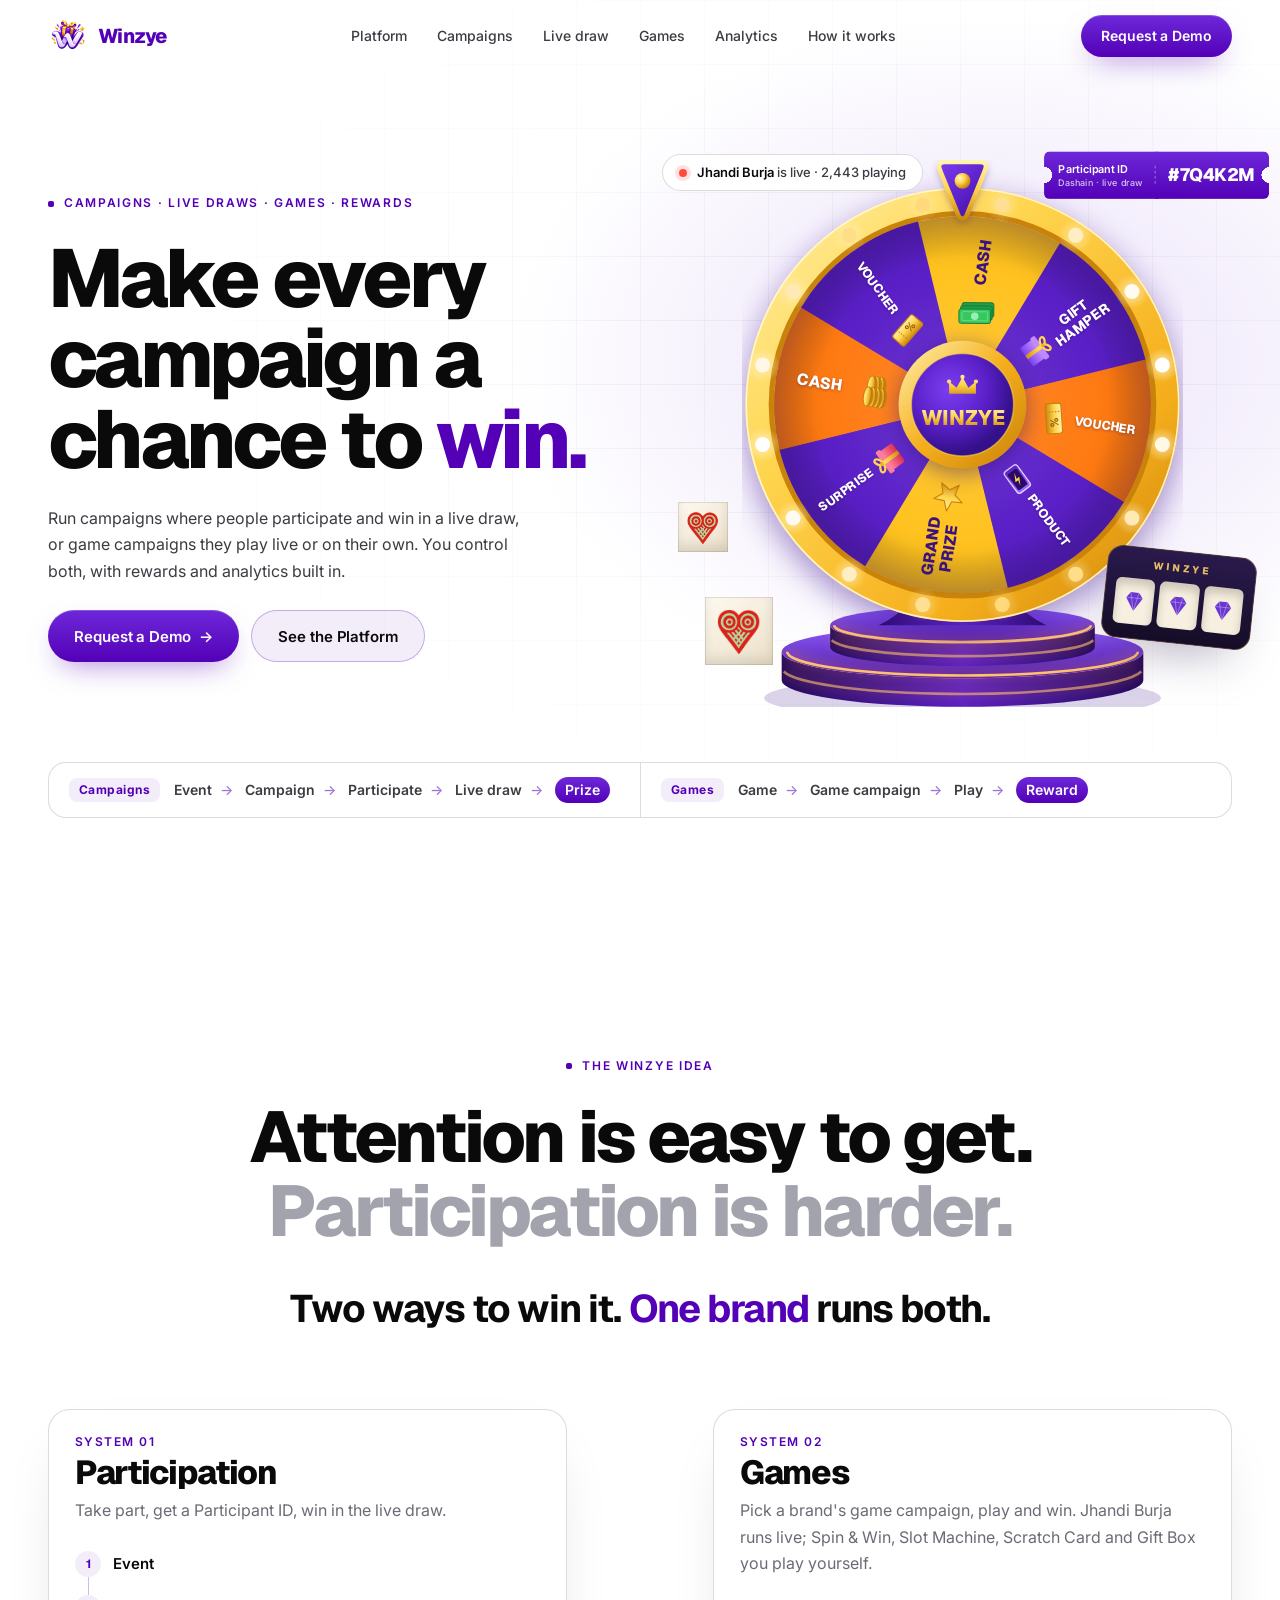
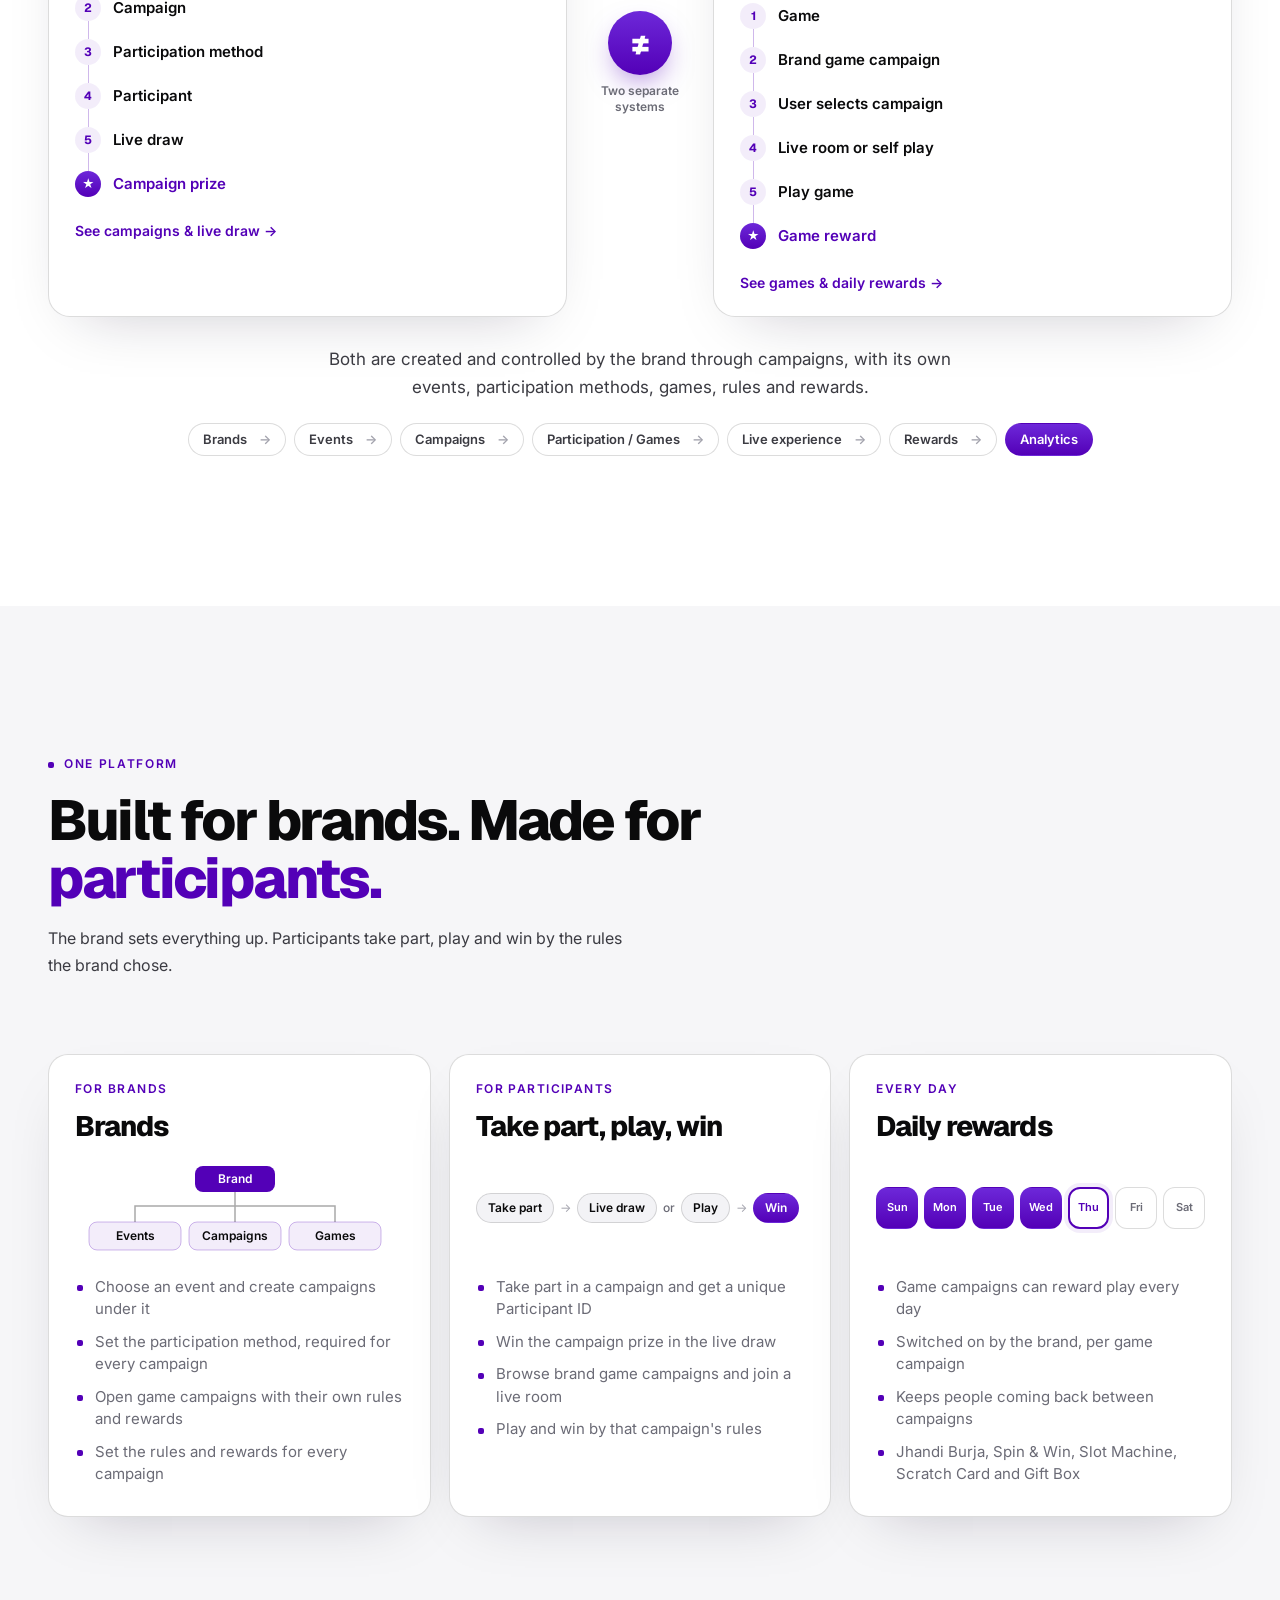
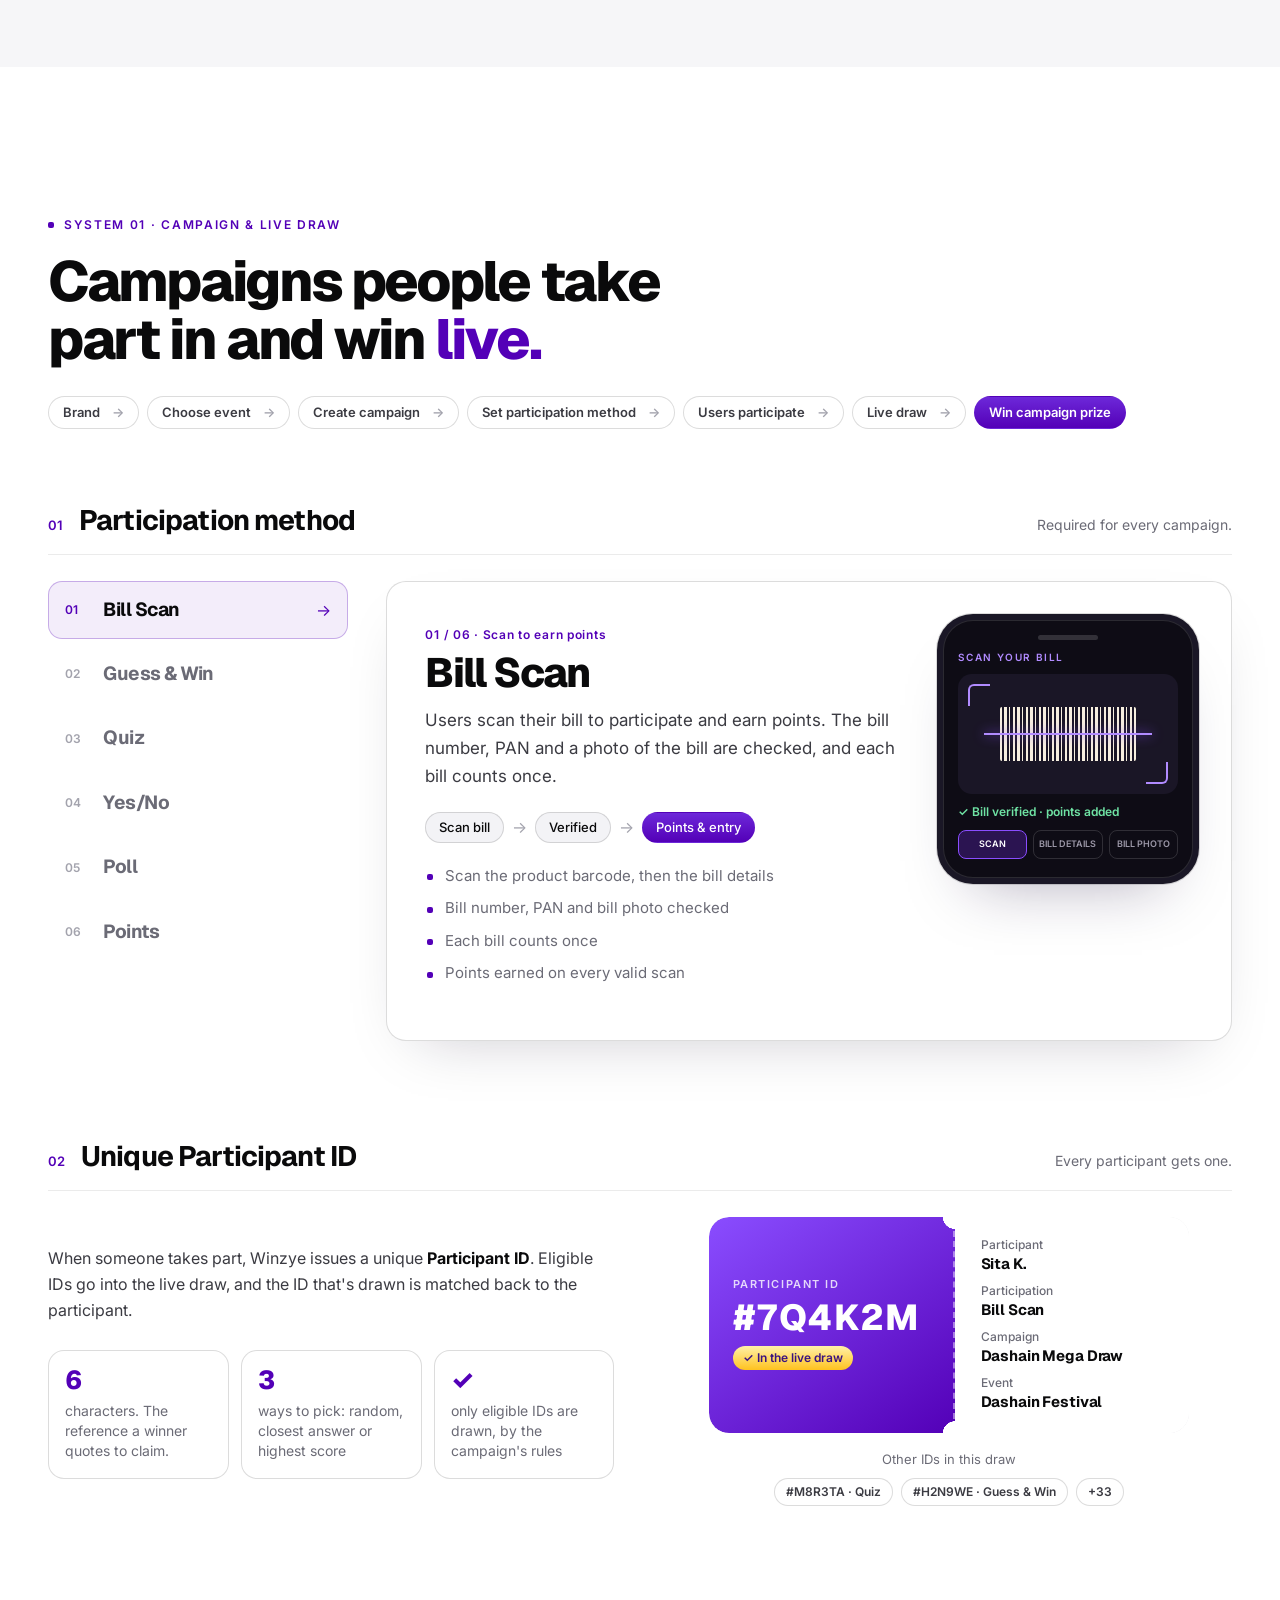
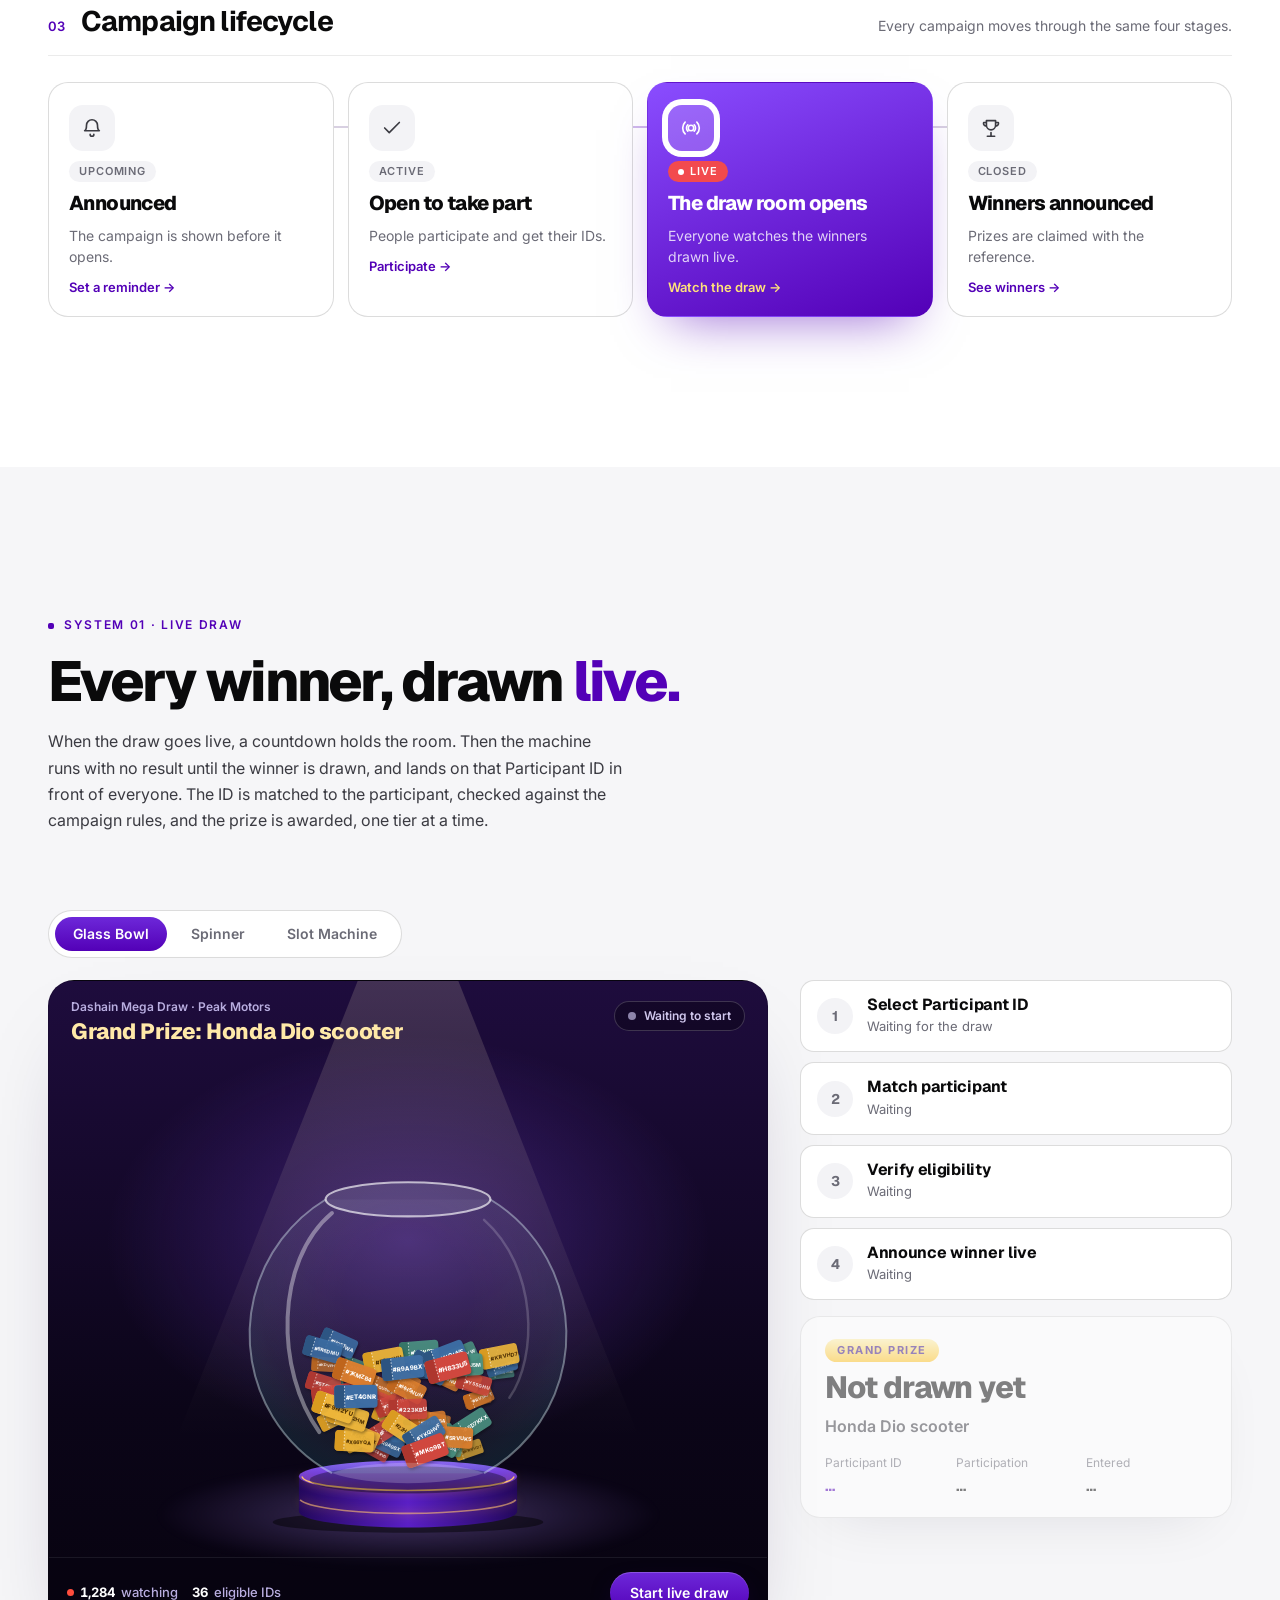
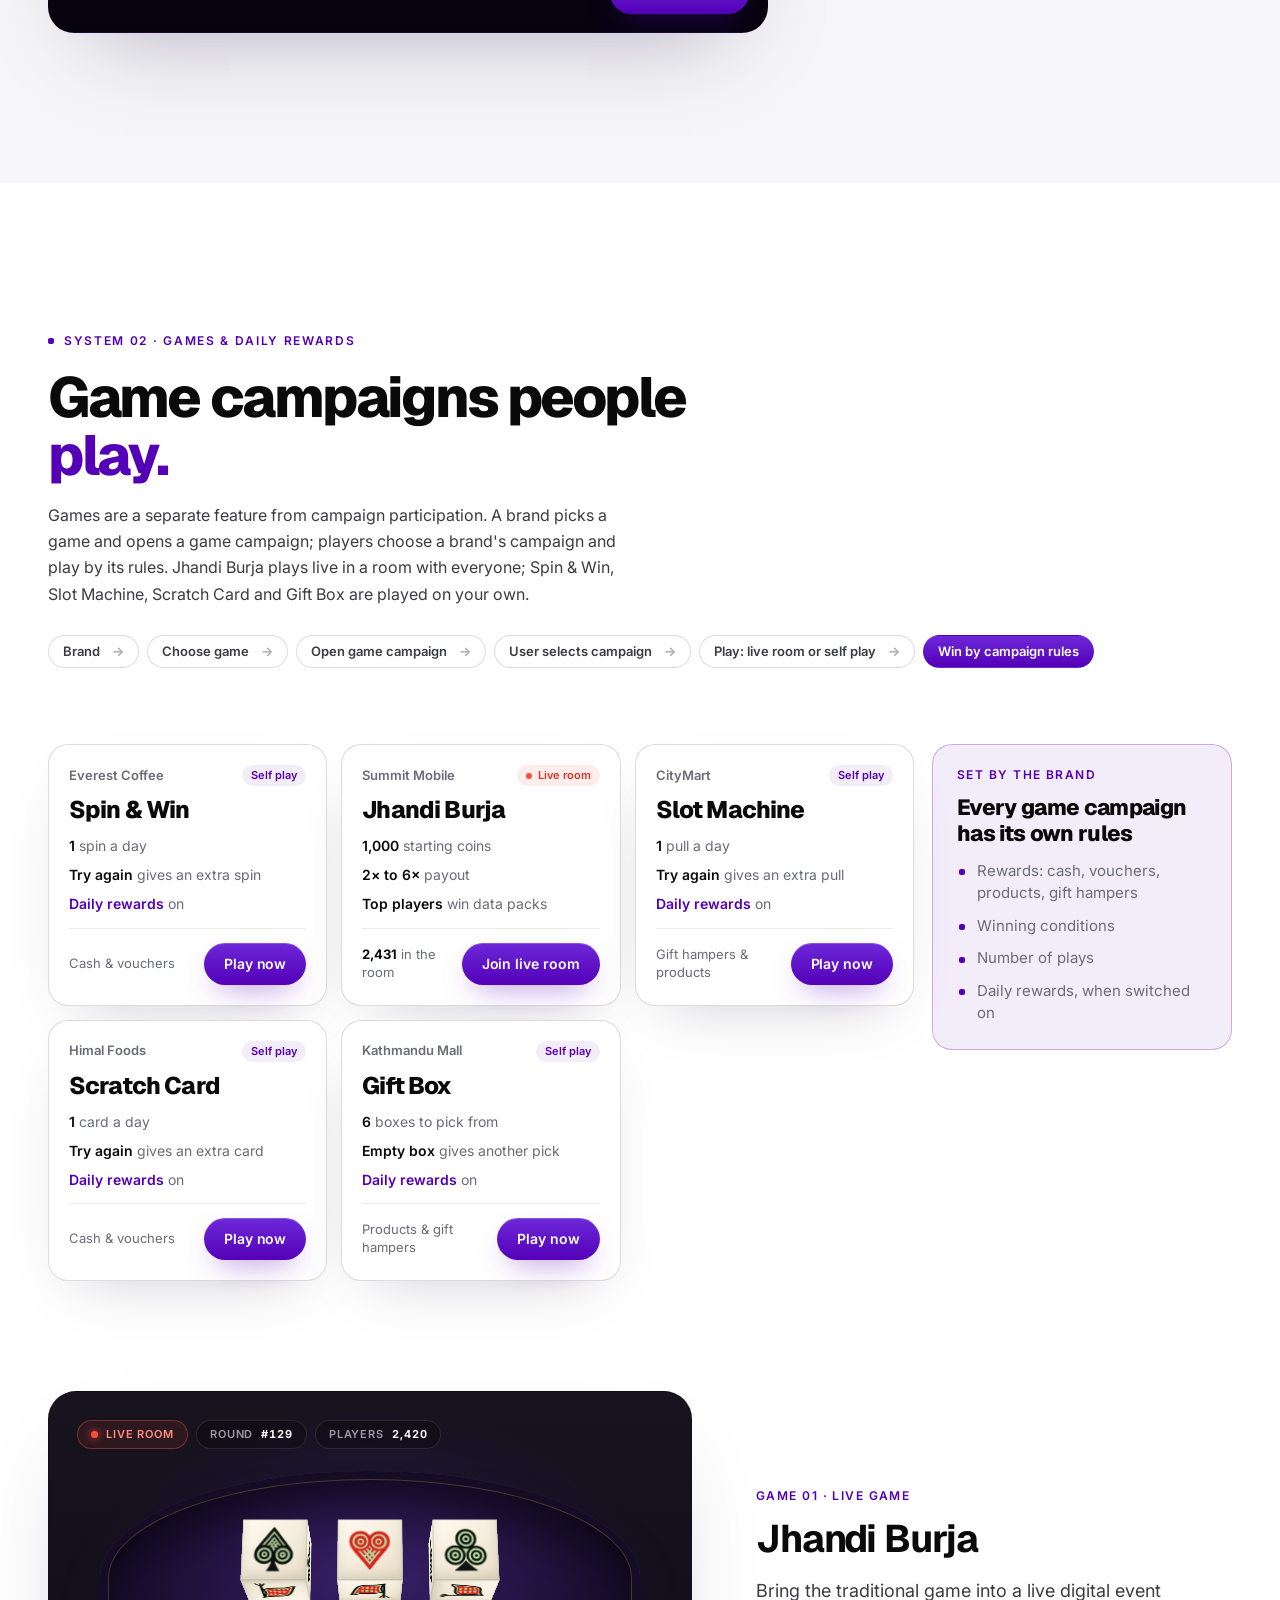
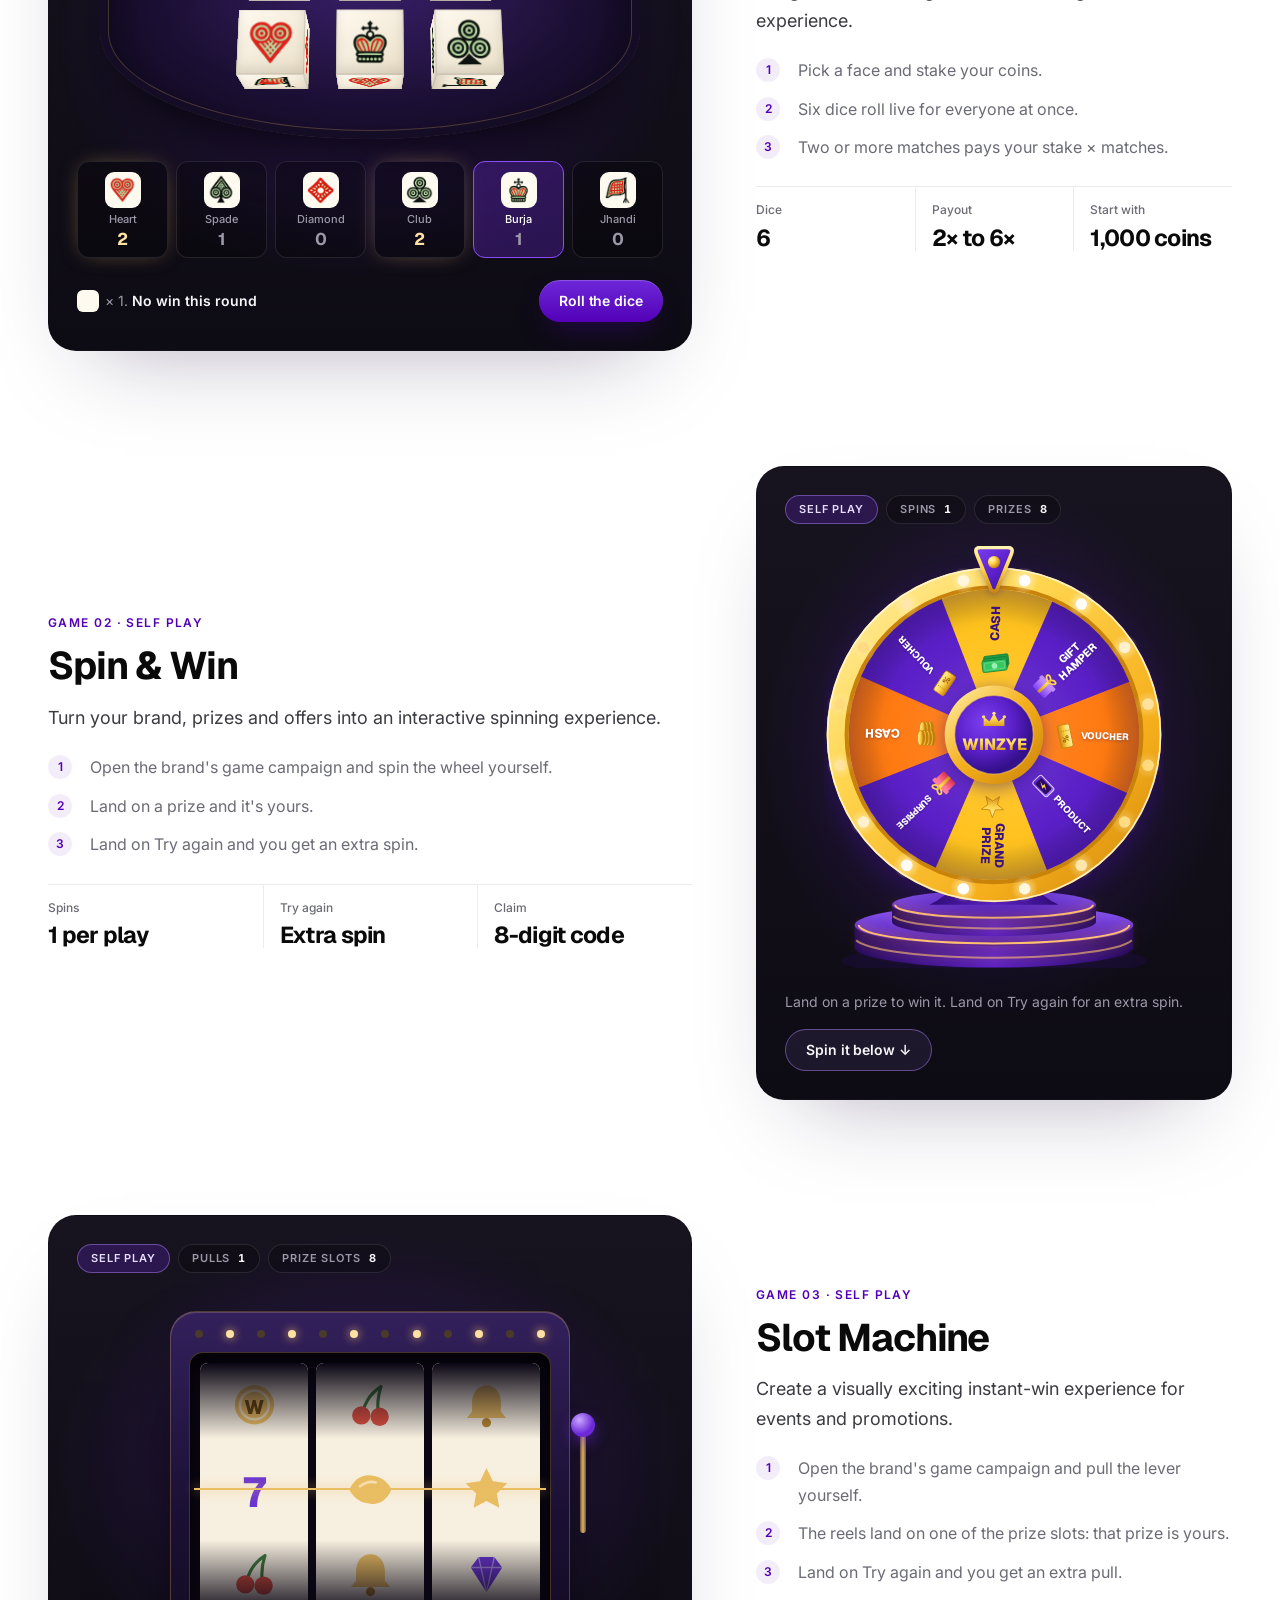
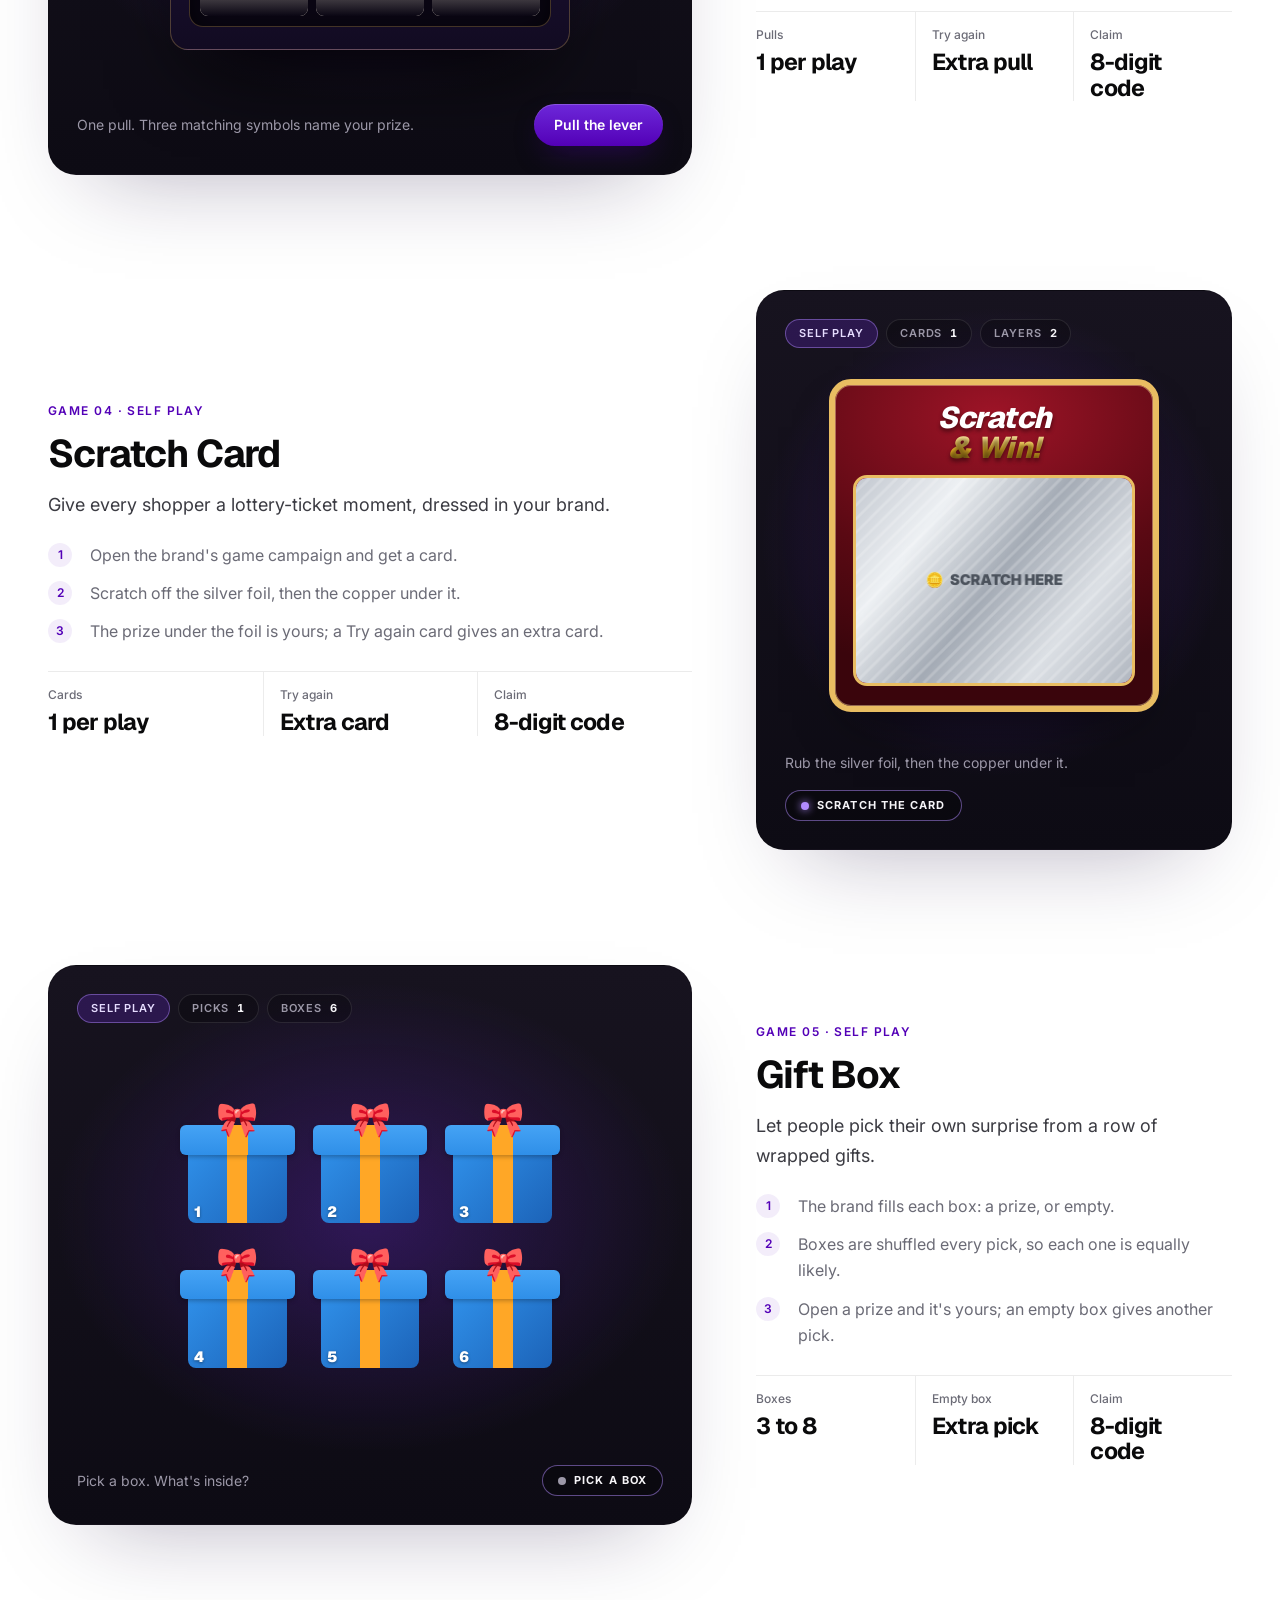
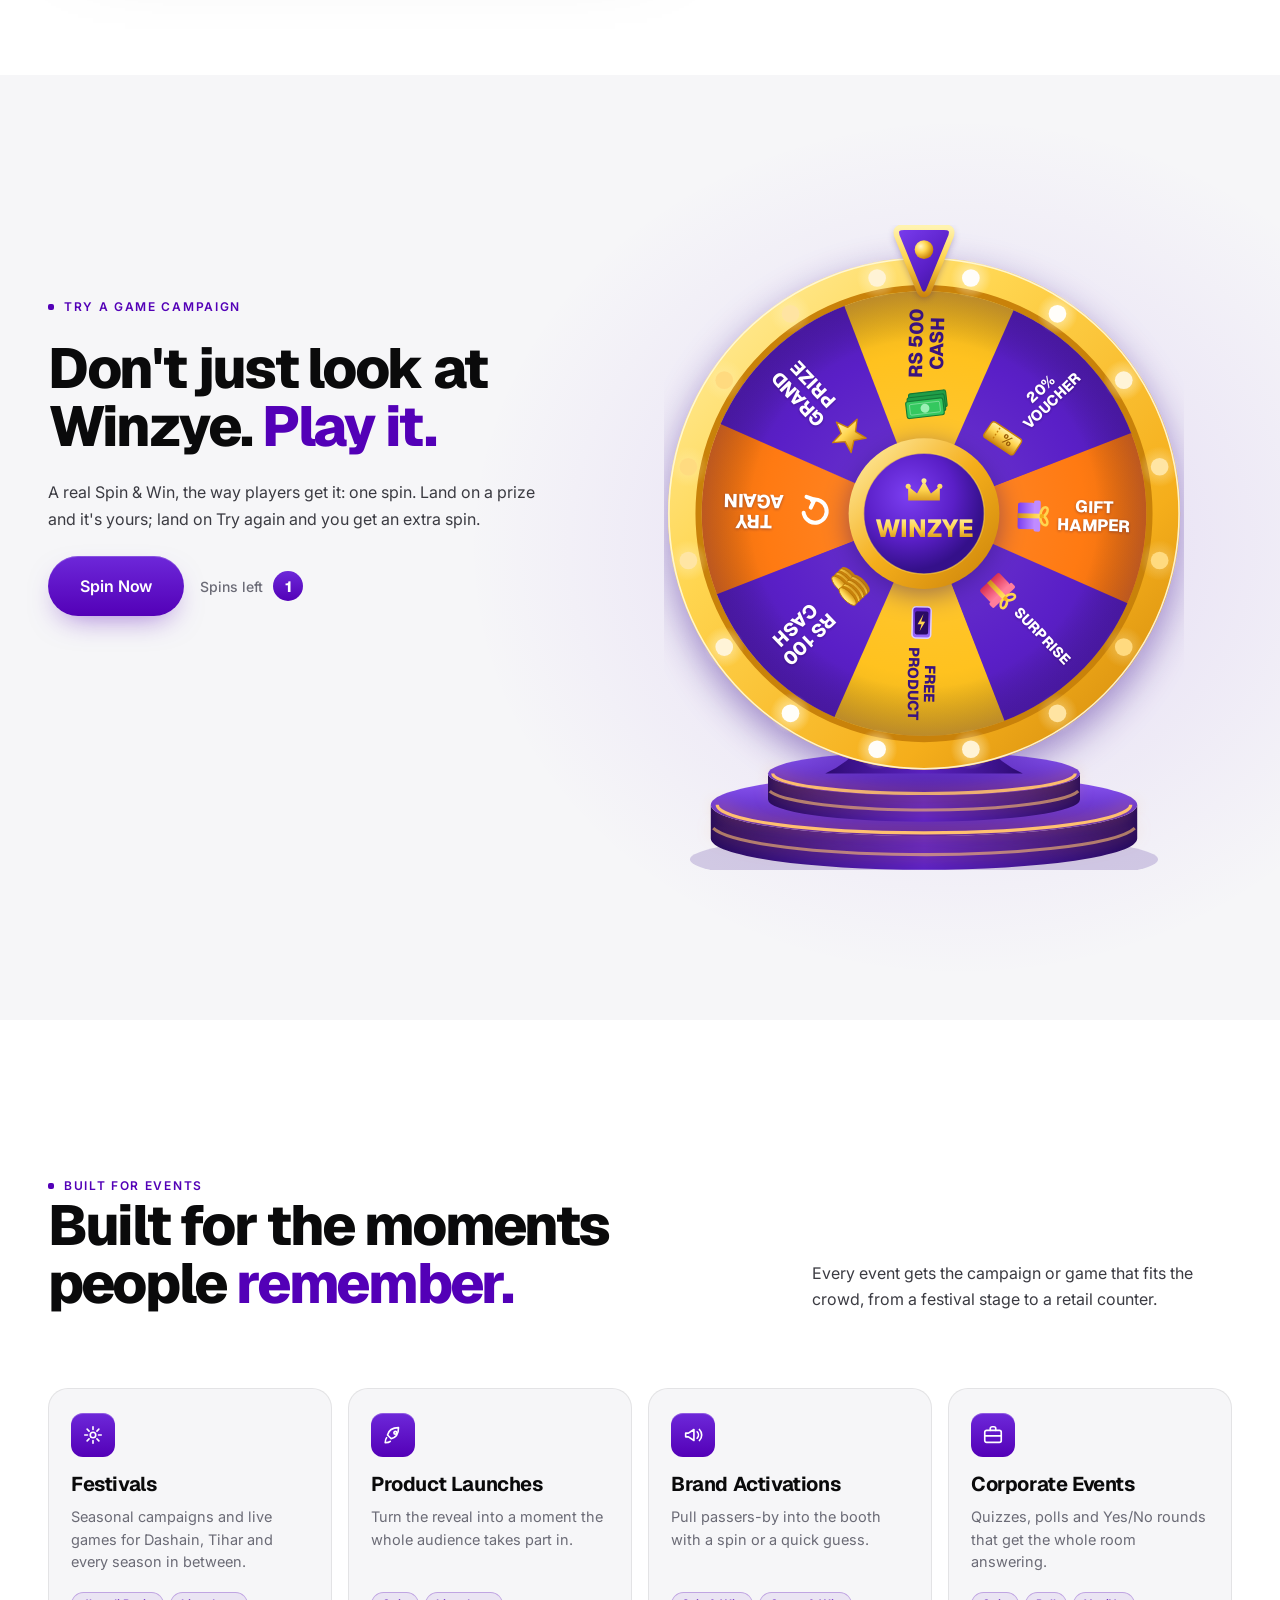
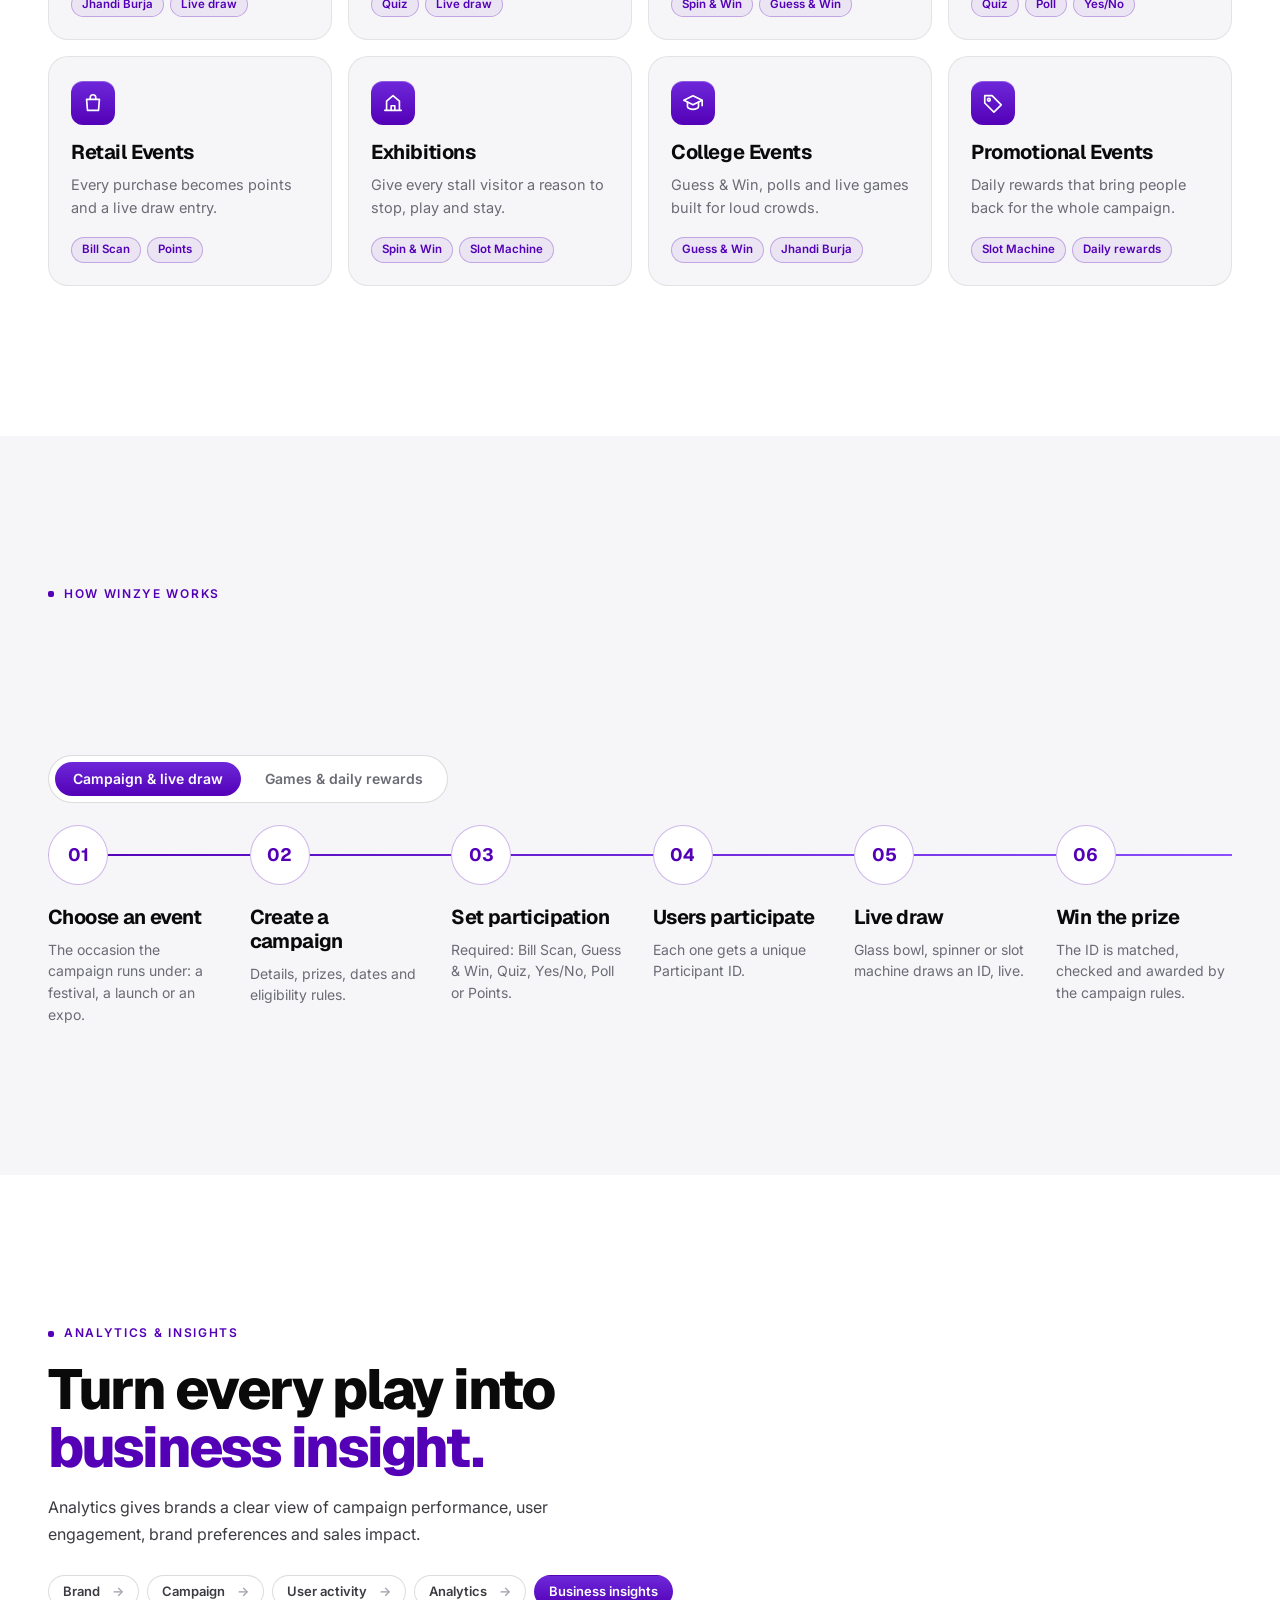
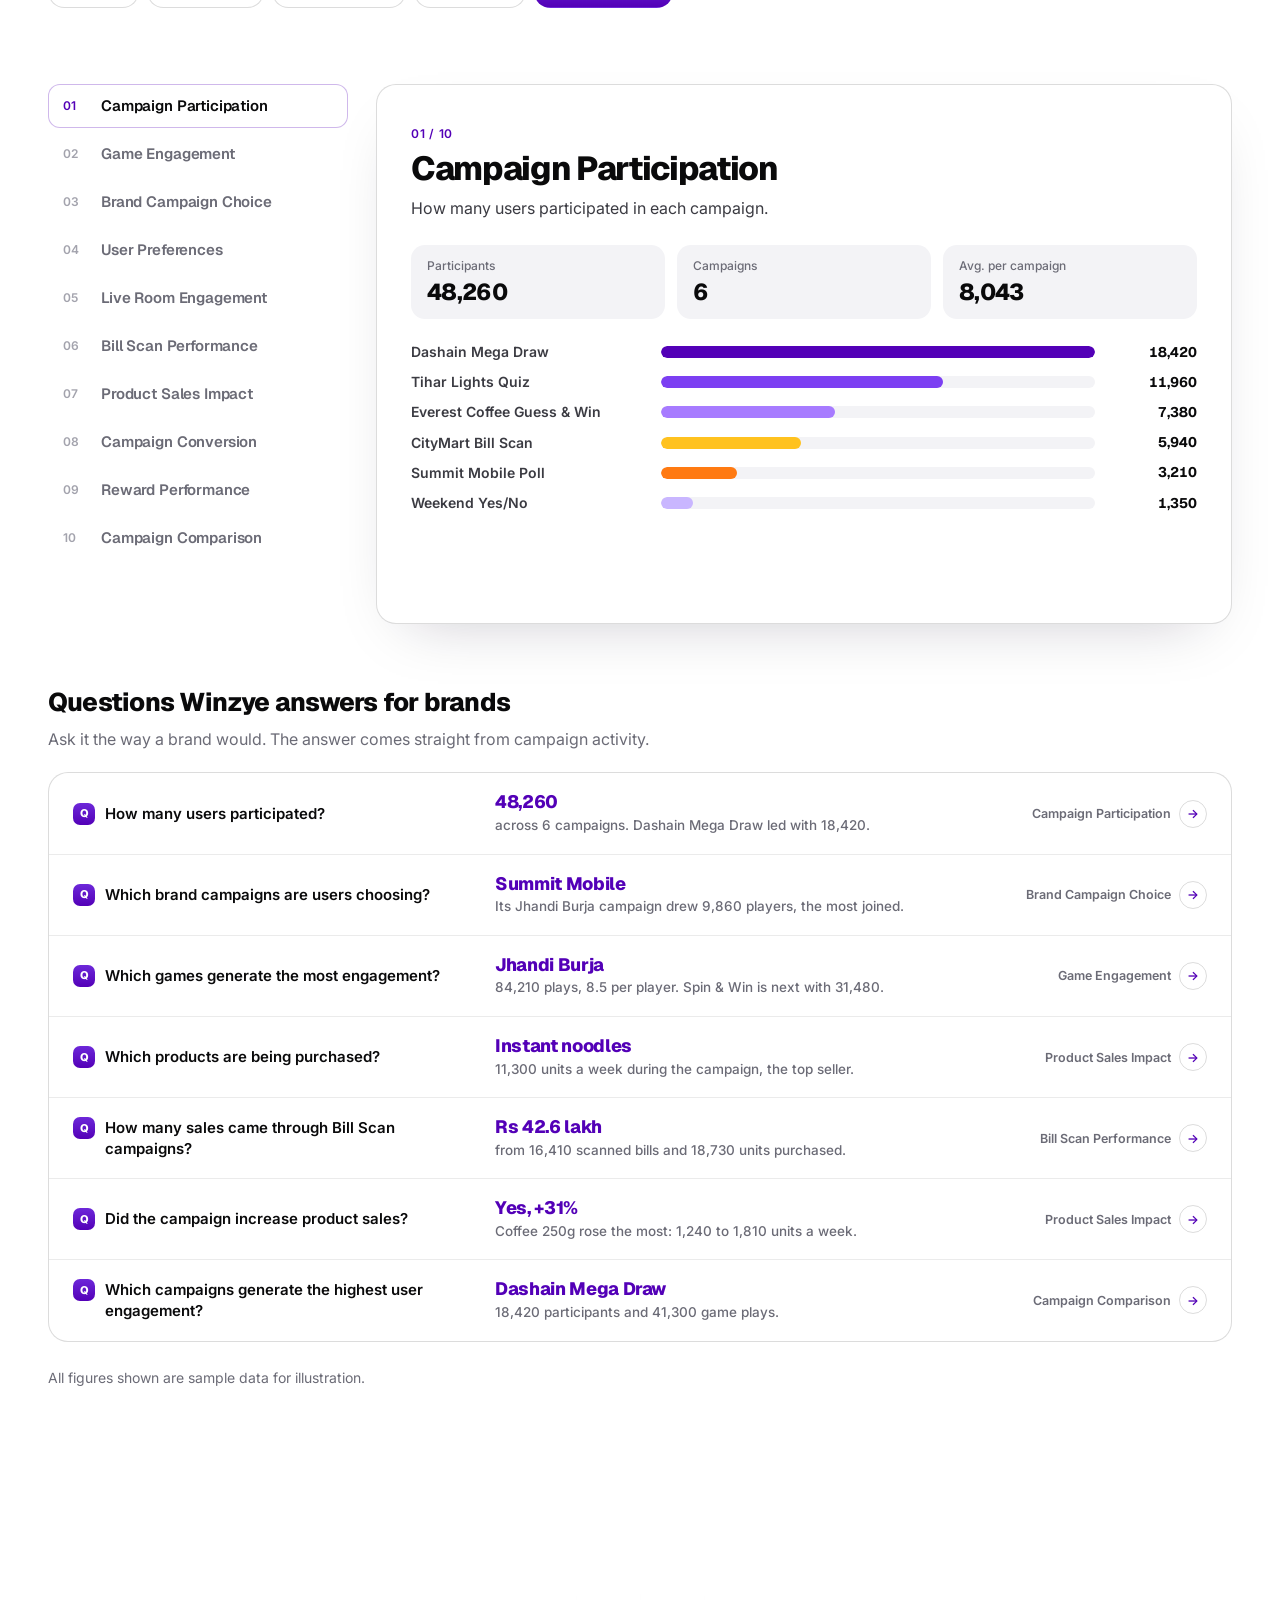
==== commit 44eb0cd8: "feat: update branding from Winzy to Winzye across multiple files" ====
--- a/index.html
+++ b/index.html
@@ -3,8 +3,8 @@
 <head>
 <meta charset="utf-8">
 <meta name="viewport" content="width=device-width, initial-scale=1, viewport-fit=cover">
-<title>Winzy | Make Every Campaign a Chance to Win</title>
-<meta name="description" content="Winzy gives brands two ways to engage: campaigns where people take part and win in a live draw, and game campaigns they play live or on their own. The brand creates and controls both, with rewards and analytics built in.">
+<title>Winzye | Make Every Campaign a Chance to Win</title>
+<meta name="description" content="Winzye gives brands two ways to engage: campaigns where people take part and win in a live draw, and game campaigns they play live or on their own. The brand creates and controls both, with rewards and analytics built in.">
 <meta name="theme-color" content="#ffffff">
 <link rel="preconnect" href="https://fonts.googleapis.com">
 <link rel="preconnect" href="https://fonts.gstatic.com" crossorigin>
@@ -17,7 +17,7 @@
 
 <!-- ============================ NAV ============================ -->
 <header class="nav" id="nav">
-  <a href="#top" class="brand" aria-label="Winzy home"><img class="brand-logo" src="assets/winzy-logo.png" alt="" width="40" height="35">Winzy</a>
+  <a href="#top" class="brand" aria-label="Winzye home"><img class="brand-logo" src="assets/winzy-logo.png" alt="" width="40" height="35">Winzye</a>
   <nav class="nav-links" aria-label="Primary">
     <a href="#platform">Platform</a>
     <a href="#campaigns">Campaigns</a>
@@ -53,7 +53,7 @@
       </div>
       <div class="ha ha-live" data-d="1.1"><span class="dot"></span><span><b>Jhandi Burja</b> is live · <span id="heroPlayers">2,431</span> playing</span></div>
       <div class="ha ha-slot" data-d="1.4">
-        <div class="mslot"><div class="mslot-top">WINZY</div><div class="mslot-win" id="heroSlot"></div></div>
+        <div class="mslot"><div class="mslot-top">WINZYE</div><div class="mslot-win" id="heroSlot"></div></div>
       </div>
       <div class="ha ha-d1" data-d="1.8"><div class="die tumble" data-die style="--s:68px;--td:18s"></div></div>
       <div class="ha ha-d2" data-d="1.3"><div class="die tumble" data-die style="--s:50px;--td:14s"></div></div>
@@ -78,7 +78,7 @@
 <!-- ============================ IDEA / TWO SYSTEMS ============================ -->
 <section class="sec idea" id="idea">
   <div class="wrap">
-    <p class="kicker rv">The Winzy idea</p>
+    <p class="kicker rv">The Winzye idea</p>
     <h2 class="h2 idea-h">
       <span class="rv">Attention is easy to get.</span>
       <span class="rv muted" style="--d:140ms">Participation is harder.</span>
@@ -187,7 +187,7 @@
       <header class="block-head rv"><span>02</span><h3>Unique Participant ID</h3><p>Every participant gets one.</p></header>
       <div class="pid">
         <div class="pid-copy rv">
-          <p class="lede">When someone takes part, Winzy issues a unique <b>Participant ID</b>. Eligible IDs go into the live draw, and the ID that's drawn is matched back to the participant.</p>
+          <p class="lede">When someone takes part, Winzye issues a unique <b>Participant ID</b>. Eligible IDs go into the live draw, and the ID that's drawn is matched back to the participant.</p>
           <div class="pid-facts">
             <div class="pid-fact"><b>6</b><span>characters. The reference a winner quotes to claim.</span></div>
             <div class="pid-fact"><b>3</b><span>ways to pick: random, closest answer or highest score</span></div>
@@ -515,7 +515,7 @@
   <div class="wrap play-grid">
     <div class="play-copy">
       <p class="kicker rv">Try a game campaign</p>
-      <h2 class="h2 rv" style="--d:100ms">Don't just look at Winzy. <em>Play it.</em></h2>
+      <h2 class="h2 rv" style="--d:100ms">Don't just look at Winzye. <em>Play it.</em></h2>
       <p class="lede rv" style="--d:200ms">A real Spin &amp; Win, the way players get it: one spin. Land on a prize and it's yours; land on Try again and you get an extra spin.</p>
       <div class="spin-ctl rv" style="--d:300ms"><button class="btn btn-primary btn-lg" id="spinBtn">Spin Now</button><span class="spins-left">Spins left <b id="spinsLeft">1</b></span></div>
       <div class="reward frame" id="reward" aria-live="polite">
@@ -549,7 +549,7 @@
 <section class="sec alt how" id="how">
   <div class="wrap">
     <div class="sec-head">
-      <p class="kicker rv">How Winzy works</p>
+      <p class="kicker rv">How Winzye works</p>
       <h2 class="h2 rv" style="--d:100ms">Two systems. <em>Six steps</em> each.</h2>
     </div>
     <div class="draw-tabs rv" id="howTabs" role="tablist" aria-label="Which system">
@@ -593,7 +593,7 @@
     </div>
 
     <div class="an-qs rv">
-      <h3>Questions Winzy answers for brands</h3>
+      <h3>Questions Winzye answers for brands</h3>
       <p class="an-qs-sub">Ask it the way a brand would. The answer comes straight from campaign activity.</p>
       <div class="an-q-list" id="anQs"></div>
     </div>
@@ -618,12 +618,12 @@
 
 <footer class="foot">
   <div class="wrap foot-in">
-    <a href="#top" class="brand"><img class="brand-logo" src="assets/winzy-logo.png" alt="" width="40" height="35">Winzy</a>
+    <a href="#top" class="brand"><img class="brand-logo" src="assets/winzy-logo.png" alt="" width="40" height="35">Winzye</a>
     <span>Make every campaign a chance to win.</span>
     <nav class="foot-links">
       <a href="privacy-policy">Privacy Policy</a>
     </nav>
-    <span>© 2026 Winzy</span>
+    <span>© 2026 Winzye</span>
   </div>
 </footer>
 
--- a/styles.css
+++ b/styles.css
@@ -1,5 +1,5 @@
 /* =========================================================
-   WINZY landing
+   WINZYE landing
    White with the app's purple. Light theme only.
    Type matches the app: Geist for headings, Inter for text.
    Game art (wheels, dice, slot, phone previews) stays dark and
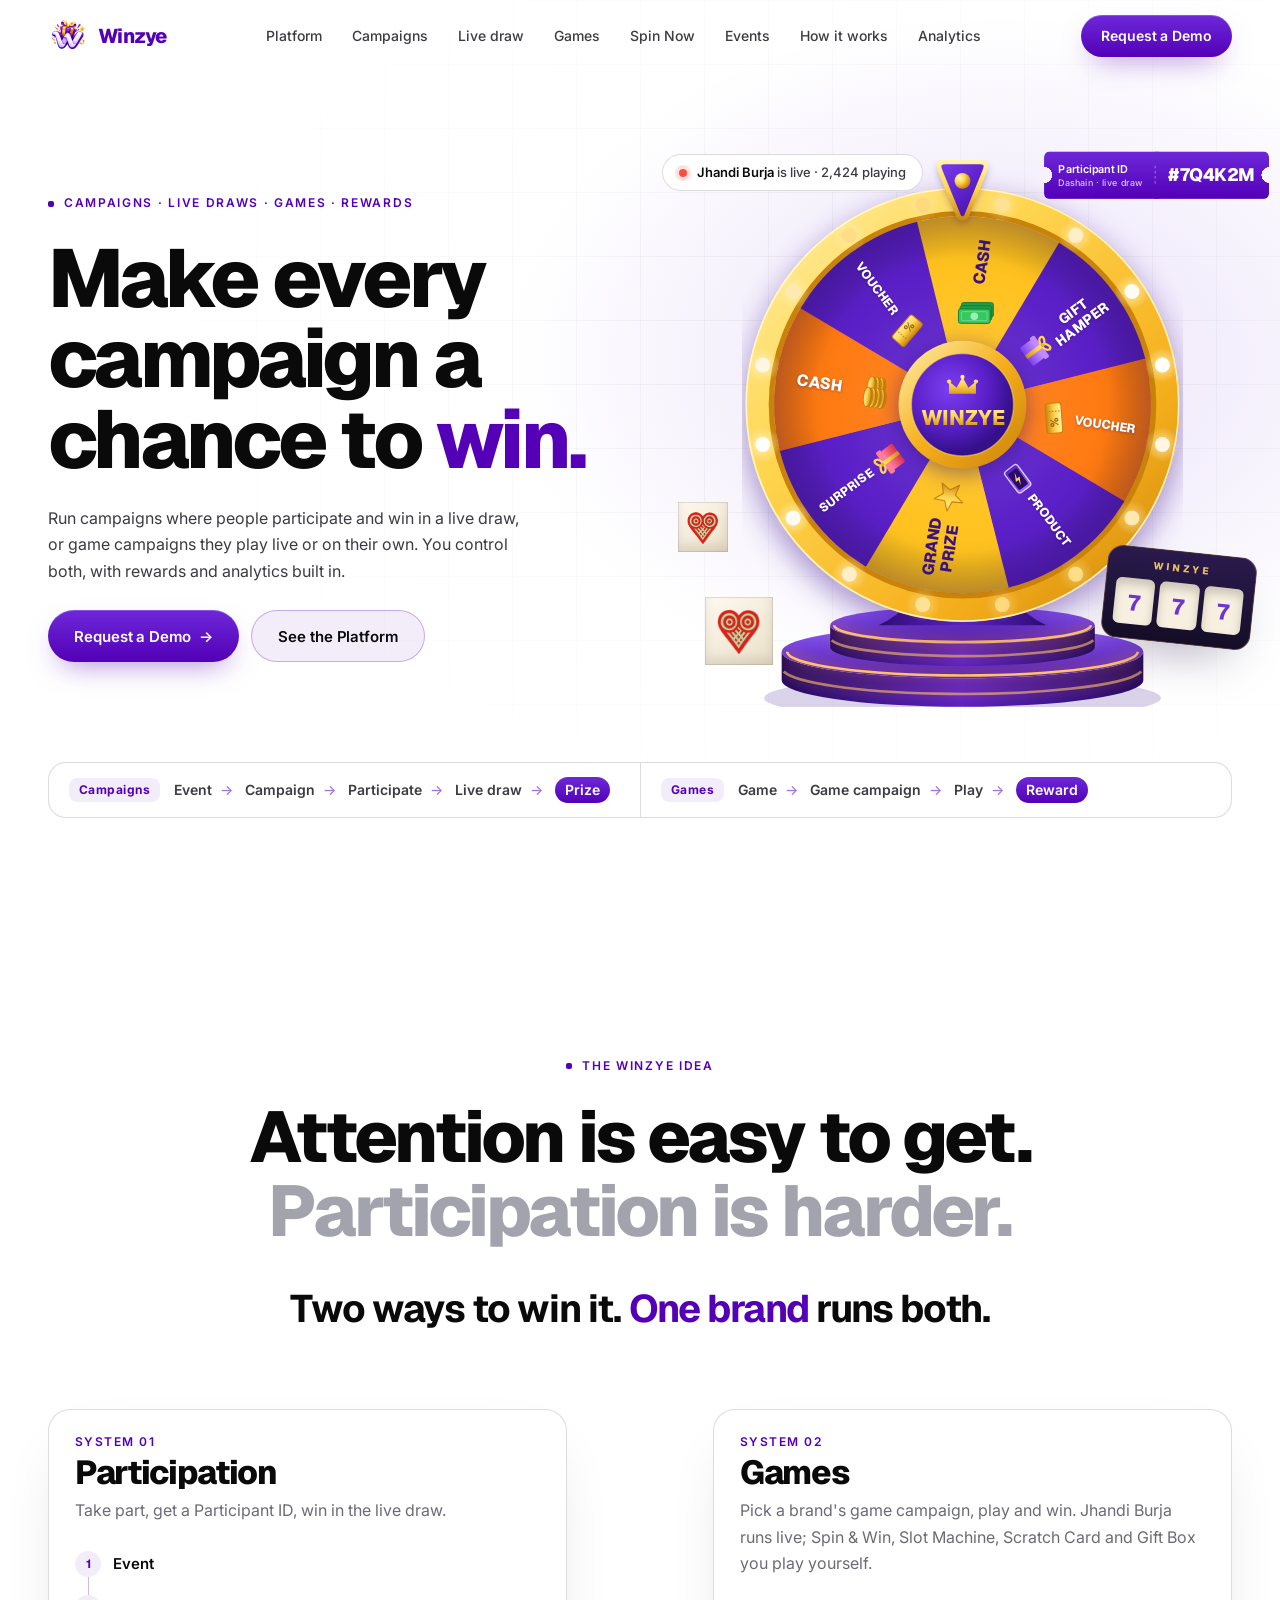
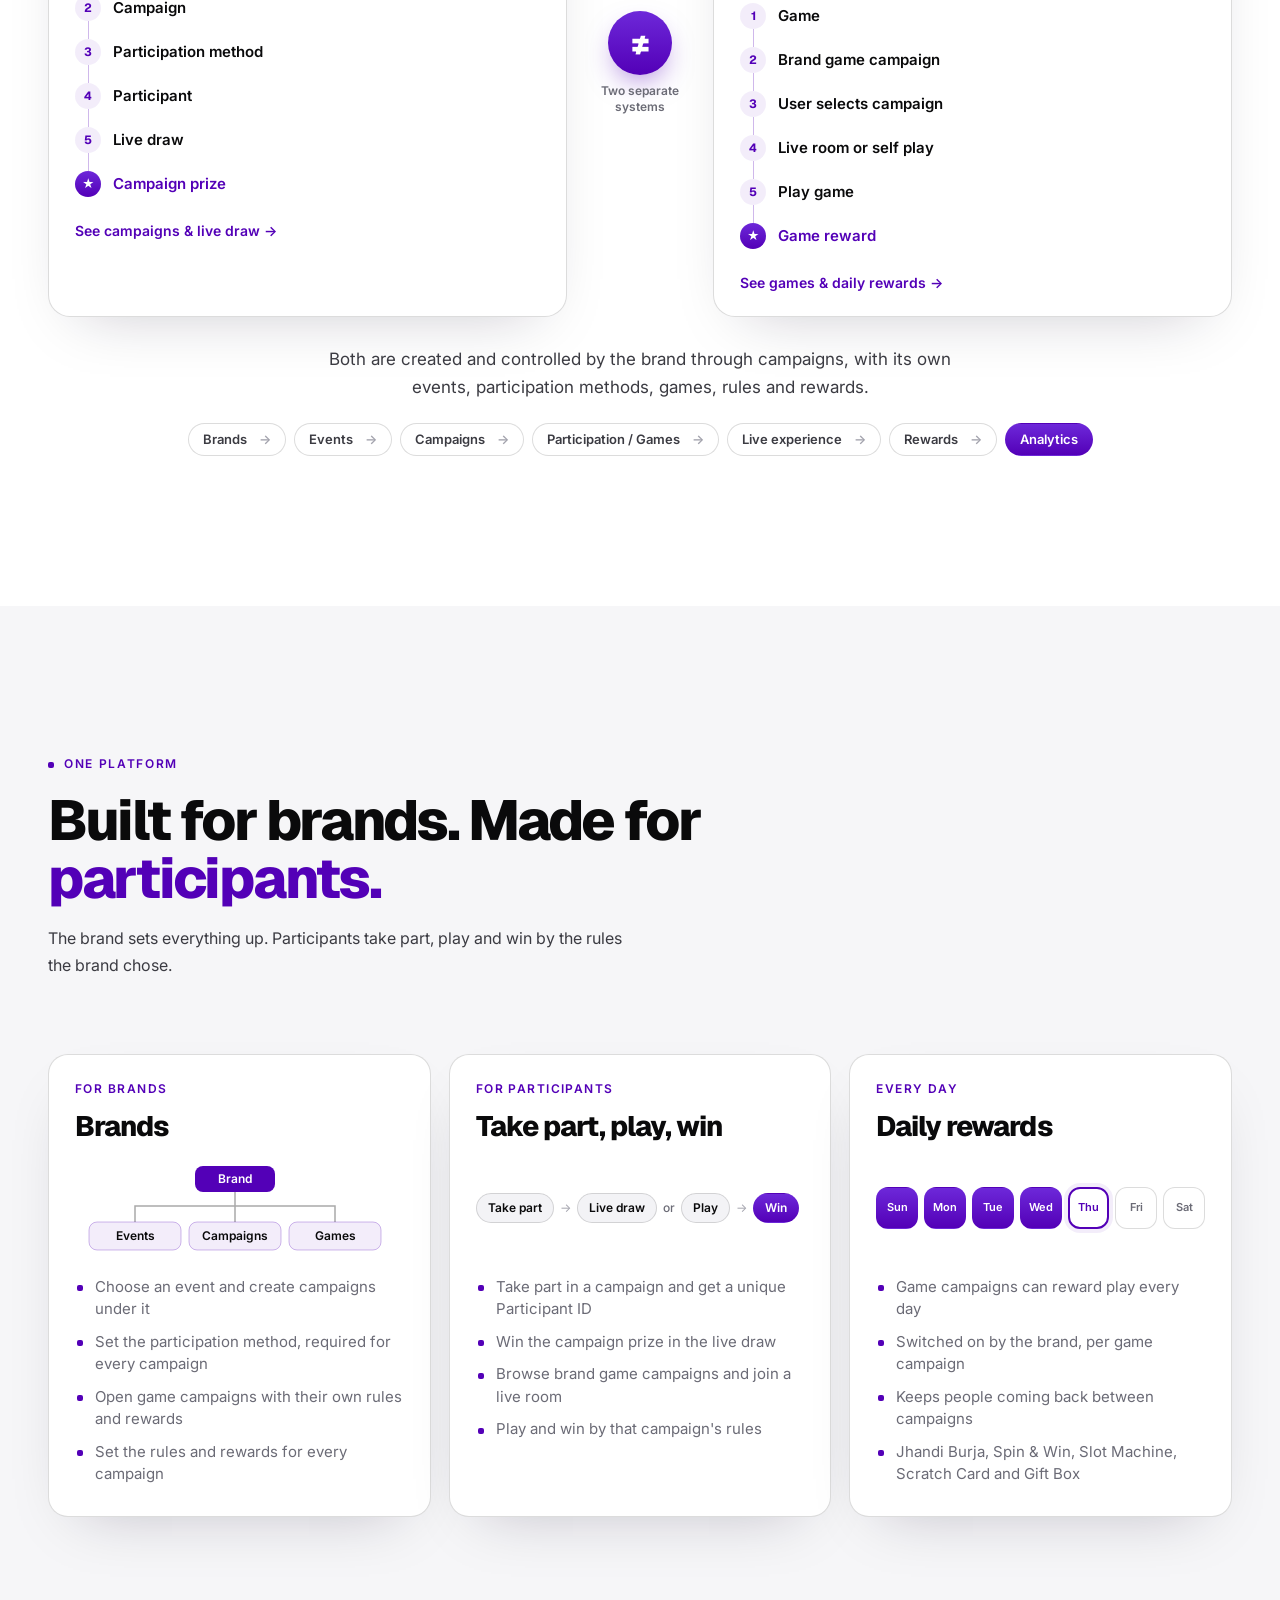
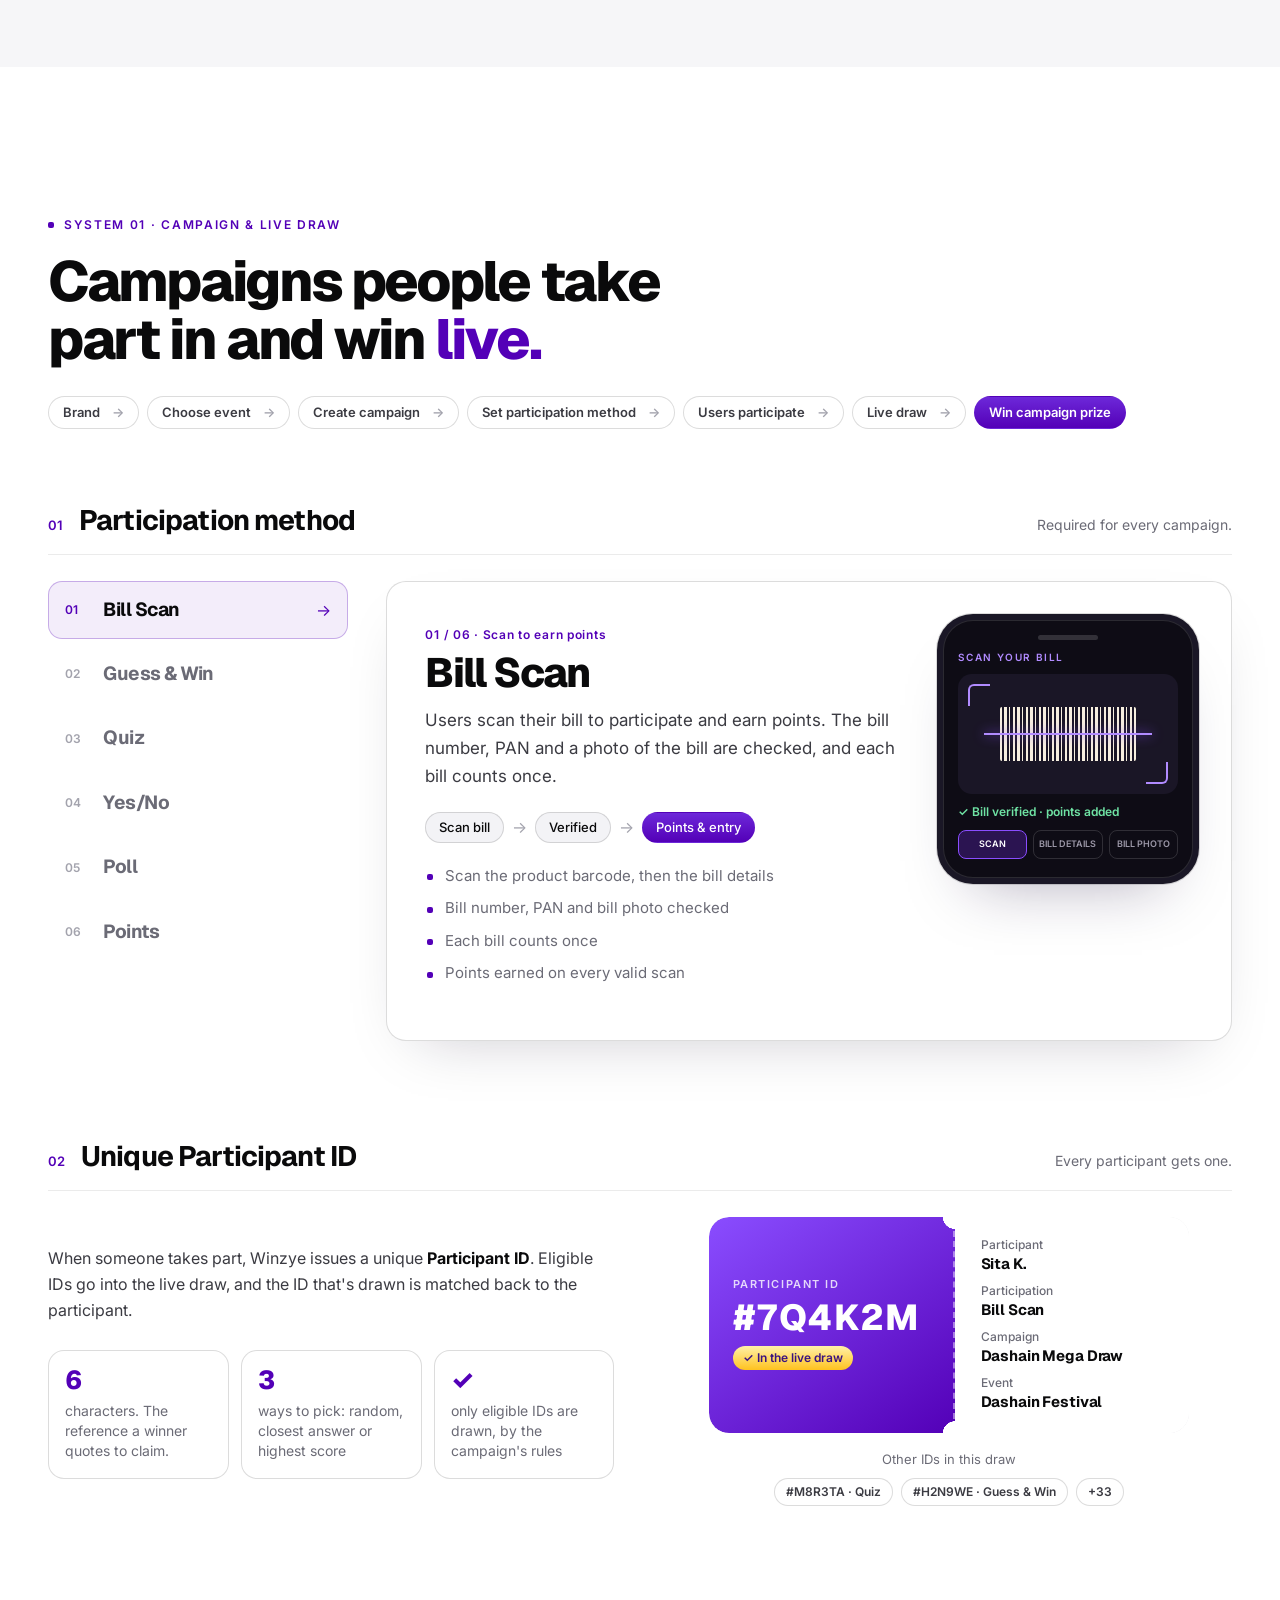
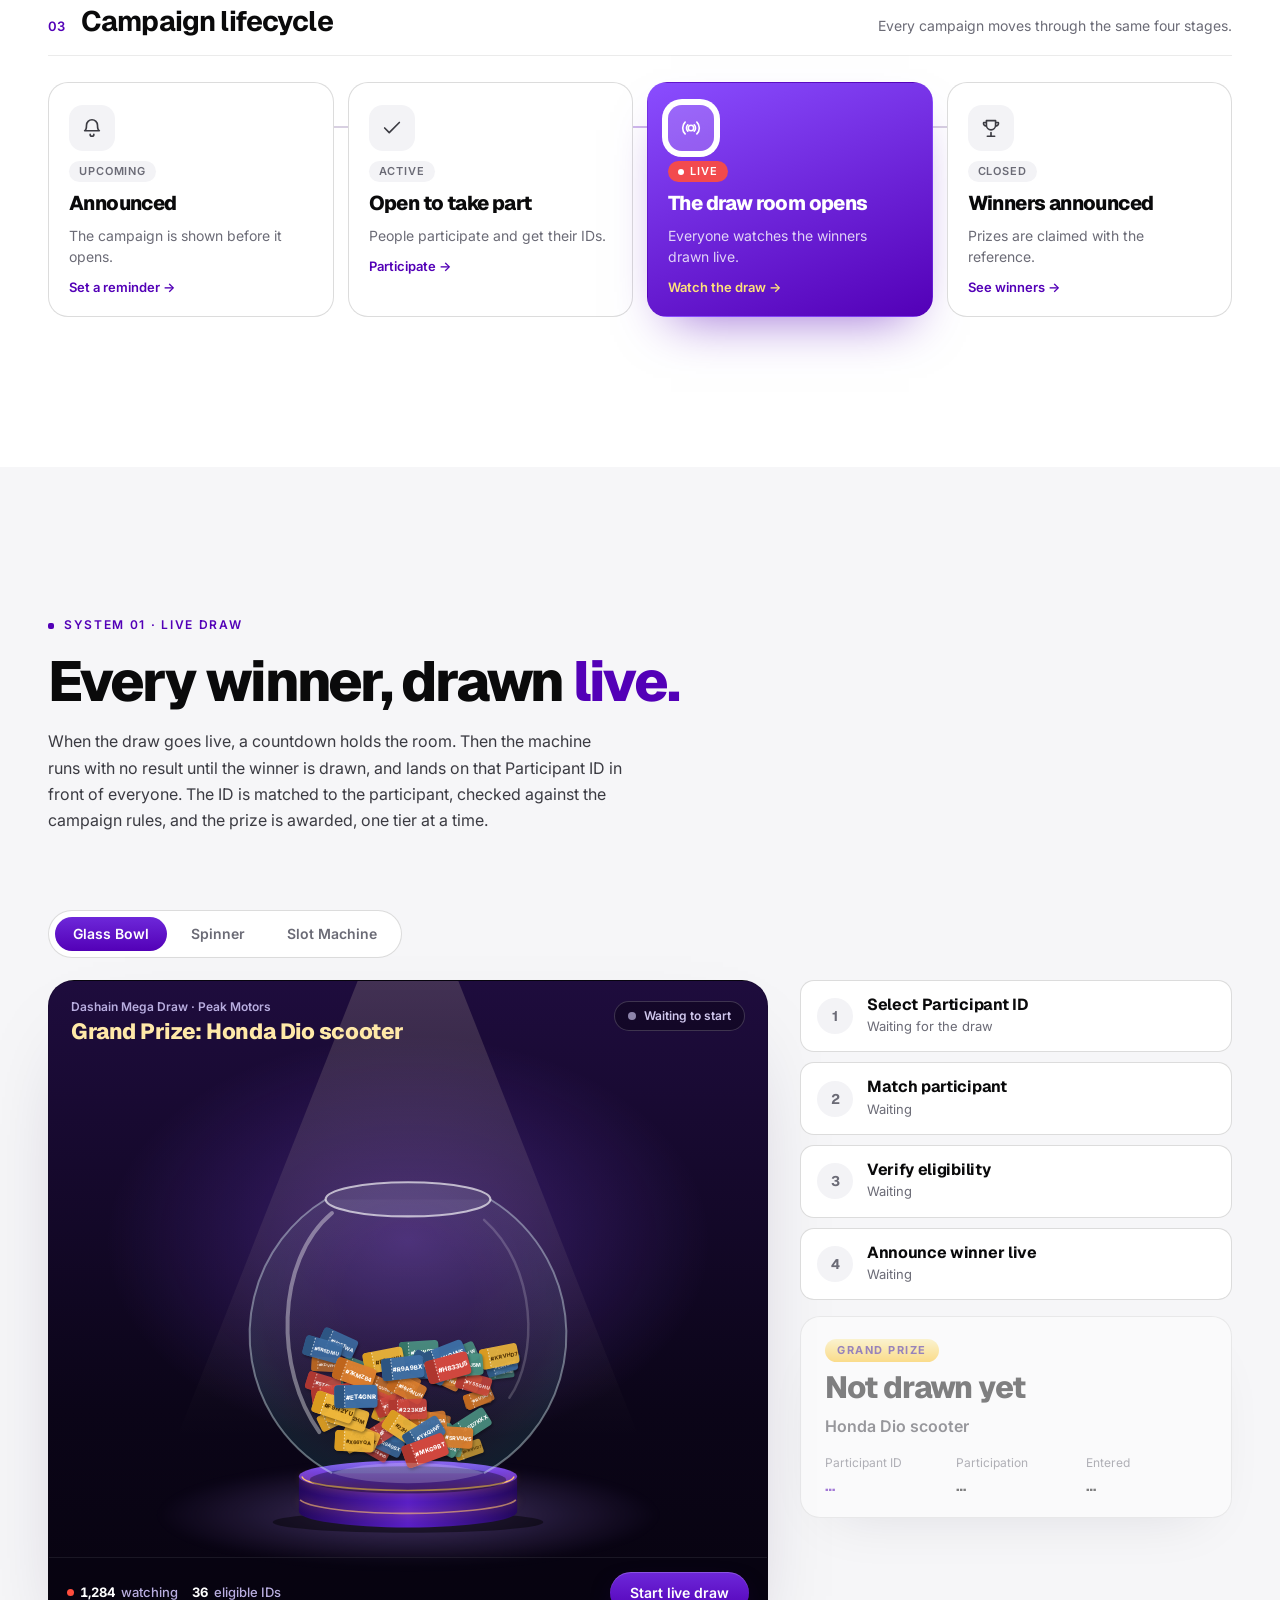
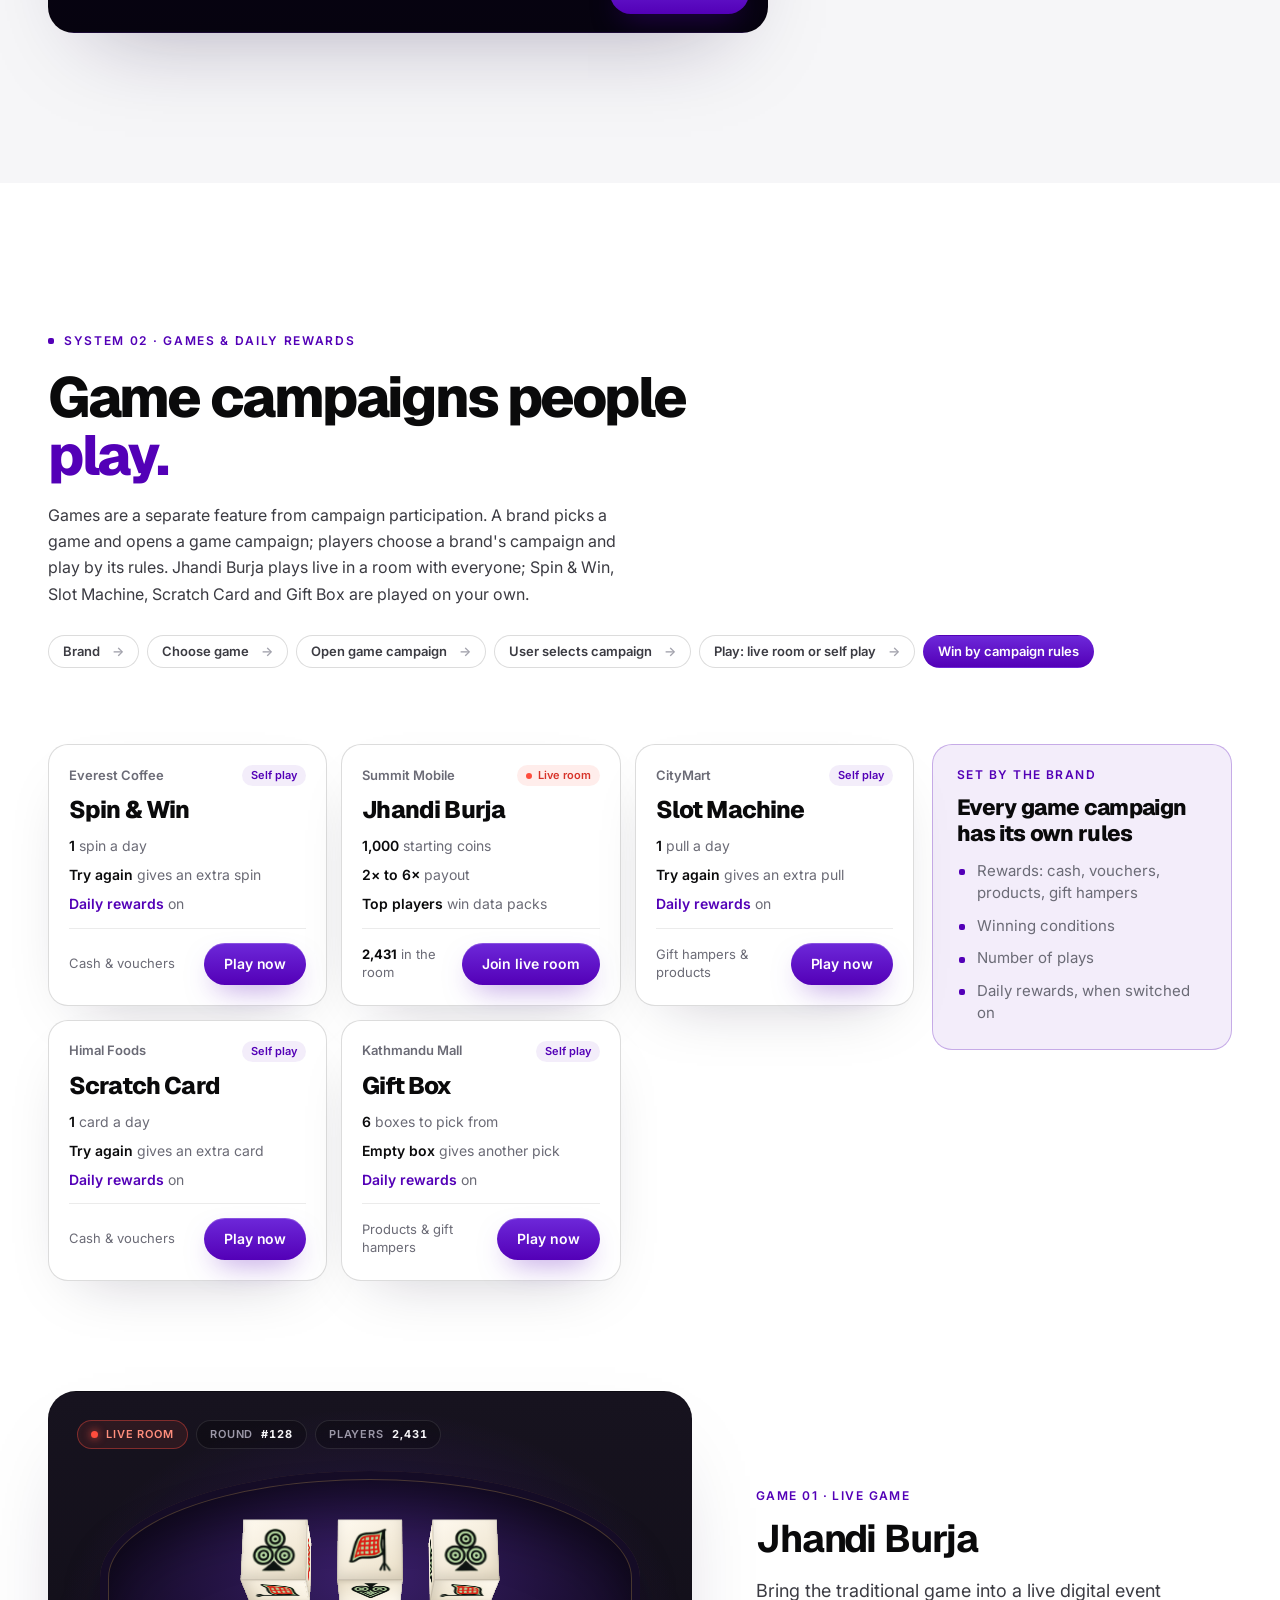
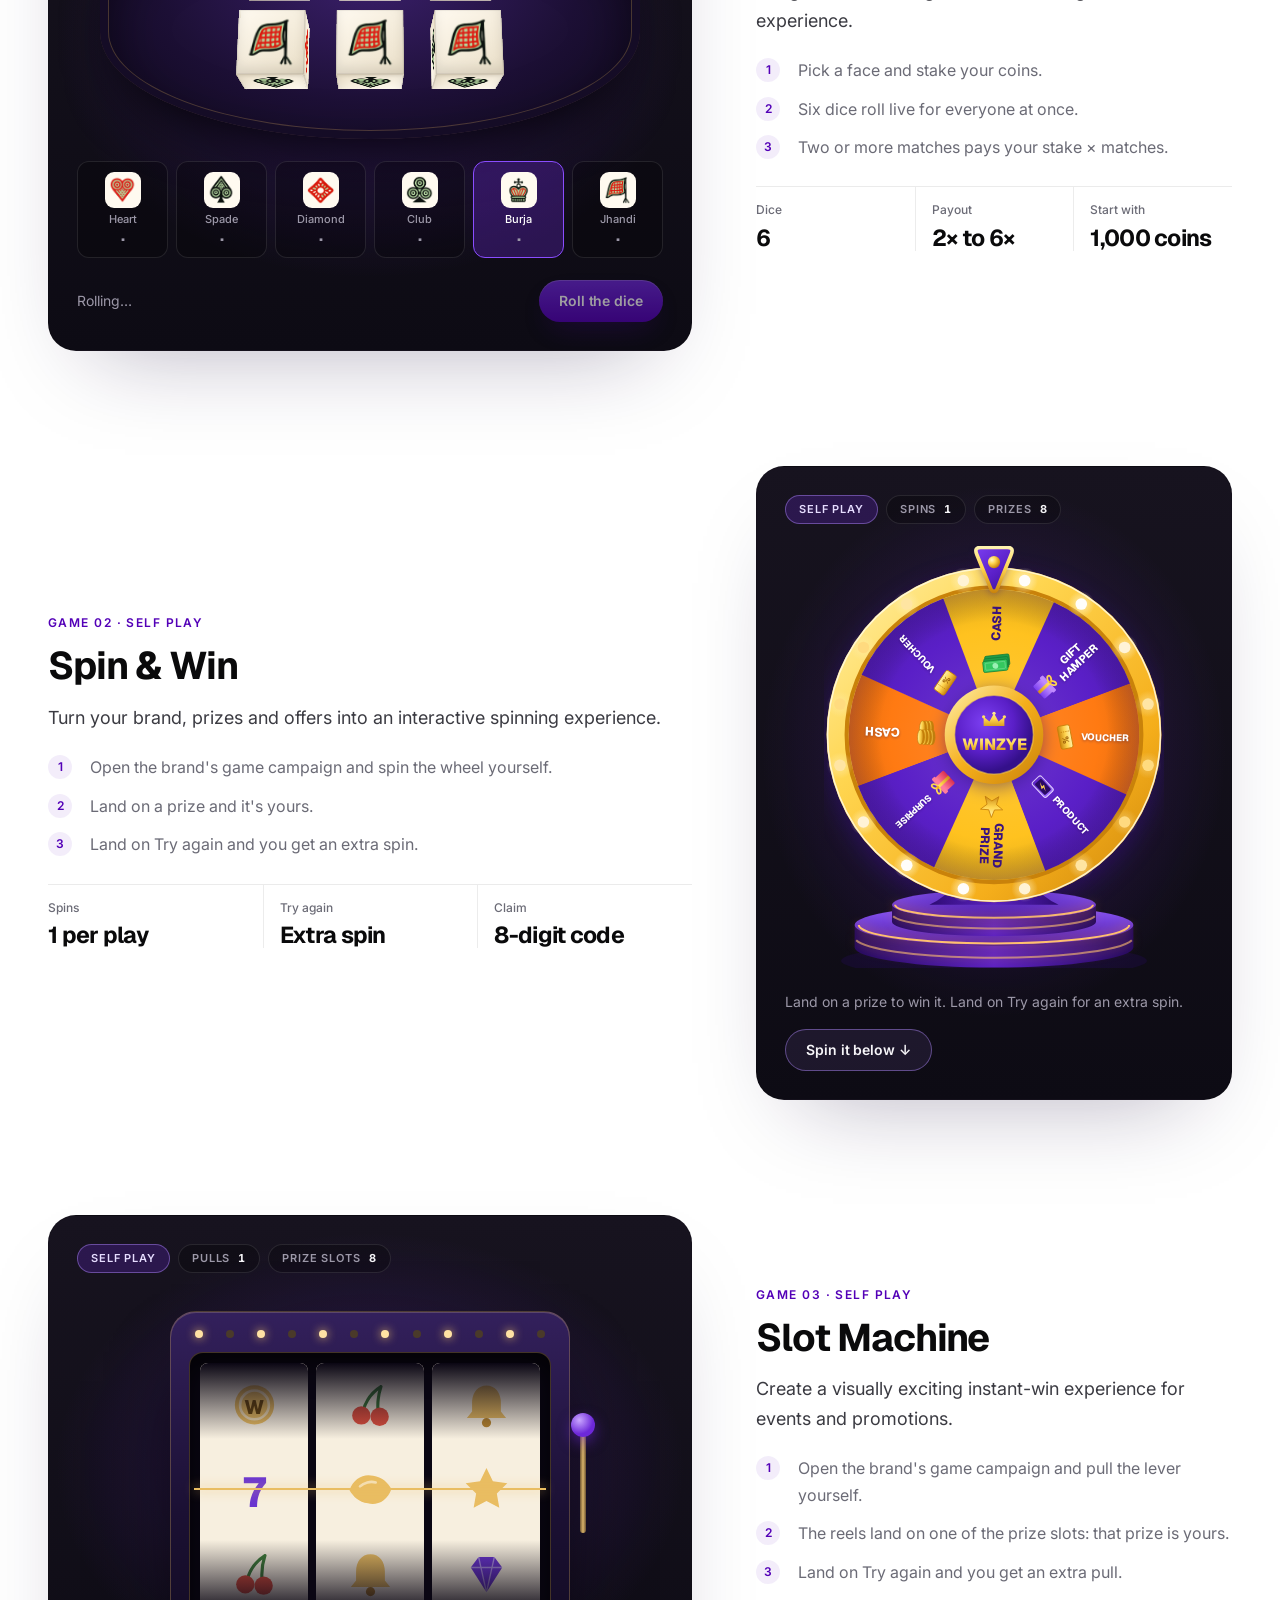
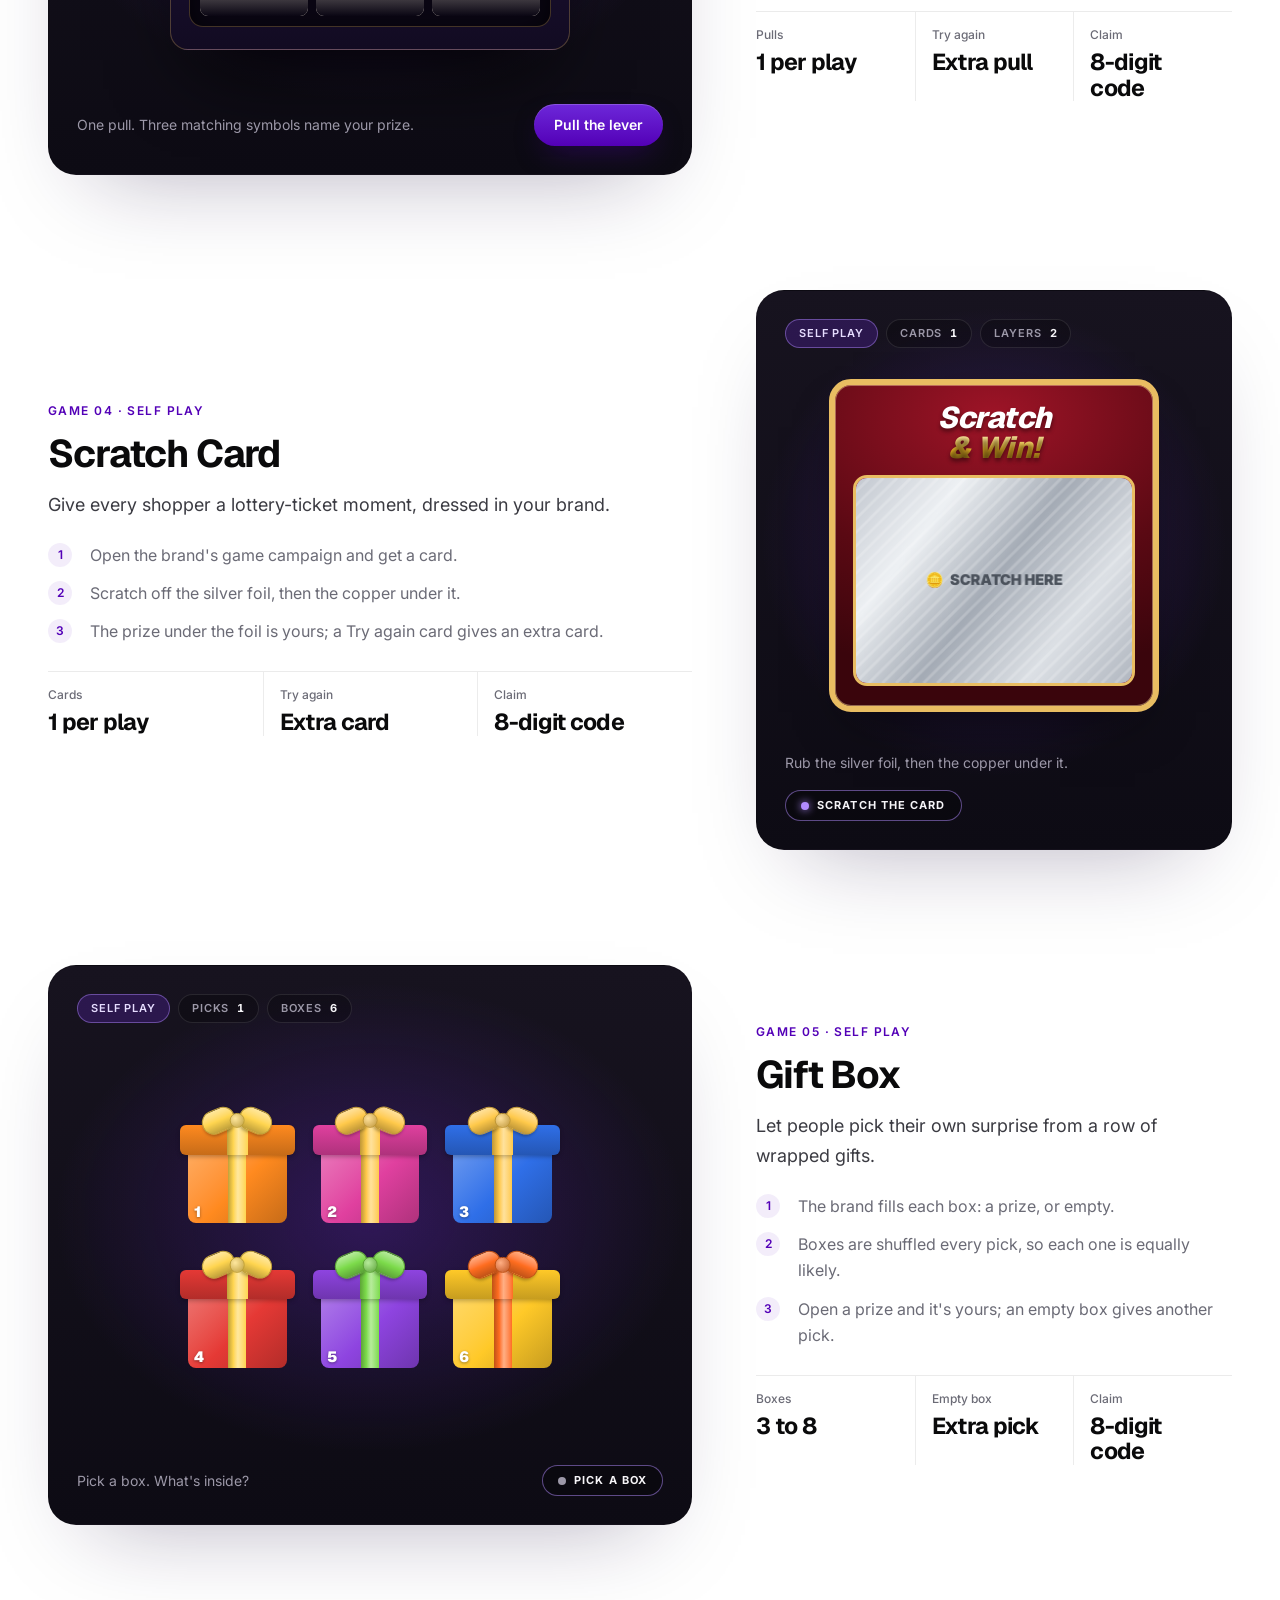
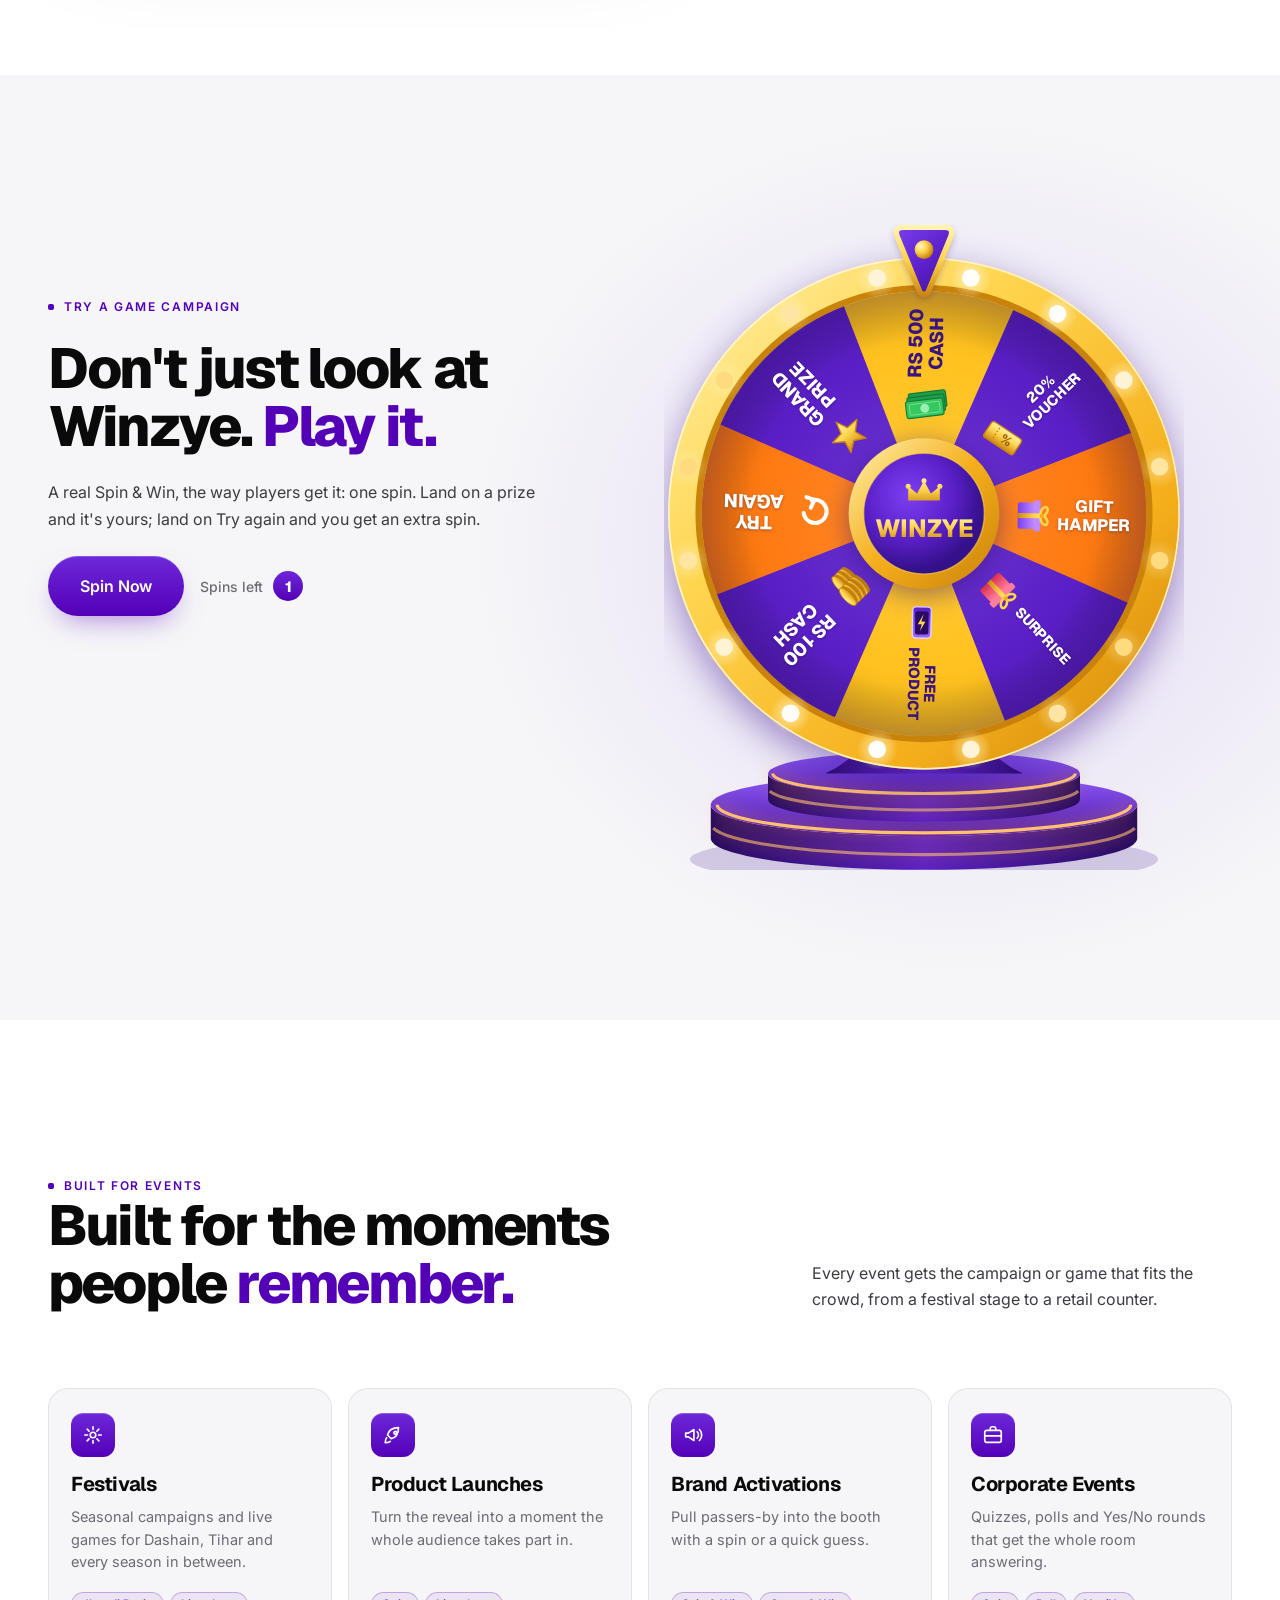
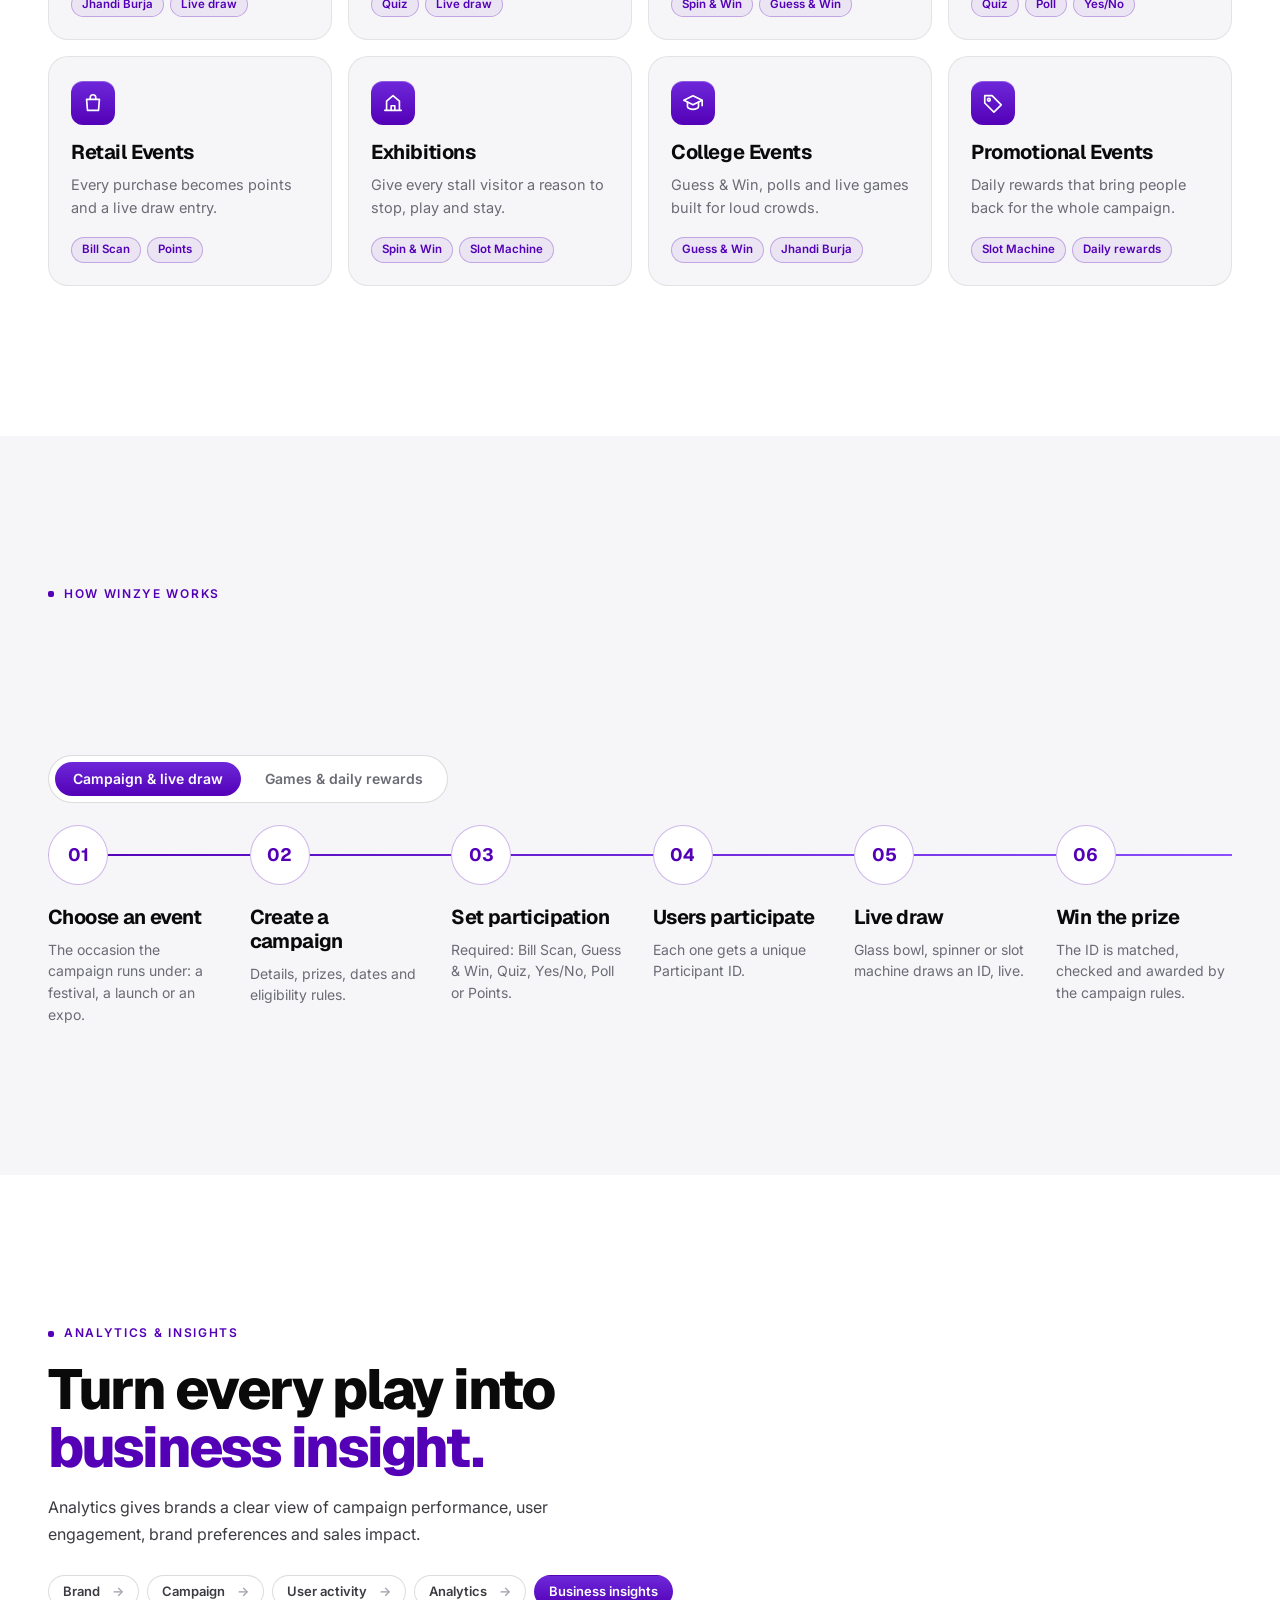
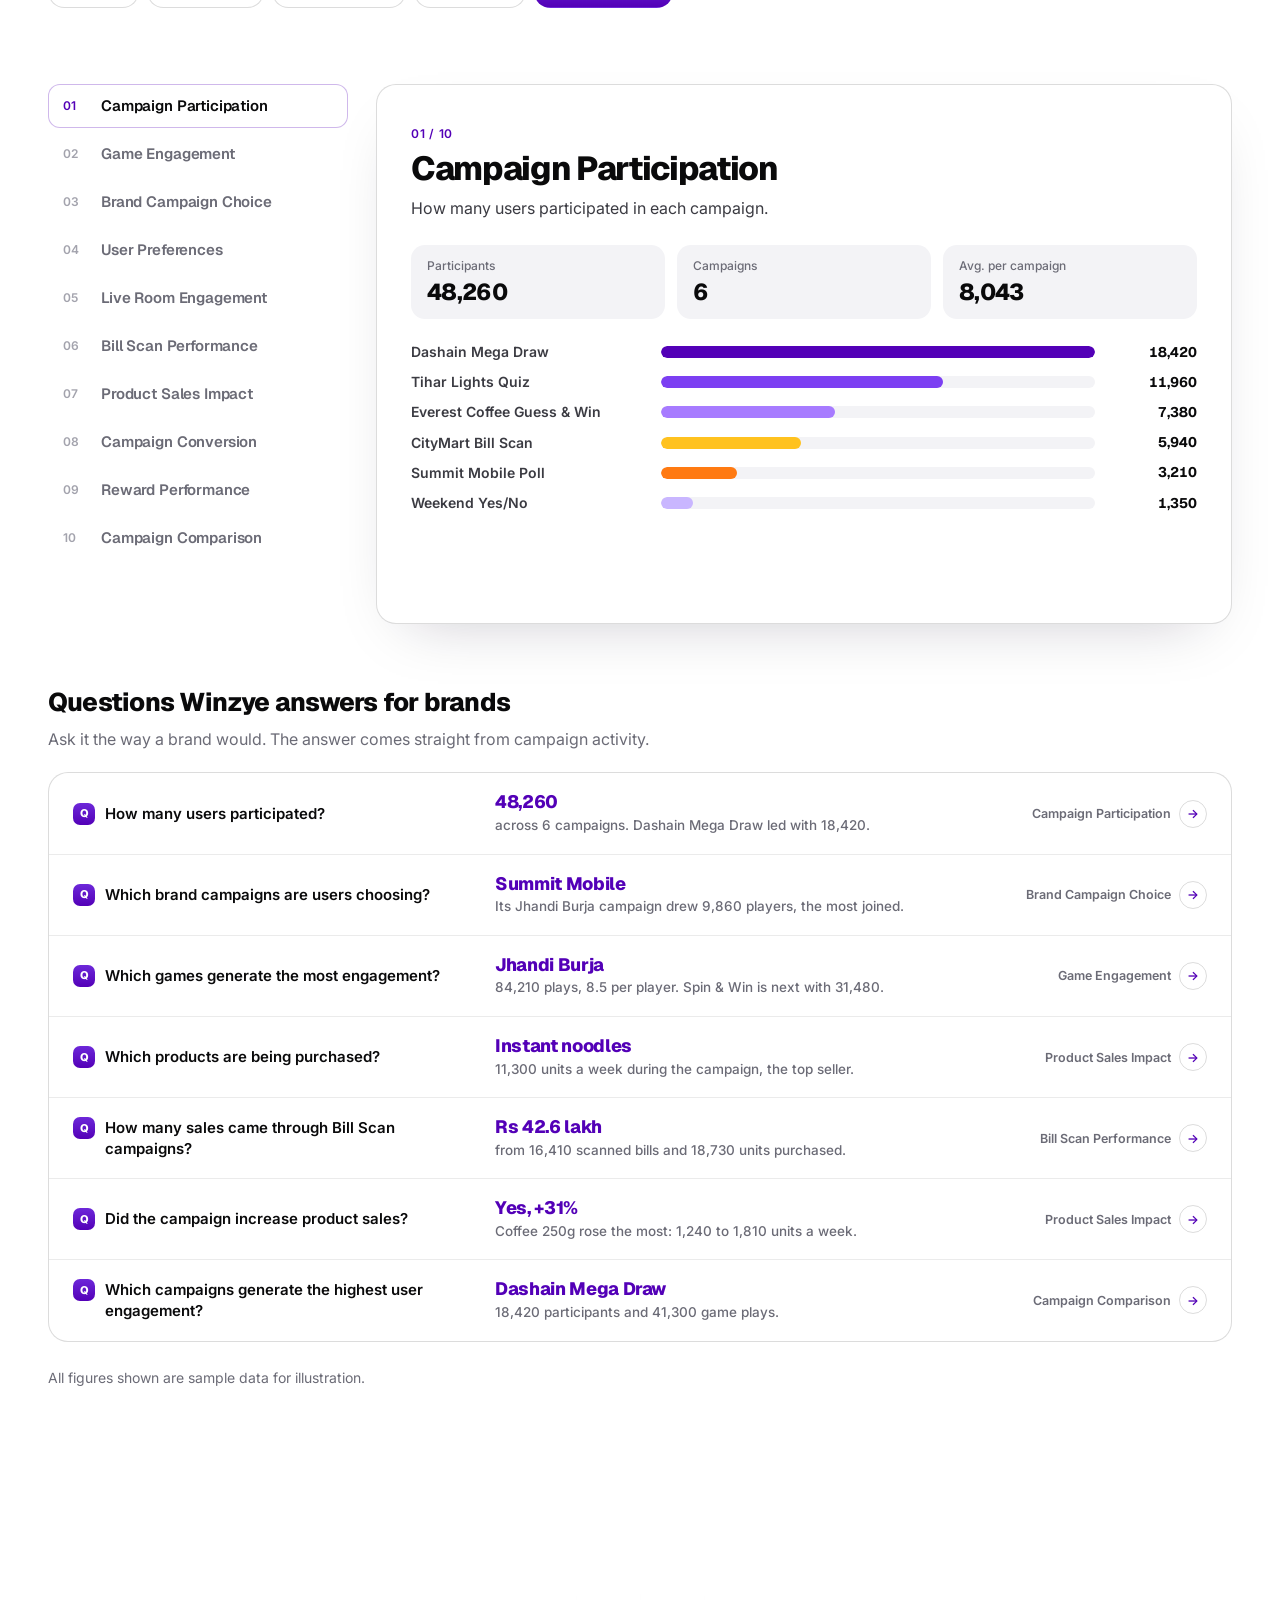
==== commit a49817d8: "feat: enhance navigation with scroll spy and update game box styles" ====
--- a/index.html
+++ b/index.html
@@ -23,8 +23,10 @@
     <a href="#campaigns">Campaigns</a>
     <a href="#live">Live draw</a>
     <a href="#games">Games</a>
+    <a href="#play">Spin Now</a>
+    <a href="#events">Events</a>
+    <a href="#how">How it works</a>
     <a href="#analytics">Analytics</a>
-    <a href="#how">How it works</a>
   </nav>
   <div class="nav-end">
     <a href="#demo" class="btn btn-primary btn-sm">Request a Demo</a>
--- a/styles.css
+++ b/styles.css
@@ -134,8 +134,11 @@
 .brand-logo{ width:40px; height:auto; }
 .nav-links{ display:flex; gap:30px; font:500 14px/1 var(--sans); color:var(--ink-2); }
 .nav-links a{ padding:6px 0; transition:color .25s; }
-.nav-links a:hover{ color:var(--accent); }
+.nav-links a:hover, .nav-links a[aria-current]{ color:var(--accent); }
+.nav-links a[aria-current]{ box-shadow:inset 0 -2px 0 var(--accent); }
 .nav-end{ display:flex; align-items:center; gap:10px; }
+@media (max-width:1240px){ .nav-links{ gap:20px; } }
+@media (max-width:1024px){ .nav-links{ display:none; } }
 
 /* =========================================================
    HERO
@@ -889,20 +892,31 @@
 /* ---------- Game 05 · Gift Box ---------- */
 .gb-grid{ position:relative; z-index:1; display:grid; grid-template-columns:repeat(3, minmax(0, 1fr)); gap:30px 18px; width:min(100%, 380px); margin:auto; padding-top:26px; }
 .gb-box{ position:relative; aspect-ratio:1; border:0; padding:0; background:none; cursor:pointer; transition:opacity .3s var(--ease), transform .2s var(--ease); }
+/* Each box's paper and ribbon (set per box), shaded the way the app shades them. */
+.gb-box{
+  --light:color-mix(in srgb, var(--paper), #fff 28%); --dark:color-mix(in srgb, var(--paper), #000 22%);
+  --rb-light:color-mix(in srgb, var(--ribbon), #fff 45%); --rb-dark:color-mix(in srgb, var(--ribbon), #000 25%);
+  --rb-band:linear-gradient(90deg, var(--rb-dark), var(--ribbon) 30%, var(--rb-light) 55%, var(--ribbon));
+}
 .gb-box:hover:not(:disabled){ transform:translateY(-3px); }
 .gb-box:disabled{ cursor:default; }
 .gb-box.dim{ opacity:.4; }
-.gb-body{ position:absolute; left:7%; right:7%; bottom:0; height:62%; border-radius:0 0 8px 8px; background:linear-gradient(135deg, #2f8fe8, #1c63b8); }
-.gb-body::before{ content:""; position:absolute; left:40%; width:20%; top:0; bottom:0; background:#ffa726; }
+.gb-body{ position:absolute; left:7%; right:7%; bottom:0; height:62%; border-radius:0 0 8px 8px; background:linear-gradient(135deg, var(--light), var(--paper), var(--dark)); }
+.gb-body::before{ content:""; position:absolute; left:41%; width:18%; top:0; bottom:0; background:var(--rb-band); }
 .gb-num{ position:absolute; left:6px; bottom:4px; font:900 15px/1 var(--display); color:#fff; text-shadow:0 1px 3px rgba(0,0,0,.4); }
-.gb-lid{ position:absolute; left:0; right:0; bottom:60%; height:26%; border-radius:6px; background:linear-gradient(180deg, #45a3f5, #2f8fe8); box-shadow:0 2px 4px rgba(0,0,0,.25); z-index:3; transition:transform .5s cubic-bezier(.2,1.5,.4,1); }
-.gb-lid::before{ content:""; position:absolute; left:41%; width:18%; top:0; bottom:0; background:#ffa726; }
-.gb-lid::after{ content:"🎀"; position:absolute; left:50%; bottom:62%; transform:translateX(-50%); font-size:clamp(22px, 5vw, 34px); line-height:1; }
+.gb-lid{ position:absolute; left:0; right:0; bottom:60%; height:26%; border-radius:6px; background:linear-gradient(180deg, var(--paper), var(--dark)); box-shadow:0 2px 4px rgba(0,0,0,.25); z-index:3; transition:transform .5s cubic-bezier(.2,1.5,.4,1); }
+.gb-lid::before{ content:""; position:absolute; left:41%; width:18%; top:0; bottom:0; background:var(--rb-band); }
+/* The bow, tied on the lid's top: two loops and a knot in the ribbon's colour. */
+.gb-bow{ position:absolute; left:50%; top:0; width:62%; aspect-ratio:1 / .44; transform:translate(-50%, -65%); }
+.gb-bow::before,.gb-bow::after{ content:""; position:absolute; top:50%; width:48%; height:77%; border-radius:999px; border:1.5px solid var(--rb-dark); background:linear-gradient(180deg, var(--rb-light), var(--ribbon), var(--rb-dark)); box-shadow:0 2px 3px rgba(0,0,0,.26); }
+.gb-bow::before{ left:0; transform:translateY(-50%) rotate(-23deg); }
+.gb-bow::after{ right:0; transform:translateY(-50%) rotate(23deg); }
+.gb-bow i{ position:absolute; z-index:1; left:50%; top:50%; width:22%; aspect-ratio:1; transform:translate(-50%, -50%); border-radius:50%; border:1px solid var(--rb-dark); background:radial-gradient(circle at 35% 35%, var(--rb-light), var(--rb-dark)); }
 /* Open: the lid lifts, tips a little and hovers above the box, bow and all. */
 .gb-box.open .gb-lid{ transform:translate(3%, -230%) rotate(-9deg); animation:gbHover 1.4s ease-in-out .5s infinite alternate; }
 @keyframes gbHover{ from{ transform:translate(3%, -230%) rotate(-9deg) } to{ transform:translate(3%, -250%) rotate(-7deg) } }
 /* The opening, then the prize rising out of it, then the box's front over its lower half. */
-.gb-hole{ position:absolute; left:7%; right:7%; bottom:55%; height:15%; border-radius:6px; background:linear-gradient(180deg, #0b2547, #14427e); border:3px solid #2f8fe8; opacity:0; z-index:0; }
+.gb-hole{ position:absolute; left:7%; right:7%; bottom:55%; height:15%; border-radius:6px; background:linear-gradient(180deg, color-mix(in srgb, var(--paper), #000 75%), color-mix(in srgb, var(--paper), #000 45%)); border:3px solid var(--light); opacity:0; z-index:0; }
 .gb-box.open .gb-hole{ opacity:1; }
 .gb-body{ z-index:2; }
 .gb-box.wobble{ animation:gbWobble .42s ease-in-out infinite; }
@@ -970,7 +984,6 @@
   .mock{ max-width:300px; }
 }
 @media (max-width:900px){
-  .nav-links{ display:none; }
   .hero{ padding-top:112px; }
   .hero-grid{ grid-template-columns:1fr; }
   .hero-art{ justify-self:center; max-width:440px; margin-top:64px; }
